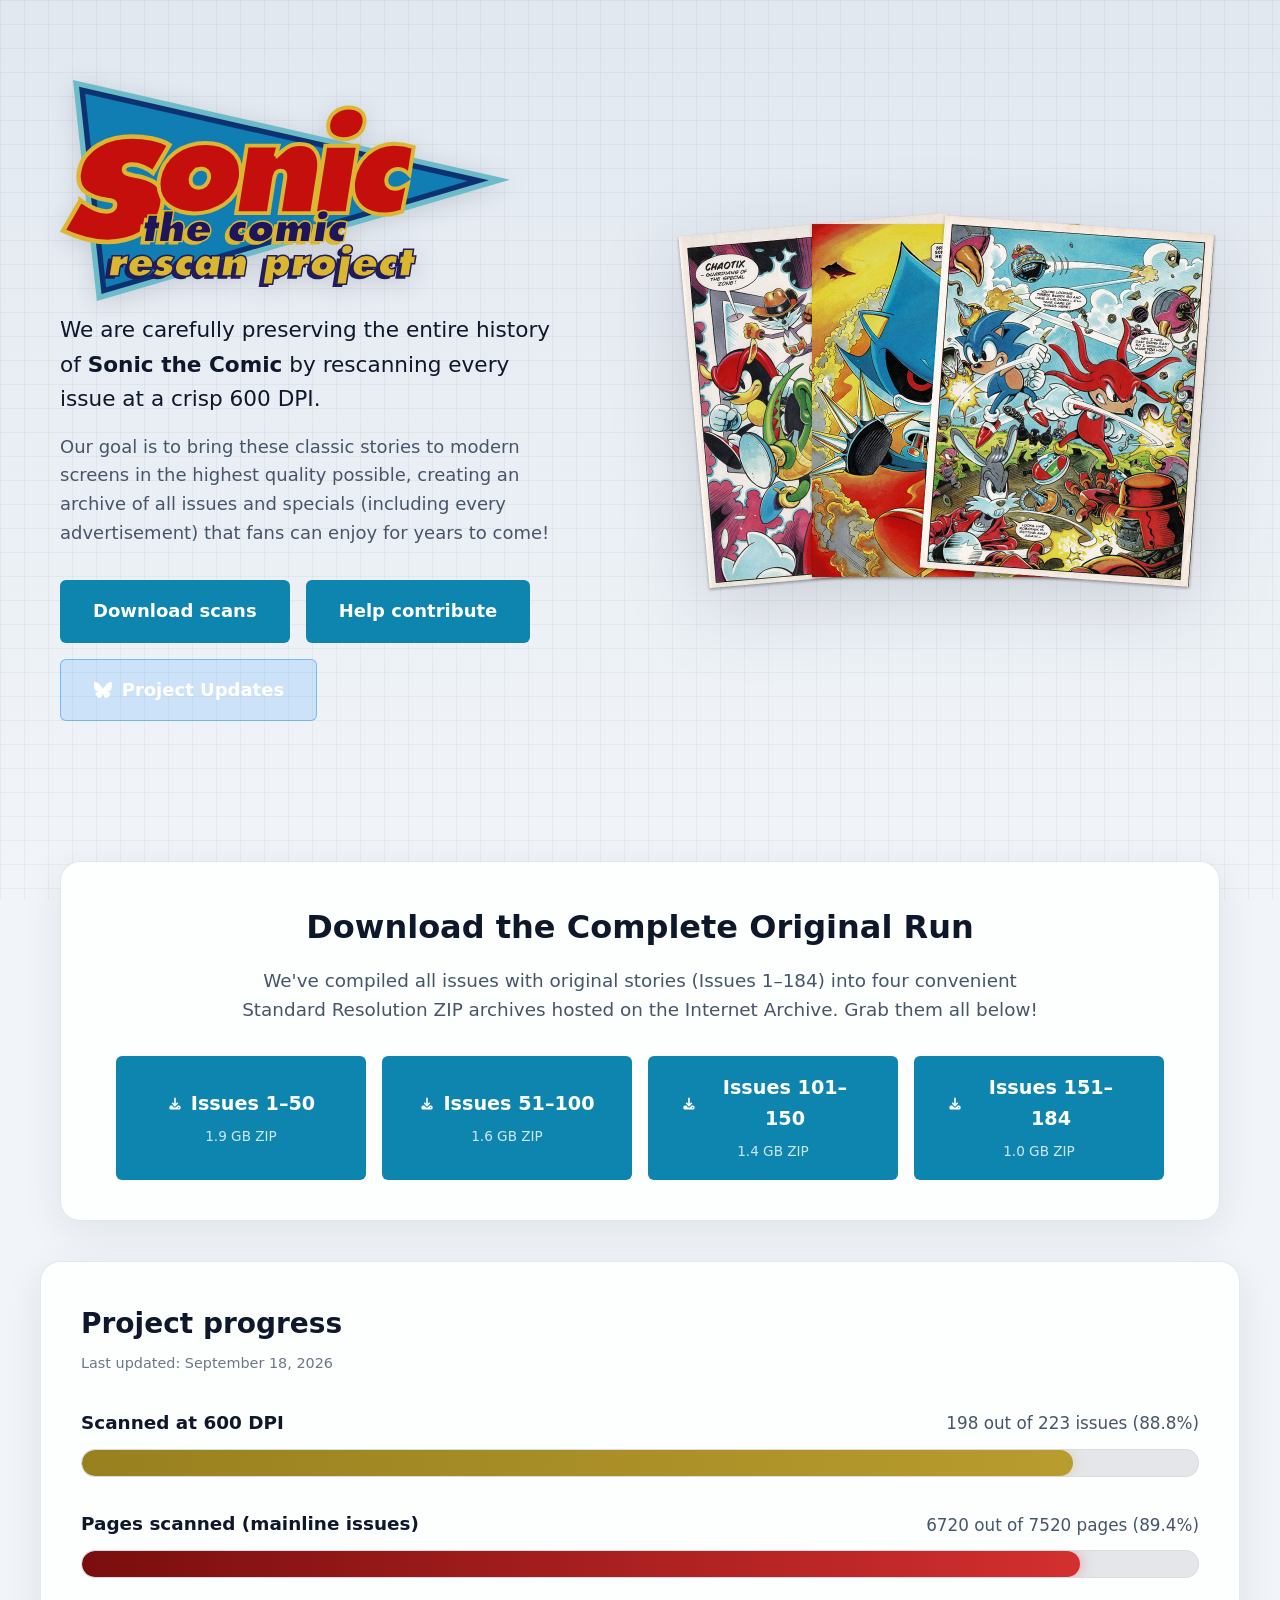
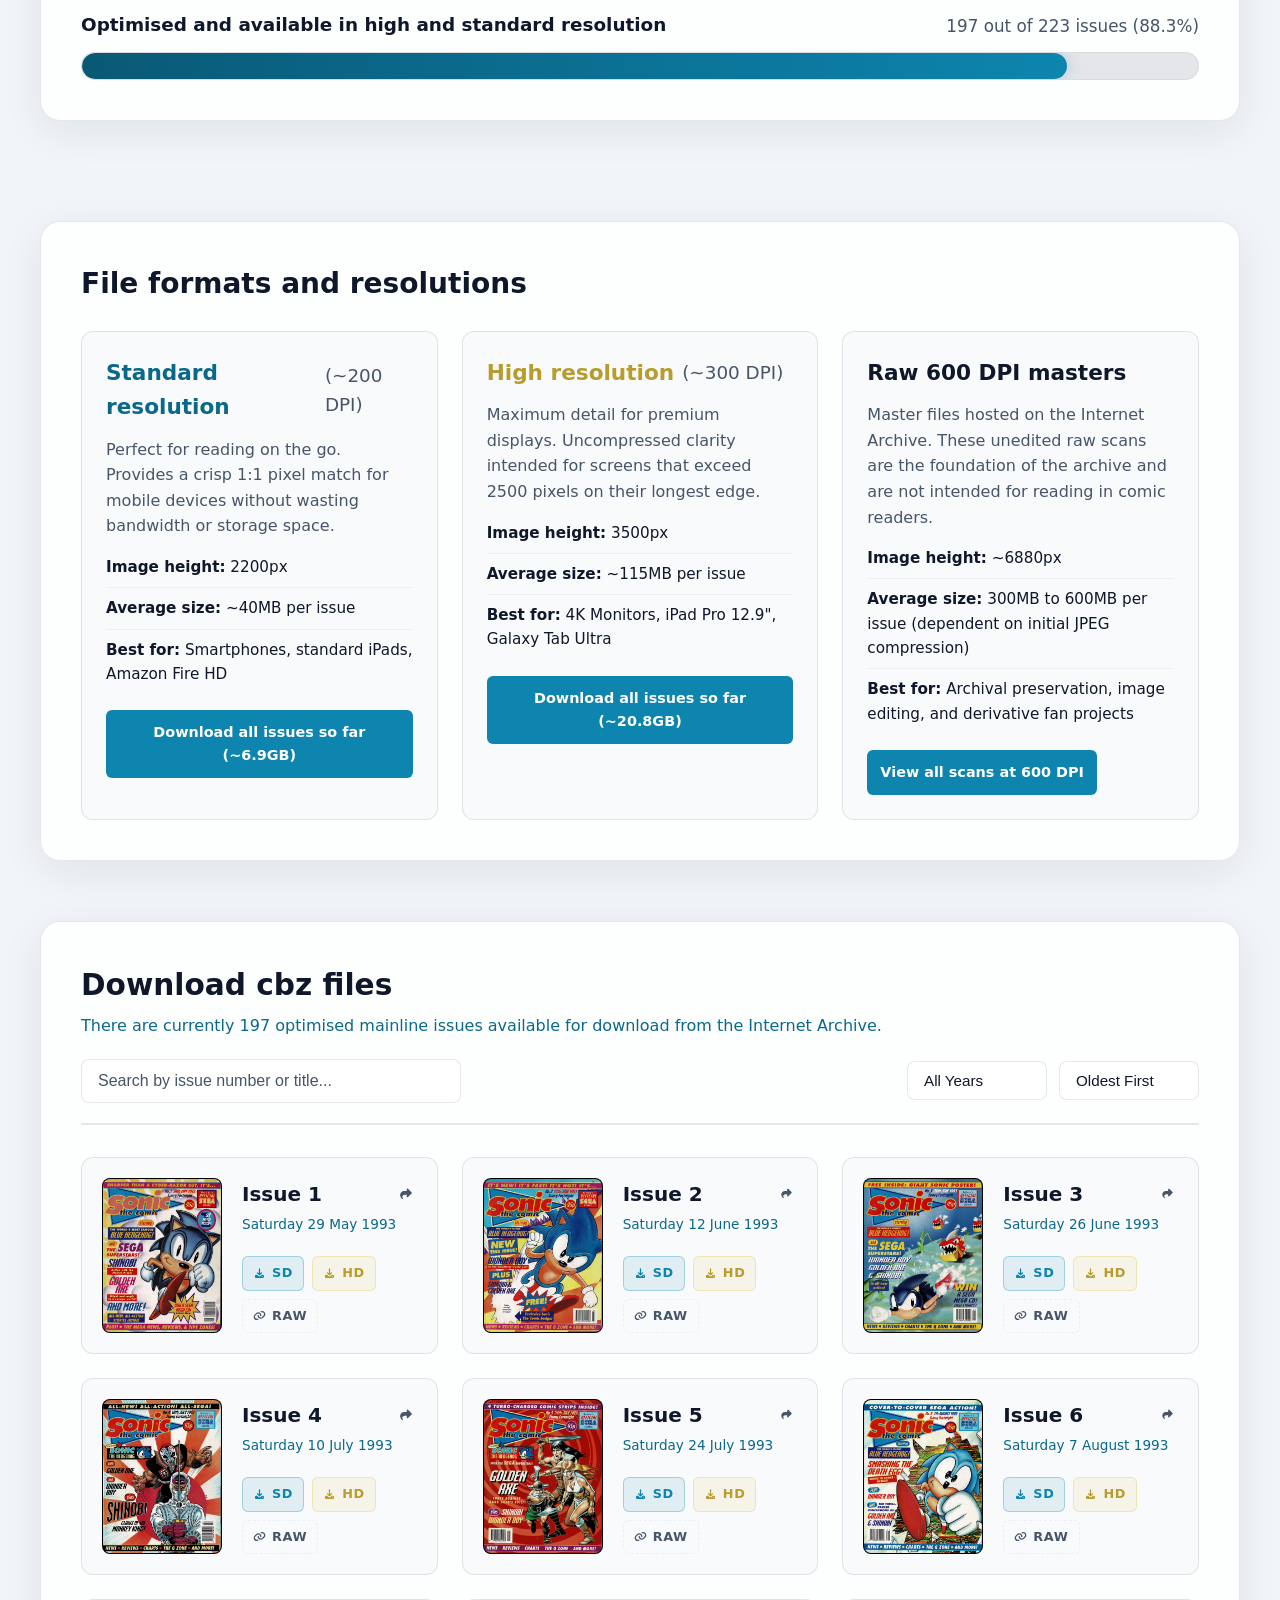
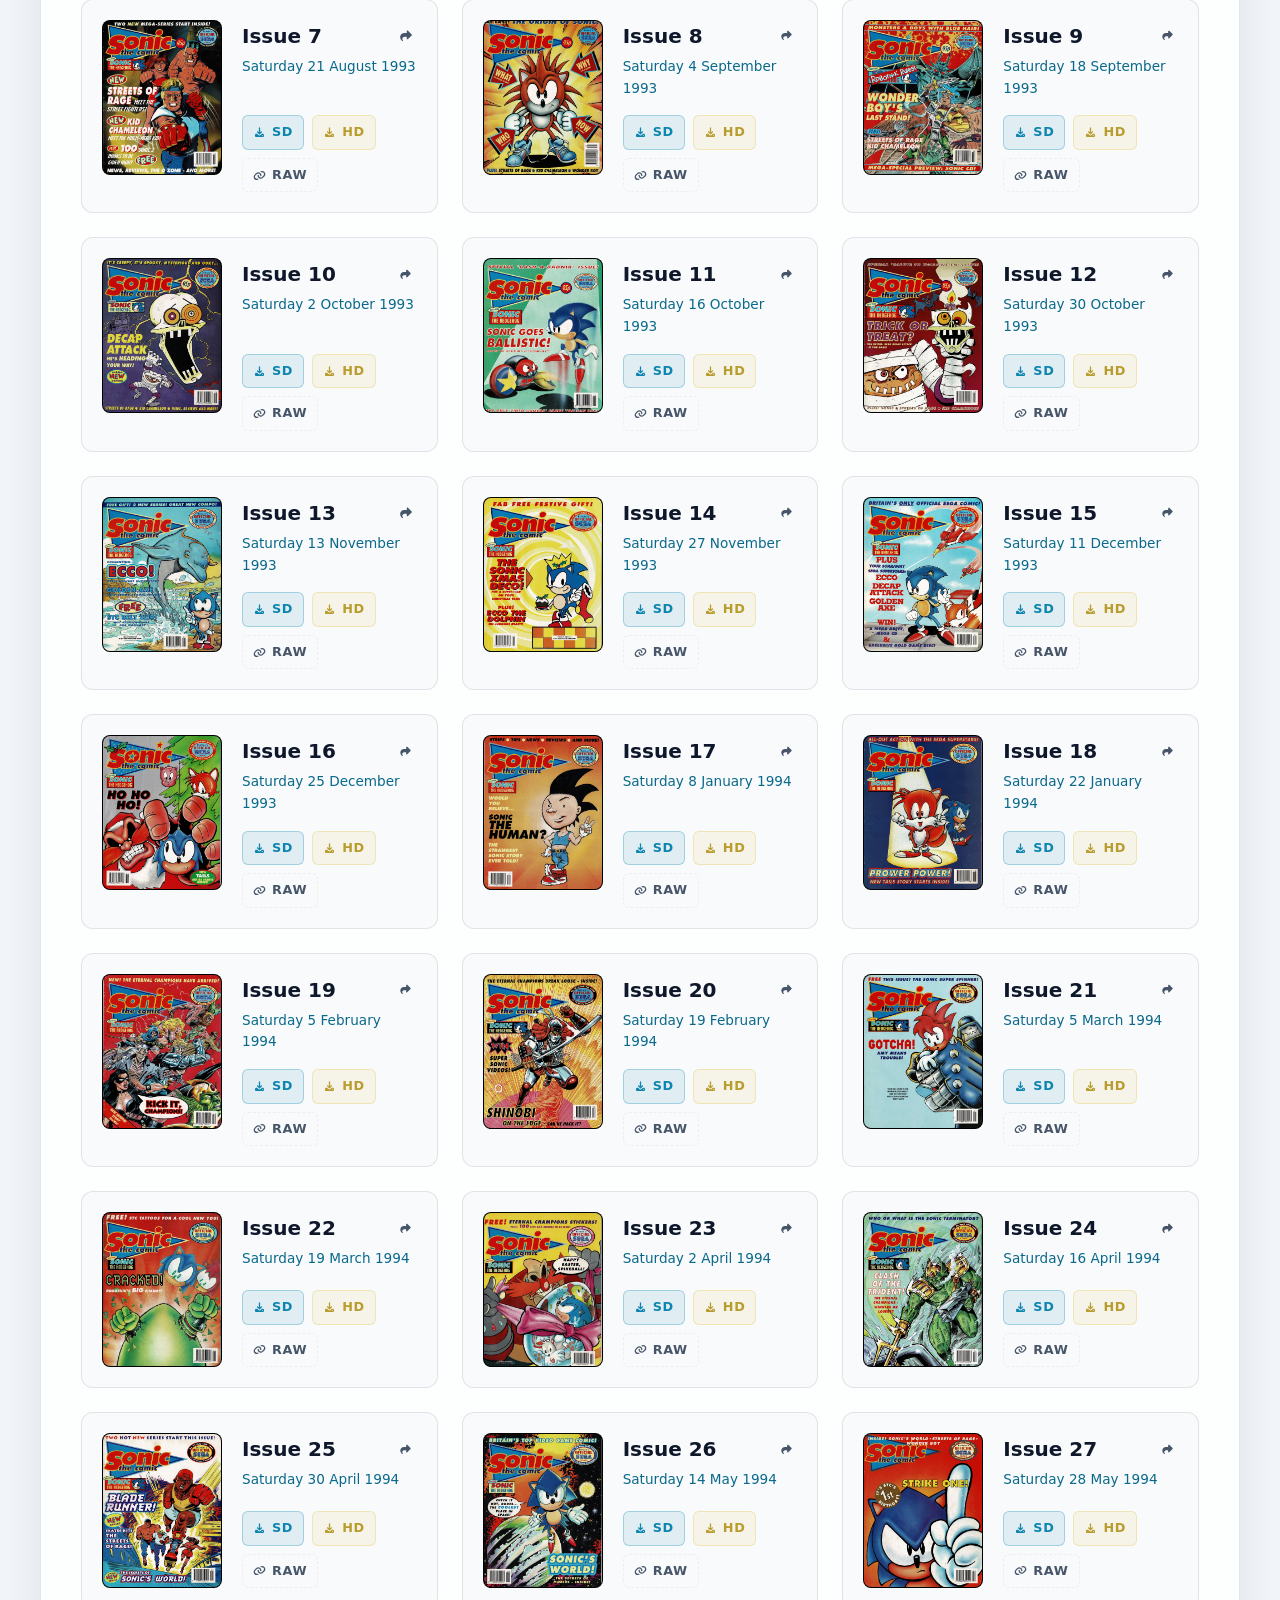
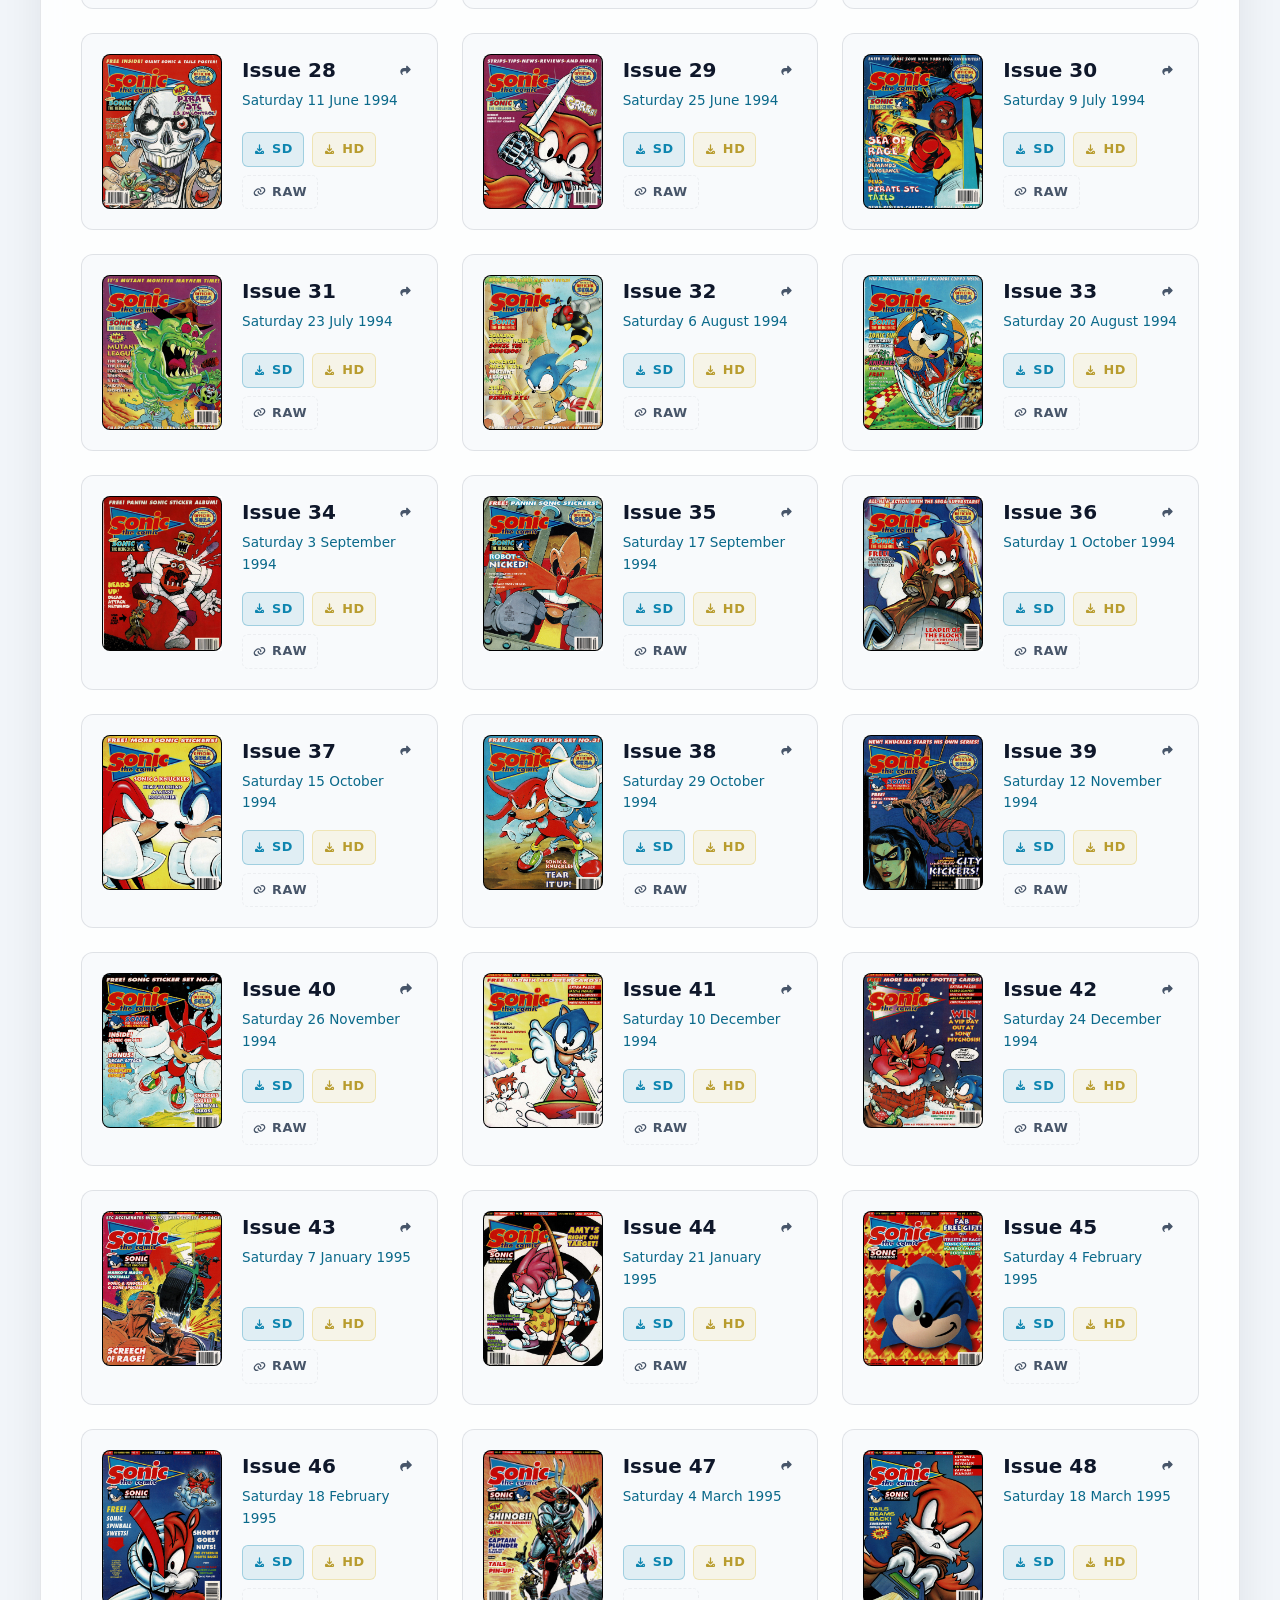
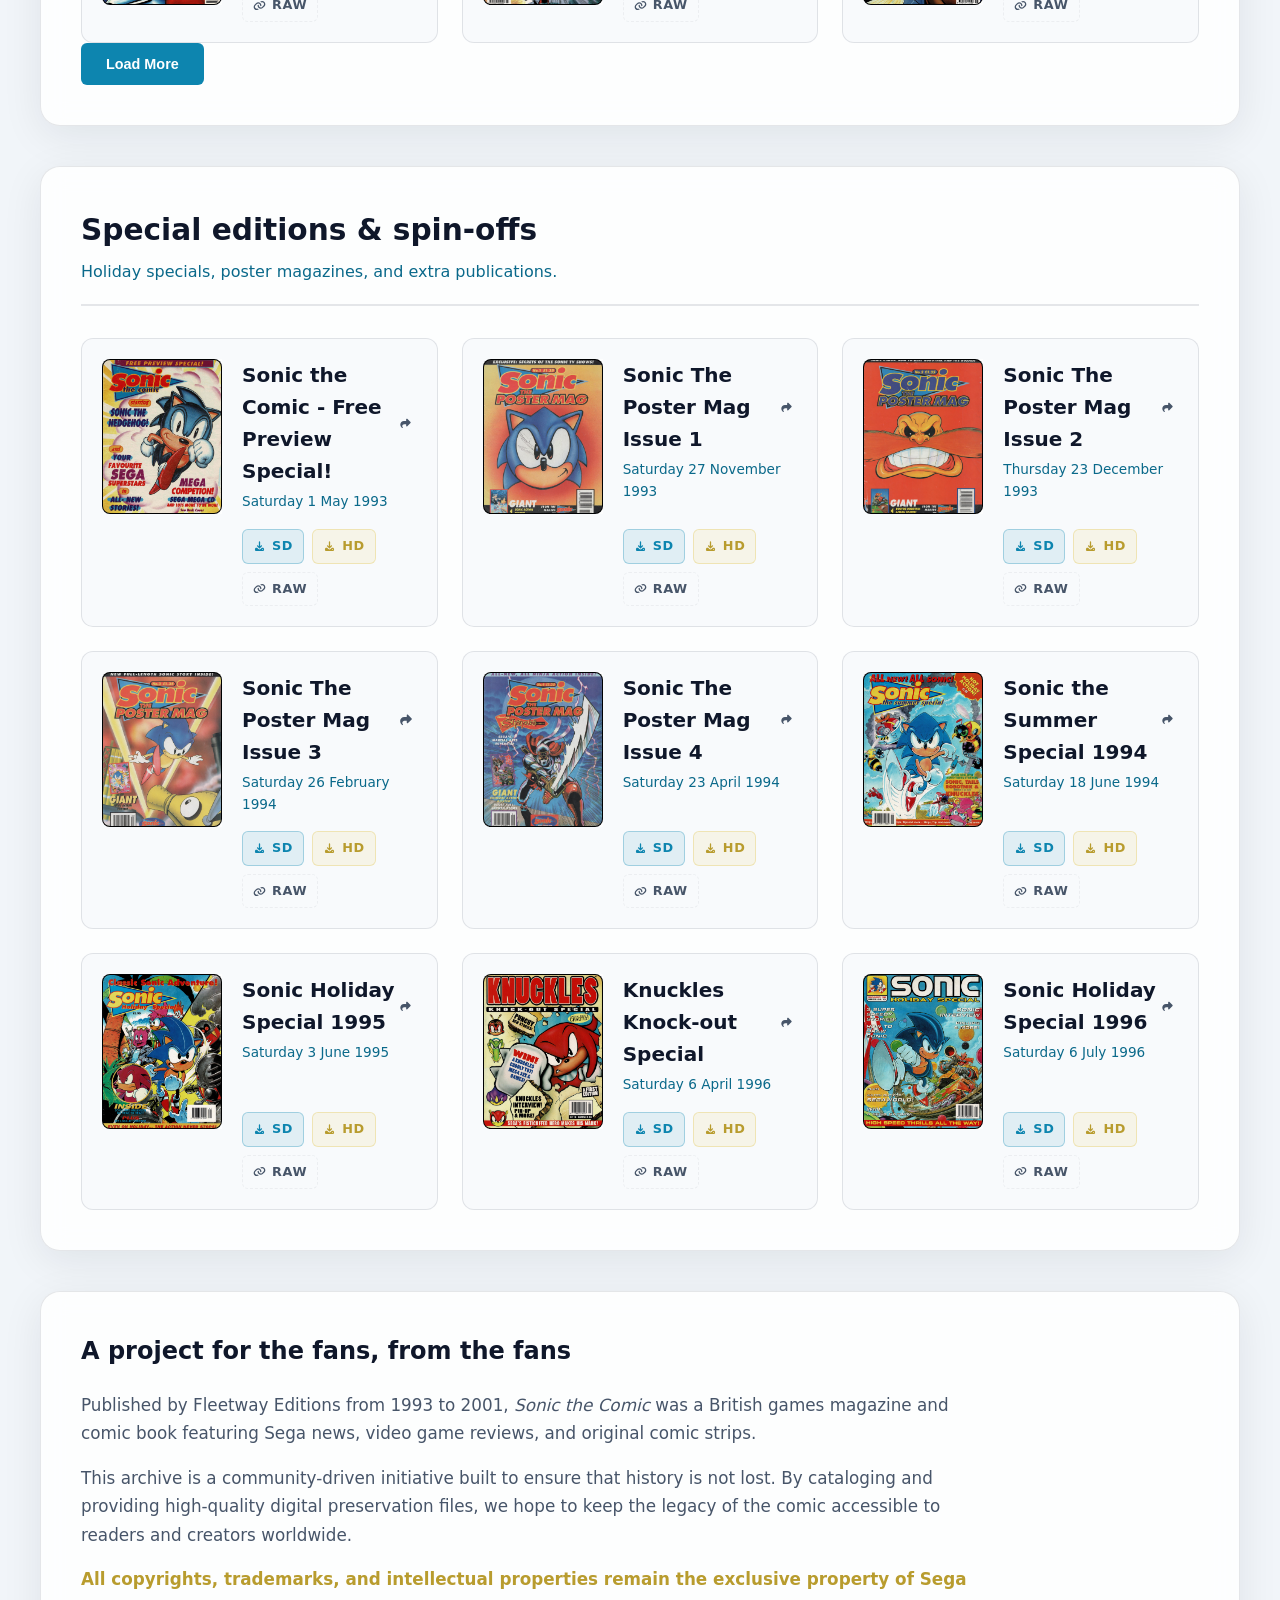
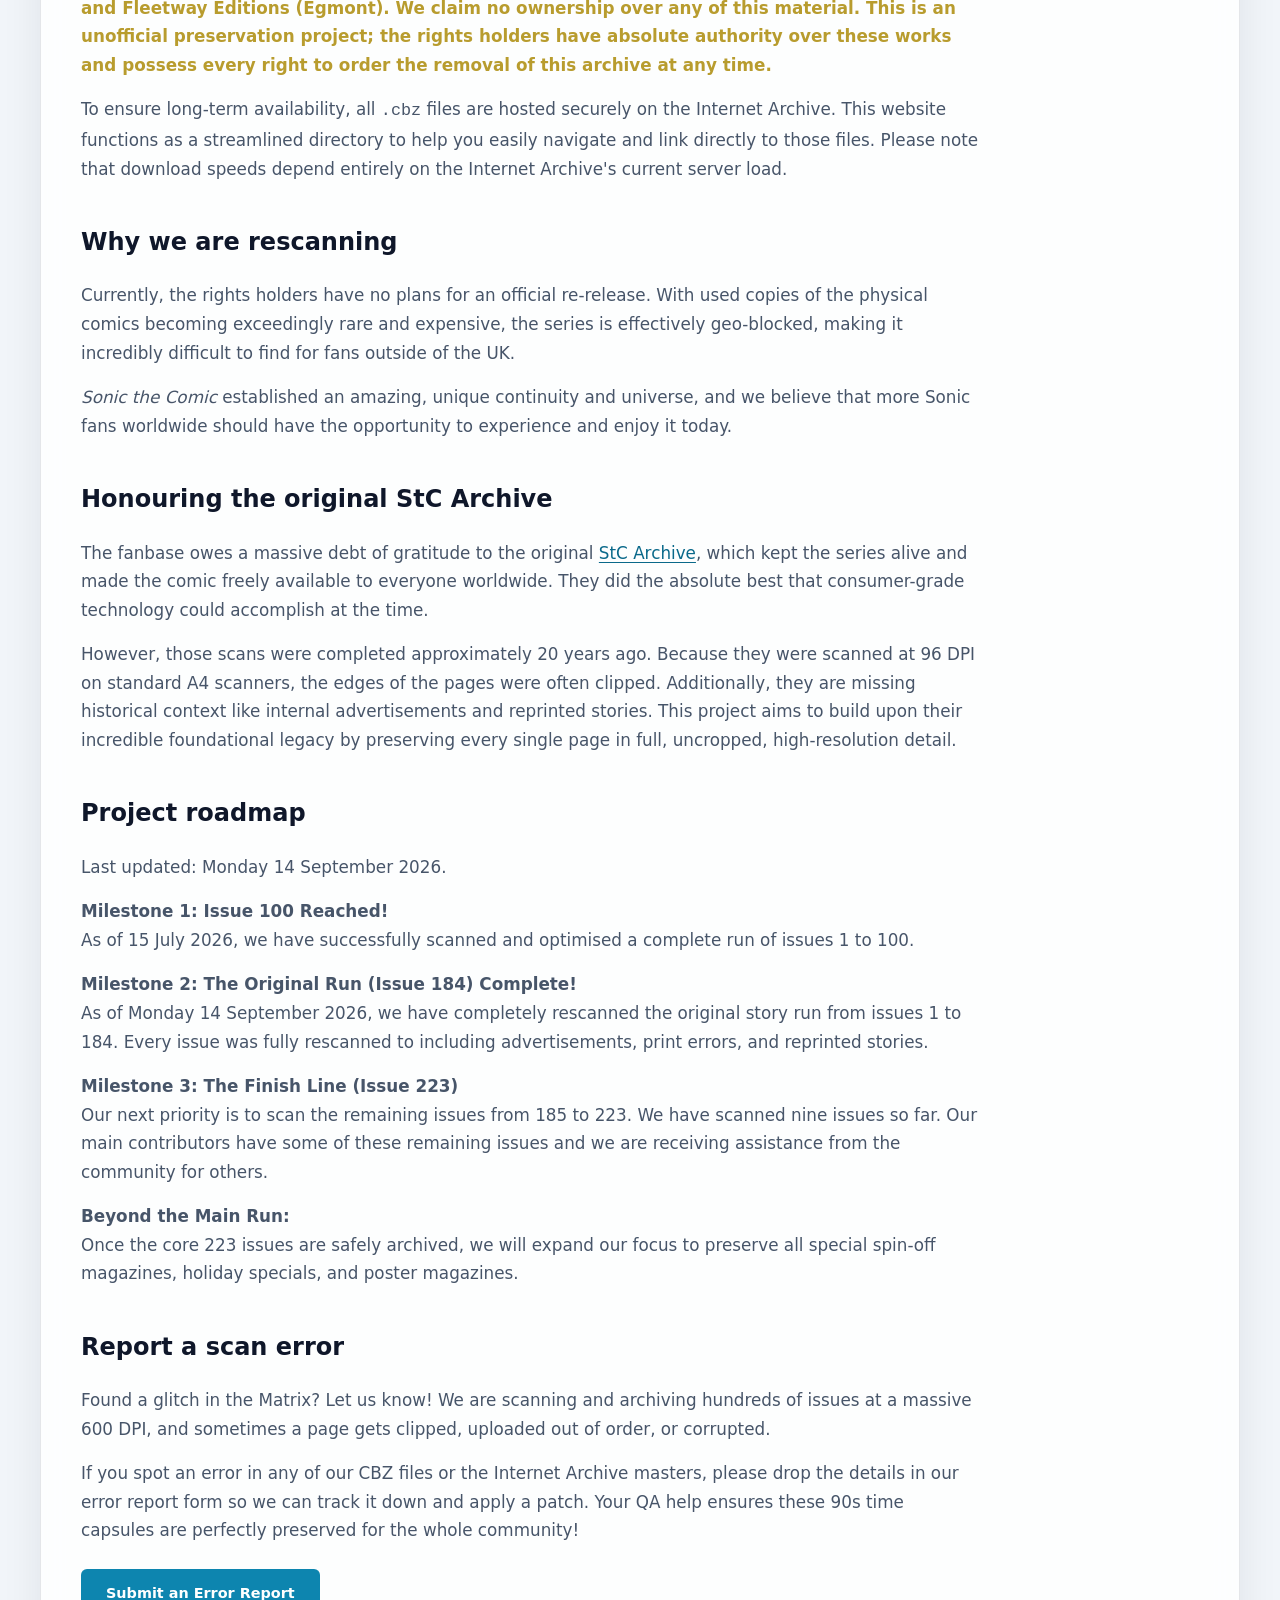
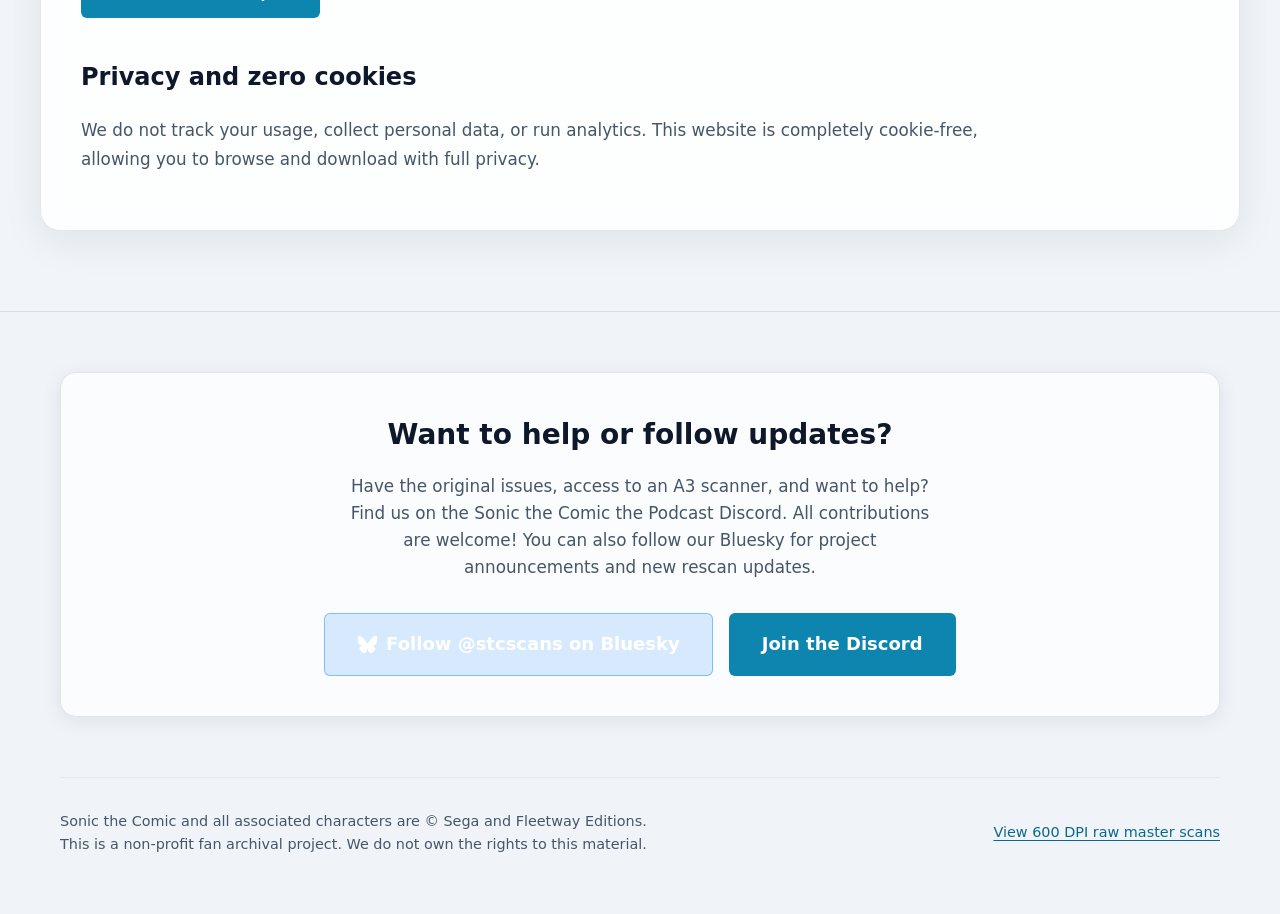
==== index.html @ 788dd83d "feat: add cover gallery modal, high-res cover mapping, and refactor inline CSS" ====
<!doctype html>
<html lang="en">
  <head>
    <meta charset="UTF-8" />
    <meta name="viewport" content="width=device-width, initial-scale=1.0" />

    <title>
      Sonic the Comic Rescan Project | High-Quality Fleetway STC Scans
    </title>
    <meta
      name="title"
      content="Sonic the Comic Rescan Project | High-Quality Fleetway STC Scans"
    />
    <meta
      name="description"
      content="Download high-resolution, complete 600 DPI scans of Fleetway's Sonic the Comic. The ultimate STC archive for fans, preserving every issue and special."
    />
    <meta
      name="keywords"
      content="sonic the comic, sonic the comic scans, stc scans, stc, fleetway sonic scans, fleetway editions, cbz downloads, retro gaming comics"
    />
    <meta name="author" content="Sonic the Comic Rescan Project" />

    <meta name="robots" content="index, follow" />
    <link rel="canonical" href="https://stcscans.zone/" />

    <meta property="og:type" content="website" />
    <meta property="og:url" content="https://stcscans.zone/" />
    <meta
      property="og:title"
      content="Sonic the Comic Rescan Project | High-Quality Fleetway STC Scans"
    />
    <meta
      property="og:description"
      content="Download high-resolution, complete 600 DPI scans of Fleetway's Sonic the Comic. The ultimate STC archive for fans, preserving every issue and special."
    />
    <meta
      property="og:image"
      content="https://stcscans.zone/images/stc-example.png"
    />

    <meta property="twitter:card" content="summary_large_image" />
    <meta property="twitter:url" content="https://stcscans.zone/" />
    <meta
      property="twitter:title"
      content="Sonic the Comic Rescan Project | High-Quality Fleetway STC Scans"
    />
    <meta
      property="twitter:description"
      content="Download high-resolution, complete 600 DPI scans of Fleetway's Sonic the Comic. The ultimate STC archive for fans, preserving every issue and special."
    />
    <meta
      property="twitter:image"
      content="https://stcscans.zone/images/stc-example.png"
    />

    <meta name="theme-color" content="#060b14" />

    <link
      rel="apple-touch-icon"
      sizes="180x180"
      href="images/apple-touch-icon.png"
    />
    <link
      rel="icon"
      type="image/png"
      sizes="32x32"
      href="images/favicon-32x32.png"
    />
    <link
      rel="icon"
      type="image/png"
      sizes="16x16"
      href="images/favicon-16x16.png"
    />
    <link rel="manifest" href="images/site.webmanifest" />

    <link rel="stylesheet" href="style.css" />
  </head>
  <body>
    <header class="hero">
      <div class="container hero-container">
        <div class="hero-content">
          <img
            src="images/stc-rp-logo.svg"
            alt="Sonic the Comic Rescan Project Logo"
            class="hero-logo"
          />

          <p class="lead">
            We are carefully preserving the entire history of
            <strong>Sonic&nbsp;the&nbsp;Comic</strong> by rescanning every issue
            at a crisp 600&nbsp;DPI.
          </p>
          <p>
            Our goal is to bring these classic stories to modern screens in the
            highest quality possible, creating an archive of all issues and
            specials (including every advertisement) that fans can enjoy for
            years to come!
          </p>

          <div class="hero-buttons">
            <a href="#downloads" class="btn btn-primary btn-inline btn-large"
              >Download scans</a
            >
            <a href="#contribute" class="btn btn-secondary btn-inline btn-large"
              >Help contribute</a
            >
            <a
              href="https://bsky.app/profile/stcscans.bsky.social"
              target="_blank"
              rel="noopener noreferrer"
              class="btn btn-secondary btn-inline btn-large btn-bluesky"
            >
              <span class="icon icon-bluesky"></span> Project Updates
            </a>
          </div>
        </div>
        <div class="hero-visual">
          <img
            src="images/pages-1100x766.png"
            alt="Multiple full splash pages from Sonic the Comic"
            class="hero-mockup"
          />
        </div>
      </div>
    </header>

    <section class="container bulk-download-section">
      <div class="content-panel bulk-download-panel">
        <h2 class="bulk-download-title">Download the Complete Original Run</h2>
        <p class="bulk-download-text">
          We've compiled all issues with original stories (Issues 1&ndash;184)
          into four convenient Standard Resolution ZIP archives hosted on the
          Internet Archive. Grab them all below!
        </p>
        <div class="bulk-download-grid">
          <a
            href="https://archive.org/download/sonic-the-comic-001-184-sd/STC-001-050-SD.zip"
            class="btn btn-primary btn-bulk-download"
          >
            <span class="btn-bulk-title"
              ><span class="icon-download icon-download-large"></span>Issues
              1&ndash;50</span
            >
            <span class="btn-bulk-size">1.9 GB ZIP</span>
          </a>
          <a
            href="https://archive.org/download/sonic-the-comic-001-184-sd/STC-051-100-SD.zip"
            class="btn btn-primary btn-bulk-download"
          >
            <span class="btn-bulk-title"
              ><span class="icon-download icon-download-large"></span>Issues
              51&ndash;100</span
            >
            <span class="btn-bulk-size">1.6 GB ZIP</span>
          </a>
          <a
            href="https://archive.org/download/sonic-the-comic-001-184-sd/STC-101-150-SD.zip"
            class="btn btn-primary btn-bulk-download"
          >
            <span class="btn-bulk-title"
              ><span class="icon-download icon-download-large"></span>Issues
              101&ndash;150</span
            >
            <span class="btn-bulk-size">1.4 GB ZIP</span>
          </a>
          <a
            href="https://archive.org/download/sonic-the-comic-001-184-sd/STC-151-184-SD.zip"
            class="btn btn-primary btn-bulk-download"
          >
            <span class="btn-bulk-title"
              ><span class="icon-download icon-download-large"></span>Issues
              151&ndash;184</span
            >
            <span class="btn-bulk-size">1.0 GB ZIP</span>
          </a>
        </div>
      </div>
    </section>

    <section class="progress-section container">
      <div class="progress-header">
        <h2>Project progress</h2>
        <p id="last-updated-text" class="last-updated">Last updated: ...</p>
      </div>

      <div class="progress-item">
        <div class="progress-labels">
          <span>Scanned at 600 DPI</span>
          <span id="scanned-progress-text">Calculating...</span>
        </div>
        <div class="progress-track" aria-hidden="true">
          <div
            class="progress-fill scanned-fill"
            id="scanned-progress-fill"
          ></div>
        </div>
      </div>

      <div class="progress-item">
        <div class="progress-labels">
          <span>Pages scanned (mainline issues)</span>
          <span id="pages-progress-text">Calculating...</span>
        </div>
        <div class="progress-track" aria-hidden="true">
          <div class="progress-fill pages-fill" id="pages-progress-fill"></div>
        </div>
      </div>

      <div class="progress-item">
        <div class="progress-labels">
          <span>Optimised and available in high and standard resolution</span>
          <span id="optimised-progress-text">Calculating...</span>
        </div>
        <div class="progress-track" aria-hidden="true">
          <div
            class="progress-fill optimised-fill"
            id="optimised-progress-fill"
          ></div>
        </div>
      </div>
    </section>

    <section class="resolution-info">
      <div class="container">
        <div class="progress-header mb-24">
          <h2>File formats and resolutions</h2>
        </div>

        <div class="res-grid">
          <div class="res-card standard">
            <h3>
              Standard resolution<span class="res-muted">(~200 DPI)</span>
            </h3>
            <p>
              Perfect for reading on the go. Provides a crisp 1:1 pixel match
              for mobile devices without wasting bandwidth or storage space.
            </p>
            <ul class="res-specs">
              <li><strong>Image height:</strong> 2200px</li>
              <li><strong>Average size:</strong> ~40MB per issue</li>
              <li>
                <strong>Best for:</strong> Smartphones, standard iPads, Amazon
                Fire HD
              </li>
            </ul>
            <div class="mt-24">
              <a
                href="https://archive.org/compress/sonic-the-comic-standard-resolution-scans/formats=COMIC%20BOOK%20ZIP&file=/sonic-the-comic-standard-resolution-scans.zip"
                class="btn btn-primary"
                target="_blank"
                rel="noopener noreferrer"
                class="w-100"
              >
                Download all issues so far (~6.9GB)
              </a>
            </div>
          </div>

          <div class="res-card high">
            <h3>High resolution<span class="res-muted">(~300 DPI)</span></h3>
            <p>
              Maximum detail for premium displays. Uncompressed clarity intended
              for screens that exceed 2500 pixels on their longest edge.
            </p>
            <ul class="res-specs">
              <li><strong>Image height:</strong> 3500px</li>
              <li><strong>Average size:</strong> ~115MB per issue</li>
              <li>
                <strong>Best for:</strong> 4K Monitors, iPad Pro 12.9", Galaxy
                Tab Ultra
              </li>
            </ul>
            <div class="mt-24">
              <a
                href="https://archive.org/compress/sonic-the-comic-high-resolution-scans/formats=COMIC%20BOOK%20ZIP&file=/sonic-the-comic-high-resolution-scans.zip"
                class="btn btn-primary"
                target="_blank"
                rel="noopener noreferrer"
                class="w-100"
              >
                Download all issues so far (~20.8GB)
              </a>
            </div>
          </div>

          <div class="res-card master">
            <h3>Raw 600 DPI masters</h3>
            <p>
              Master files hosted on the Internet Archive. These unedited raw
              scans are the foundation of the archive and are not intended for
              reading in comic readers.
            </p>
            <ul class="res-specs">
              <li><strong>Image height:</strong> ~6880px</li>
              <li>
                <strong>Average size:</strong> 300MB to 600MB per issue
                (dependent on initial JPEG compression)
              </li>
              <li>
                <strong>Best for:</strong> Archival preservation, image editing,
                and derivative fan projects
              </li>
            </ul>
            <div class="mt-24">
              <a
                href="https://archive.org/details/@shoopkid/lists/1/sonic-the-comic---600-dpi?sort=date"
                class="btn btn-primary"
                target="_blank"
                rel="noopener noreferrer"
                class="w-100"
              >
                View all scans at 600 DPI
              </a>
            </div>
          </div>
        </div>
      </div>
    </section>

    <main class="main-wrapper">
      <section class="content-panel container" id="downloads">
        <div class="section-header filter-header">
          <div class="section-title">
            <h2>Download cbz files</h2>
            <p id="issue-count-display">Loading issues...</p>
          </div>
          <div class="controls-container">
            <div class="search-container">
              <input
                type="text"
                id="search-input"
                class="search-input"
                placeholder="Search by issue number or title..."
                aria-label="Search issues"
              />
            </div>
            <div class="filters-container">
              <select
                id="year-filter"
                class="filter-select"
                aria-label="Filter by year"
              >
                <option value="all">All Years</option>
              </select>
              <select
                id="sort-filter"
                class="filter-select"
                aria-label="Sort issues"
              >
                <option value="asc">Oldest First</option>
                <option value="desc">Newest First</option>
              </select>
            </div>
          </div>
        </div>

        <div class="grid" id="issue-grid" aria-label="Comic Issues Grid"></div>
        <div class="load-more-container" id="load-more-container">
          <button id="load-more-btn" class="btn btn-secondary btn-inline">
            Load More
          </button>
        </div>

        <div class="empty-state hidden" id="empty-state">
          <p>No issues found for your search criteria.</p>
          <button class="btn btn-secondary clear-filters-btn hidden" class="mt-16">
            Clear Search & Filters
          </button>
        </div>
      </section>

      <section class="content-panel container" id="specials">
        <div class="section-header">
          <div class="section-title">
            <h2>Special editions & spin-offs</h2>
            <p>Holiday specials, poster magazines, and extra publications.</p>
          </div>
        </div>

        <div
          class="grid"
          id="specials-grid"
          aria-label="Special Issues Grid"
        ></div>
        <div class="load-more-container" id="specials-load-more-container">
          <button
            id="specials-load-more-btn"
            class="btn btn-secondary btn-inline"
          >
            Load More
          </button>
        </div>

        <div class="empty-state hidden" id="specials-empty-state">
          <p>No special issues matching your search criteria.</p>
          <button class="btn btn-secondary clear-filters-btn hidden" class="mt-16">
            Clear Search & Filters
          </button>
        </div>
      </section>

      <section class="content-panel container" id="about">
        <article class="project-info">
          <div class="info-block">
            <h3>A project for the fans, from the fans</h3>
            <p>
              Published by Fleetway Editions from 1993 to 2001,
              <em>Sonic the Comic</em> was a British games magazine and comic
              book featuring Sega news, video game reviews, and original comic
              strips.
            </p>
            <p>
              This archive is a community-driven initiative built to ensure that
              history is not lost. By cataloging and providing high-quality
              digital preservation files, we hope to keep the legacy of the
              comic accessible to readers and creators worldwide.
            </p>
            <p class="warning">
              All copyrights, trademarks, and intellectual properties remain the
              exclusive property of Sega and Fleetway Editions (Egmont). We
              claim no ownership over any of this material. This is an
              unofficial preservation project; the rights holders have absolute
              authority over these works and possess every right to order the
              removal of this archive at any time.
            </p>
            <p>
              To ensure long-term availability, all <code>.cbz</code> files are
              hosted securely on the Internet Archive. This website functions as
              a streamlined directory to help you easily navigate and link
              directly to those files. Please note that download speeds depend
              entirely on the Internet Archive's current server load.
            </p>
          </div>

          <div class="info-block">
            <h3>Why we are rescanning</h3>
            <p>
              Currently, the rights holders have no plans for an official
              re-release. With used copies of the physical comics becoming
              exceedingly rare and expensive, the series is effectively
              geo-blocked, making it incredibly difficult to find for fans
              outside of the UK.
            </p>
            <p>
              <em>Sonic the Comic</em> established an amazing, unique continuity
              and universe, and we believe that more Sonic fans worldwide should
              have the opportunity to experience and enjoy it today.
            </p>
          </div>

          <div class="info-block">
            <h3>Honouring the original StC Archive</h3>
            <p>
              The fanbase owes a massive debt of gratitude to the original
              <a
                href="https://www.gue-network.com/stc/"
                target="_blank"
                rel="noopener noreferrer"
                >StC Archive</a
              >, which kept the series alive and made the comic freely available
              to everyone worldwide. They did the absolute best that
              consumer-grade technology could accomplish at the time.
            </p>
            <p>
              However, those scans were completed approximately 20 years ago.
              Because they were scanned at 96 DPI on standard A4 scanners, the
              edges of the pages were often clipped. Additionally, they are
              missing historical context like internal advertisements and
              reprinted stories. This project aims to build upon their
              incredible foundational legacy by preserving every single page in
              full, uncropped, high-resolution detail.
            </p>
          </div>

          <div class="info-block">
            <h3>Project roadmap</h3>
            <p>Last updated: Monday 14 September 2026.</p>
            <p>
              <strong>Milestone 1: Issue 100 Reached!</strong><br />
              As of 15 July 2026, we have successfully scanned and optimised a
              complete run of issues 1 to 100.
            </p>
            <p>
              <strong
                >Milestone 2: The Original Run (Issue 184) Complete!</strong
              ><br />
              As of Monday 14 September 2026, we have completely rescanned the
              original story run from issues 1 to 184. Every issue was fully
              rescanned to including advertisements, print errors, and reprinted
              stories.
            </p>
            <p>
              <strong>Milestone 3: The Finish Line (Issue 223)</strong><br />
              Our next priority is to scan the remaining issues from 185 to 223.
              We have scanned nine issues so far. Our main contributors have
              some of these remaining issues and we are receiving assistance
              from the community for others.
            </p>
            <p>
              <strong>Beyond the Main Run:</strong><br />
              Once the core 223 issues are safely archived, we will expand our
              focus to preserve all special spin-off magazines, holiday
              specials, and poster magazines.
            </p>
          </div>

          <div class="info-block" id="report-error">
            <h3>Report a scan error</h3>
            <p>
              Found a glitch in the Matrix? Let us know! We are scanning and
              archiving hundreds of issues at a massive 600 DPI, and sometimes a
              page gets clipped, uploaded out of order, or corrupted.
            </p>
            <p>
              If you spot an error in any of our CBZ files or the Internet
              Archive masters, please drop the details in our error report form
              so we can track it down and apply a patch. Your QA help ensures
              these 90s time capsules are perfectly preserved for the whole
              community!
            </p>
            <div class="mt-24">
              <a
                href="https://forms.gle/SP5Fpo76kxp8Tmtn7"
                target="_blank"
                rel="noopener noreferrer"
                class="btn btn-primary btn-inline"
              >
                Submit an Error Report
              </a>
            </div>
          </div>

          <div class="info-block privacy-block">
            <h3>Privacy and zero cookies</h3>
            <p>
              We do not track your usage, collect personal data, or run
              analytics. This website is completely cookie-free, allowing you to
              browse and download with full privacy.
            </p>
          </div>
        </article>
      </section>
    </main>

    <button
      id="back-to-top"
      class="back-to-top"
      aria-label="Scroll back to top"
    >
      <span class="icon icon-arrow-up icon-lg"></span>
    </button>

    <footer>
      <div class="container footer-container">
        <div class="contact-box" id="contribute">
          <h3>Want to help or follow updates?</h3>
          <p>
            Have the original issues, access to an A3 scanner, and want to help?
            Find us on the Sonic the Comic the Podcast Discord. All contributions are welcome! You can also follow our Bluesky for project announcements and new rescan updates.
          </p>
          <div class="contact-actions">
            <a
              href="https://bsky.app/profile/stcscans.bsky.social"
              target="_blank"
              rel="noopener noreferrer"
              class="btn btn-primary btn-inline btn-large btn-bluesky"
            >
              <span class="icon icon-bluesky"></span> Follow @stcscans on Bluesky
            </a>
            <a
              href="https://discord.gg/Kw7cerWusg"
              target="_blank"
              rel="noopener noreferrer"
              class="btn btn-secondary btn-inline btn-large"
              >Join the Discord</a
            >
          </div>
        </div>

        <div class="footer-bottom">
          <p>
            Sonic the Comic and all associated characters are &copy; Sega and
            Fleetway Editions. This is a non-profit fan archival project. We do
            not own the rights to this material.
          </p>
          <a
            href="https://archive.org/details/@shoopkid/lists/1/sonic-the-comic---600-dpi?sort=date"
            target="_blank"
            rel="noopener noreferrer"
            >View 600 DPI raw master scans</a
          >
        </div>
      </div>
    </footer>

    <script src="script.js"></script>
  </body>
</html>
---- style.css ----
/* ==========================================
   1. THEME VARIABLES
   ========================================== */

/* Default: Dark Mode */
:root {
  /* Modern Slate/Navy Backgrounds */
  --bg-color: #060b14;
  --gradient-top: #101c38;
  --gradient-bottom: #060b14;
  --grid-line: rgba(255, 255, 255, 0.03);

  /* Clean UI Panels */
  --panel-bg: rgba(15, 23, 42, 0.75);
  --panel-border: rgba(13, 133, 175, 0.2);
  --card-bg: rgba(30, 41, 59, 0.6);
  --border-color: rgba(255, 255, 255, 0.1);
  --border-light: rgba(255, 255, 255, 0.05);

  --footer-bg: rgba(6, 11, 20, 0.95);
  --contact-bg: rgba(15, 23, 42, 0.5);
  --track-bg: rgba(0, 0, 0, 0.6);
  --input-bg: rgba(15, 23, 42, 0.8);

  --shadow-color: rgba(0, 0, 0, 0.5);
  --shadow-heavy: rgba(0, 0, 0, 0.7);

  --text-main: #f8fafc;
  --text-muted: #94a3b8;

  /* Global Interactive Colors */
  --color-primary: #0d85af;
  --color-hover: #212968;
  --color-active: #debe3e;

  /* Button Specific Variables */
  --btn-bg: var(--color-primary);
  --btn-hover: var(--color-hover);
  --btn-active: var(--color-active);
  --btn-text: #ffffff;
  --btn-text-active: #000000;

  /* Text Accents & Outlines */
  --text-accent-1: #4fc3f7; /* Lighter blue for dark mode readability */
  --text-accent-2: var(--color-active);
  --input-focus-border: var(--color-primary);

  /* Glows */
  --focus-ring: rgba(13, 133, 175, 0.5);
  --glow-primary: rgba(13, 133, 175, 0.4);
  --glow-hover: rgba(33, 41, 104, 0.6);
  --glow-active: rgba(222, 190, 62, 0.4);
}

/* Automatic Light Mode Alternative */
@media (prefers-color-scheme: light) {
  :root {
    /* Bright, Crisp Slate Backgrounds */
    --bg-color: #f1f5f9;
    --gradient-top: #e2e8f0;
    --gradient-bottom: #f1f5f9;
    --grid-line: rgba(0, 0, 0, 0.04);

    /* Light UI Panels */
    --panel-bg: rgba(255, 255, 255, 0.85);
    --panel-border: rgba(15, 23, 42, 0.1);
    --card-bg: rgba(248, 250, 252, 0.9);
    --border-color: rgba(15, 23, 42, 0.1);
    --border-light: rgba(15, 23, 42, 0.05);

    --footer-bg: rgba(241, 245, 249, 0.95);
    --contact-bg: rgba(255, 255, 255, 0.7);
    --track-bg: rgba(15, 23, 42, 0.1);
    --input-bg: rgba(255, 255, 255, 0.9);

    --shadow-color: rgba(15, 23, 42, 0.08);
    --shadow-heavy: rgba(15, 23, 42, 0.15);

    --text-main: #0f172a;
    --text-muted: #475569;

    /* Global Interactive Colors */
    --color-primary: #0d85af;
    --color-hover: #1e255e; /* Slightly darker for light mode contrast */
    --color-active: #b89c2e; /* Darker gold for text readability */

    /* Button Specific Variables */
    --btn-bg: var(--color-primary);
    --btn-hover: var(--color-hover);
    --btn-active: #debe3e; /* Keep button gold bright */
    --btn-text: #ffffff;
    --btn-text-active: #000000;

    /* Text Accents & Outlines */
    --text-accent-1: #0a698a;
    --text-accent-2: var(--color-active);
    --input-focus-border: var(--color-primary);

    /* Glows */
    --focus-ring: rgba(13, 133, 175, 0.4);
    --glow-primary: rgba(13, 133, 175, 0.3);
    --glow-hover: rgba(30, 37, 94, 0.3);
    --glow-active: rgba(184, 156, 46, 0.3);
  }
}

/* ==========================================
   2. GLOBAL STYLES & TYPOGRAPHY
   ========================================== */

* {
  box-sizing: border-box;
  margin: 0;
  padding: 0;
}

html {
  scroll-behavior: smooth;
}

body {
  font-family:
    system-ui,
    -apple-system,
    BlinkMacSystemFont,
    "Segoe UI",
    Roboto,
    sans-serif;
  background-color: var(--bg-color);
  background-image:
    linear-gradient(var(--grid-line) 1px, transparent 1px),
    linear-gradient(90deg, var(--grid-line) 1px, transparent 1px),
    linear-gradient(to bottom, var(--gradient-top), var(--gradient-bottom));
  background-size:
    24px 24px,
    24px 24px,
    100% 100%;
  background-attachment: fixed;
  color: var(--text-main);
  line-height: 1.6;
  -webkit-font-smoothing: antialiased;
  display: flex;
  flex-direction: column;
  min-height: 100vh;
}

/* Global Hyperlinks */
a {
  color: var(--text-accent-1);
  text-decoration: underline;
  text-decoration-color: var(--text-accent-1);
  text-underline-offset: 3px;
  text-decoration-thickness: 1px;
  transition: all 0.2s ease;
}

a:hover {
  color: var(--color-hover);
  text-decoration-color: var(--color-hover);
}

/* Reusable Containers */
.container {
  max-width: 1200px;
  margin: 0 auto;
  padding: 0 20px;
  width: 100%;
}

/* ==========================================
   3. HERO SECTION
   ========================================== */

.hero {
  padding: 80px 0;
  margin-bottom: 20px;
}

.hero-container {
  display: flex;
  flex-direction: column;
  align-items: center;
  gap: 60px;
}

@media (min-width: 768px) {
  .hero-container {
    flex-direction: row;
    justify-content: space-between;
  }
}

.hero-content {
  flex: 1;
  text-align: center;
}

@media (min-width: 768px) {
  .hero-content {
    text-align: left;
  }
}

.hero-logo {
  width: 100%;
  max-width: 450px;
  height: auto;
  display: block;
  margin: 0 auto 12px auto;
  filter: drop-shadow(0 4px 12px var(--shadow-heavy));
}

@media (min-width: 768px) {
  .hero-logo {
    margin: 0 0 12px 0;
  }
}

.hero-subtitle {
  font-size: clamp(1.2rem, 3vw, 1.75rem);
  font-weight: 700;
  letter-spacing: 0.05em;
  color: var(--text-accent-1);
  margin-bottom: 24px;
  text-shadow: 0 0 12px var(--glow-primary);
  text-transform: uppercase;
}

.hero-content p {
  color: var(--text-muted);
  font-size: 1.125rem;
  max-width: 500px;
  margin: 0 auto 32px auto;
}

.hero-content p.lead {
  font-size: 1.35rem;
  color: var(--text-main);
  font-weight: 500;
  margin-bottom: 16px;
}

.hero-buttons {
  display: flex;
  gap: 16px;
  flex-wrap: wrap;
  justify-content: center;
}

@media (min-width: 768px) {
  .hero-buttons {
    justify-content: flex-start;
  }
  .hero-content p {
    margin: 0 0 32px 0;
  }
  .hero-content p.lead {
    margin: 0 0 16px 0;
  }
}

.hero-visual {
  flex: 1;
  display: flex;
  justify-content: center;
  width: 100%;
}

.hero-mockup {
  width: 100%;
  max-width: 600px;
  height: auto;
  aspect-ratio: 1500 / 1043;
  object-fit: contain;
  display: block;
  margin: 0 auto;
  filter: drop-shadow(0 20px 40px var(--shadow-heavy));
}

/* ==========================================
   4. PROGRESS BAR SECTION
   ========================================== */

.progress-section.container {
  background: var(--panel-bg);
  border: 1px solid var(--panel-border);
  border-radius: 20px;
  padding: 40px;
  margin-bottom: 60px;
  backdrop-filter: blur(12px);
  -webkit-backdrop-filter: blur(12px);
  box-shadow: 0 10px 40px var(--shadow-color);
}

.progress-header {
  margin-bottom: 32px;
}

.progress-header h2 {
  font-size: 1.75rem;
  font-weight: 700;
  color: var(--text-main);
}

.last-updated {
  color: var(--text-muted);
  font-size: 0.9rem;
  margin-top: 6px;
  font-weight: 500;
  opacity: 0.8;
}

.progress-item {
  margin-bottom: 32px;
}

.progress-item:last-child {
  margin-bottom: 0;
}

.progress-labels {
  display: flex;
  justify-content: space-between;
  align-items: flex-end;
  margin-bottom: 12px;
}

.progress-labels span:first-child {
  color: var(--text-main);
  font-weight: 600;
  font-size: 1.15rem;
}

.progress-labels span:last-child {
  color: var(--text-muted);
  font-weight: 500;
  font-size: 1.05rem;
}

.progress-track {
  width: 100%;
  height: 28px;
  background-color: var(--track-bg);
  border-radius: 14px;
  border: 1px solid var(--border-light);
  overflow: hidden;
}

.progress-fill {
  height: 100%;
  border-radius: 14px;
  transition: width 1.2s cubic-bezier(0.2, 0.8, 0.2, 1);
}

.scanned-fill {
  background: linear-gradient(90deg, #99801f, var(--color-active));
  box-shadow: 0 0 15px var(--glow-active);
}

.pages-fill {
  background: linear-gradient(90deg, #7a0e0e, #d32f2f);
  box-shadow: 0 0 15px rgba(211, 47, 47, 0.4);
}

.optimised-fill {
  background: linear-gradient(90deg, #095975, var(--color-primary));
  box-shadow: 0 0 15px var(--glow-primary);
}

@media (max-width: 600px) {
  .progress-section.container {
    padding: 24px 16px;
  }
  .progress-labels {
    flex-direction: column;
    align-items: flex-start;
    gap: 6px;
  }
}

/* ==========================================
   5. RESOLUTION INFO SECTION
   ========================================== */

.resolution-info {
  margin: 40px 0 60px 0;
}

.resolution-info .container {
  background: var(--panel-bg);
  border: 1px solid var(--panel-border);
  border-radius: 20px;
  padding: 40px;
  backdrop-filter: blur(12px);
  -webkit-backdrop-filter: blur(12px);
  box-shadow: 0 10px 40px var(--shadow-color);
}

.res-grid {
  display: grid;
  grid-template-columns: 1fr;
  gap: 24px;
}

@media (min-width: 768px) {
  .res-grid {
    grid-template-columns: 1fr 1fr;
  }
}

@media (min-width: 1024px) {
  .res-grid {
    grid-template-columns: repeat(3, 1fr);
  }
}

.res-card {
  background: var(--card-bg);
  border: 1px solid var(--border-color);
  border-radius: 12px;
  padding: 24px;
}

.res-card h3 {
  font-size: 1.35rem;
  font-weight: 700;
  margin-bottom: 12px;
  display: flex;
  align-items: center;
  gap: 8px;
}

.res-card.standard h3 {
  color: var(--text-accent-1);
}

.res-card.high h3 {
  color: var(--text-accent-2);
}

.res-card p {
  color: var(--text-muted);
  font-size: 1rem;
  margin-bottom: 16px;
}

.res-specs {
  list-style: none;
  font-size: 0.95rem;
  color: var(--text-main);
}

.res-specs li {
  margin-bottom: 8px;
  padding-bottom: 8px;
  border-bottom: 1px solid var(--border-light);
}

.res-specs li:last-child {
  border-bottom: none;
  margin-bottom: 0;
  padding-bottom: 0;
}

/* ==========================================
   6. MAIN CONTENT PANELS & HEADER
   ========================================== */

main.main-wrapper {
  flex: 1;
  display: flex;
  flex-direction: column;
  margin-bottom: 40px;
}

.content-panel {
  background: var(--panel-bg);
  border: 1px solid var(--panel-border);
  border-radius: 20px;
  padding: 40px;
  backdrop-filter: blur(12px);
  -webkit-backdrop-filter: blur(12px);
  box-shadow: 0 10px 40px var(--shadow-color);
  margin-bottom: 40px;
}

@media (max-width: 600px) {
  .content-panel {
    padding: 24px 16px;
  }
}

.section-header {
  display: flex;
  flex-direction: column;
  gap: 20px;
  margin-bottom: 32px;
  padding-bottom: 20px;
  border-bottom: 2px solid var(--border-color);
}

@media (min-width: 600px) {
  .section-header.filter-header {
    flex-direction: column;
    align-items: flex-start;
  }
  .section-header:not(.filter-header) {
    flex-direction: row;
    justify-content: space-between;
    align-items: flex-end;
  }
}

.section-title h2 {
  font-size: 1.85rem;
  font-weight: 700;
  color: var(--text-main);
  margin-bottom: 4px;
}

.section-title p {
  color: var(--text-accent-1);
  font-size: 1rem;
  font-weight: 500;
}

.controls-container {
  width: 100%;
}

.search-container {
  width: 100%;
  max-width: 380px;
}

.search-input {
  width: 100%;
  padding: 12px 16px;
  background-color: var(--input-bg);
  border: 1px solid var(--border-color);
  color: var(--text-main);
  border-radius: 8px;
  font-size: 1rem;
  outline: none;
  transition: all 0.2s ease;
}

.search-input::placeholder {
  color: var(--text-muted);
}

.search-input:focus {
  border-color: var(--input-focus-border);
  box-shadow: 0 0 0 3px var(--focus-ring);
}

/* ==========================================
   7. FILTERS & SORTING
   ========================================== */

.controls-container {
  display: flex;
  flex-direction: column;
  gap: 16px;
  width: 100%;
}

@media (min-width: 600px) {
  .controls-container {
    flex-direction: row;
    align-items: center;
    justify-content: space-between;
  }
}

.filters-container {
  display: flex;
  gap: 12px;
  width: 100%;
}

@media (min-width: 600px) {
  .filters-container {
    width: auto;
  }
}

.filter-select {
  padding: 10px 32px 10px 16px;
  background-color: var(--input-bg);
  border: 1px solid var(--border-color);
  color: var(--text-main);
  border-radius: 8px;
  font-size: 0.95rem;
  font-weight: 500;
  outline: none;
  cursor: pointer;
  appearance: none;
  background-image: url("data:image/svg+xml,%3Csvg width='12' height='12' viewBox='0 0 24 24' fill='none' stroke='%2394a3b8' stroke-width='2' stroke-linecap='round' stroke-linejoin='round'%3E%3Cpolyline points='6 9 12 15 18 9'%3E%3C/polyline%3E%3C/svg%3E");
  background-repeat: no-repeat;
  background-position: right 12px center;
  transition: all 0.2s ease;
  flex: 1;
}

@media (min-width: 600px) {
  .filter-select {
    flex: none;
    min-width: 140px;
  }
}

.filter-select:focus {
  border-color: var(--input-focus-border);
  box-shadow: 0 0 0 3px var(--focus-ring);
}

.filter-select:hover {
  border-color: var(--color-primary);
}

/* ==========================================
   8. ISSUE CARDS & GRID
   ========================================== */

.grid {
  display: grid;
  grid-template-columns: repeat(auto-fill, minmax(340px, 1fr));
  gap: 24px;
}

.empty-state {
  
  text-align: center;
  padding: 80px 20px;
  color: var(--text-muted);
  font-size: 1.125rem;
  background: var(--card-bg);
  border-radius: 12px;
  border: 1px dashed var(--border-color);
  grid-column: 1 / -1;
}

/* Card Component */
.card {
  background: var(--card-bg);
  border-radius: 12px;
  padding: 20px;
  border: 1px solid var(--border-color);
  transition:
    transform 0.2s cubic-bezier(0.4, 0, 0.2, 1),
    border-color 0.2s ease,
    box-shadow 0.2s ease;
  display: flex;
  flex-direction: row;
  gap: 20px;
}

.card.issue-card {
  cursor: pointer;
}

.issue-title-link {
  color: inherit;
  text-decoration: none;
  transition: color 0.15s ease;
}

.issue-title-link:hover {
  color: var(--text-accent-1);
}

.card:hover {
  transform: translateY(-4px);
  border-color: var(--color-primary);
  box-shadow:
    0 10px 20px var(--shadow-color),
    0 0 15px var(--glow-primary);
}

.card-left {
  flex: 0 0 120px;
}

.card-thumbnail {
  width: 100%;
  height: auto;
  aspect-ratio: 240 / 310;
  object-fit: cover;
  border-radius: 8px;
  background-color: #000;
  border: 1px solid var(--border-light);
  display: block;
}

.card-right {
  flex: 1;
  display: flex;
  flex-direction: column;
}

.card-header {
  margin-bottom: 16px;
}

.card-header h3 {
  font-size: 1.25rem;
  font-weight: 700;
  color: var(--text-main);
  margin-bottom: 4px;
  display: flex;
  align-items: center;
  justify-content: space-between;
}

.copy-link-btn {
  background: none;
  border: none;
  cursor: pointer;
  color: var(--text-muted);
  display: inline-flex;
  align-items: center;
  padding: 4px;
  border-radius: 4px;
  transition: color 0.2s ease;
}

.copy-link-btn:hover {
  color: var(--text-main);
}

.grid-error-message {
  color: var(--text-muted);
  grid-column: 1 / -1;
  text-align: center;
}

.card-header p {
  color: var(--text-muted);
  font-size: 0.9rem;
}

.card-header .issue-date {
  font-size: 0.85rem;
  color: var(--text-accent-1);
  margin-top: 2px;
  font-weight: 500;
}

@media (max-width: 400px) {
  .card {
    flex-direction: column;
  }
  .card-left {
    flex: none;
    width: 100%;
    max-width: 200px;
    margin: 0 auto;
  }
}

/* ==========================================
   9. BUTTONS
   ========================================== */

.btn-icon-group {
  display: flex;
  flex-wrap: wrap;
  gap: 8px;
  margin-top: auto;
}

.btn-icon {
  display: inline-flex;
  align-items: center;
  justify-content: center;
  padding: 6px 10px;
  border-radius: 6px;
  font-size: 0.8rem;
  font-weight: 700;
  letter-spacing: 0.05em;
  text-decoration: none !important;
  transition: all 0.15s cubic-bezier(0.4, 0, 0.2, 1);
  outline: none;
  cursor: pointer;
  border: 1px solid transparent;
}

/* ==========================================
   ICON SYSTEM (FONTAWESOME SVG ASSETS)
   ========================================== */

.icon {
  display: inline-block;
  width: 1em;
  height: 1em;
  background-color: currentColor;
  -webkit-mask-size: contain;
  mask-size: contain;
  -webkit-mask-repeat: no-repeat;
  mask-repeat: no-repeat;
  -webkit-mask-position: center;
  mask-position: center;
  vertical-align: -0.15em;
  flex-shrink: 0;
}

/* Legacy direct icon classes */
.icon-download,
.icon-link {
  display: inline-block;
  width: 13px;
  height: 13px;
  margin-right: 6px;
  background-color: currentColor;
  -webkit-mask-size: contain;
  mask-size: contain;
  -webkit-mask-repeat: no-repeat;
  mask-repeat: no-repeat;
  -webkit-mask-position: center;
  mask-position: center;
  vertical-align: -0.15em;
  flex-shrink: 0;
}

.icon-arrow-left {
  -webkit-mask-image: url("images/icons/arrow-left-solid-full.svg");
  mask-image: url("images/icons/arrow-left-solid-full.svg");
}

.icon-arrow-right {
  -webkit-mask-image: url("images/icons/arrow-right-solid-full.svg");
  mask-image: url("images/icons/arrow-right-solid-full.svg");
}

.icon-arrow-up {
  -webkit-mask-image: url("images/icons/arrow-up-solid-full.svg");
  mask-image: url("images/icons/arrow-up-solid-full.svg");
}

.icon-bluesky {
  -webkit-mask-image: url("images/icons/bluesky-brands-solid-full.svg");
  mask-image: url("images/icons/bluesky-brands-solid-full.svg");
}

.icon-book-open {
  -webkit-mask-image: url("images/icons/book-open-solid-full.svg");
  mask-image: url("images/icons/book-open-solid-full.svg");
}

.icon-book {
  -webkit-mask-image: url("images/icons/book-solid-full.svg");
  mask-image: url("images/icons/book-solid-full.svg");
}

.icon-calendar {
  -webkit-mask-image: url("images/icons/calendar-solid-full.svg");
  mask-image: url("images/icons/calendar-solid-full.svg");
}

.icon-check {
  -webkit-mask-image: url("images/icons/check-solid-full.svg");
  mask-image: url("images/icons/check-solid-full.svg");
}

.icon-coins {
  -webkit-mask-image: url("images/icons/coins-solid-full.svg");
  mask-image: url("images/icons/coins-solid-full.svg");
}

.icon-download {
  -webkit-mask-image: url("images/icons/download.svg");
  mask-image: url("images/icons/download.svg");
}

.icon-headphones {
  -webkit-mask-image: url("images/icons/headphones-solid-full.svg");
  mask-image: url("images/icons/headphones-solid-full.svg");
}

.icon-info {
  -webkit-mask-image: url("images/icons/info-solid-full.svg");
  mask-image: url("images/icons/info-solid-full.svg");
}

.icon-link {
  -webkit-mask-image: url("images/icons/link.svg");
  mask-image: url("images/icons/link.svg");
}

.icon-play {
  -webkit-mask-image: url("images/icons/play-solid-full.svg");
  mask-image: url("images/icons/play-solid-full.svg");
}

.icon-share {
  -webkit-mask-image: url("images/icons/share-solid-full.svg");
  mask-image: url("images/icons/share-solid-full.svg");
}

.icon-external {
  -webkit-mask-image: url("images/icons/up-right-from-square-solid-full.svg");
  mask-image: url("images/icons/up-right-from-square-solid-full.svg");
}

/* Icon Sizing Modifiers */
.icon-sm {
  width: 0.85em;
  height: 0.85em;
}

.icon-md {
  width: 1.15em;
  height: 1.15em;
}

.icon-lg {
  width: 1.4em;
  height: 1.4em;
}

.icon-xl {
  width: 1.75em;
  height: 1.75em;
}

/* Icon Color Modifiers */
.icon-success {
  color: #22c55e !important;
}

/* Ensures all buttons ignore global link styles */
.btn {
  display: inline-flex;
  align-items: center;
  justify-content: center;
  text-align: center;
  padding: 10px 12px;
  border-radius: 6px;
  font-size: 0.9rem;
  font-weight: 600;
  text-decoration: none !important;
  transition: all 0.15s cubic-bezier(0.4, 0, 0.2, 1);
  outline: none;
  cursor: pointer;
  border: 1px solid transparent;
}

.btn:focus-visible,
.btn-icon:focus-visible {
  box-shadow: 0 0 0 3px var(--focus-ring);
}

.btn-inline {
  width: fit-content;
  padding: 12px 24px;
}

.btn-large {
  font-size: 1.125rem;
  padding: 16px 32px;
}

.btn:focus-visible {
  box-shadow: 0 0 0 3px var(--focus-ring);
}

.btn:active {
  transform: scale(0.95);
}

.btn-primary,
.btn-secondary {
  background-color: var(--btn-bg);
  color: var(--btn-text) !important;
}

.btn-primary:hover,
.btn-secondary:hover {
  background-color: var(--btn-hover);
  transform: translateY(-2px);
  box-shadow: 0 4px 15px var(--glow-hover);
}

.btn-primary:active,
.btn-secondary:active {
  background-color: var(--btn-active);
  color: var(--btn-text-active) !important;
  box-shadow: 0 0 5px var(--glow-active);
}

.btn-icon.sd {
  background-color: rgba(13, 133, 175, 0.1);
  color: var(--color-primary);
  border-color: rgba(13, 133, 175, 0.3);
}

.btn-icon.hd {
  background-color: rgba(222, 190, 62, 0.1);
  color: var(--color-active);
  border-color: rgba(222, 190, 62, 0.3);
}

.btn-icon.raw {
  background-color: rgba(255, 255, 255, 0.05);
  color: var(--text-muted);
  border-color: var(--border-light);
  border-style: dashed;
}

.btn-icon:hover {
  transform: translateY(-2px);
}

.btn-icon.sd:hover {
  background-color: var(--color-primary);
  color: #fff;
  box-shadow: 0 4px 10px var(--glow-primary);
}

.btn-icon.hd:hover {
  background-color: var(--color-active);
  color: #000;
  box-shadow: 0 4px 10px var(--glow-active);
}

.btn-icon.raw:hover {
  background-color: rgba(255, 255, 255, 0.15);
  color: var(--text-main);
}

/* Floating Back to Top Button */
.back-to-top {
  position: fixed;
  bottom: 30px;
  right: 30px;
  background-color: var(--color-primary);
  color: #fff;
  width: 50px;
  height: 50px;
  border-radius: 50%;
  border: none;
  cursor: pointer;
  box-shadow: 0 4px 15px var(--shadow-heavy);
  opacity: 0;
  visibility: hidden;
  transition: all 0.3s cubic-bezier(0.4, 0, 0.2, 1);
  z-index: 999;
  display: flex;
  align-items: center;
  justify-content: center;
}

.back-to-top.visible {
  opacity: 1;
  visibility: visible;
}

.back-to-top:hover {
  background-color: var(--color-hover);
  transform: translateY(-4px);
}

/* ==========================================
   10. INFO & PRIVACY STATEMENTS
   ========================================== */

.project-info {
  width: 100%;
}

.info-block {
  margin-bottom: 40px;
}

.info-block:last-child {
  margin-bottom: 0;
}

.info-block h3 {
  font-size: 1.5rem;
  font-weight: 700;
  margin-bottom: 20px;
  color: var(--text-main);
}

.info-block p {
  color: var(--text-muted);
  font-size: 1.05rem;
  line-height: 1.7;
  margin-bottom: 16px;
  max-width: 900px;
}

.info-block .warning {
  color: var(--text-accent-2);
  font-weight: 600;
}

/* ==========================================
   11. FOOTER
   ========================================== */

footer {
  background-color: var(--footer-bg);
  border-top: 1px solid var(--border-color);
  margin-top: auto;
  position: relative;
  z-index: 10;
}

.footer-container {
  padding: 60px 20px;
}

.contact-box {
  background-color: var(--contact-bg);
  border-radius: 16px;
  padding: 40px;
  text-align: center;
  margin-bottom: 60px;
  border: 1px solid var(--border-color);
  box-shadow: 0 4px 20px var(--shadow-color);
}

.contact-box h3 {
  font-size: 1.75rem;
  margin-bottom: 16px;
  font-weight: 700;
  color: var(--text-main);
}

.contact-box p {
  color: var(--text-muted);
  margin-bottom: 32px;
  max-width: 600px;
  margin-left: auto;
  margin-right: auto;
  font-size: 1.05rem;
}

.contact-box .btn-secondary {
  margin: 0;
}

.contact-actions {
  display: flex;
  flex-wrap: wrap;
  align-items: center;
  justify-content: center;
  gap: 16px;
}

.btn-bluesky {
  display: inline-flex;
  align-items: center;
  gap: 8px;
  background: rgba(18, 133, 254, 0.15);
  color: #38bdf8;
  border: 1px solid rgba(18, 133, 254, 0.45);
}

.btn-bluesky:hover {
  background: #1185fe;
  color: #ffffff;
  border-color: #1185fe;
  box-shadow: 0 4px 18px rgba(18, 133, 254, 0.45);
  transform: translateY(-2px);
}

.btn-bluesky .icon {
  width: 1.15em;
  height: 1.15em;
}

.footer-bottom {
  display: flex;
  flex-direction: column;
  gap: 16px;
  align-items: center;
  text-align: center;
  border-top: 1px solid var(--border-light);
  padding-top: 32px;
}

@media (min-width: 600px) {
  .footer-bottom {
    flex-direction: row;
    justify-content: space-between;
    text-align: left;
  }
}

.footer-bottom p {
  color: var(--text-muted);
  font-size: 0.9rem;
  max-width: 600px;
}

.footer-bottom a {
  font-size: 0.9rem;
  font-weight: 500;
}

/* QoL Features: Skeleton & Highlight */

.card-left {
  position: relative;
  align-self: flex-start; /* Prevent stretching */
  background: linear-gradient(
    90deg,
    var(--card-bg) 25%,
    var(--panel-bg) 50%,
    var(--card-bg) 75%
  );
  background-size: 200% 100%;
  animation: loading 1.5s infinite;
}

@keyframes loading {
  0% {
    background-position: 200% 0;
  }
  100% {
    background-position: -200% 0;
  }
}

img.card-thumbnail {
  transition: opacity 0.4s ease-in;
  opacity: 1;
}

img.card-thumbnail.skeleton {
  opacity: 0;
}

/* For anchor highlighting */
.highlight {
  outline: 2px solid var(--color-primary);
  box-shadow: 0 0 15px var(--glow-primary);
  transition:
    outline 0.3s ease-out,
    box-shadow 0.3s ease-out;
}

/* Utility & Cleaned Inline Styles */
.bulk-download-section {
  margin-top: 40px;
  margin-bottom: 40px;
}
.bulk-download-panel {
  text-align: center;
  margin-bottom: 0;
}
.bulk-download-title {
  font-size: 2rem;
  margin-bottom: 12px;
  color: var(--text-main);
}
.bulk-download-text {
  color: var(--text-muted);
  margin-bottom: 32px;
  font-size: 1.15rem;
  max-width: 800px;
  margin-inline: auto;
}
.bulk-download-grid {
  display: flex;
  flex-wrap: wrap;
  justify-content: center;
  gap: 16px;
}
.btn-bulk-download {
  flex-direction: column;
  padding: 16px 32px;
  flex: 1 1 200px;
  max-width: 250px;
}
.btn-bulk-title {
  font-weight: 700;
  font-size: 1.2rem;
  display: flex;
  align-items: center;
  justify-content: center;
}
.btn-bulk-size {
  font-size: 0.85rem;
  opacity: 0.8;
  margin-top: 6px;
  font-weight: normal;
}
.icon-download-large {
  width: 16px;
  height: 16px;
  margin-right: 8px;
}

.mb-24 {
  margin-bottom: 24px;
}
.mt-24 {
  margin-top: 24px;
}
.mt-16 {
  margin-top: 16px;
}
.w-100 {
  width: 100%;
}

.empty-state {
  
  text-align: center;
  margin-top: 32px;
}

.progress-fill {
  width: 0%;
}

.res-card h3 span.res-muted {
  font-size: 0.85em;
  color: var(--text-muted);
  font-weight: 500;
}

/* ==========================================
   16. DEDICATED ISSUE DETAIL PAGE
   ========================================== */

.issue-page-header {
  background: var(--footer-bg);
  border-bottom: 1px solid var(--border-color);
  padding: 16px 0;
  backdrop-filter: blur(12px);
  -webkit-backdrop-filter: blur(12px);
  position: sticky;
  top: 0;
  z-index: 100;
}

.issue-page-nav {
  display: flex;
  align-items: center;
  justify-content: space-between;
  gap: 16px;
}

.issue-nav-logo {
  height: 38px;
  width: auto;
  display: block;
}

.btn-back {
  display: inline-flex;
  align-items: center;
  gap: 8px;
  padding: 8px 16px;
  background: var(--card-bg);
  border: 1px solid var(--border-color);
  color: var(--text-main);
  border-radius: 8px;
  font-size: 0.95rem;
  font-weight: 600;
  text-decoration: none;
  transition: all 0.2s ease;
}

.btn-back:hover {
  background: var(--color-primary);
  border-color: var(--color-primary);
  color: #ffffff !important;
  transform: translateX(-3px);
}

.issue-detail-wrapper {
  padding: 48px 0 64px 0;
  min-height: calc(100vh - 350px);
}

/* Loading & Error States */
.issue-loading-state {
  text-align: center;
  padding: 80px 20px;
}

.issue-loading-spinner {
  display: inline-block;
  width: 44px;
  height: 44px;
  border: 4px solid var(--border-color);
  border-top-color: var(--color-primary);
  border-radius: 50%;
  animation: spin 0.8s linear infinite;
}

.issue-loading-text {
  margin-top: 16px;
  color: var(--text-muted);
  font-size: 1.1rem;
}

.issue-error-state {
  display: none;
  padding: 60px 20px;
}

.issue-error-title {
  font-size: 1.75rem;
  color: var(--text-main);
  margin-bottom: 12px;
}

.issue-error-desc {
  color: var(--text-muted);
  margin-bottom: 24px;
}

/* Initial hidden states for dynamically toggled issue page elements */


#issue-date-container, #issue-price-container { display: inline-flex; }
#issue-contents-container, #issue-context-section, #comic-reader-section, #pager-prev-spacer { display: block; }
#btn-read-online, #dl-raw, #podcast-link, #wiki-btn, #pager-prev, #pager-next { display: flex; }


.issue-detail-card {
  background: var(--panel-bg);
  border: 1px solid var(--panel-border);
  border-radius: 20px;
  padding: 40px;
  backdrop-filter: blur(12px);
  -webkit-backdrop-filter: blur(12px);
  box-shadow: 0 10px 40px var(--shadow-color);
  display: flex;
  flex-direction: column;
  gap: 36px;
}

@media (max-width: 900px) {
  .issue-detail-card {
    padding: 24px;
    gap: 28px;
  }
}

/* Top Half: Cover and Info (Title, Date, Description, Read Online Action) */
.issue-card-top {
  display: grid;
  grid-template-columns: 320px 1fr;
  gap: 48px;
  align-items: start;
}

@media (max-width: 900px) {
  .issue-card-top {
    grid-template-columns: 1fr;
    gap: 32px;
  }
}

.issue-cover-container {
  display: flex;
  flex-direction: column;
  align-items: center;
  gap: 12px;
}

.issue-detail-cover {
  width: 100%;
  max-width: 320px;
  aspect-ratio: 240 / 310;
  object-fit: cover;
  border-radius: 12px;
  border: 1px solid var(--border-color);
  box-shadow: 0 12px 32px var(--shadow-heavy);
  background-color: #000;
}

.issue-cover-caption {
  font-size: 0.85rem;
  color: var(--text-muted);
  text-align: center;
  line-height: 1.4;
  max-width: 320px;
}

.issue-info-content {
  display: flex;
  flex-direction: column;
}

.issue-badge {
  display: inline-flex;
  align-items: center;
  gap: 6px;
  align-self: flex-start;
  padding: 5px 14px;
  border-radius: 20px;
  background: rgba(13, 133, 175, 0.15);
  border: 1px solid var(--panel-border);
  color: var(--text-accent-1);
  font-size: 0.8rem;
  font-weight: 700;
  letter-spacing: 0.05em;
  text-transform: uppercase;
  margin-bottom: 12px;
}

.issue-badge.special {
  background: rgba(222, 190, 62, 0.15);
  border-color: rgba(222, 190, 62, 0.3);
  color: var(--text-accent-2);
}

.issue-detail-title {
  font-size: 2.4rem;
  font-weight: 800;
  color: var(--text-main);
  line-height: 1.15;
  margin: 0 0 12px 0;
  letter-spacing: -0.02em;
}

@media (max-width: 600px) {
  .issue-detail-title {
    font-size: 1.85rem;
  }
}

.issue-meta-row {
  display: flex;
  flex-direction: column;
  align-items: flex-start;
  gap: 8px;
  margin-bottom: 24px;
}

.issue-meta-date,
.issue-meta-price {
  display: inline-flex;
  align-items: center;
  gap: 8px;
  color: var(--text-muted);
  font-size: 1rem;
  font-weight: 500;
}

.issue-meta-date svg,
.issue-meta-date .icon,
.issue-meta-price svg,
.issue-meta-price .icon {
  color: var(--text-accent-1);
}

.issue-description {
  font-size: 1.05rem;
  line-height: 1.65;
  color: var(--text-muted);
  margin-bottom: 24px;
}

/* Issue Contents Section */
.issue-contents-container {
  margin-top: 4px;
  margin-bottom: 24px;
}

.issue-contents-heading {
  font-size: 1.15rem;
  font-weight: 700;
  color: var(--text-main);
  margin: 0 0 12px 0;
  display: flex;
  align-items: center;
  gap: 10px;
}

.issue-contents-heading .icon {
  color: var(--text-accent-1);
  width: 1.1em;
  height: 1.1em;
}

.issue-contents-list {
  list-style: none;
  padding: 0;
  margin: 0;
  display: flex;
  flex-direction: column;
  gap: 8px;
}

.issue-contents-list li {
  position: relative;
  padding-left: 20px;
  font-size: 0.98rem;
  line-height: 1.5;
  color: var(--text-muted);
}

.issue-contents-list li::before {
  content: "";
  position: absolute;
  left: 4px;
  top: 0.55em;
  width: 6px;
  height: 6px;
  border-radius: 50%;
  background-color: var(--color-primary);
}

/* Read Online Action Button (Immediately Under Description) */
.issue-read-action {
  margin-top: 4px;
}

.issue-read-action .btn-issue-action {
  display: inline-flex;
  width: auto;
  padding: 13px 24px;
}

@media (max-width: 600px) {
  .issue-read-action .btn-issue-action {
    display: flex;
    width: 100%;
    justify-content: center;
  }
}

/* Bottom Half: Left Column Downloads, Right Column Contextual Links */
.issue-card-bottom {
  display: grid;
  grid-template-columns: 1fr 1fr;
  gap: 28px;
  align-items: stretch;
  border-top: 1px solid var(--border-light);
  padding-top: 32px;
}

@media (max-width: 850px) {
  .issue-card-bottom {
    grid-template-columns: 1fr;
    gap: 24px;
  }
}

.issue-card-bottom .issue-downloads-section {
  background: var(--card-bg);
  border: 1px solid var(--border-color);
  border-radius: 14px;
  padding: 24px;
  margin-bottom: 0;
  height: 100%;
  display: flex;
  flex-direction: column;
}

.issue-bottom-right-col {
  display: flex;
  flex-direction: column;
  gap: 16px;
  height: 100%;
}

.issue-bottom-right-col .issue-downloads-section {
  background: var(--card-bg);
  border: 1px solid var(--border-color);
  border-radius: 14px;
  padding: 24px;
  margin-bottom: 0;
  flex: 1;
}

.issue-downloads-title {
  font-size: 1.15rem;
  font-weight: 700;
  color: var(--text-main);
  margin-bottom: 6px;
  display: flex;
  align-items: center;
  gap: 10px;
}

.issue-downloads-title .icon {
  color: var(--text-accent-1);
  width: 1.1em;
  height: 1.1em;
}

.issue-downloads-note {
  font-size: 0.9rem;
  color: var(--text-muted);
  margin-bottom: 18px;
}

.issue-downloads-grid {
  display: flex;
  flex-direction: column;
  gap: 12px;
}

/* Unified Solid Blue Action Buttons (Downloads, Podcast, Wiki) */
.btn-issue-action {
  display: flex;
  align-items: center;
  gap: 14px;
  width: 100%;
  padding: 15px 22px;
  border-radius: 10px;
  background-color: var(--color-primary);
  color: #ffffff !important;
  font-size: 1.05rem;
  font-weight: 700;
  text-decoration: none !important;
  border: 1px solid rgba(255, 255, 255, 0.12);
  box-shadow: 0 4px 14px rgba(13, 133, 175, 0.3);
  transition: all 0.2s cubic-bezier(0.4, 0, 0.2, 1);
  cursor: pointer;
}

.btn-issue-action .icon {
  width: 22px;
  height: 22px;
  flex-shrink: 0;
  background-color: #ffffff;
}

.btn-issue-action:hover {
  background-color: #1198c6;
  border-color: rgba(255, 255, 255, 0.3);
  box-shadow: 0 6px 20px rgba(13, 133, 175, 0.45);
  transform: translateY(-2px);
  color: #ffffff !important;
}

.btn-issue-action:active {
  transform: scale(0.99);
}

@media (max-width: 480px) {
  .btn-issue-action {
    padding: 13px 16px;
    font-size: 0.95rem;
    gap: 12px;
  }
  .btn-issue-action .icon {
    width: 20px;
    height: 20px;
  }
}

/* Share Issue Box */
.issue-share-box {
  display: flex;
  align-items: center;
  margin-top: auto;
  padding-top: 4px;
}

.btn-share-link {
  display: inline-flex;
  align-items: center;
  gap: 10px;
  background: transparent;
  border: 1px solid var(--border-color);
  color: var(--text-muted);
  padding: 10px 18px;
  border-radius: 8px;
  font-size: 0.9rem;
  font-weight: 600;
  cursor: pointer;
  transition: all 0.2s ease;
}

.btn-share-link .icon {
  width: 16px;
  height: 16px;
  background-color: currentColor;
}

.btn-share-link:hover {
  border-color: var(--color-primary);
  color: var(--text-main);
  background: rgba(13, 133, 175, 0.12);
}

/* Issue Pager (Previous / Next Navigation) */
.issue-pager {
  margin-top: 36px;
  display: grid;
  grid-template-columns: 1fr 1fr;
  gap: 16px;
}

@media (max-width: 600px) {
  .issue-pager {
    grid-template-columns: 1fr;
  }
}

.pager-card {
  background: var(--panel-bg);
  border: 1px solid var(--panel-border);
  border-radius: 12px;
  padding: 16px 20px;
  display: flex;
  flex-direction: column;
  text-decoration: none;
  transition: all 0.2s ease;
}

.pager-card:hover {
  border-color: var(--color-primary);
  background: var(--card-bg);
  transform: translateY(-2px);
  box-shadow: 0 6px 20px var(--shadow-color);
}

.pager-card.next {
  text-align: right;
  align-items: flex-end;
}

.pager-direction {
  font-size: 0.8rem;
  text-transform: uppercase;
  letter-spacing: 0.05em;
  color: var(--text-accent-1);
  font-weight: 700;
  margin-bottom: 4px;
  display: flex;
  align-items: center;
  gap: 4px;
}

.pager-title {
  font-size: 1.05rem;
  font-weight: 700;
  color: var(--text-main);
}

/* ==========================================
   17. ONLINE COMIC READER (INTERNET ARCHIVE)
   ========================================== */

.comic-reader-section {
  margin-top: 40px;
  background: var(--panel-bg);
  border: 1px solid var(--panel-border);
  border-radius: 20px;
  padding: 32px;
  backdrop-filter: blur(12px);
  -webkit-backdrop-filter: blur(12px);
  box-shadow: 0 10px 40px var(--shadow-color);
  transition:
    box-shadow 0.4s ease,
    border-color 0.4s ease;
}

.comic-reader-section.reader-highlight {
  border-color: var(--color-primary);
  box-shadow: 0 0 35px var(--glow-primary);
}

@media (max-width: 600px) {
  .comic-reader-section {
    padding: 20px 16px;
    border-radius: 16px;
  }
}

.comic-reader-header {
  display: flex;
  align-items: center;
  justify-content: space-between;
  margin-bottom: 20px;
  flex-wrap: wrap;
  gap: 12px;
}

.comic-reader-title {
  font-size: 1.4rem;
  font-weight: 700;
  color: var(--text-main);
  display: flex;
  align-items: center;
  gap: 10px;
  margin: 0;
}

.comic-reader-title svg,
.comic-reader-title .icon {
  color: var(--text-accent-1);
}

.comic-reader-actions {
  display: flex;
  align-items: center;
  gap: 12px;
}

.comic-reader-action-btn {
  display: inline-flex;
  align-items: center;
  gap: 6px;
  background: rgba(13, 133, 175, 0.12);
  border: 1px solid rgba(13, 133, 175, 0.3);
  color: var(--text-accent-1);
  font-size: 0.9rem;
  font-weight: 600;
  padding: 6px 14px;
  border-radius: 8px;
  cursor: pointer;
  transition: all 0.2s ease;
}

.comic-reader-action-btn:hover {
  background: var(--color-primary);
  border-color: var(--color-primary);
  color: #ffffff !important;
  transform: translateY(-1px);
  box-shadow: 0 4px 12px rgba(13, 133, 175, 0.35);
}

.comic-reader-action-btn .icon {
  width: 14px;
  height: 14px;
  background-color: currentColor;
}

.comic-reader-external-link {
  display: inline-flex;
  align-items: center;
  gap: 6px;
  color: var(--text-muted);
  font-size: 0.9rem;
  font-weight: 600;
  text-decoration: none;
  transition: color 0.15s ease;
}

.comic-reader-external-link:hover {
  color: var(--text-accent-1);
}

.comic-reader-frame-container {
  position: relative;
  width: 100%;
  aspect-ratio: 16 / 10;
  min-height: 520px;
  max-height: 800px;
  border-radius: 12px;
  overflow: hidden;
  background: #000000;
  border: 1px solid var(--border-color);
  box-shadow: 0 8px 30px var(--shadow-heavy);
}

@media (max-width: 900px) {
  .comic-reader-frame-container {
    aspect-ratio: 4 / 3;
    min-height: 480px;
  }
}

@media (max-width: 600px) {
  .comic-reader-frame-container {
    aspect-ratio: unset;
    height: 70vh;
    min-height: 400px;
  }
}

.comic-reader-iframe {
  position: absolute;
  top: -40px;
  left: 0;
  width: 100%;
  height: calc(100% + 40px);
  border: 0;
}

/* Fullscreen Reader Mode */
.comic-reader-frame-container:fullscreen,
.comic-reader-frame-container:-webkit-full-screen {
  width: 100vw !important;
  height: 100vh !important;
  max-height: none !important;
  min-height: none !important;
  border-radius: 0 !important;
  border: none !important;
  background: #000000 !important;
  margin: 0 !important;
  padding: 0 !important;
}

.comic-reader-frame-container:fullscreen .comic-reader-iframe,
.comic-reader-frame-container:-webkit-full-screen .comic-reader-iframe {
  top: -40px;
  height: calc(100% + 40px);
}

.comic-reader-exit-float {
  display: none;
  position: absolute;
  top: 16px;
  right: 16px;
  z-index: 1000;
  background: rgba(0, 0, 0, 0.8);
  backdrop-filter: blur(8px);
  -webkit-backdrop-filter: blur(8px);
  color: #ffffff;
  border: 1px solid rgba(255, 255, 255, 0.3);
  border-radius: 20px;
  padding: 8px 16px;
  font-size: 0.85rem;
  font-weight: 700;
  cursor: pointer;
  box-shadow: 0 4px 16px rgba(0, 0, 0, 0.6);
  transition: all 0.2s ease;
}

.comic-reader-exit-float:hover {
  background: var(--color-primary);
  border-color: #ffffff;
  transform: scale(1.04);
}

.comic-reader-frame-container:fullscreen .comic-reader-exit-float,
.comic-reader-frame-container:-webkit-full-screen .comic-reader-exit-float {
  display: inline-flex;
  align-items: center;
}

.hidden {
  display: none !important;
}

/* Gallery Modal */
.gallery-modal {
  padding: 0;
  border: none;
  background: transparent;
  max-width: 95vw;
  max-height: 95vh;
  margin: auto;
  border-radius: 8px;
  overflow: visible;
}
.gallery-modal::backdrop {
  background-color: rgba(0, 0, 0, 0.85);
  backdrop-filter: blur(4px);
  -webkit-backdrop-filter: blur(4px);
}
.gallery-modal-content {
  position: relative;
  display: flex;
  justify-content: center;
  align-items: center;
}
.gallery-modal-content img {
  max-width: 100%;
  max-height: 90vh;
  object-fit: contain;
  border-radius: 8px;
  box-shadow: 0 4px 20px rgba(0,0,0,0.5);
  display: block;
}
.gallery-close-btn {
  position: absolute;
  top: -15px;
  right: -15px;
  background: var(--color-primary);
  color: white;
  border: 2px solid white;
  border-radius: 50%;
  width: 40px;
  height: 40px;
  cursor: pointer;
  box-shadow: 0 2px 10px rgba(0,0,0,0.3);
  display: flex;
  justify-content: center;
  align-items: center;
  transition: transform 0.2s;
  z-index: 10;
}
.gallery-close-btn:hover {
  transform: scale(1.1);
}

.gallery-close-btn .icon {
  background-color: white;
  width: 20px;
  height: 20px;
}

/* Icons */
.icon-magnifying-glass-plus {
  -webkit-mask-image: url("images/icons/magnifying-glass-plus-solid-full.svg");
  mask-image: url("images/icons/magnifying-glass-plus-solid-full.svg");
}

.icon-xmark {
  -webkit-mask-image: url("images/icons/xmark-solid-full.svg");
  mask-image: url("images/icons/xmark-solid-full.svg");
}

/* Hover overlay for the cover wrapper */
.issue-cover-image-wrapper {
  position: relative;
  display: inline-block;
  cursor: pointer;
  transition: transform 0.3s ease, box-shadow 0.3s ease;
  border-radius: 8px;
}
.issue-cover-image-wrapper:hover {
  transform: scale(1.02);
  box-shadow: 0 12px 32px rgba(0,0,0,0.4);
}

.issue-cover-overlay {
  position: absolute;
  top: 0;
  left: 0;
  right: 0;
  bottom: 0;
  background-color: rgba(0, 0, 0, 0.5);
  display: flex;
  align-items: center;
  justify-content: center;
  opacity: 0;
  transition: opacity 0.3s ease;
  border-radius: inherit; /* Matches wrapper border-radius */
  pointer-events: none; /* Let clicks pass through to the wrapper */
}

.issue-cover-overlay .icon {
  background-color: white;
  width: 48px;
  height: 48px;
  transform: scale(0.5);
  transition: transform 0.3s ease;
}

.issue-cover-image-wrapper:hover .issue-cover-overlay {
  opacity: 1;
}

.issue-cover-image-wrapper:hover .issue-cover-overlay .icon {
  transform: scale(1);
}

/* Reset image styling inside wrapper to fit correctly */
.issue-cover-image-wrapper img {
  display: block;
  border-radius: inherit;
}

@keyframes spin {
  to { transform: rotate(360deg); }
}
#issue-content { display: block; }
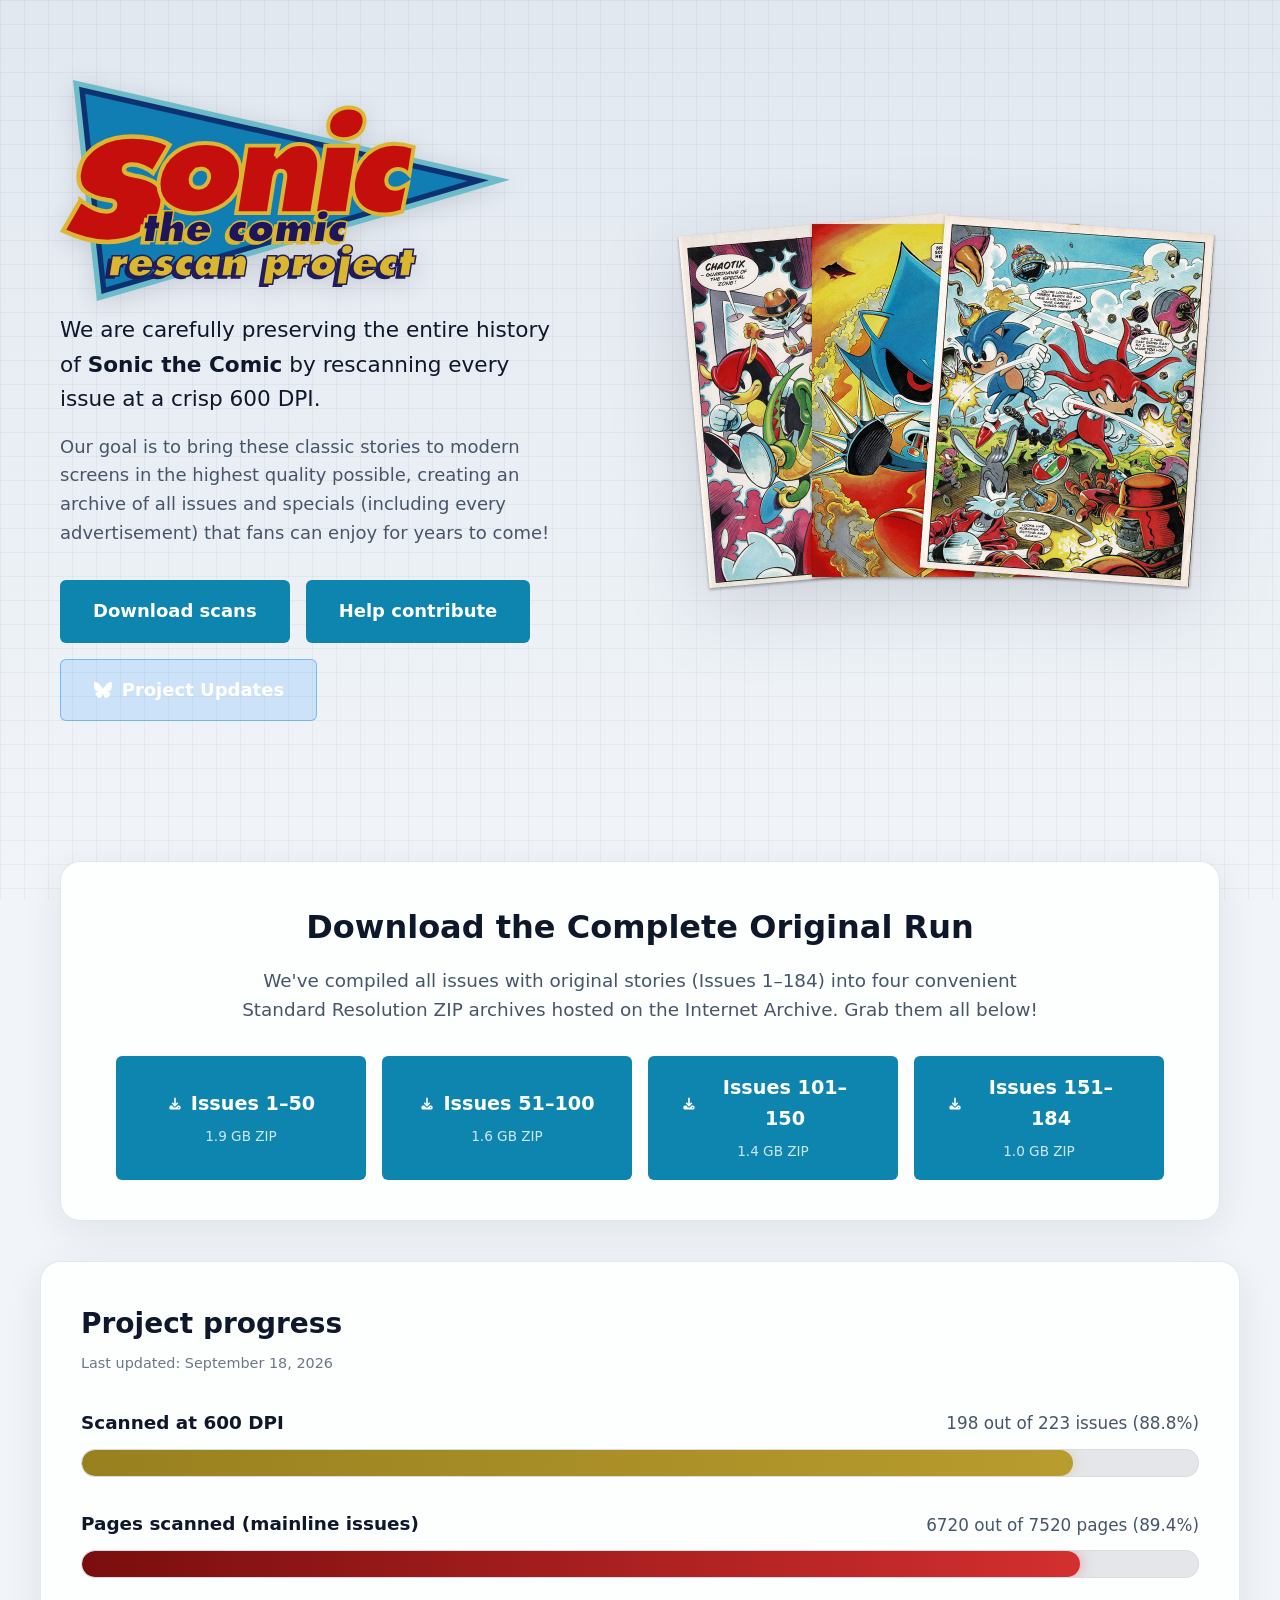
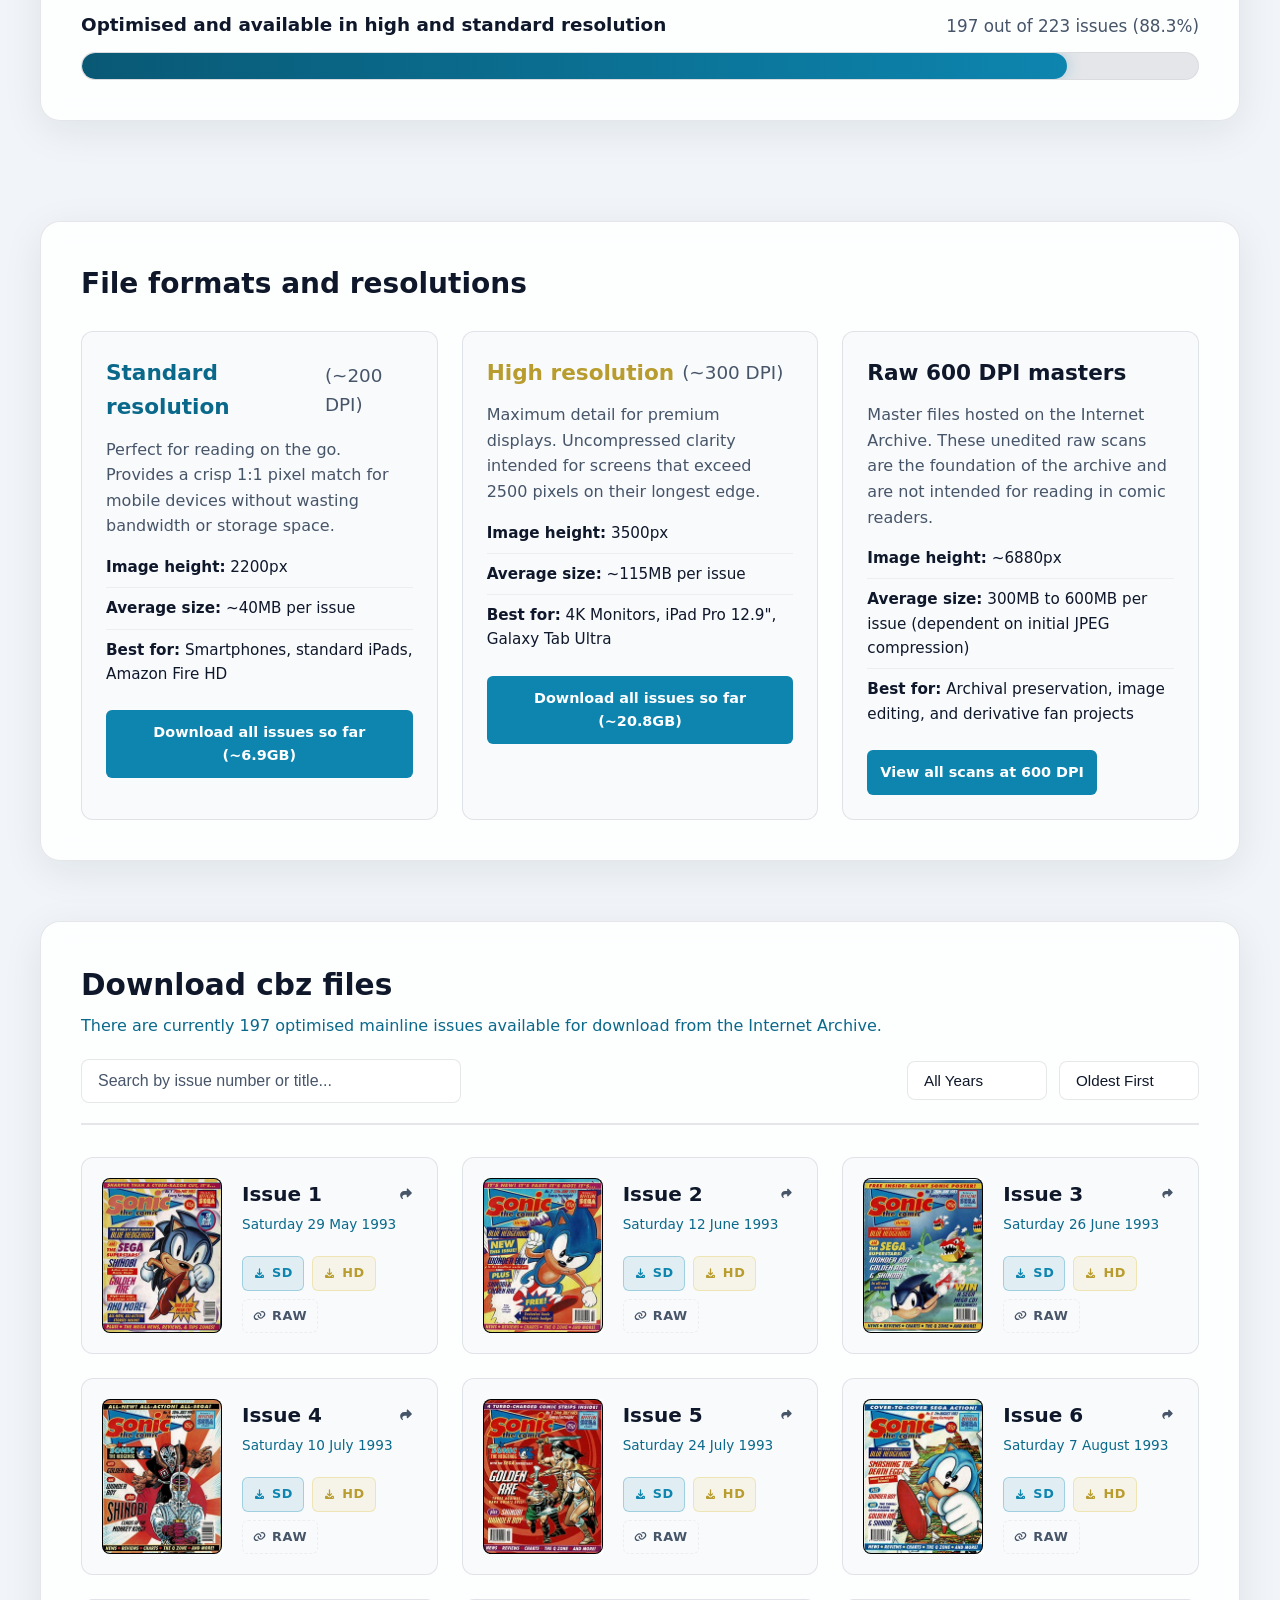
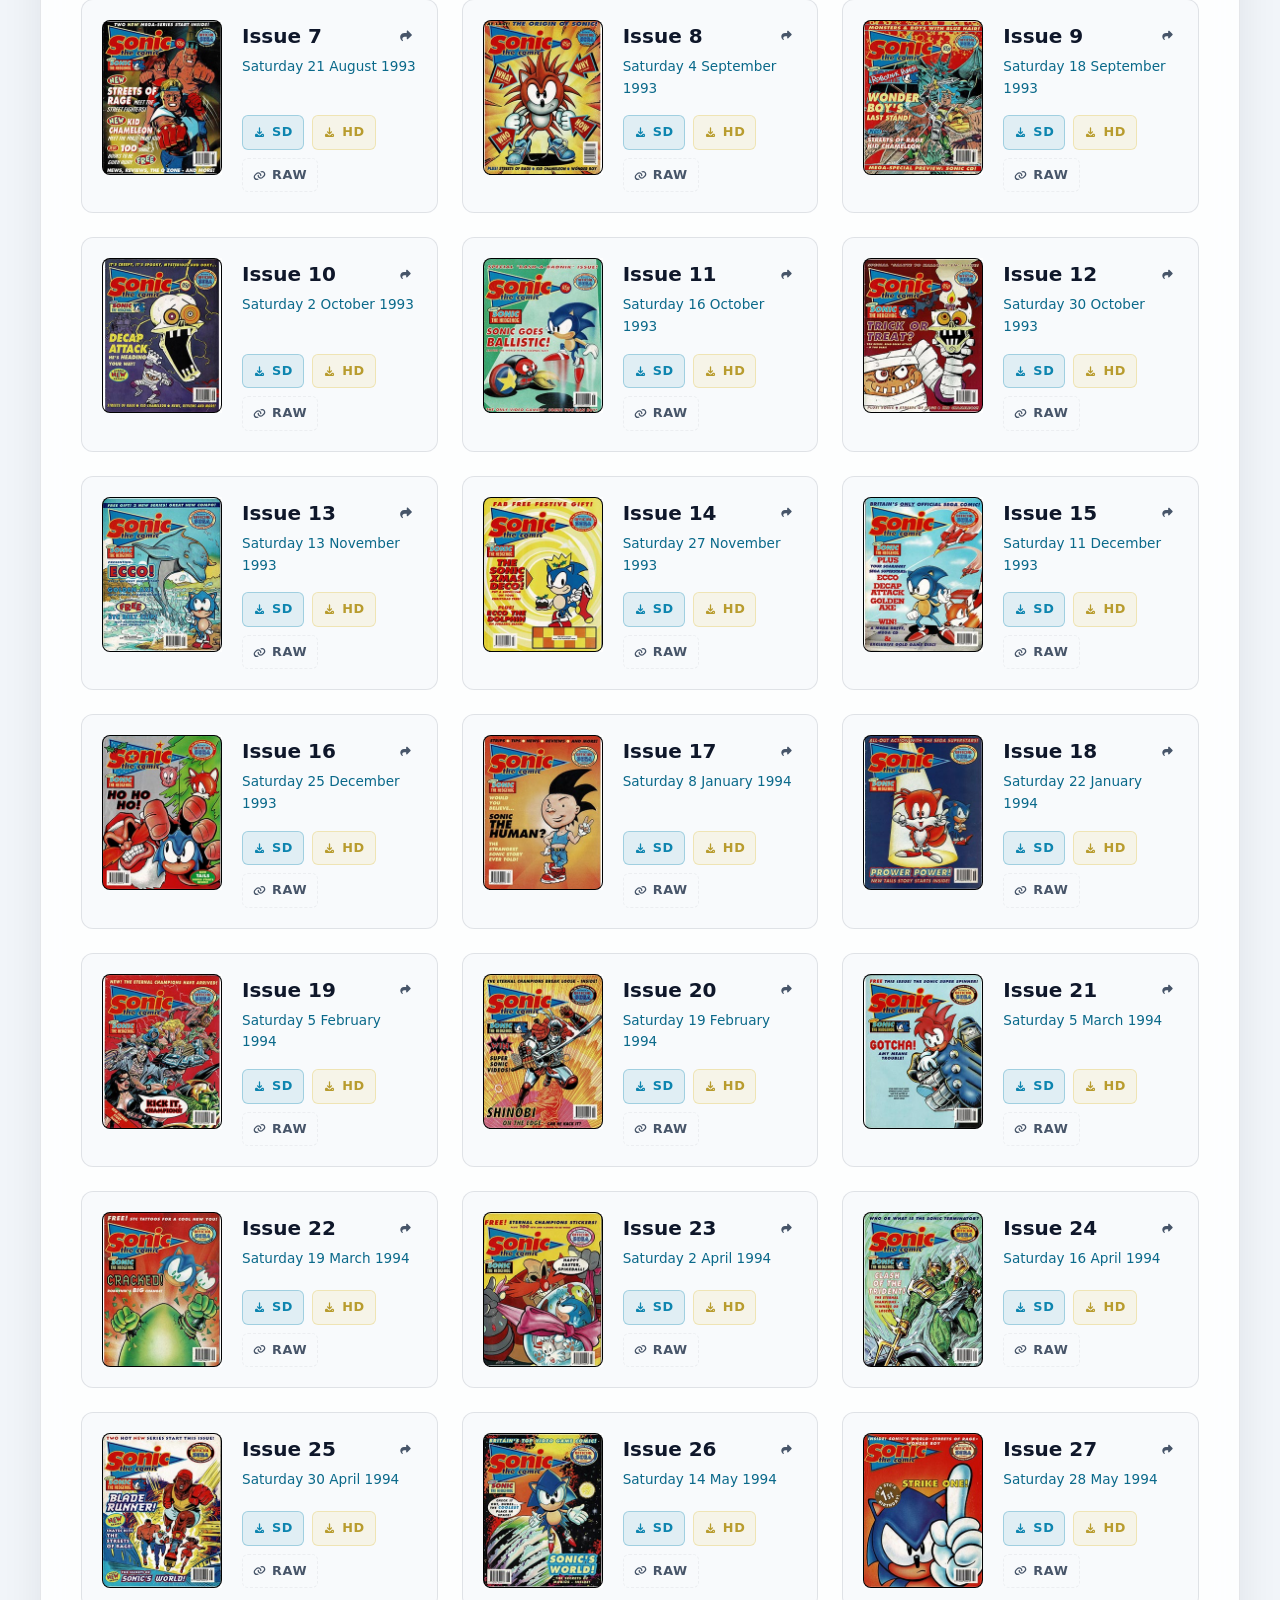
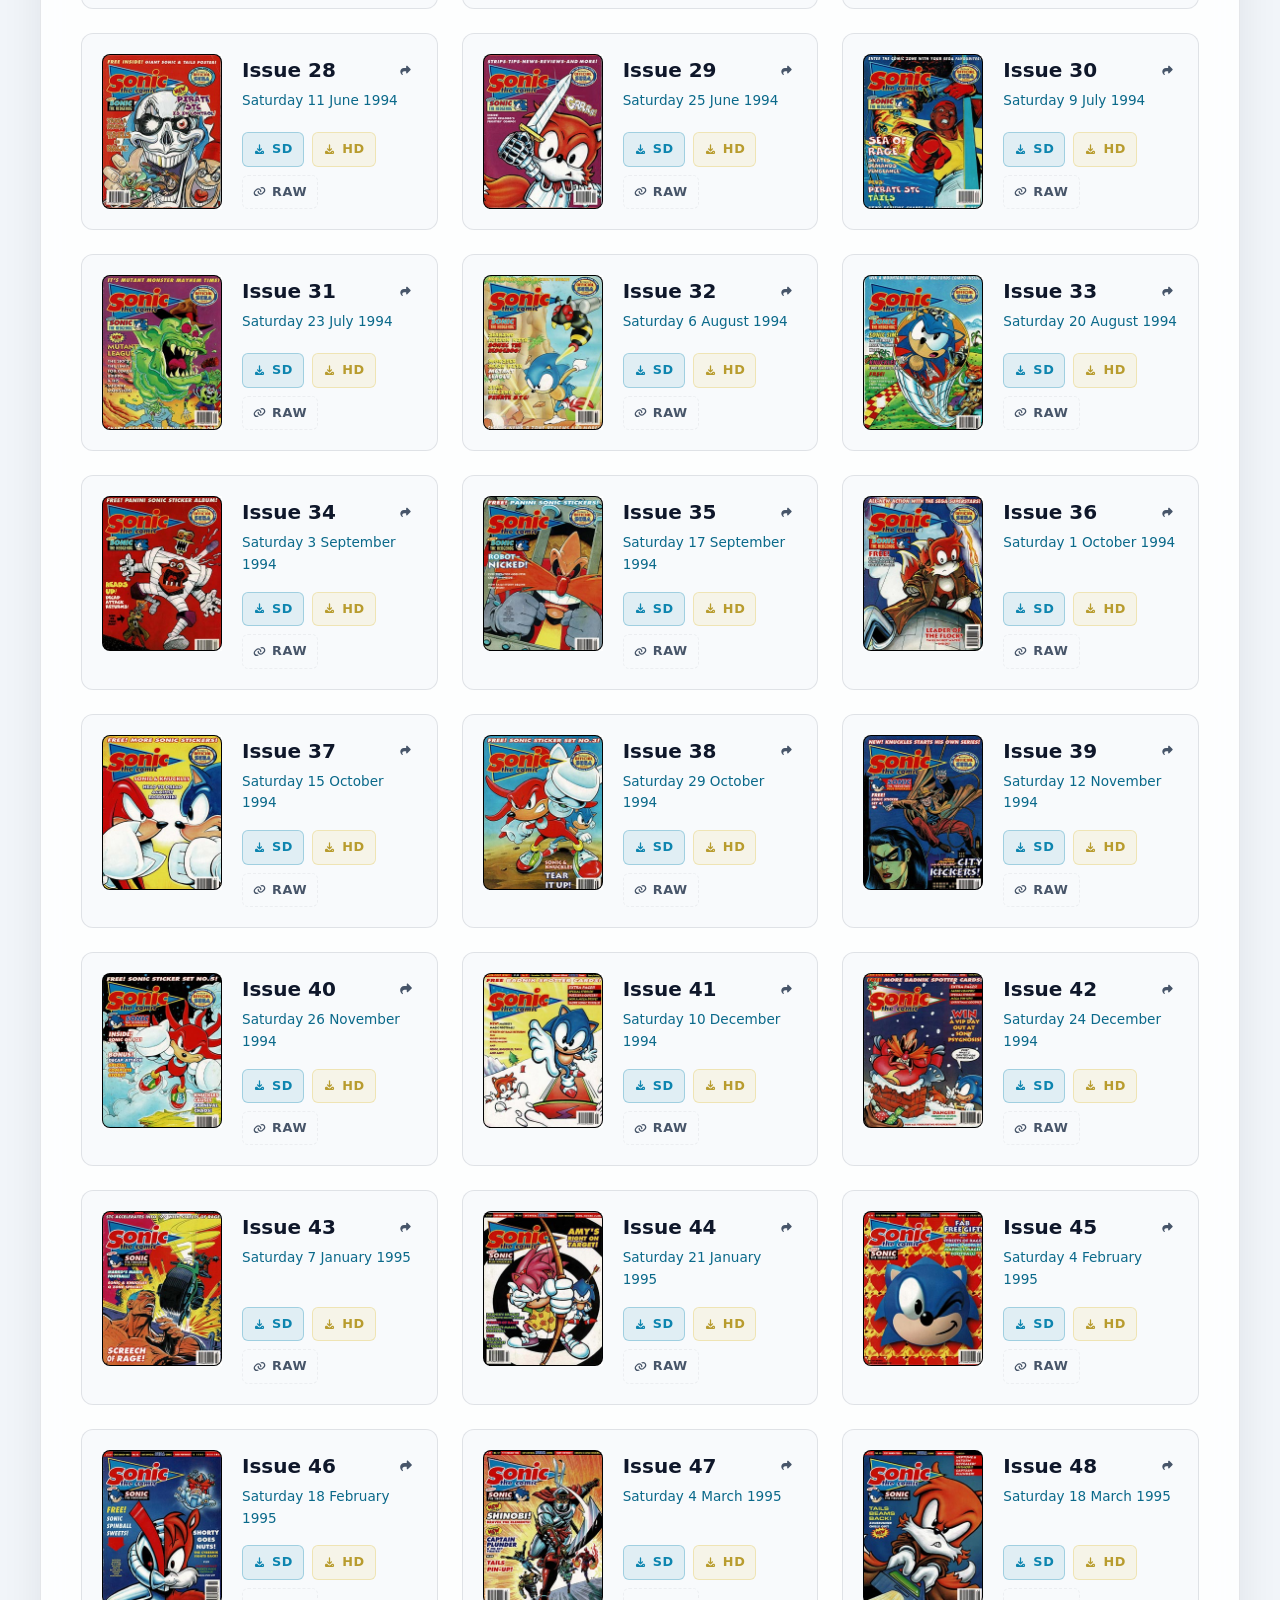
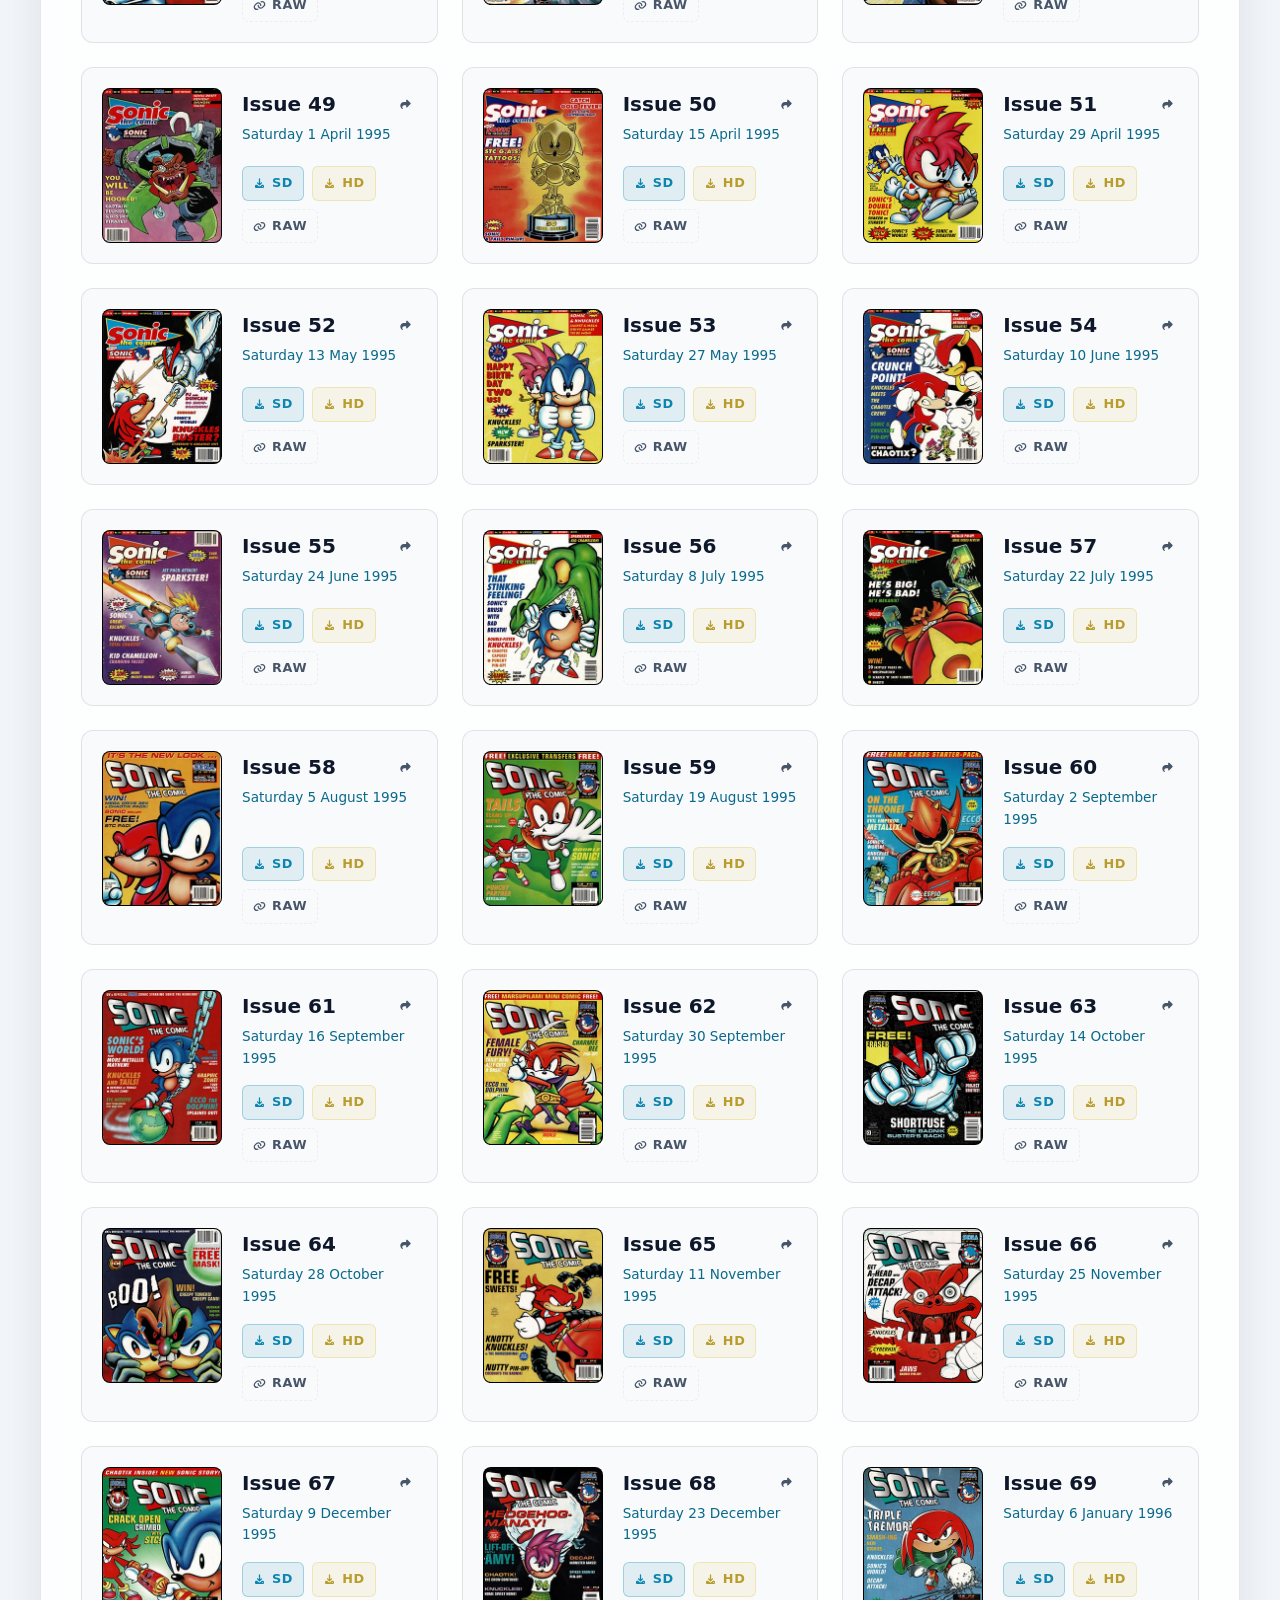
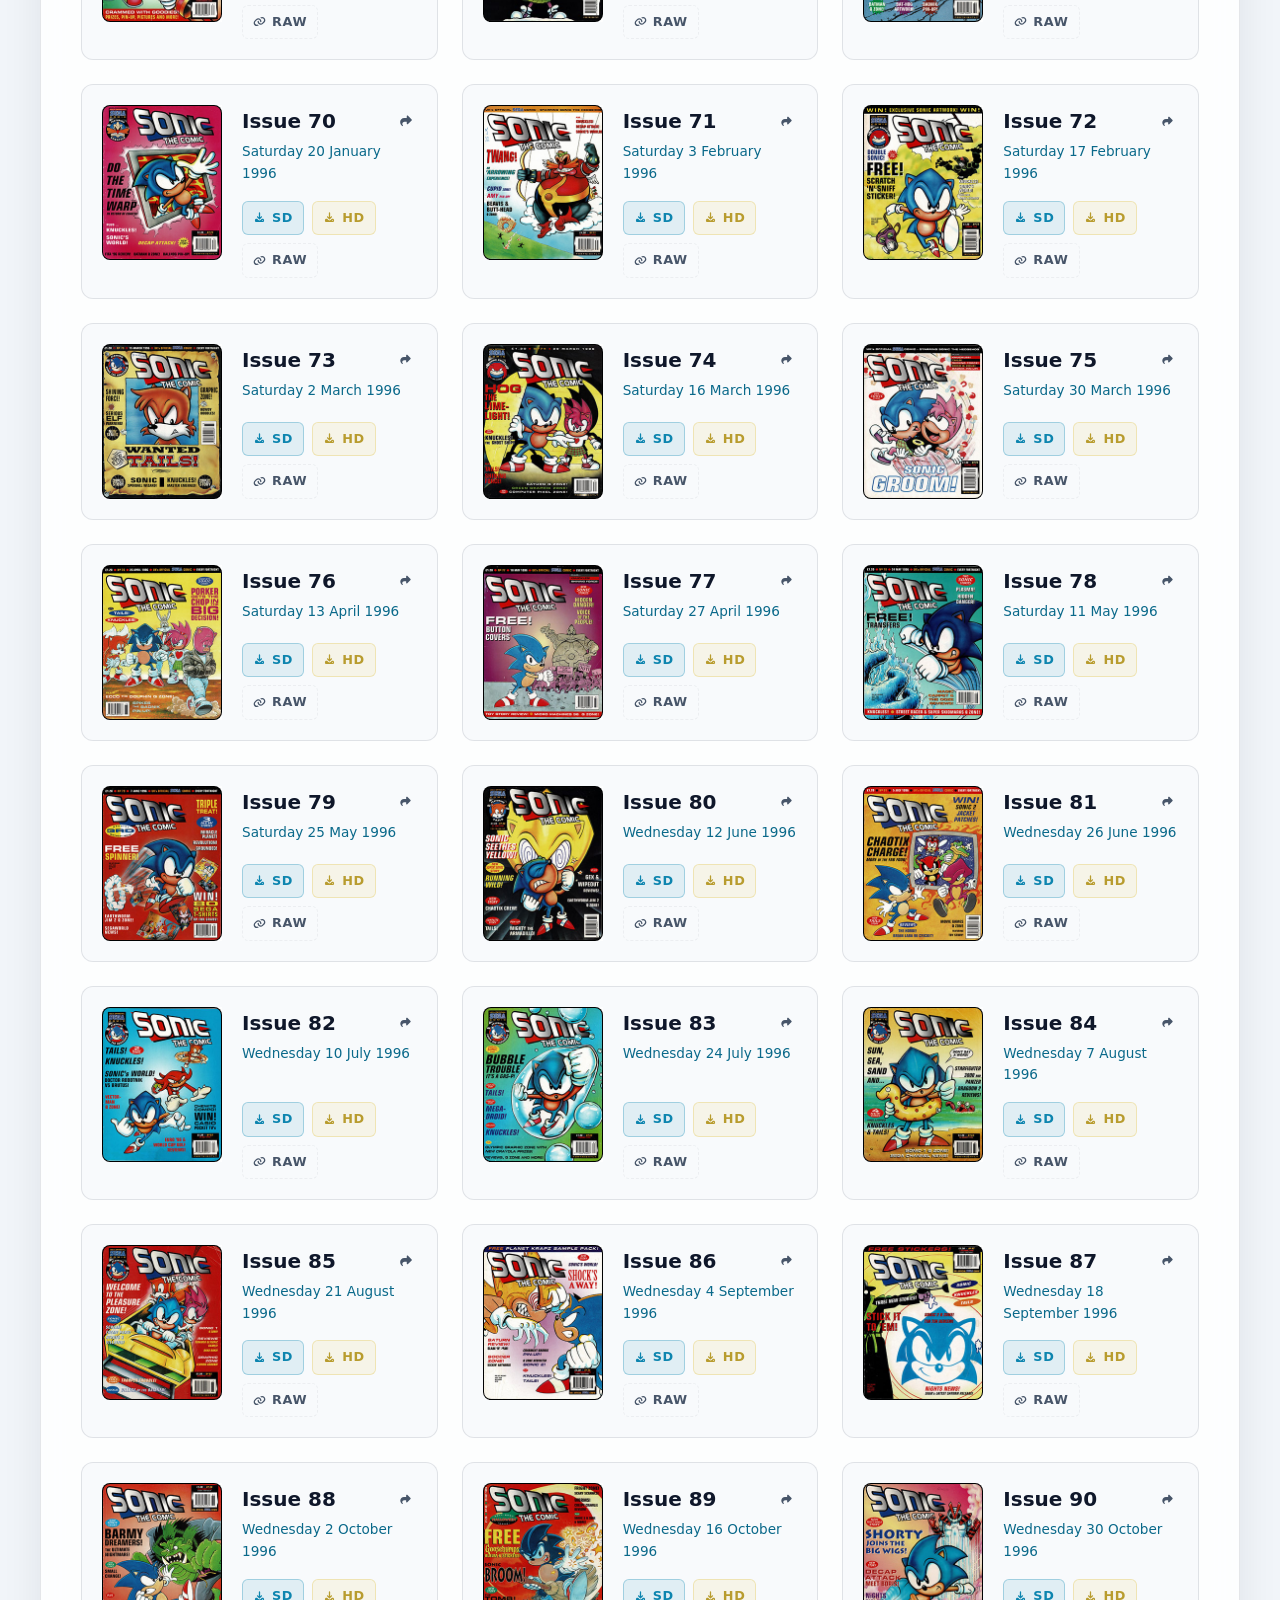
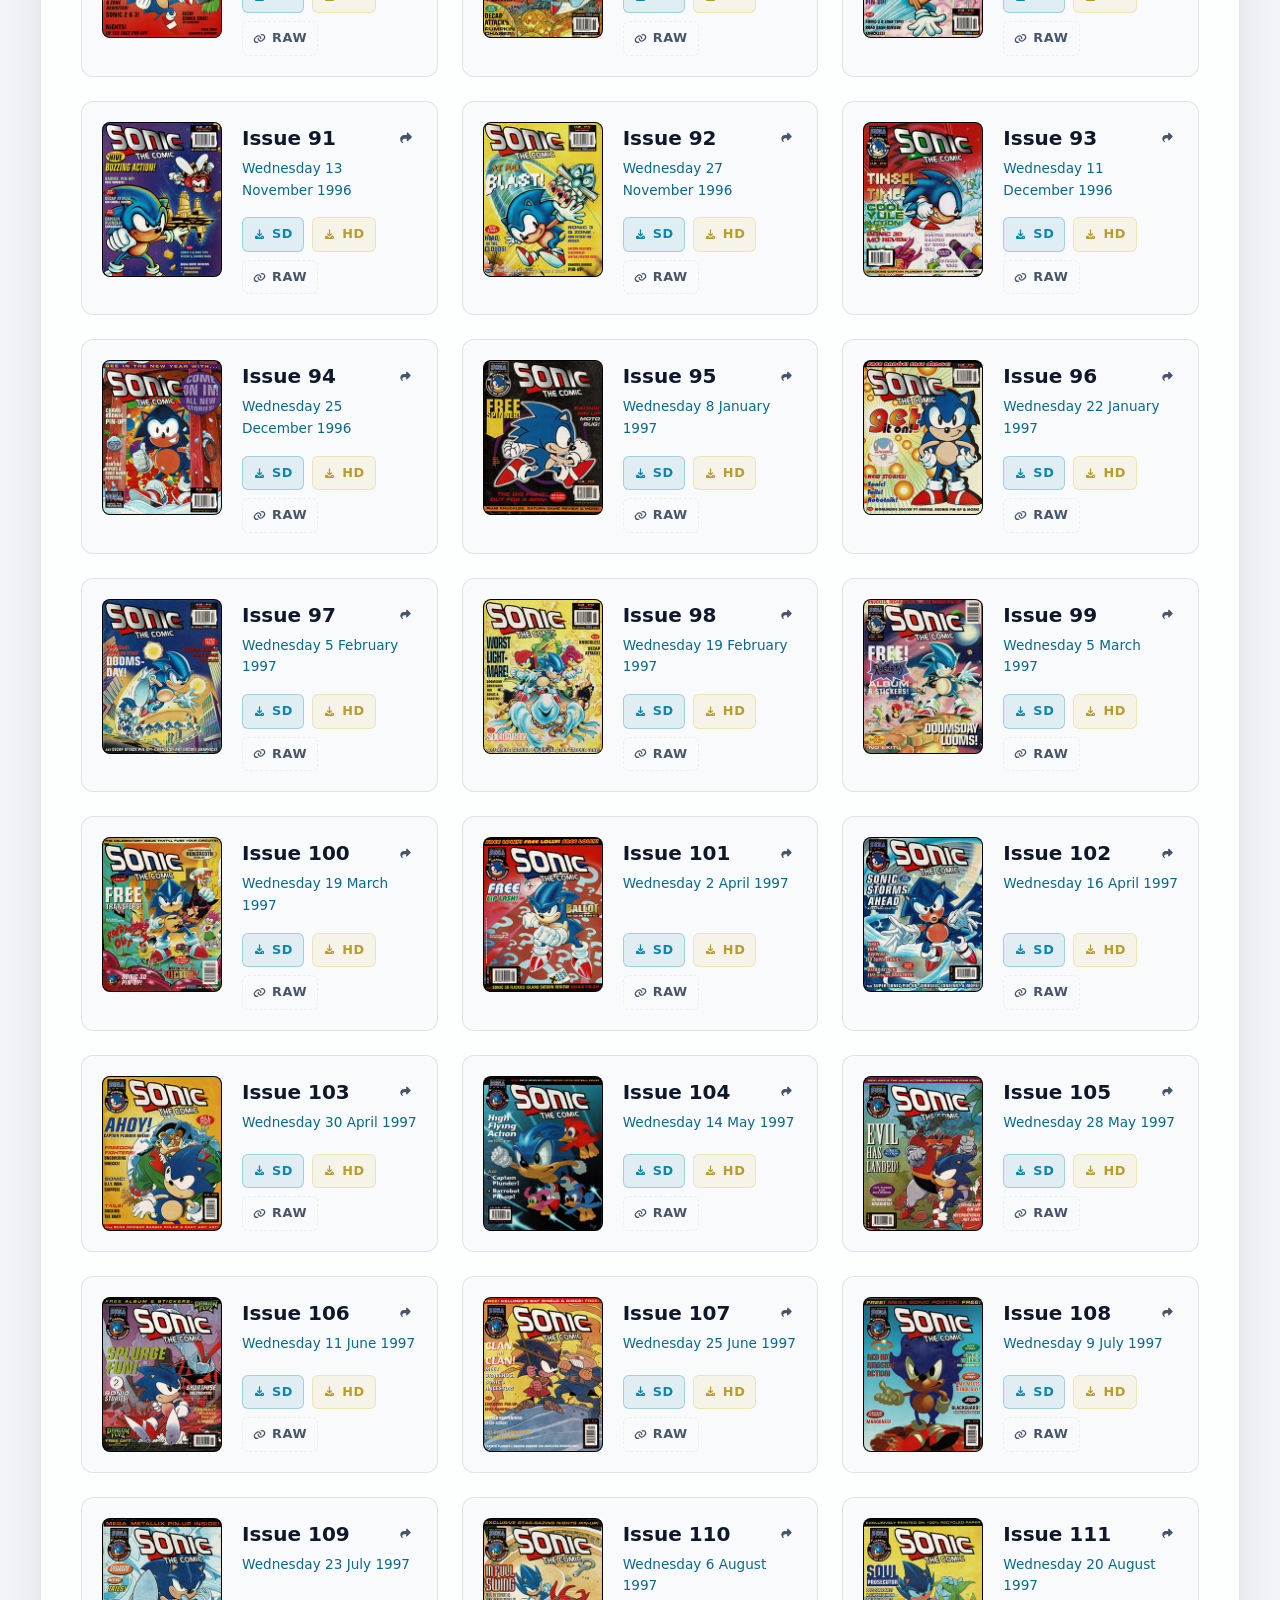
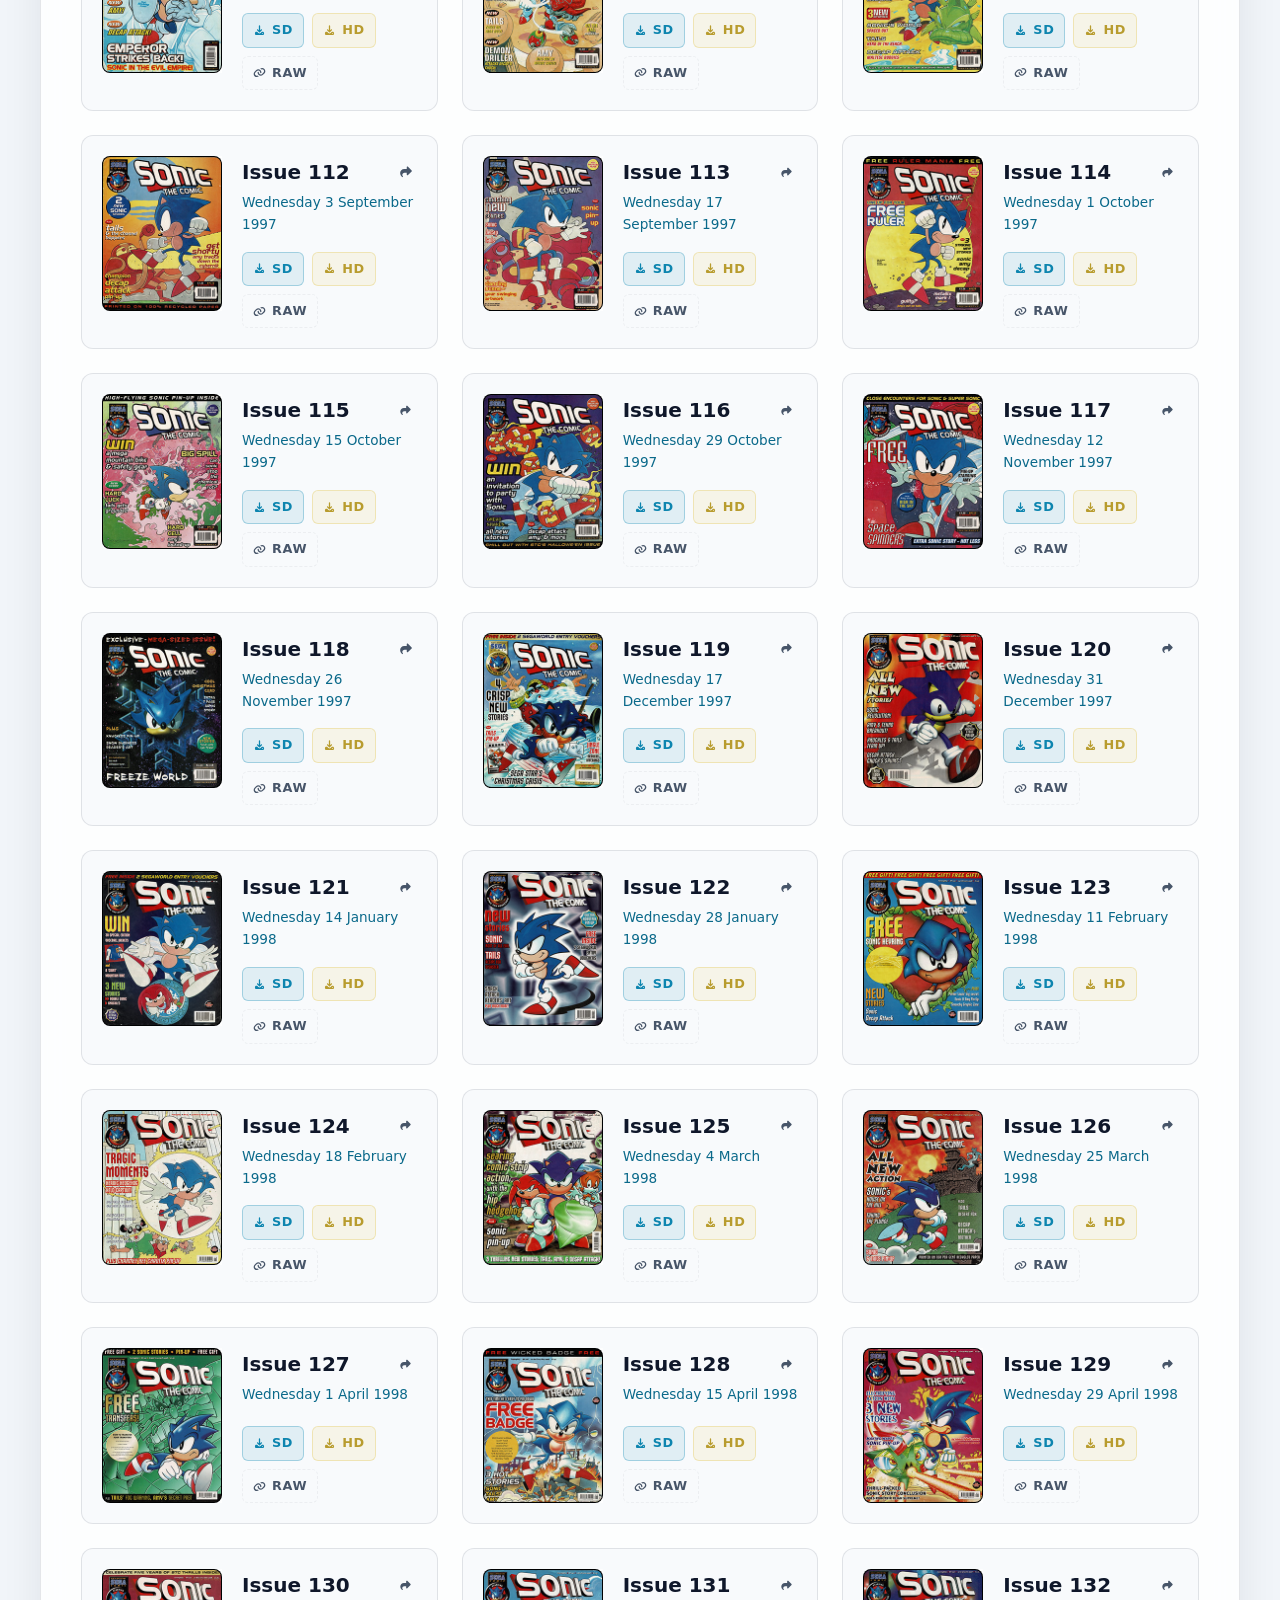
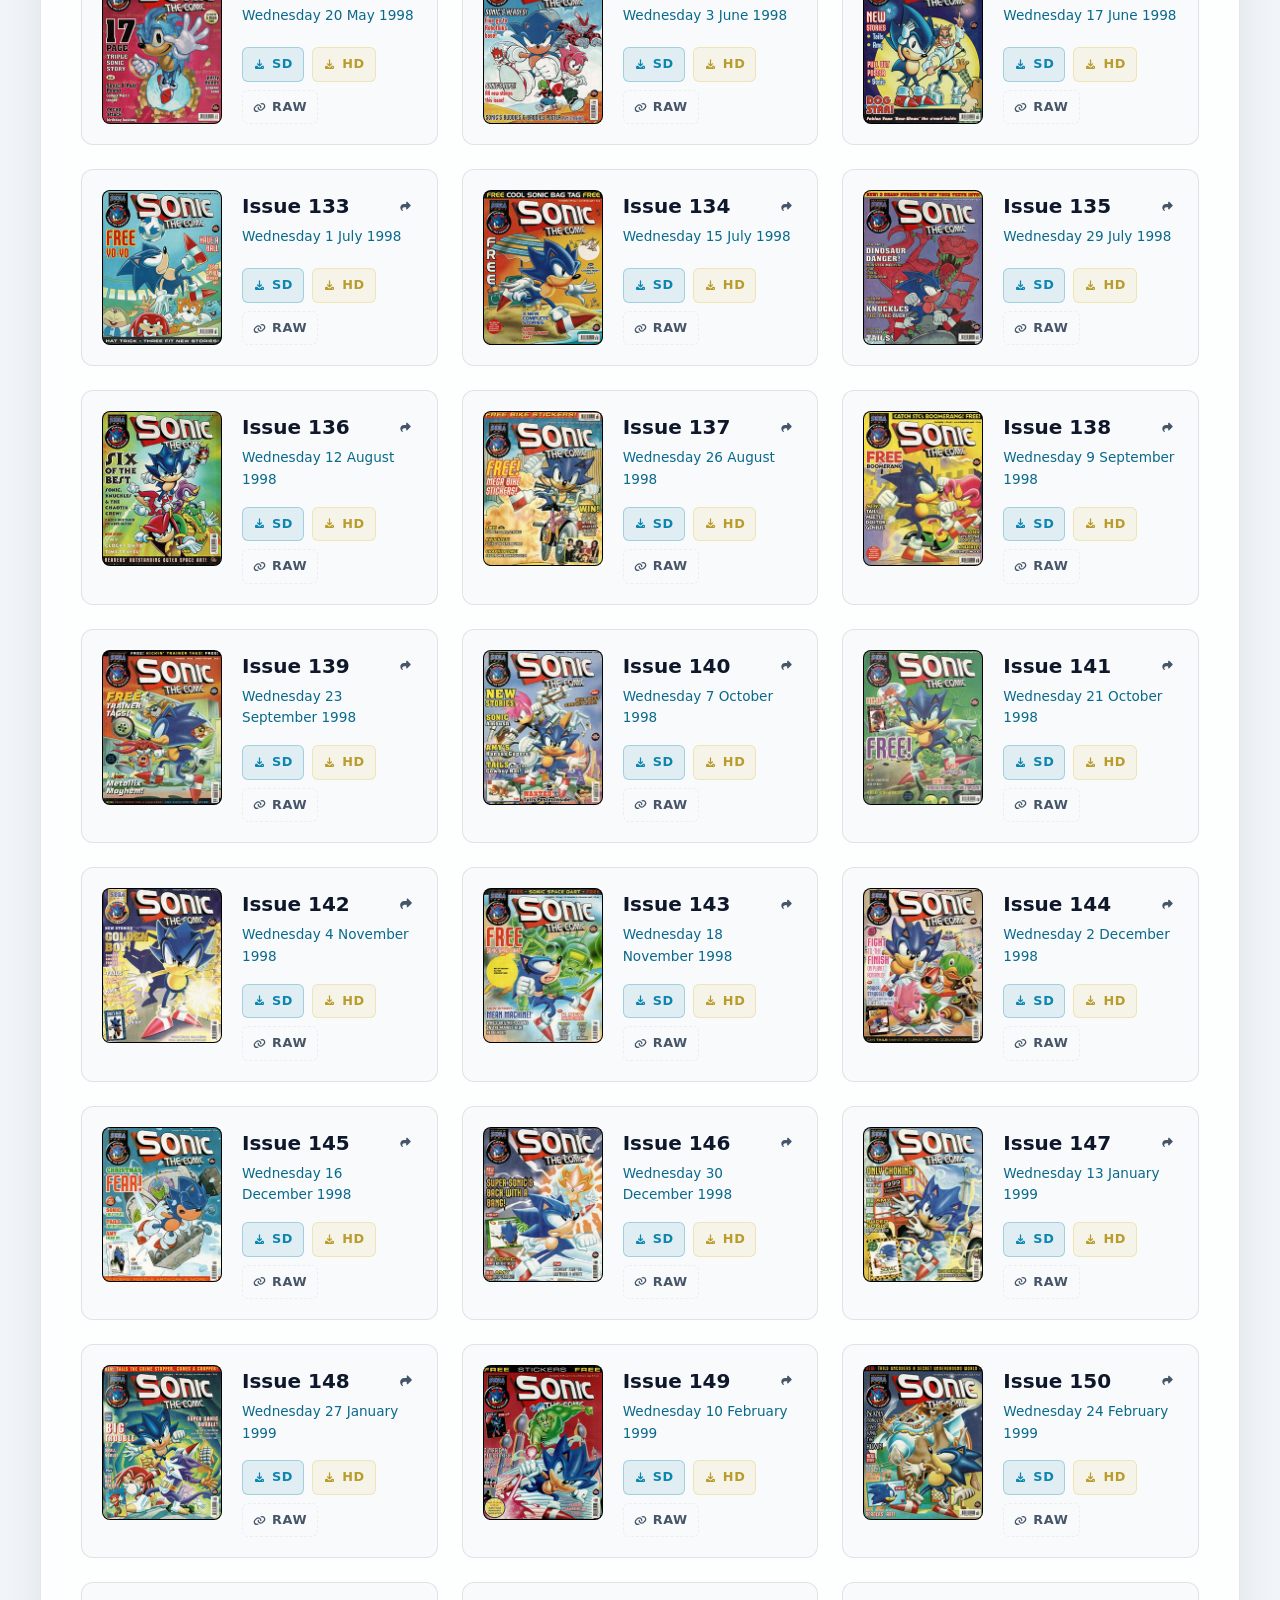
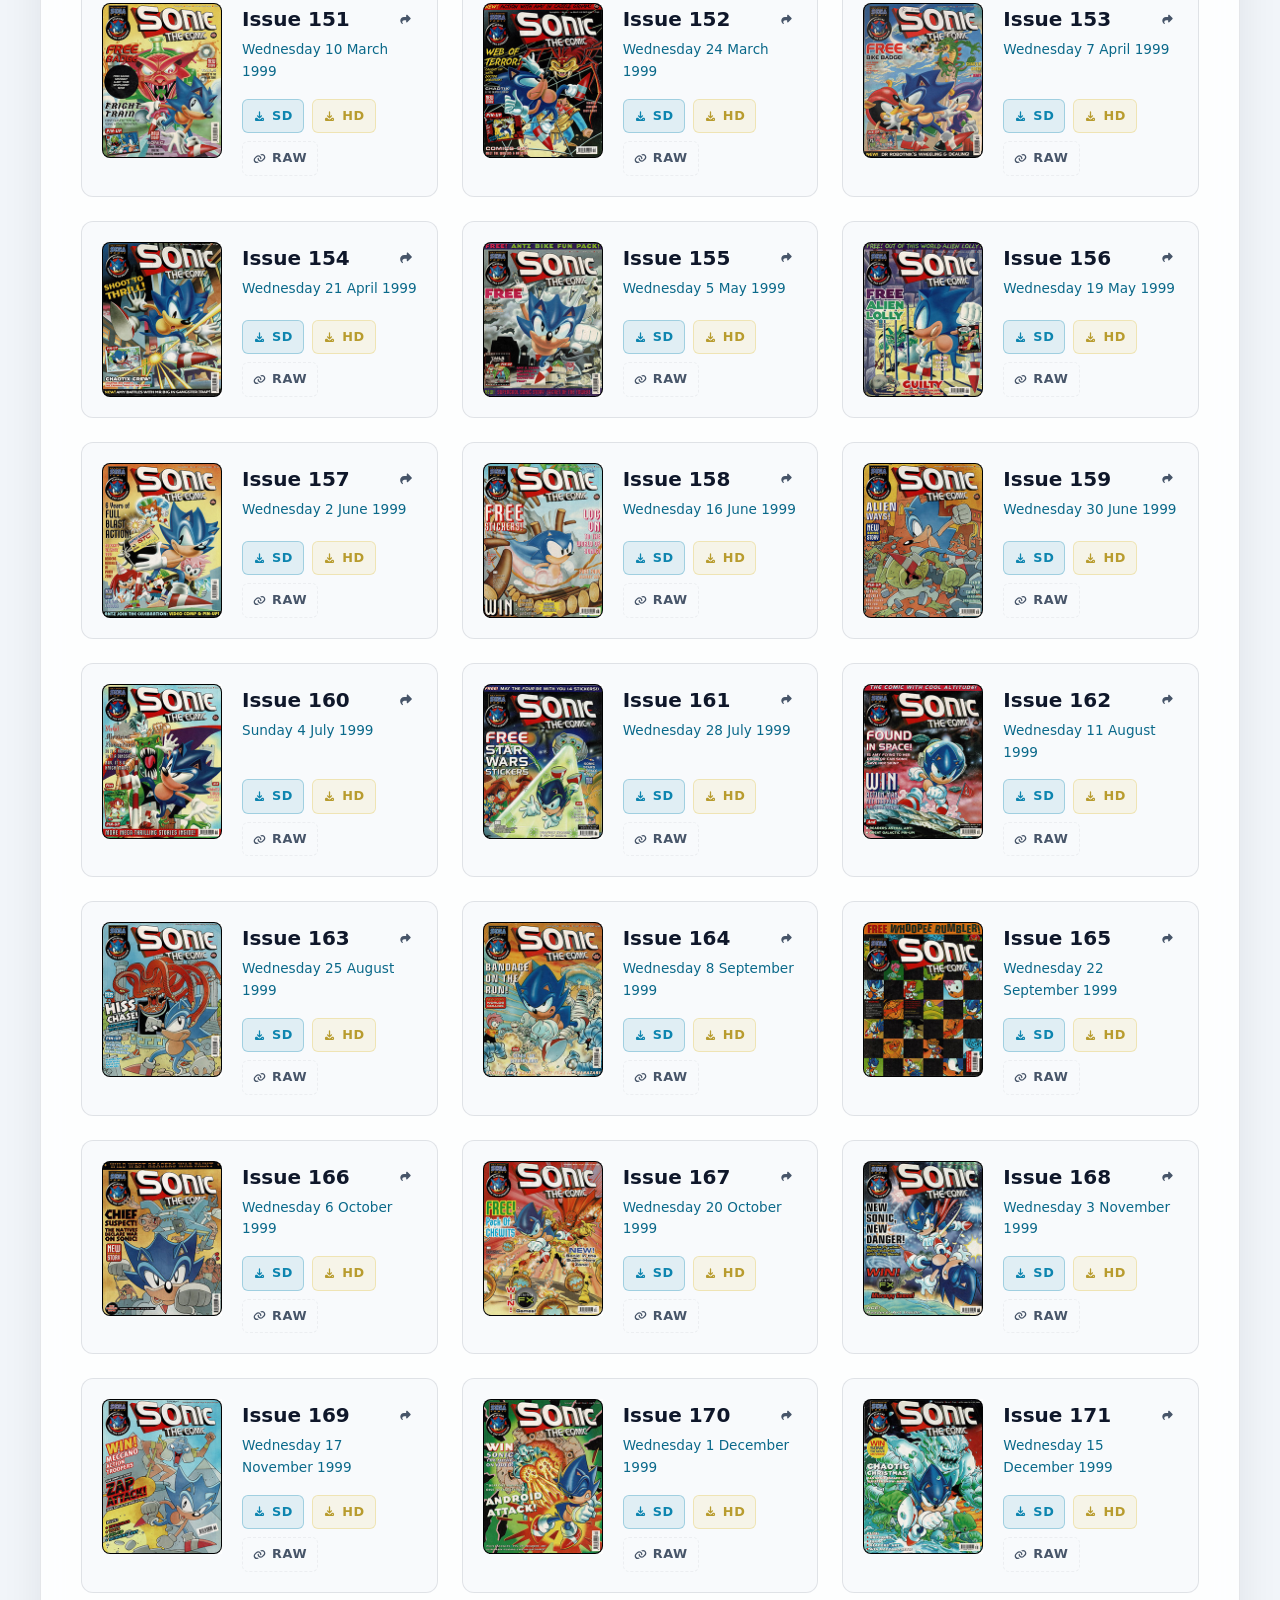
==== commit f4278bf3: "refactor: remove infinite loading to fix anchor links, load all issues by default" ====
--- a/index.html
+++ b/index.html
@@ -357,11 +357,7 @@
         </div>
 
         <div class="grid" id="issue-grid" aria-label="Comic Issues Grid"></div>
-        <div class="load-more-container" id="load-more-container">
-          <button id="load-more-btn" class="btn btn-secondary btn-inline">
-            Load More
-          </button>
-        </div>
+        
 
         <div class="empty-state hidden" id="empty-state">
           <p>No issues found for your search criteria.</p>
@@ -384,14 +380,7 @@
           id="specials-grid"
           aria-label="Special Issues Grid"
         ></div>
-        <div class="load-more-container" id="specials-load-more-container">
-          <button
-            id="specials-load-more-btn"
-            class="btn btn-secondary btn-inline"
-          >
-            Load More
-          </button>
-        </div>
+        
 
         <div class="empty-state hidden" id="specials-empty-state">
           <p>No special issues matching your search criteria.</p>
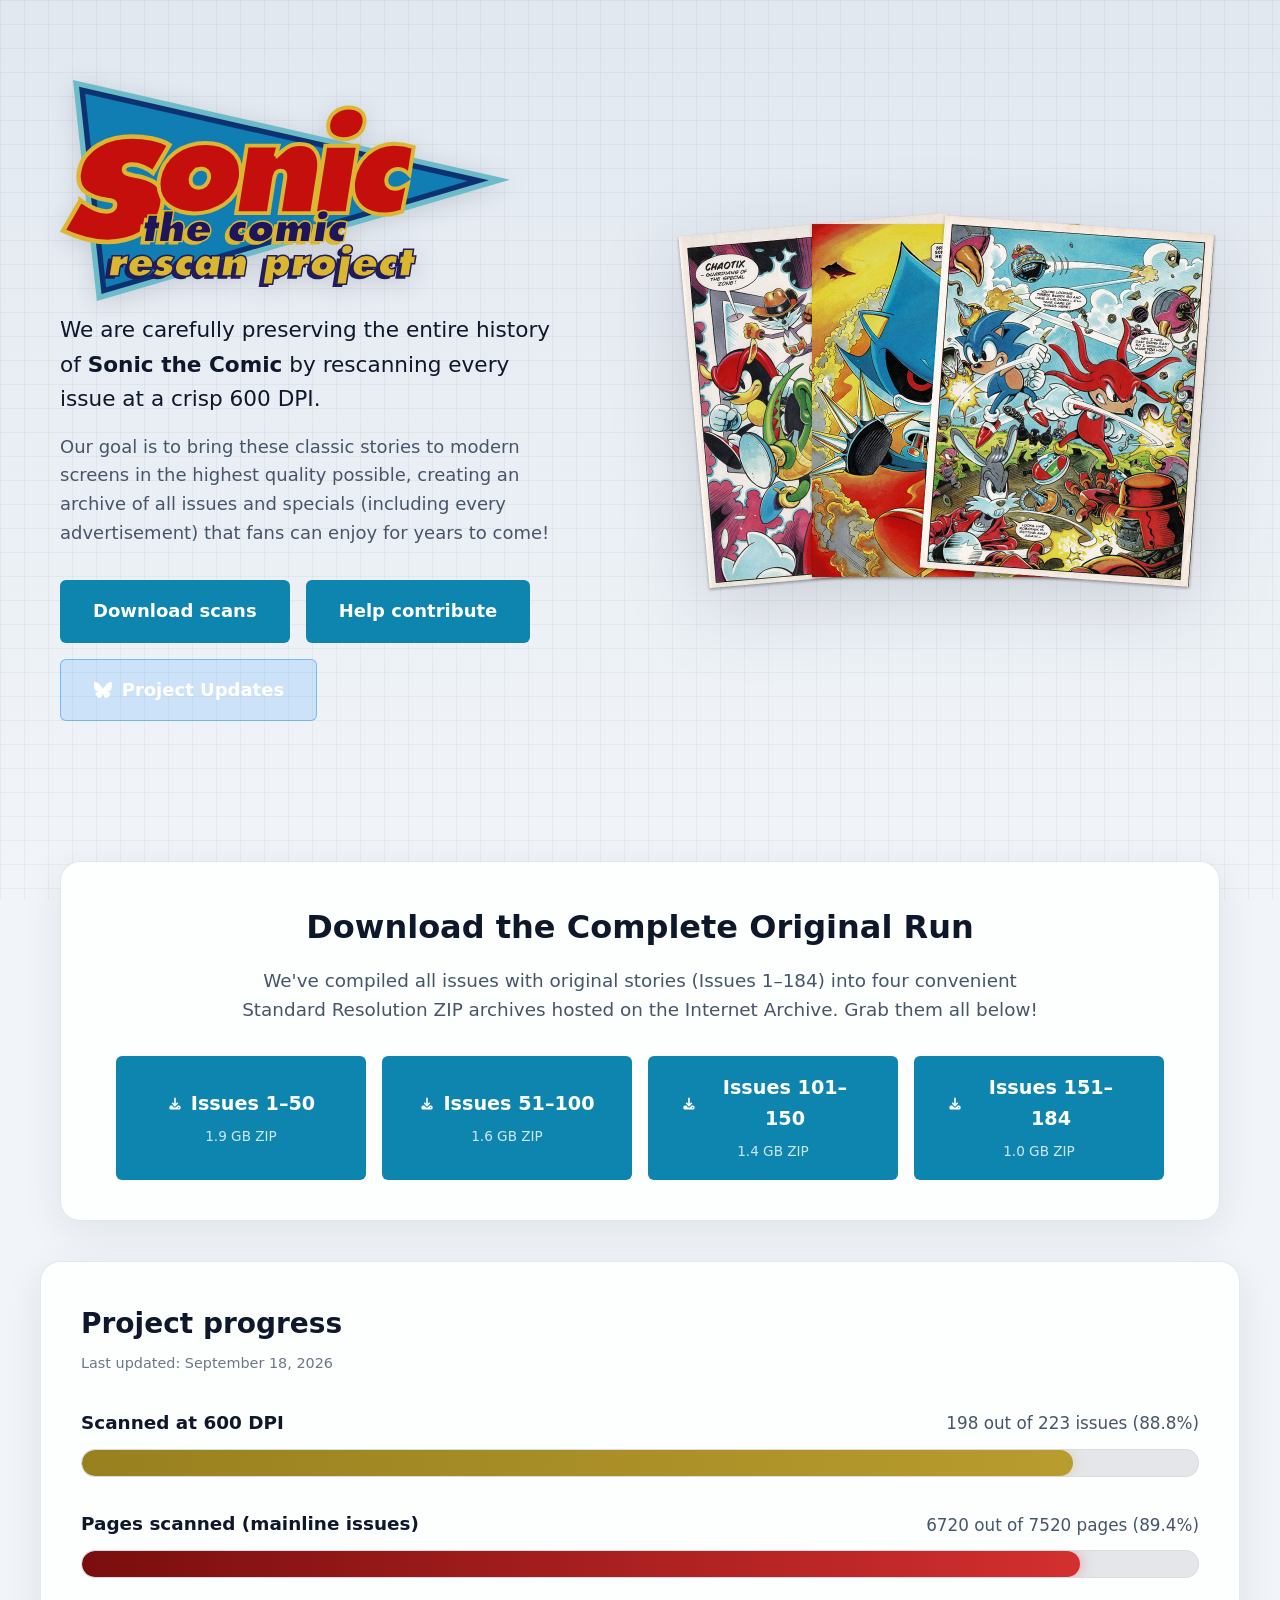
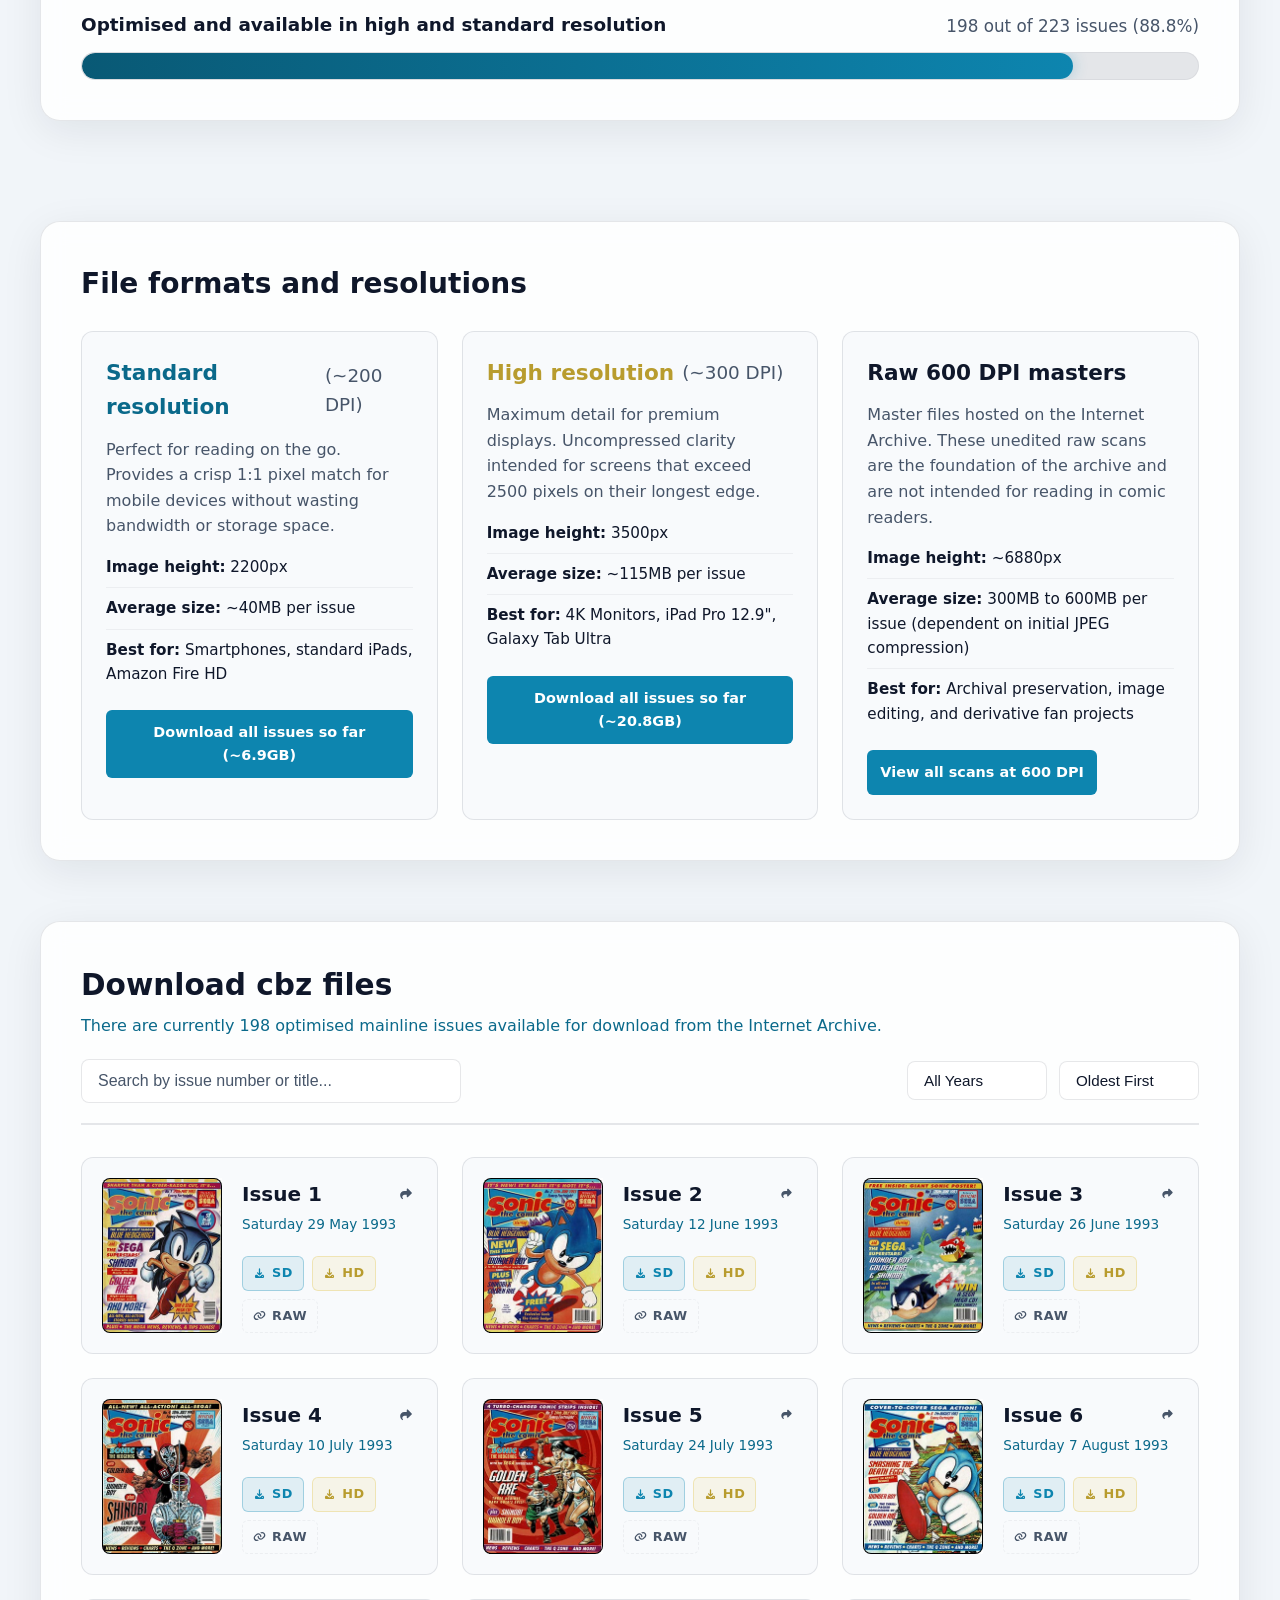
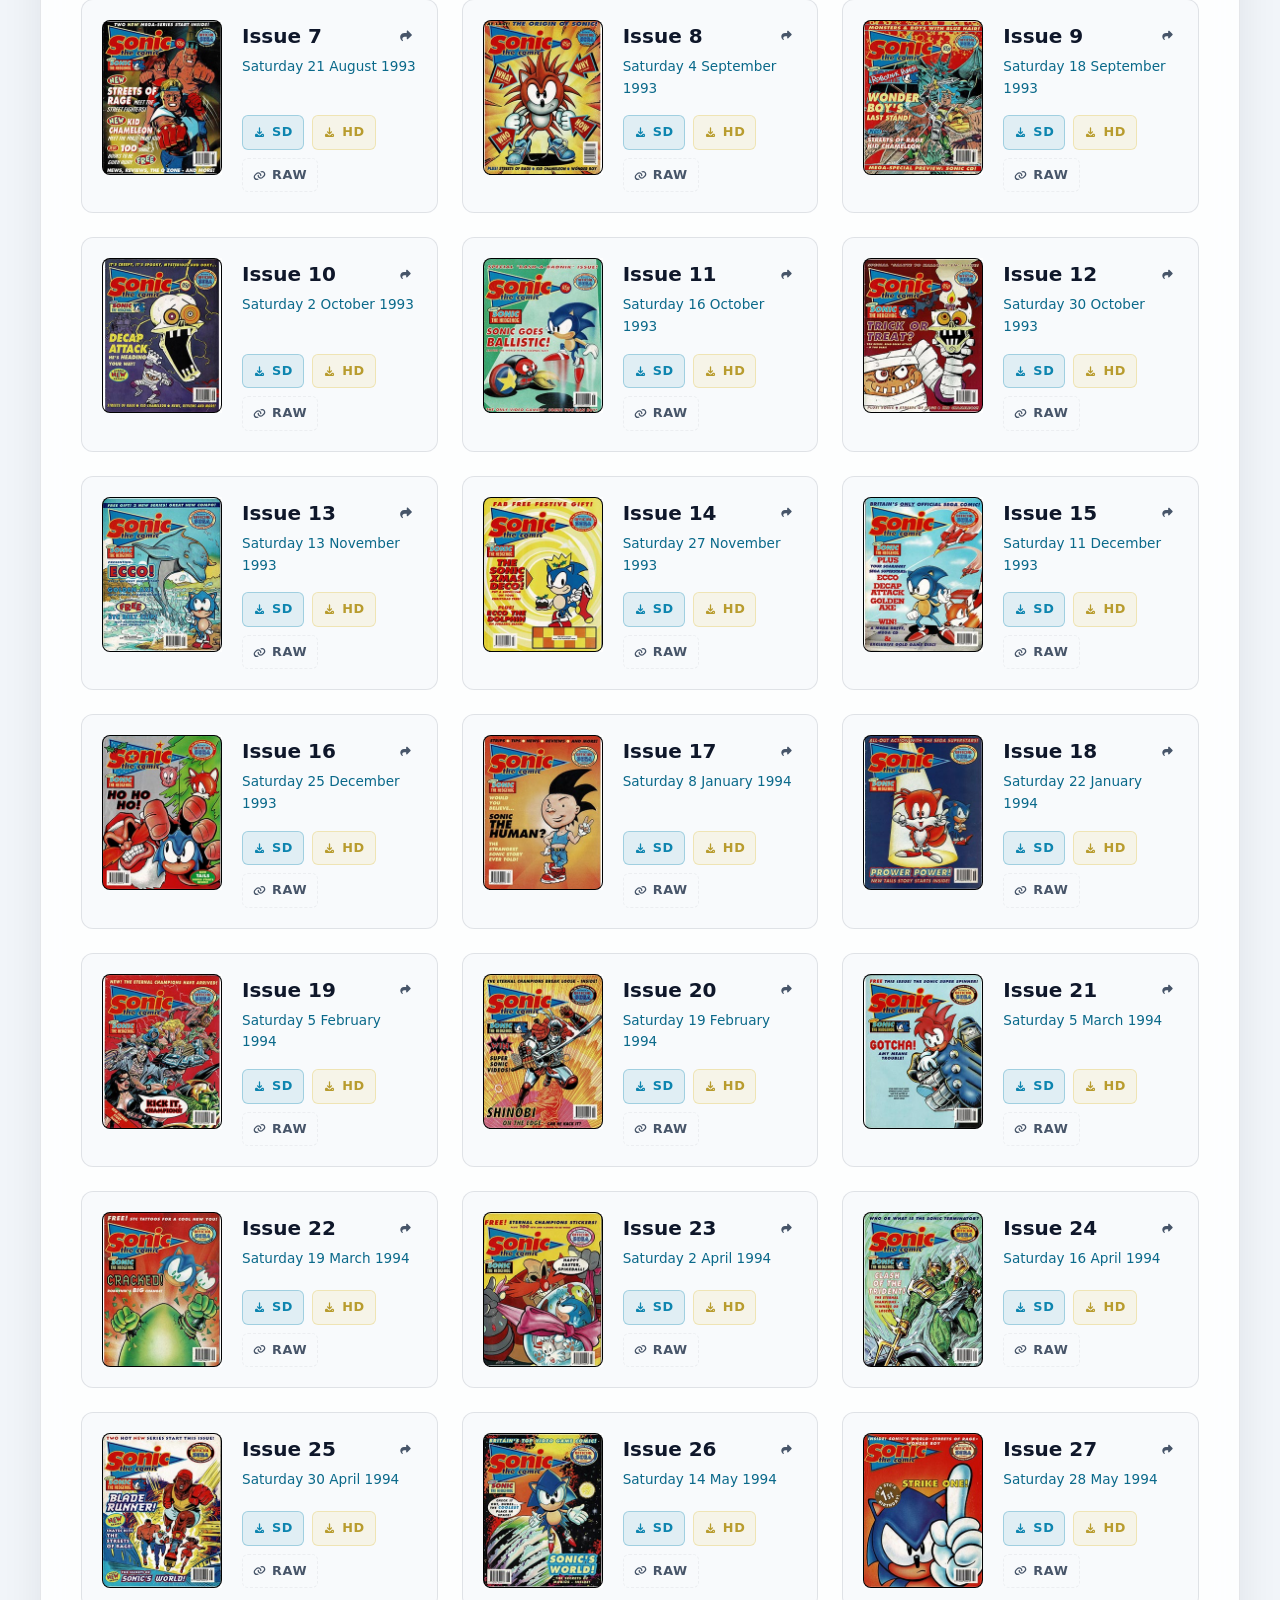
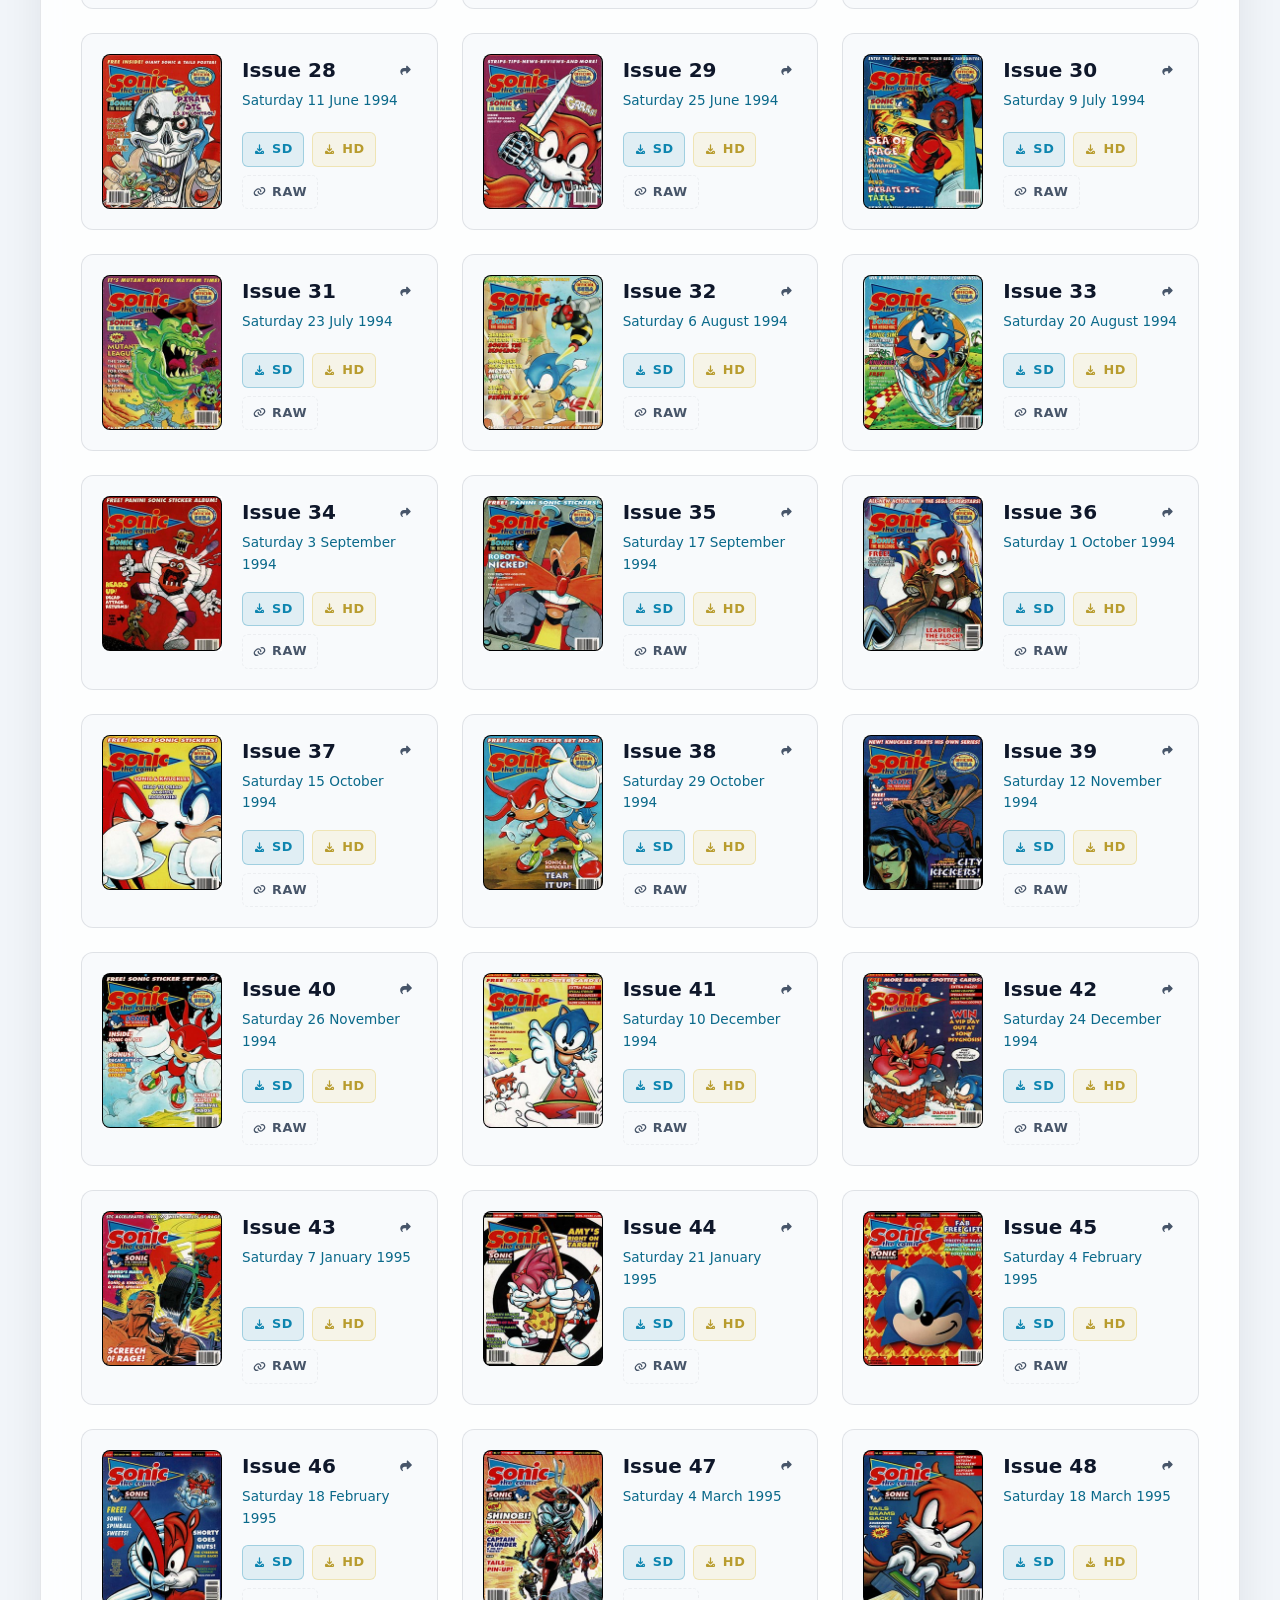
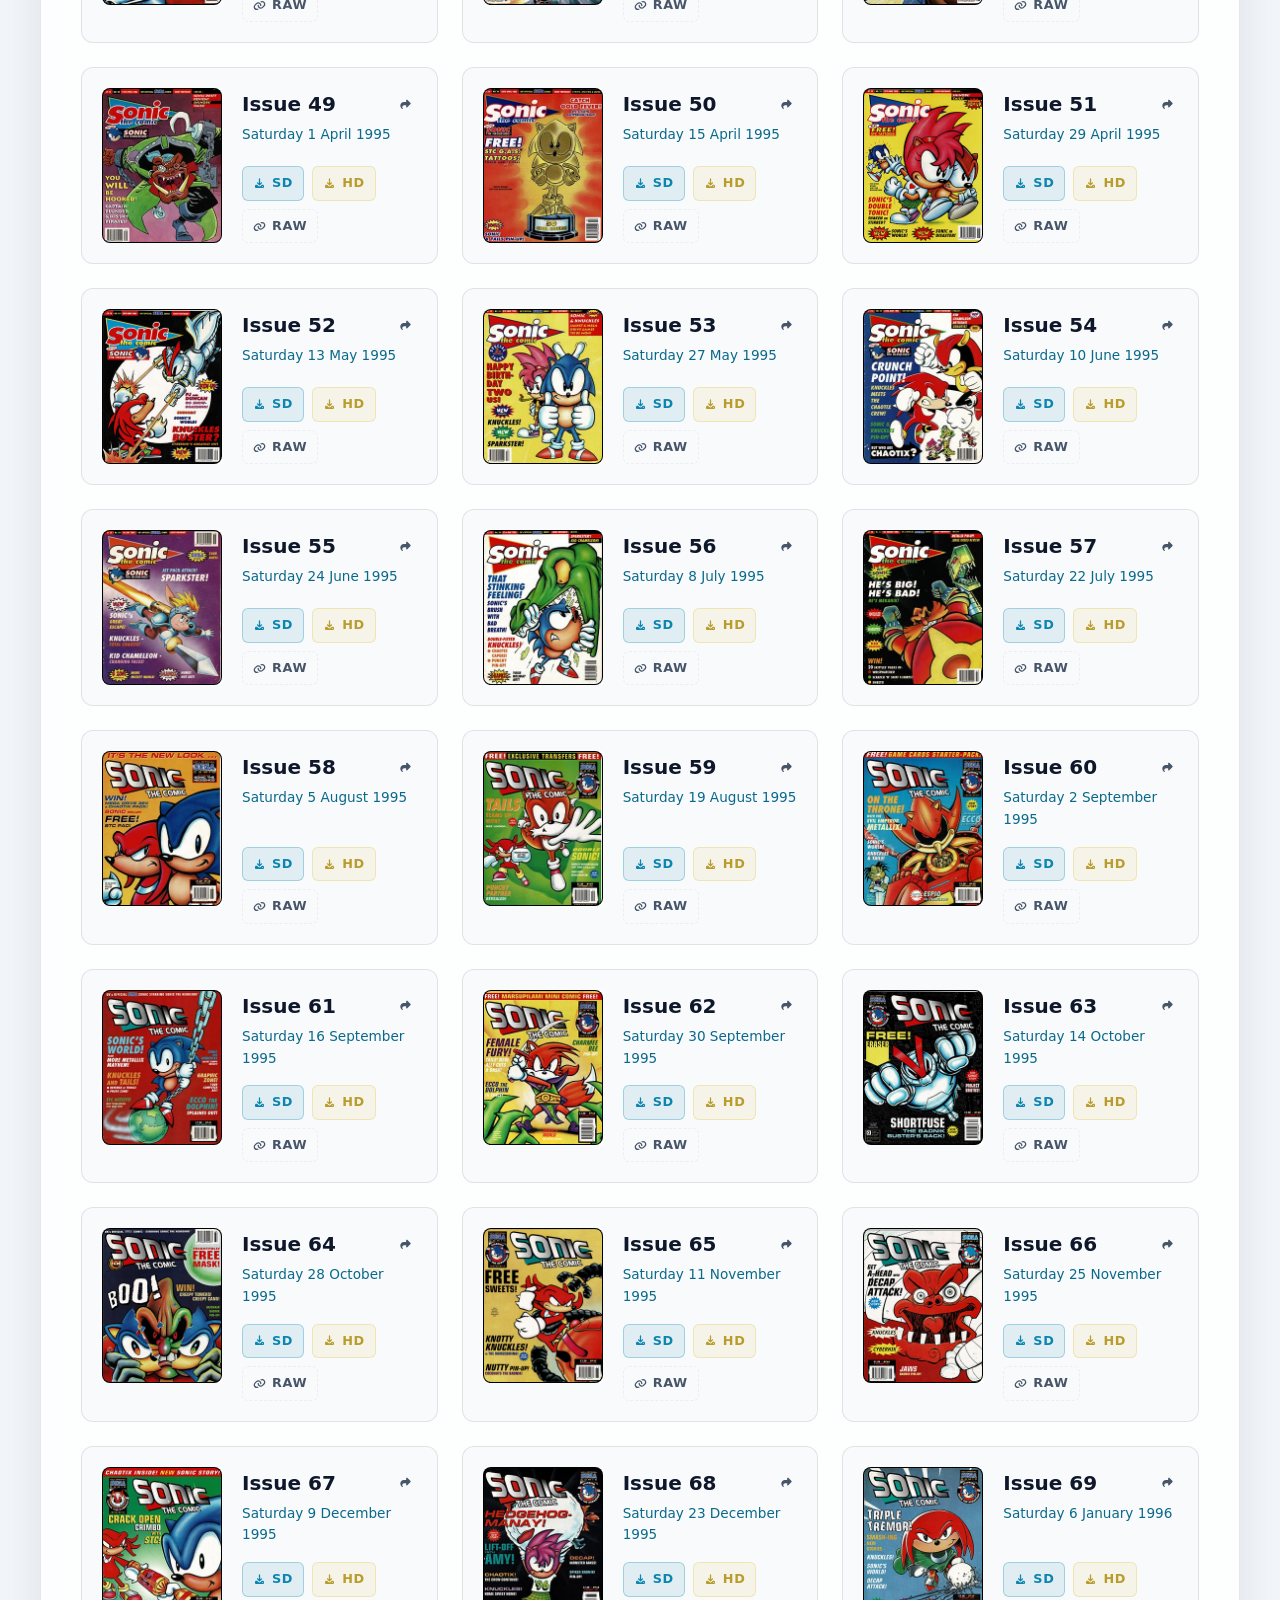
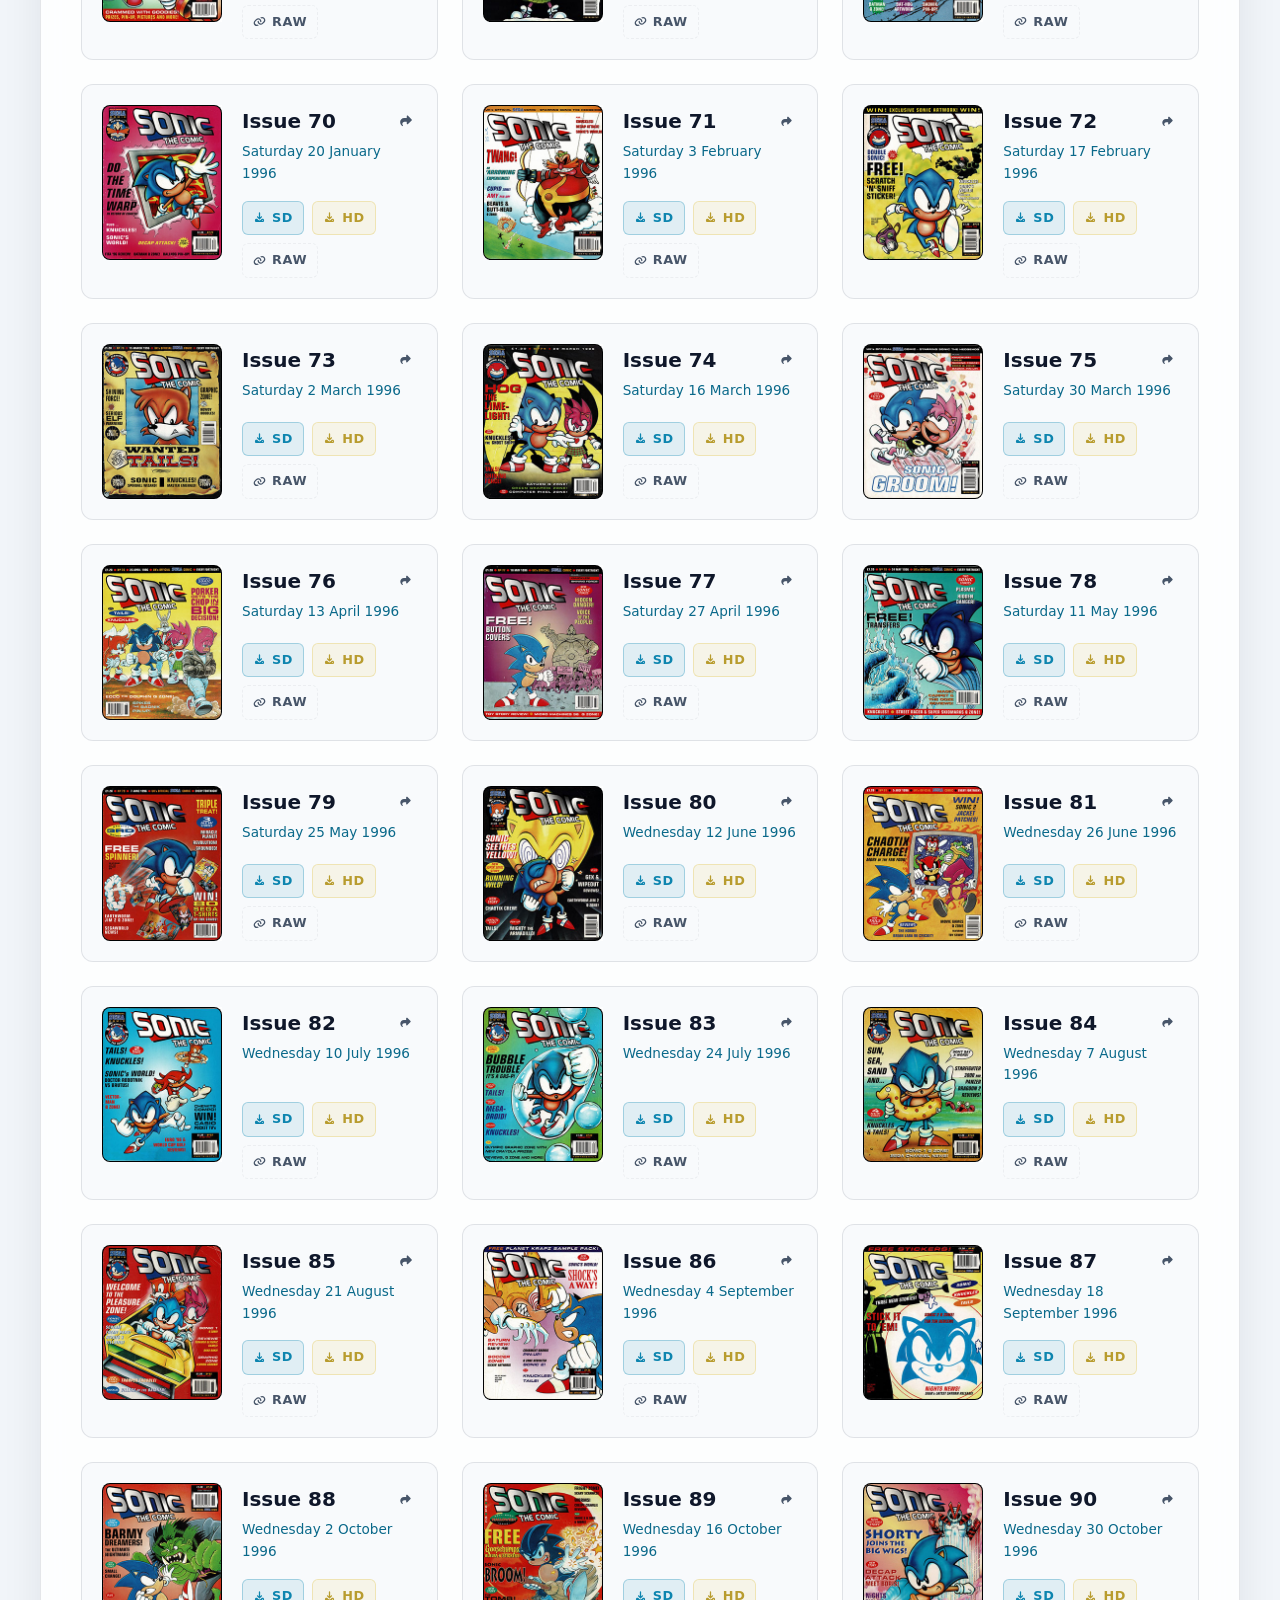
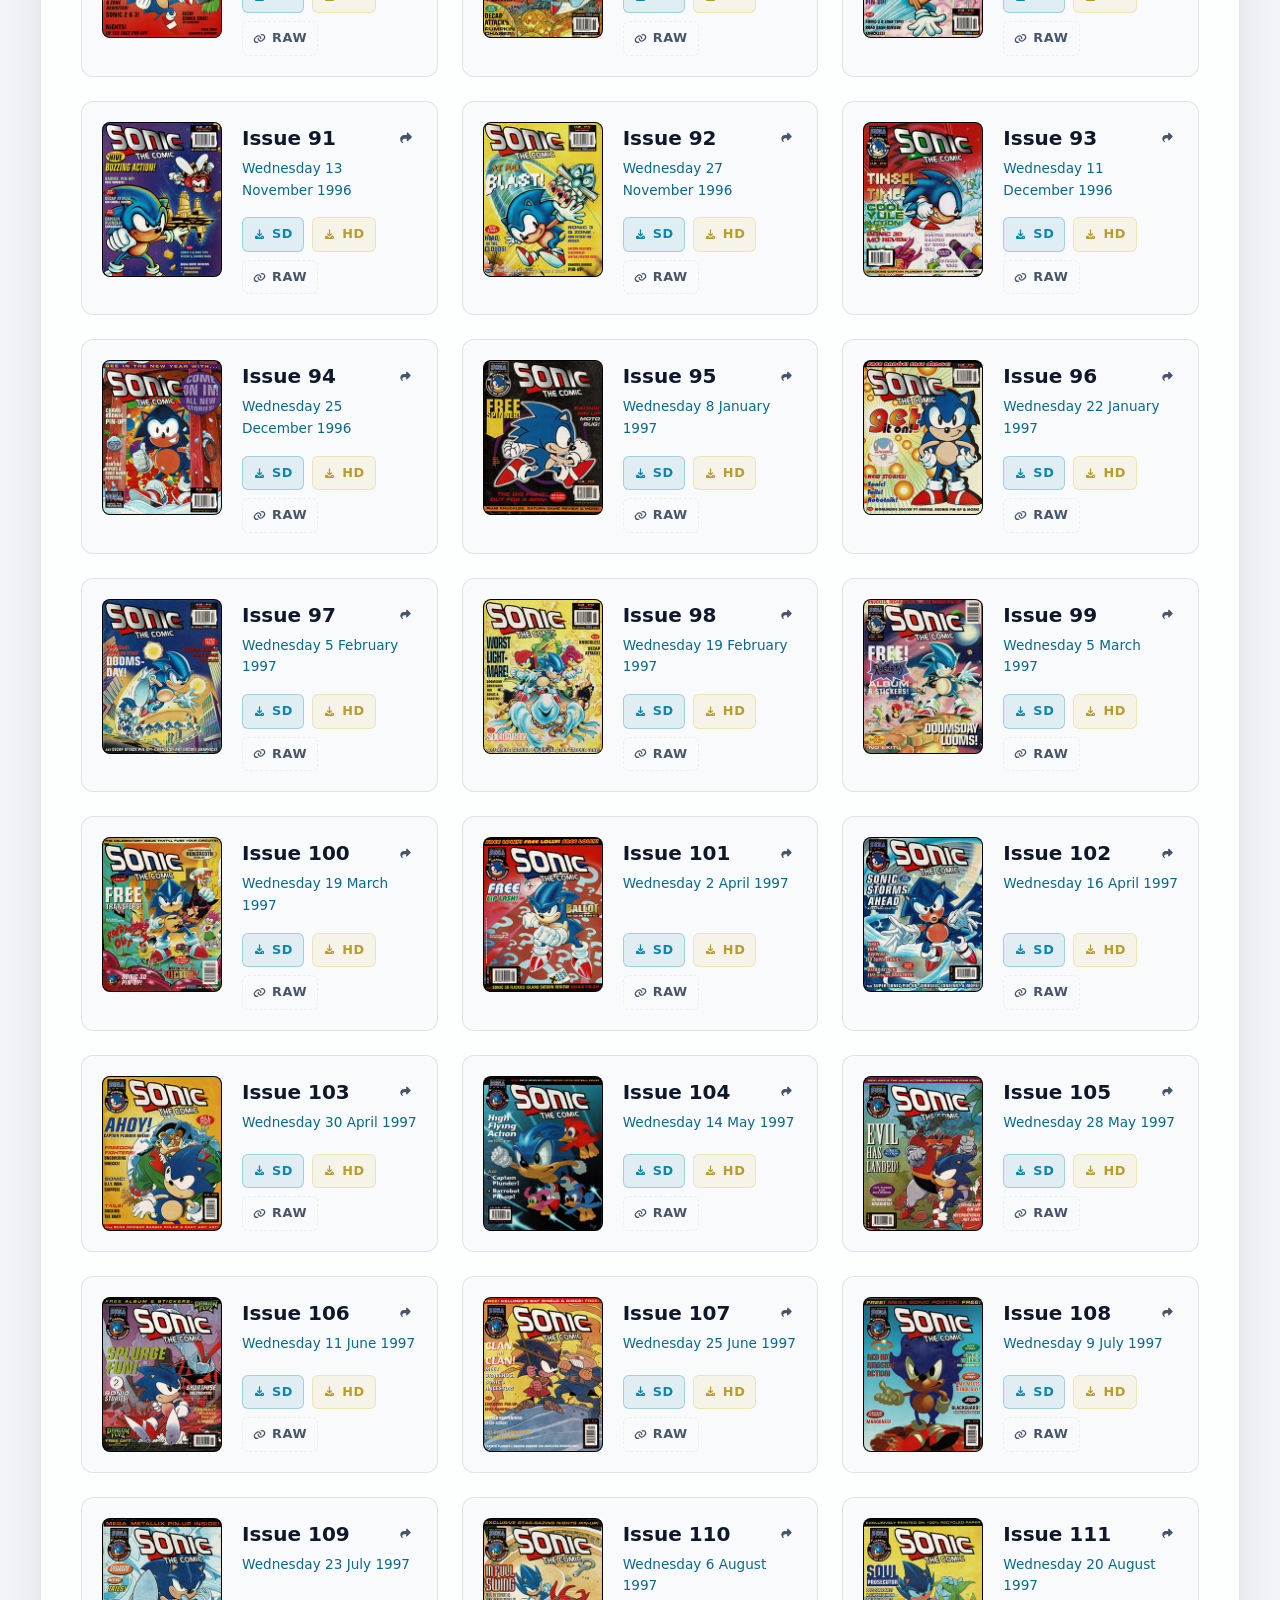
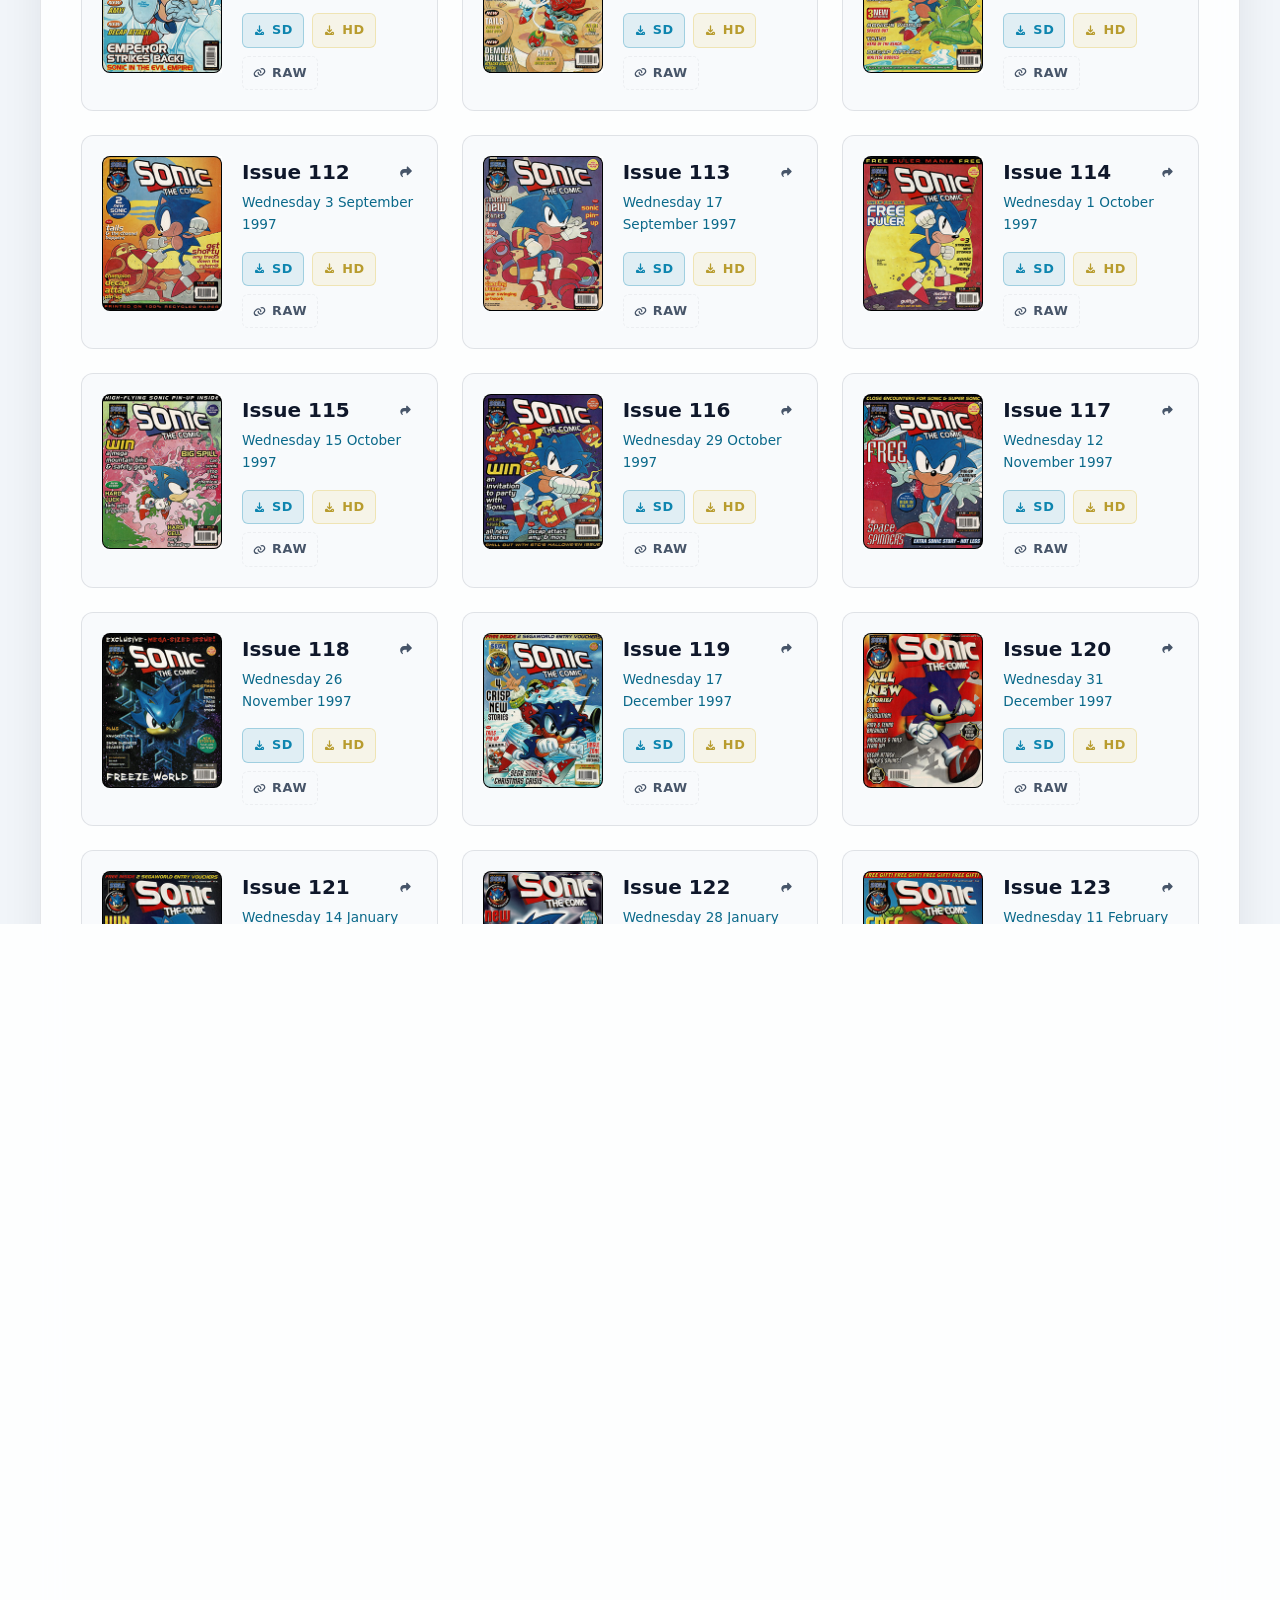
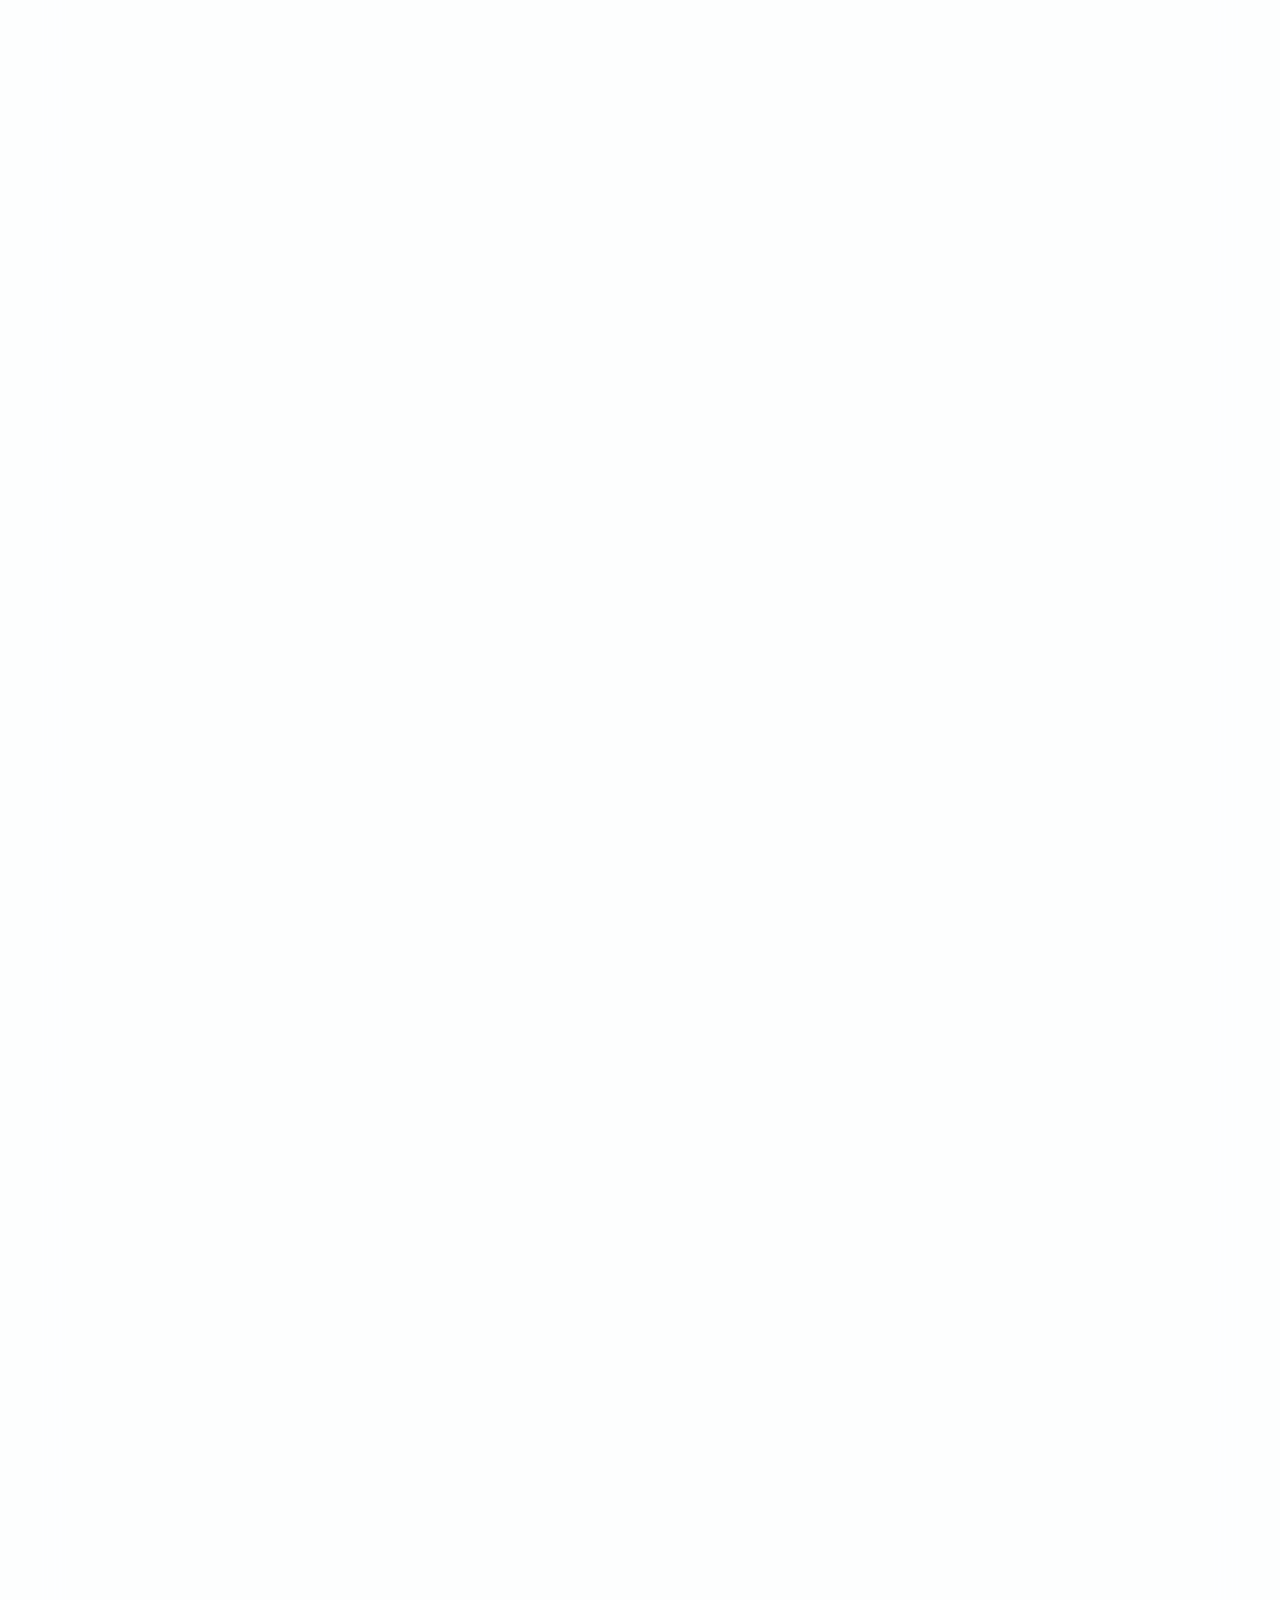
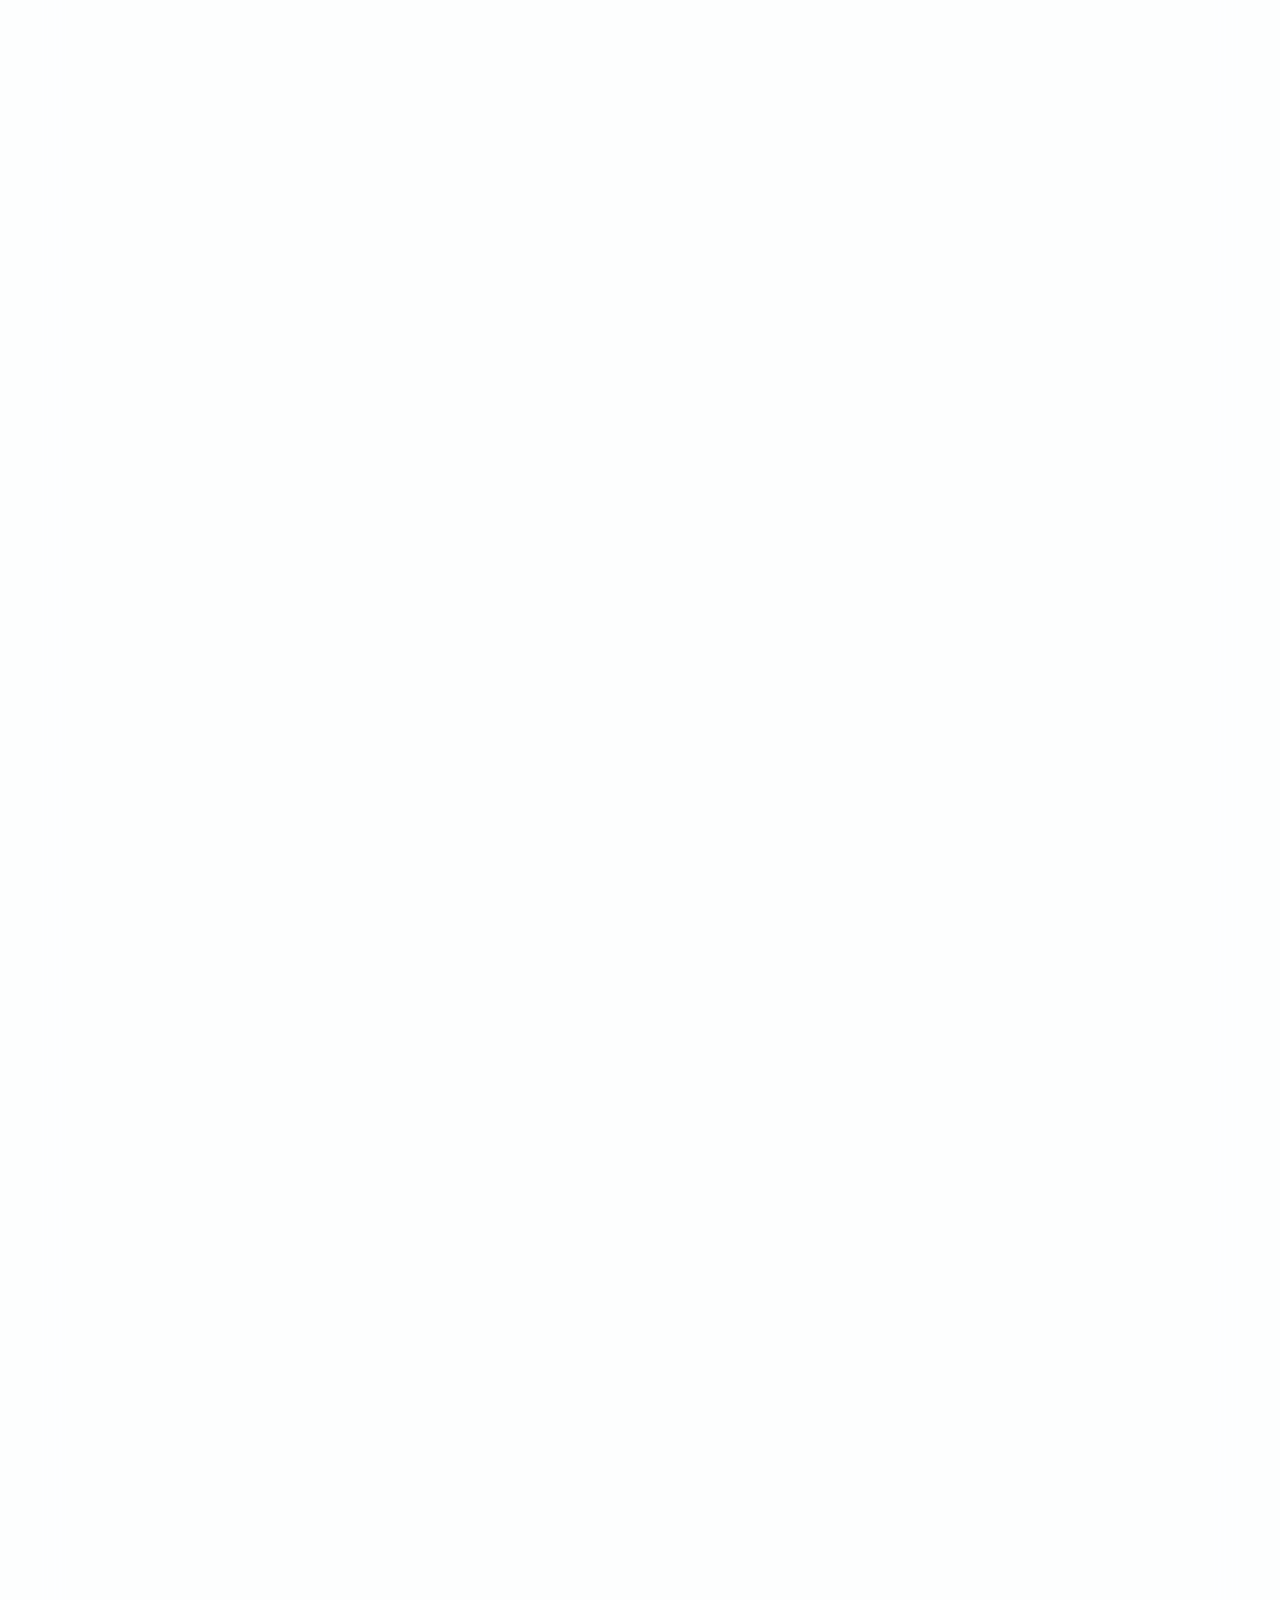
==== commit 4a5ee123: "data: update issue 186 contents and format files" ====
--- a/index.html
+++ b/index.html
@@ -357,11 +357,13 @@
         </div>
 
         <div class="grid" id="issue-grid" aria-label="Comic Issues Grid"></div>
-        
 
         <div class="empty-state hidden" id="empty-state">
           <p>No issues found for your search criteria.</p>
-          <button class="btn btn-secondary clear-filters-btn hidden" class="mt-16">
+          <button
+            class="btn btn-secondary clear-filters-btn hidden"
+            class="mt-16"
+          >
             Clear Search & Filters
           </button>
         </div>
@@ -380,11 +382,13 @@
           id="specials-grid"
           aria-label="Special Issues Grid"
         ></div>
-        
 
         <div class="empty-state hidden" id="specials-empty-state">
           <p>No special issues matching your search criteria.</p>
-          <button class="btn btn-secondary clear-filters-btn hidden" class="mt-16">
+          <button
+            class="btn btn-secondary clear-filters-btn hidden"
+            class="mt-16"
+          >
             Clear Search & Filters
           </button>
         </div>
@@ -547,7 +551,9 @@
           <h3>Want to help or follow updates?</h3>
           <p>
             Have the original issues, access to an A3 scanner, and want to help?
-            Find us on the Sonic the Comic the Podcast Discord. All contributions are welcome! You can also follow our Bluesky for project announcements and new rescan updates.
+            Find us on the Sonic the Comic the Podcast Discord. All
+            contributions are welcome! You can also follow our Bluesky for
+            project announcements and new rescan updates.
           </p>
           <div class="contact-actions">
             <a
@@ -556,7 +562,8 @@
               rel="noopener noreferrer"
               class="btn btn-primary btn-inline btn-large btn-bluesky"
             >
-              <span class="icon icon-bluesky"></span> Follow @stcscans on Bluesky
+              <span class="icon icon-bluesky"></span> Follow @stcscans on
+              Bluesky
             </a>
             <a
               href="https://discord.gg/Kw7cerWusg"
--- a/style.css
+++ b/style.css
@@ -630,7 +630,6 @@
 }
 
 .empty-state {
-  
   text-align: center;
   padding: 80px 20px;
   color: var(--text-muted);
@@ -1310,7 +1309,6 @@
 }
 
 .empty-state {
-  
   text-align: center;
   margin-top: 32px;
 }
@@ -1420,11 +1418,24 @@
 
 /* Initial hidden states for dynamically toggled issue page elements */
 
-
-#issue-date-container, #issue-price-container { display: inline-flex; }
-#issue-contents-container, #issue-context-section, #comic-reader-section, #pager-prev-spacer { display: block; }
-#btn-read-online, #dl-raw, #podcast-link, #wiki-btn, #pager-prev, #pager-next { display: flex; }
-
+#issue-date-container,
+#issue-price-container {
+  display: inline-flex;
+}
+#issue-contents-container,
+#issue-context-section,
+#comic-reader-section,
+#pager-prev-spacer {
+  display: block;
+}
+#btn-read-online,
+#dl-raw,
+#podcast-link,
+#wiki-btn,
+#pager-prev,
+#pager-next {
+  display: flex;
+}
 
 .issue-detail-card {
   background: var(--panel-bg);
@@ -1912,10 +1923,13 @@
   color: var(--text-accent-1);
   font-size: 0.9rem;
   font-weight: 600;
+  font-family: inherit;
+  line-height: 1.5;
   padding: 6px 14px;
   border-radius: 8px;
   cursor: pointer;
   transition: all 0.2s ease;
+  text-decoration: none;
 }
 
 .comic-reader-action-btn:hover {
@@ -1930,21 +1944,6 @@
   width: 14px;
   height: 14px;
   background-color: currentColor;
-}
-
-.comic-reader-external-link {
-  display: inline-flex;
-  align-items: center;
-  gap: 6px;
-  color: var(--text-muted);
-  font-size: 0.9rem;
-  font-weight: 600;
-  text-decoration: none;
-  transition: color 0.15s ease;
-}
-
-.comic-reader-external-link:hover {
-  color: var(--text-accent-1);
 }
 
 .comic-reader-frame-container {
@@ -2067,7 +2066,7 @@
   max-height: 90vh;
   object-fit: contain;
   border-radius: 8px;
-  box-shadow: 0 4px 20px rgba(0,0,0,0.5);
+  box-shadow: 0 4px 20px rgba(0, 0, 0, 0.5);
   display: block;
 }
 .gallery-close-btn {
@@ -2081,7 +2080,7 @@
   width: 40px;
   height: 40px;
   cursor: pointer;
-  box-shadow: 0 2px 10px rgba(0,0,0,0.3);
+  box-shadow: 0 2px 10px rgba(0, 0, 0, 0.3);
   display: flex;
   justify-content: center;
   align-items: center;
@@ -2099,6 +2098,16 @@
 }
 
 /* Icons */
+.icon-maximize {
+  -webkit-mask-image: url("images/icons/maximize-solid-full.svg");
+  mask-image: url("images/icons/maximize-solid-full.svg");
+}
+
+.icon-internet-archive {
+  -webkit-mask-image: url("images/icons/internet-archive-brands-solid-full.svg");
+  mask-image: url("images/icons/internet-archive-brands-solid-full.svg");
+}
+
 .icon-magnifying-glass-plus {
   -webkit-mask-image: url("images/icons/magnifying-glass-plus-solid-full.svg");
   mask-image: url("images/icons/magnifying-glass-plus-solid-full.svg");
@@ -2114,12 +2123,14 @@
   position: relative;
   display: inline-block;
   cursor: pointer;
-  transition: transform 0.3s ease, box-shadow 0.3s ease;
+  transition:
+    transform 0.3s ease,
+    box-shadow 0.3s ease;
   border-radius: 8px;
 }
 .issue-cover-image-wrapper:hover {
   transform: scale(1.02);
-  box-shadow: 0 12px 32px rgba(0,0,0,0.4);
+  box-shadow: 0 12px 32px rgba(0, 0, 0, 0.4);
 }
 
 .issue-cover-overlay {
@@ -2161,6 +2172,40 @@
 }
 
 @keyframes spin {
-  to { transform: rotate(360deg); }
-}
-#issue-content { display: block; }
+  to {
+    transform: rotate(360deg);
+  }
+}
+#issue-content {
+  display: block;
+}
+/* Faux Fullscreen Fallback for iOS/Mobile */
+.comic-reader-frame-container.faux-fullscreen {
+  position: fixed !important;
+  top: 0 !important;
+  left: 0 !important;
+  z-index: 99999 !important;
+  width: 100vw !important;
+  height: 100vh !important;
+  max-height: none !important;
+  min-height: none !important;
+  border-radius: 0 !important;
+  border: none !important;
+  background: #000000 !important;
+  margin: 0 !important;
+  padding: 0 !important;
+}
+
+.comic-reader-frame-container.faux-fullscreen .comic-reader-iframe {
+  top: -40px;
+  height: calc(100% + 40px);
+}
+
+.comic-reader-frame-container.faux-fullscreen .comic-reader-exit-float {
+  display: inline-flex;
+  align-items: center;
+}
+
+body.faux-fullscreen-active {
+  overflow: hidden !important;
+}
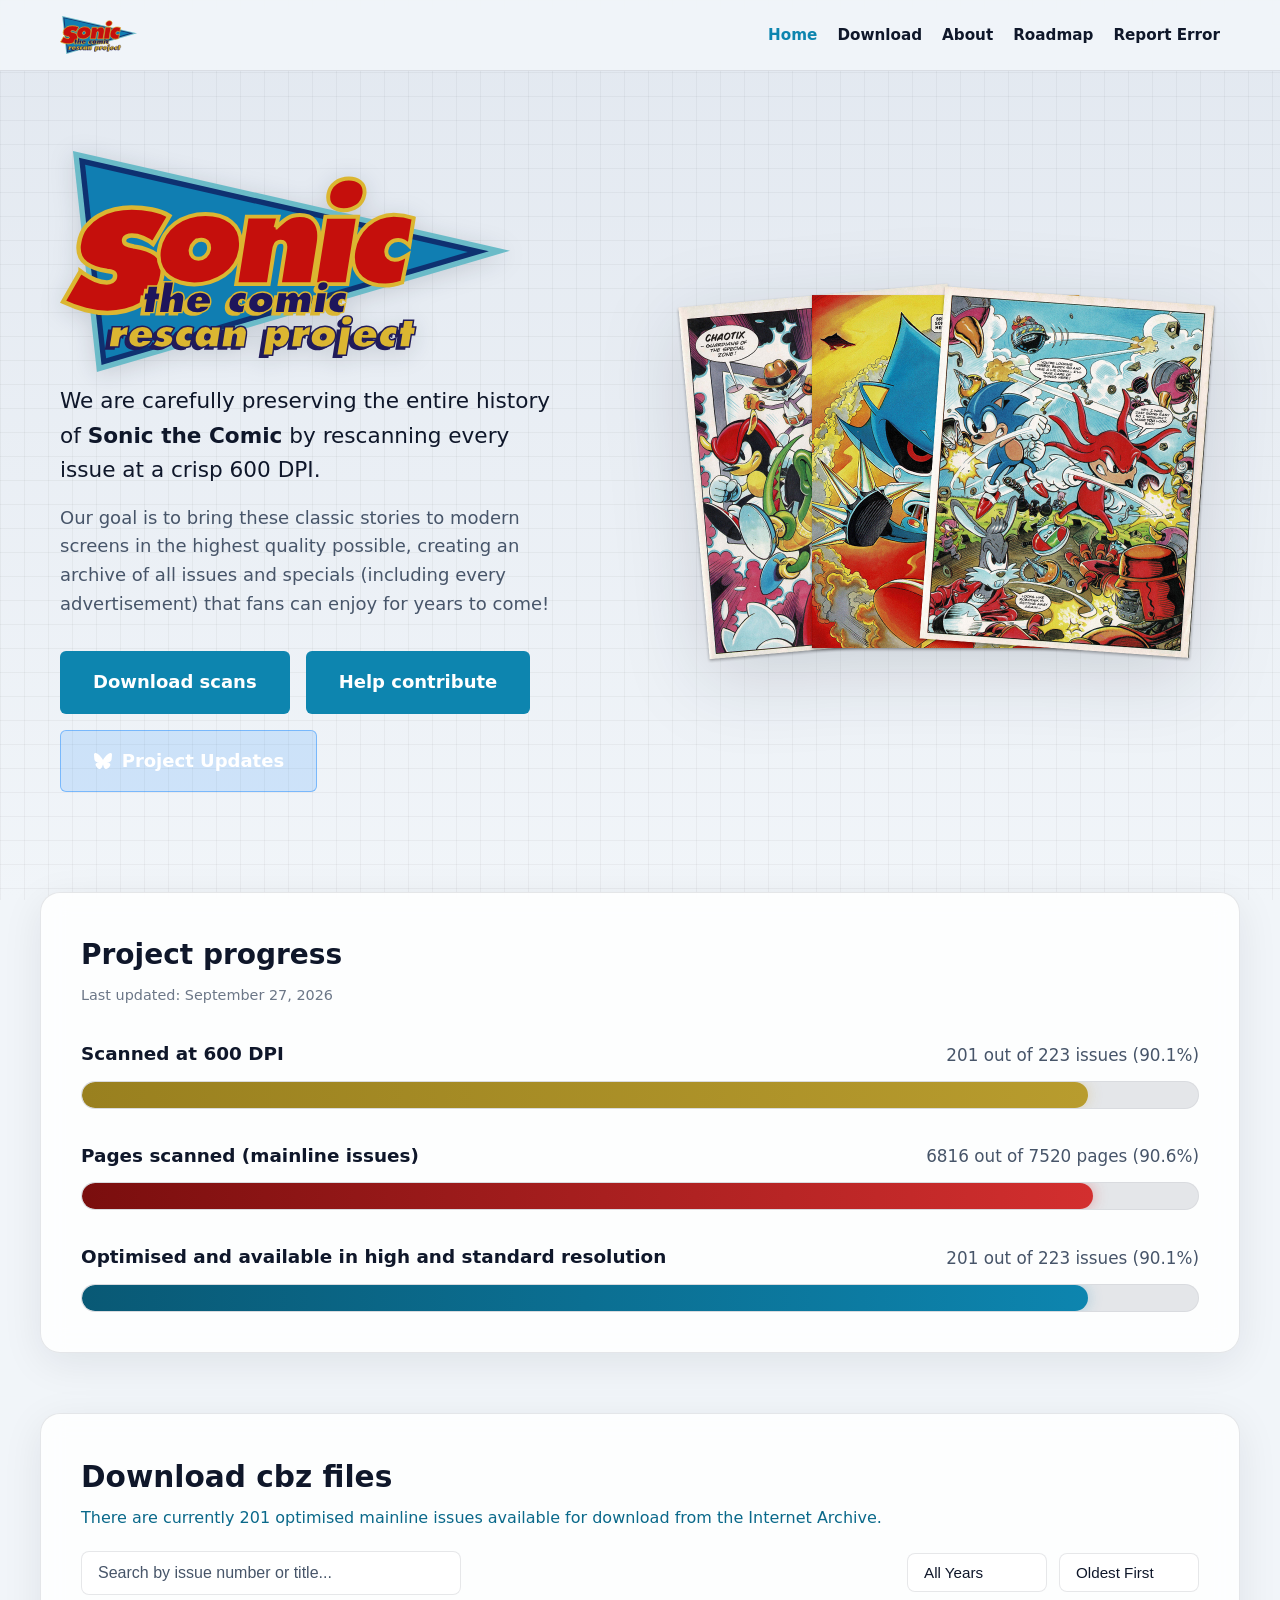
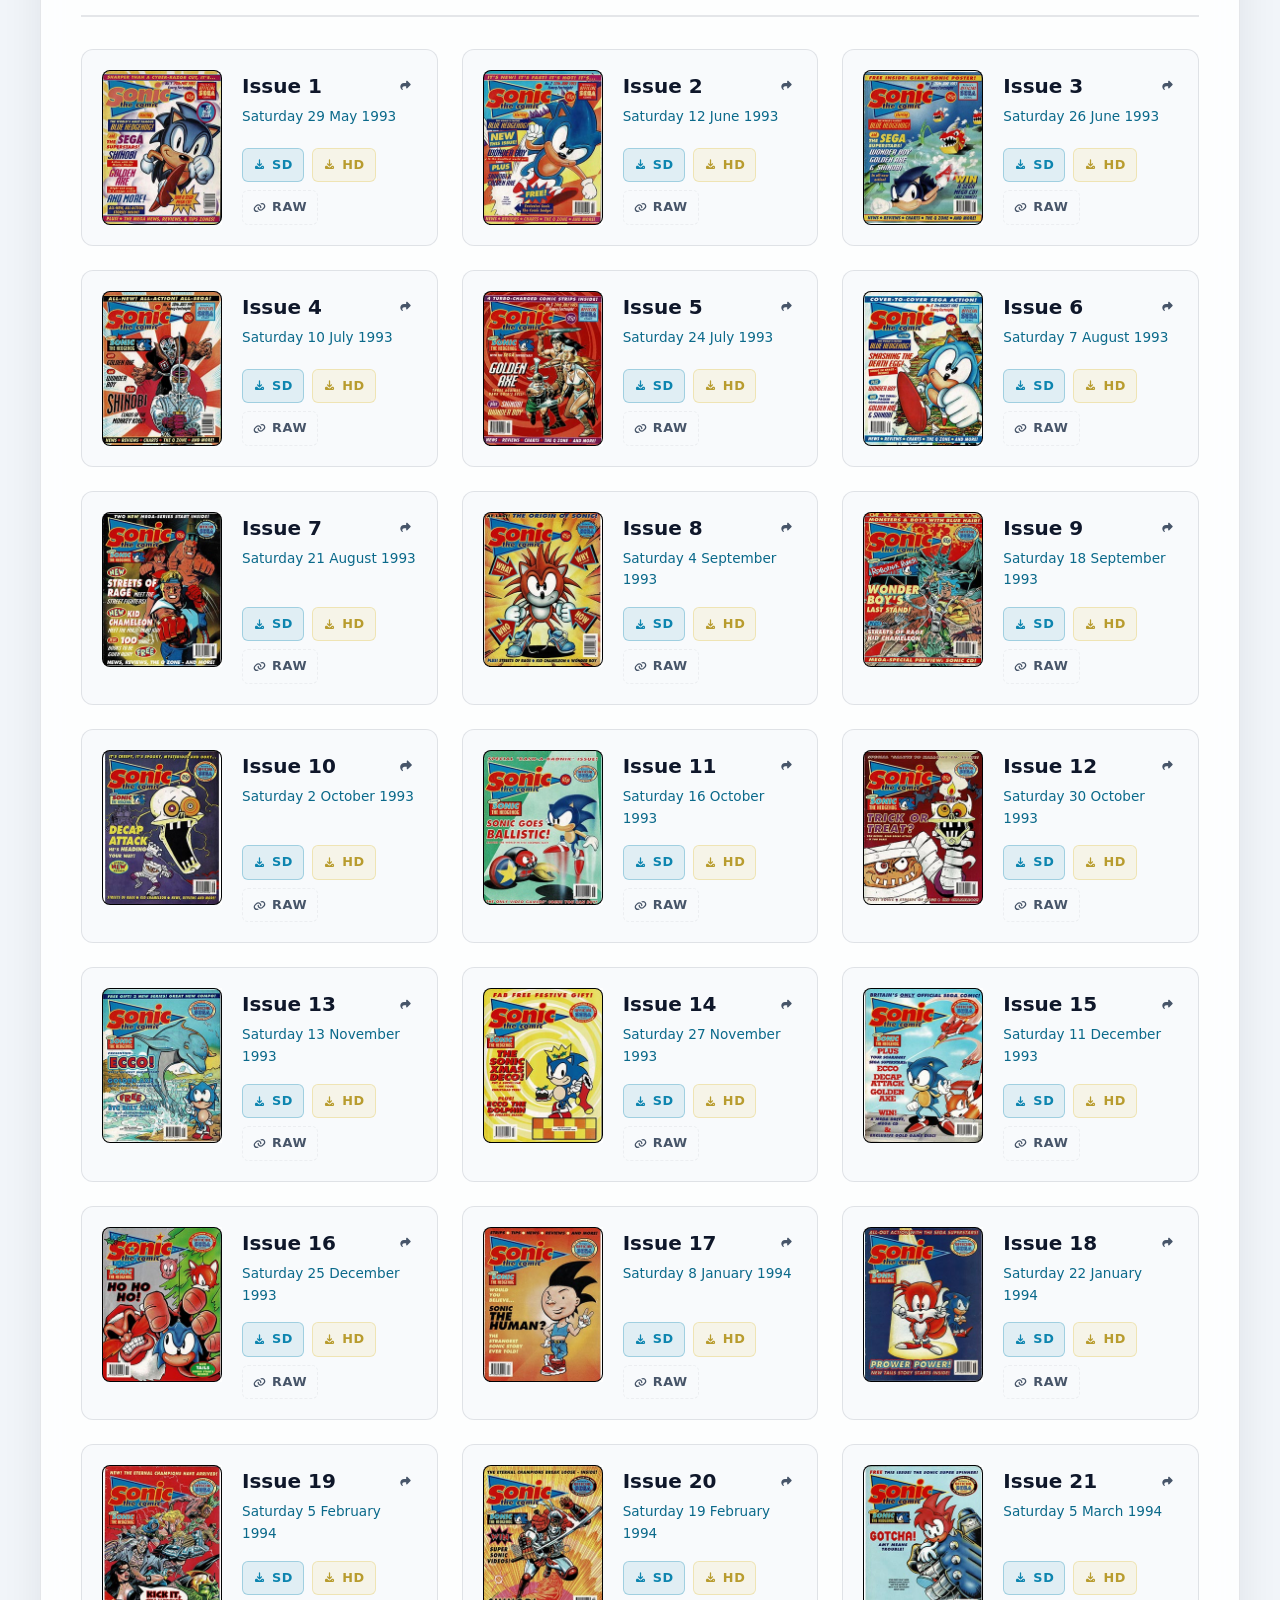
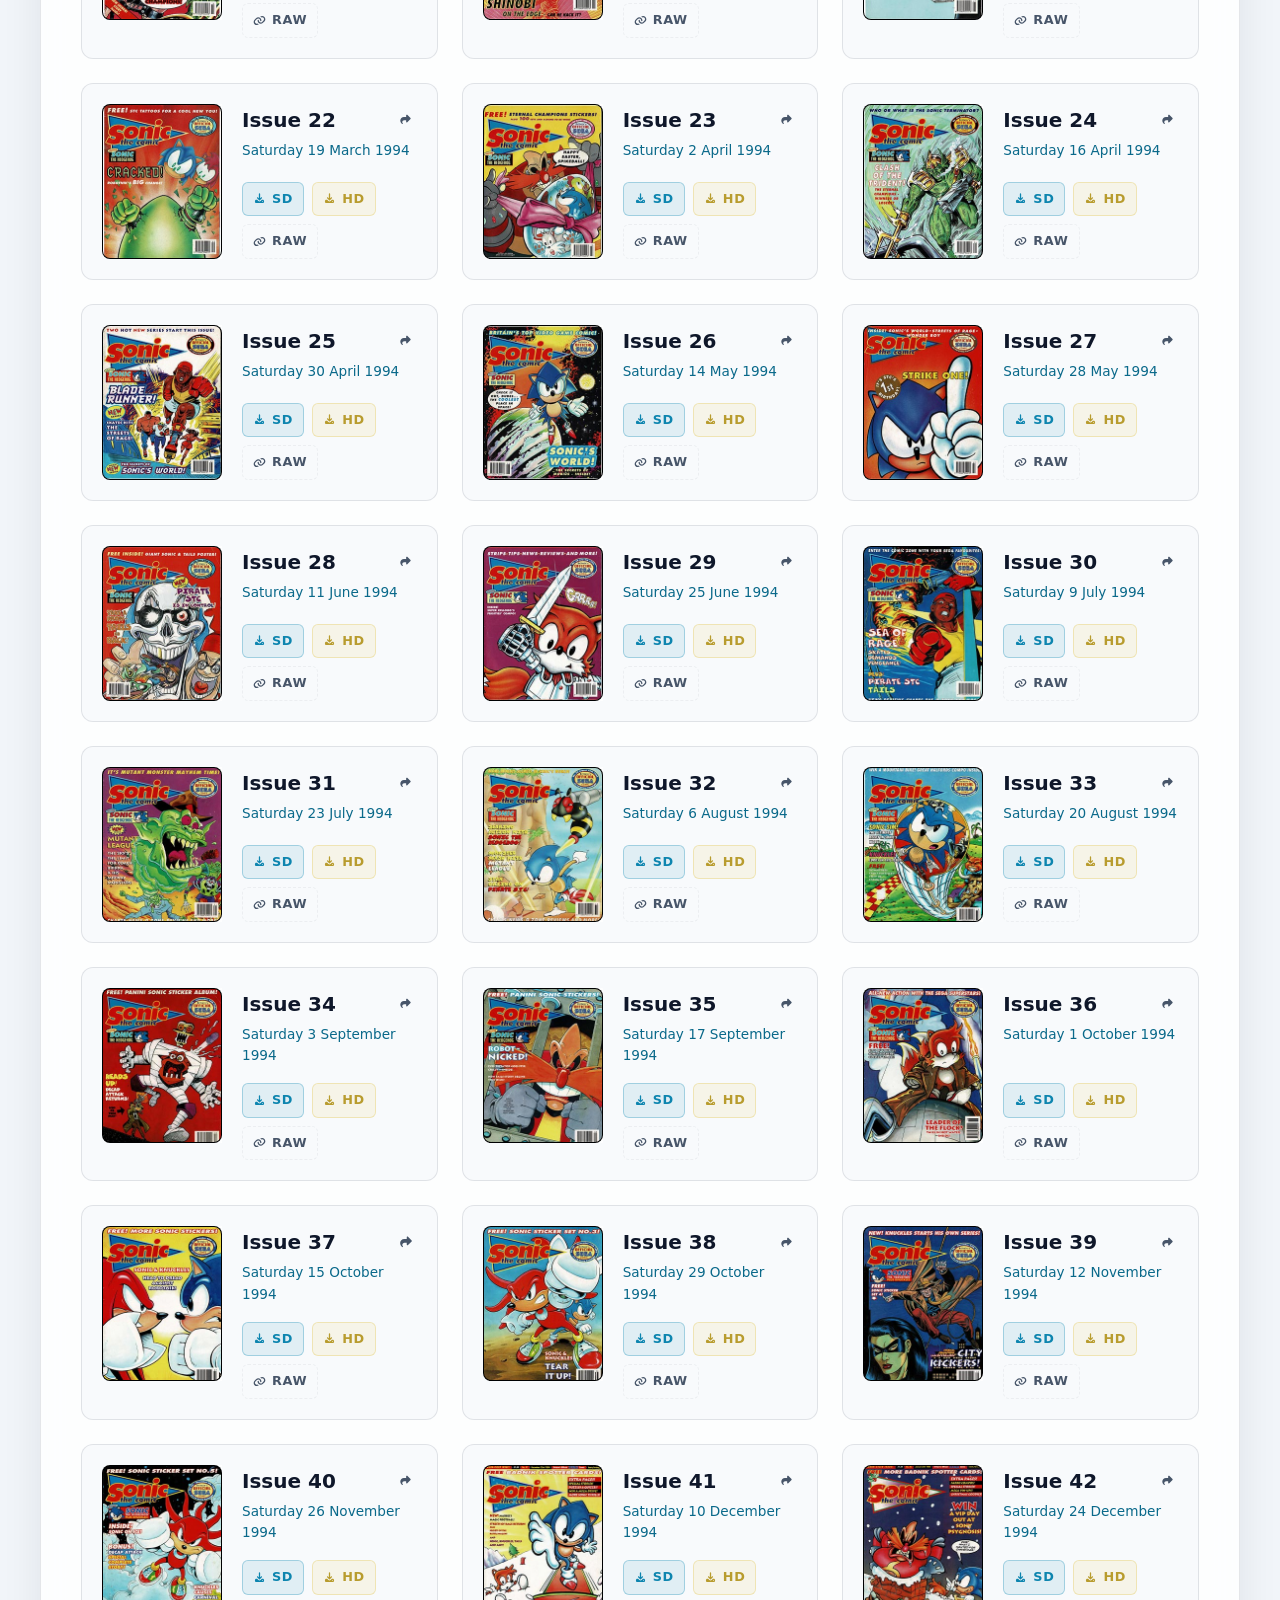
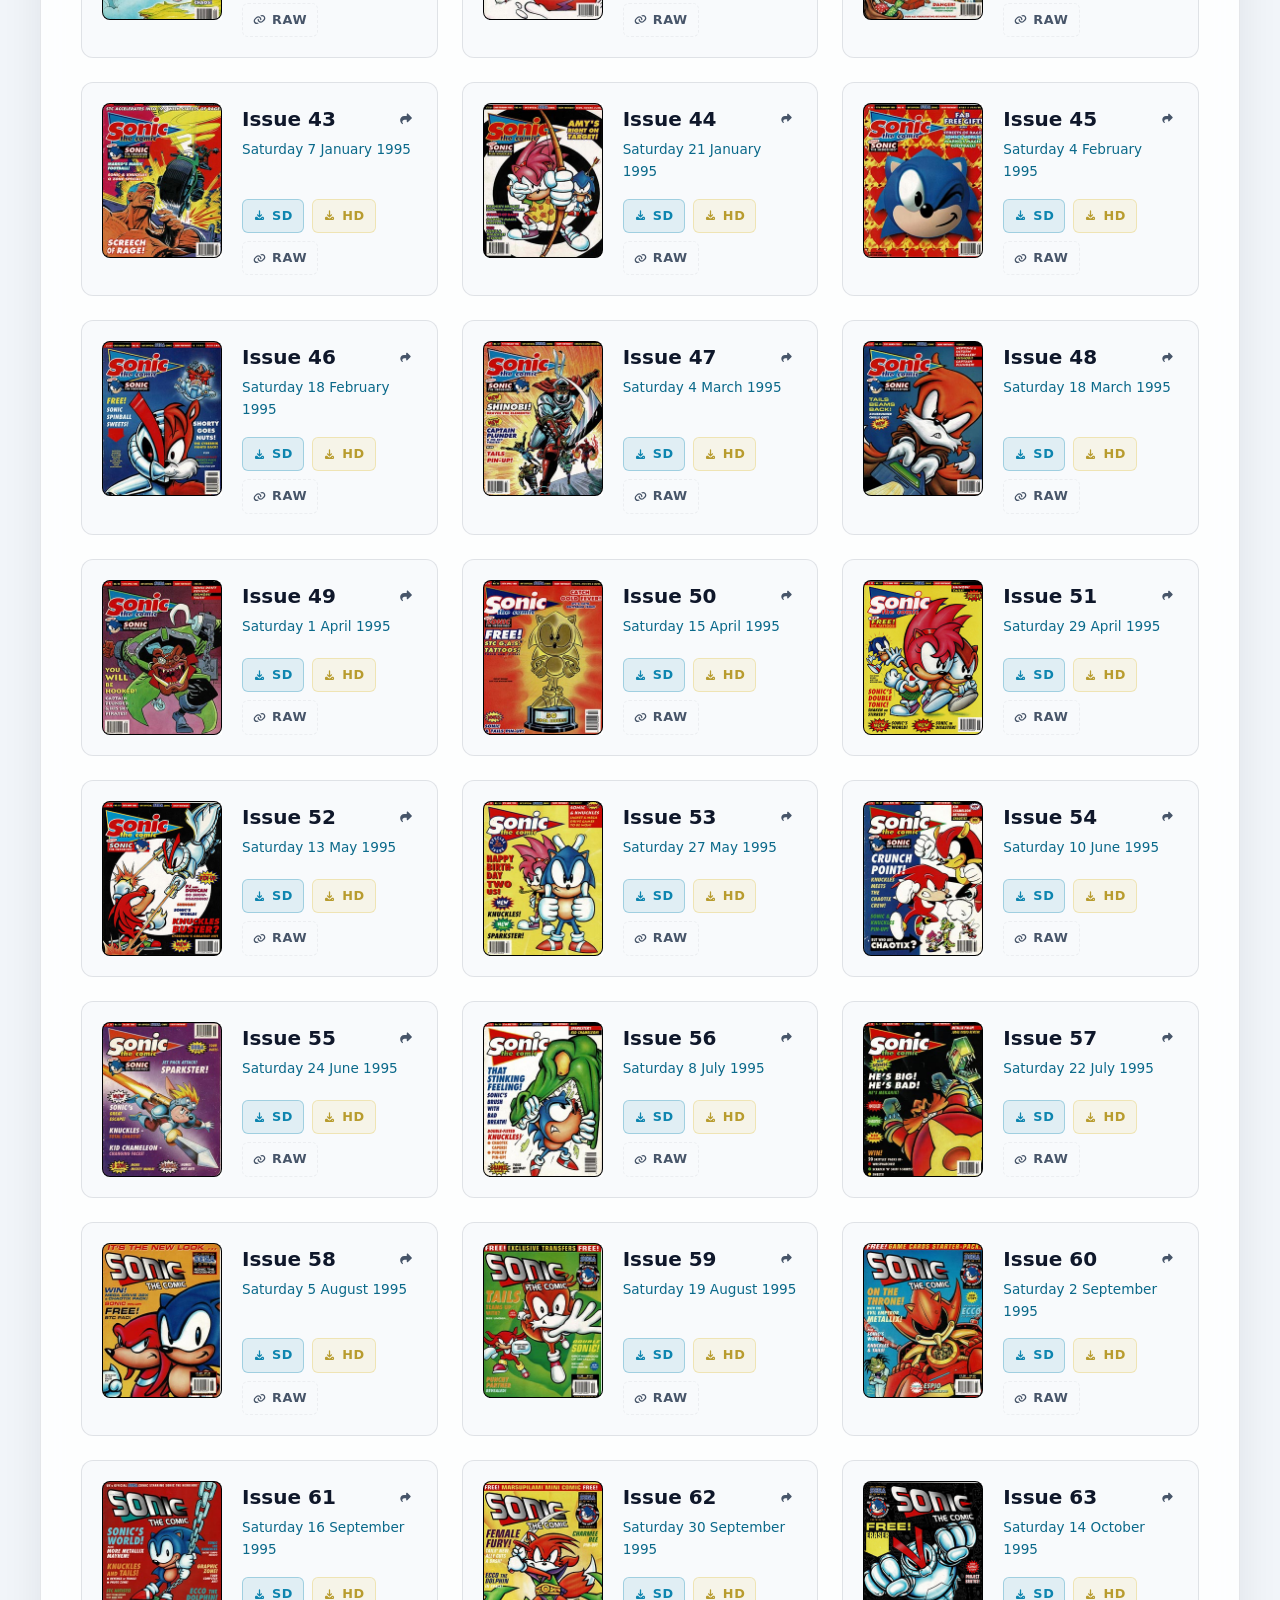
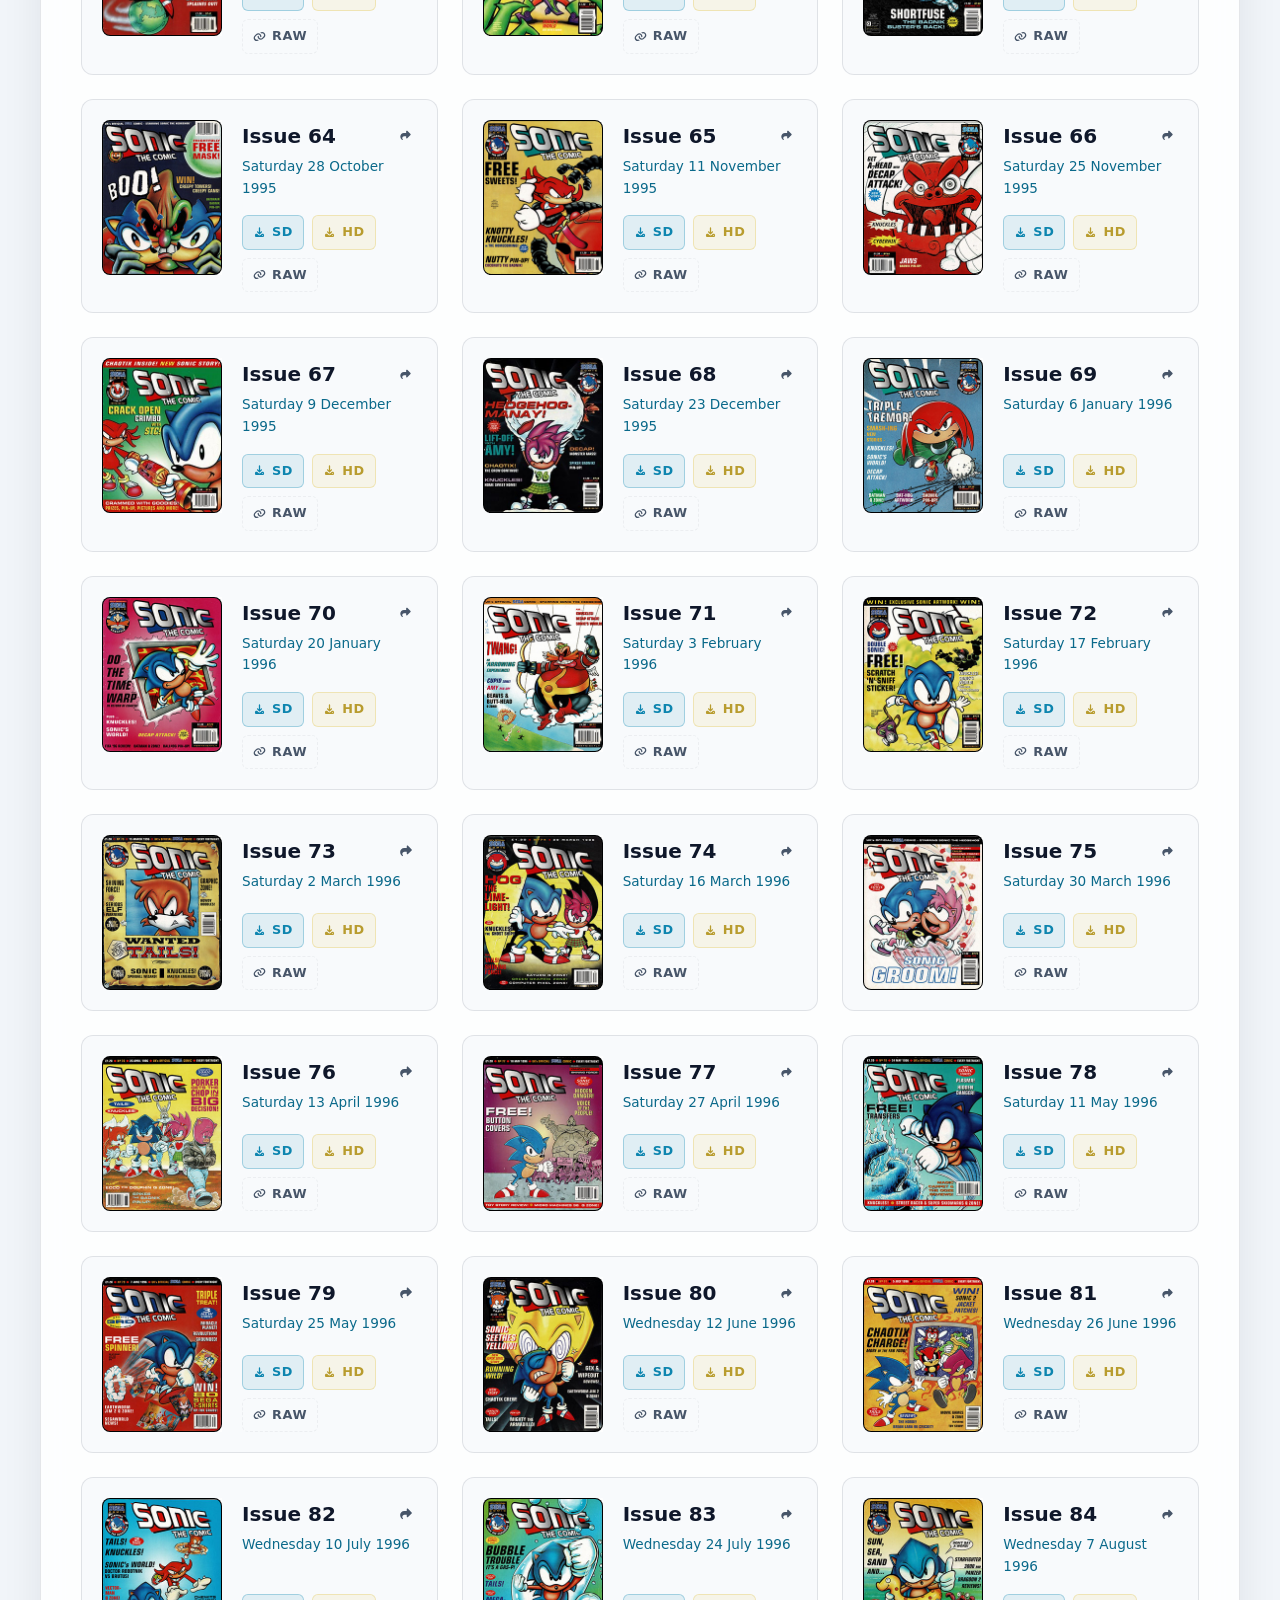
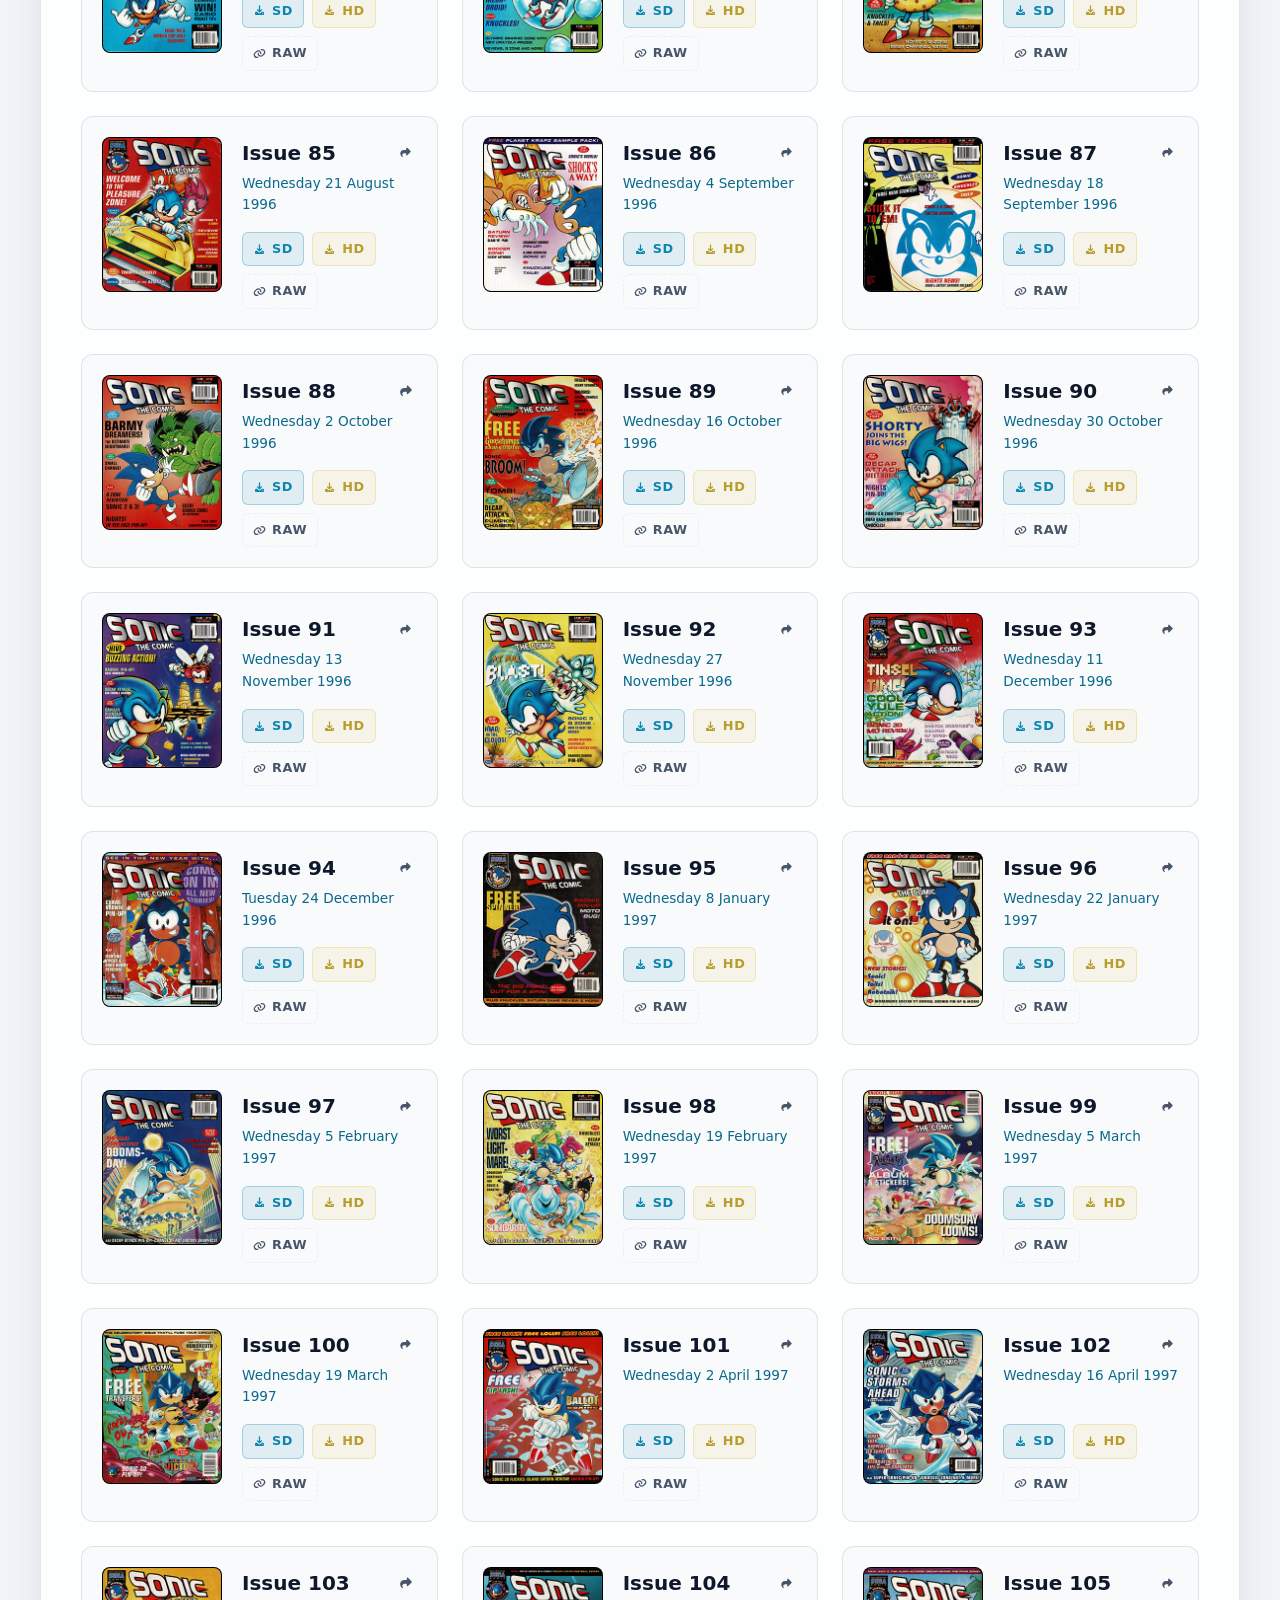
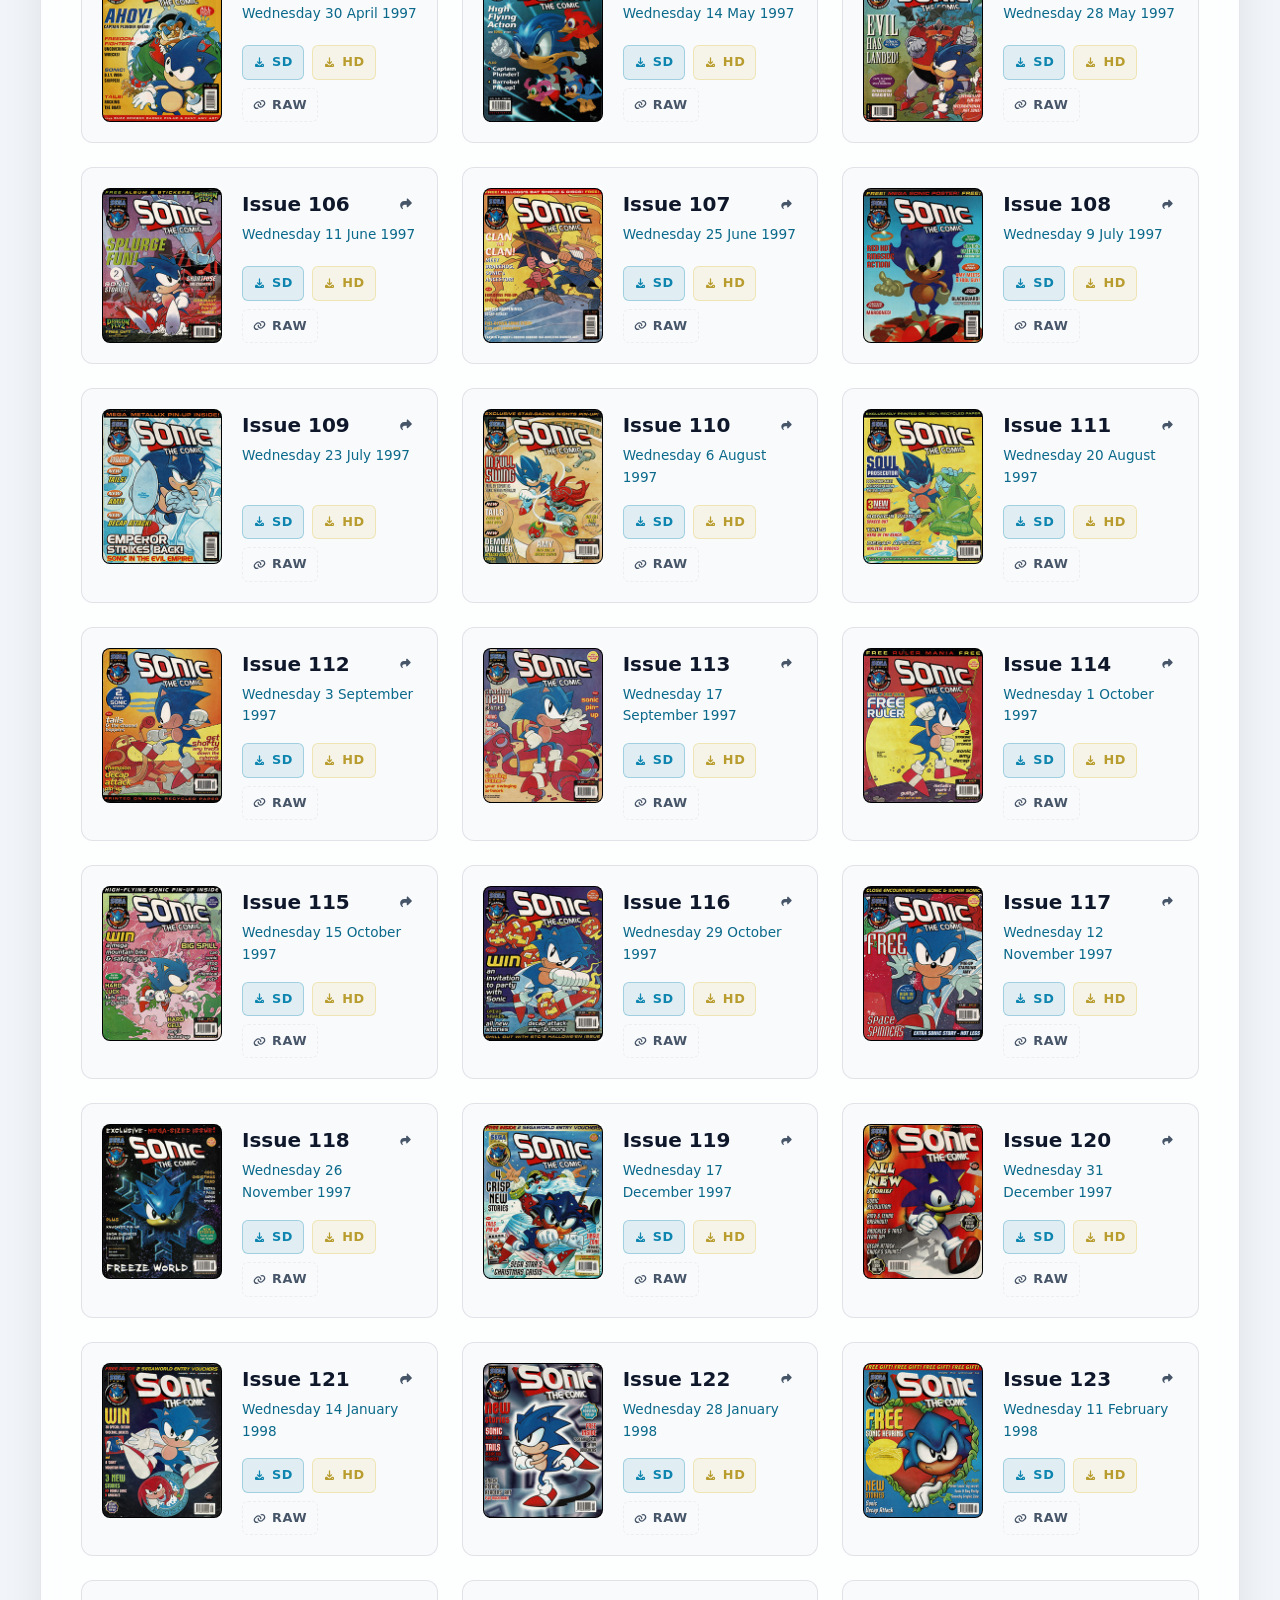
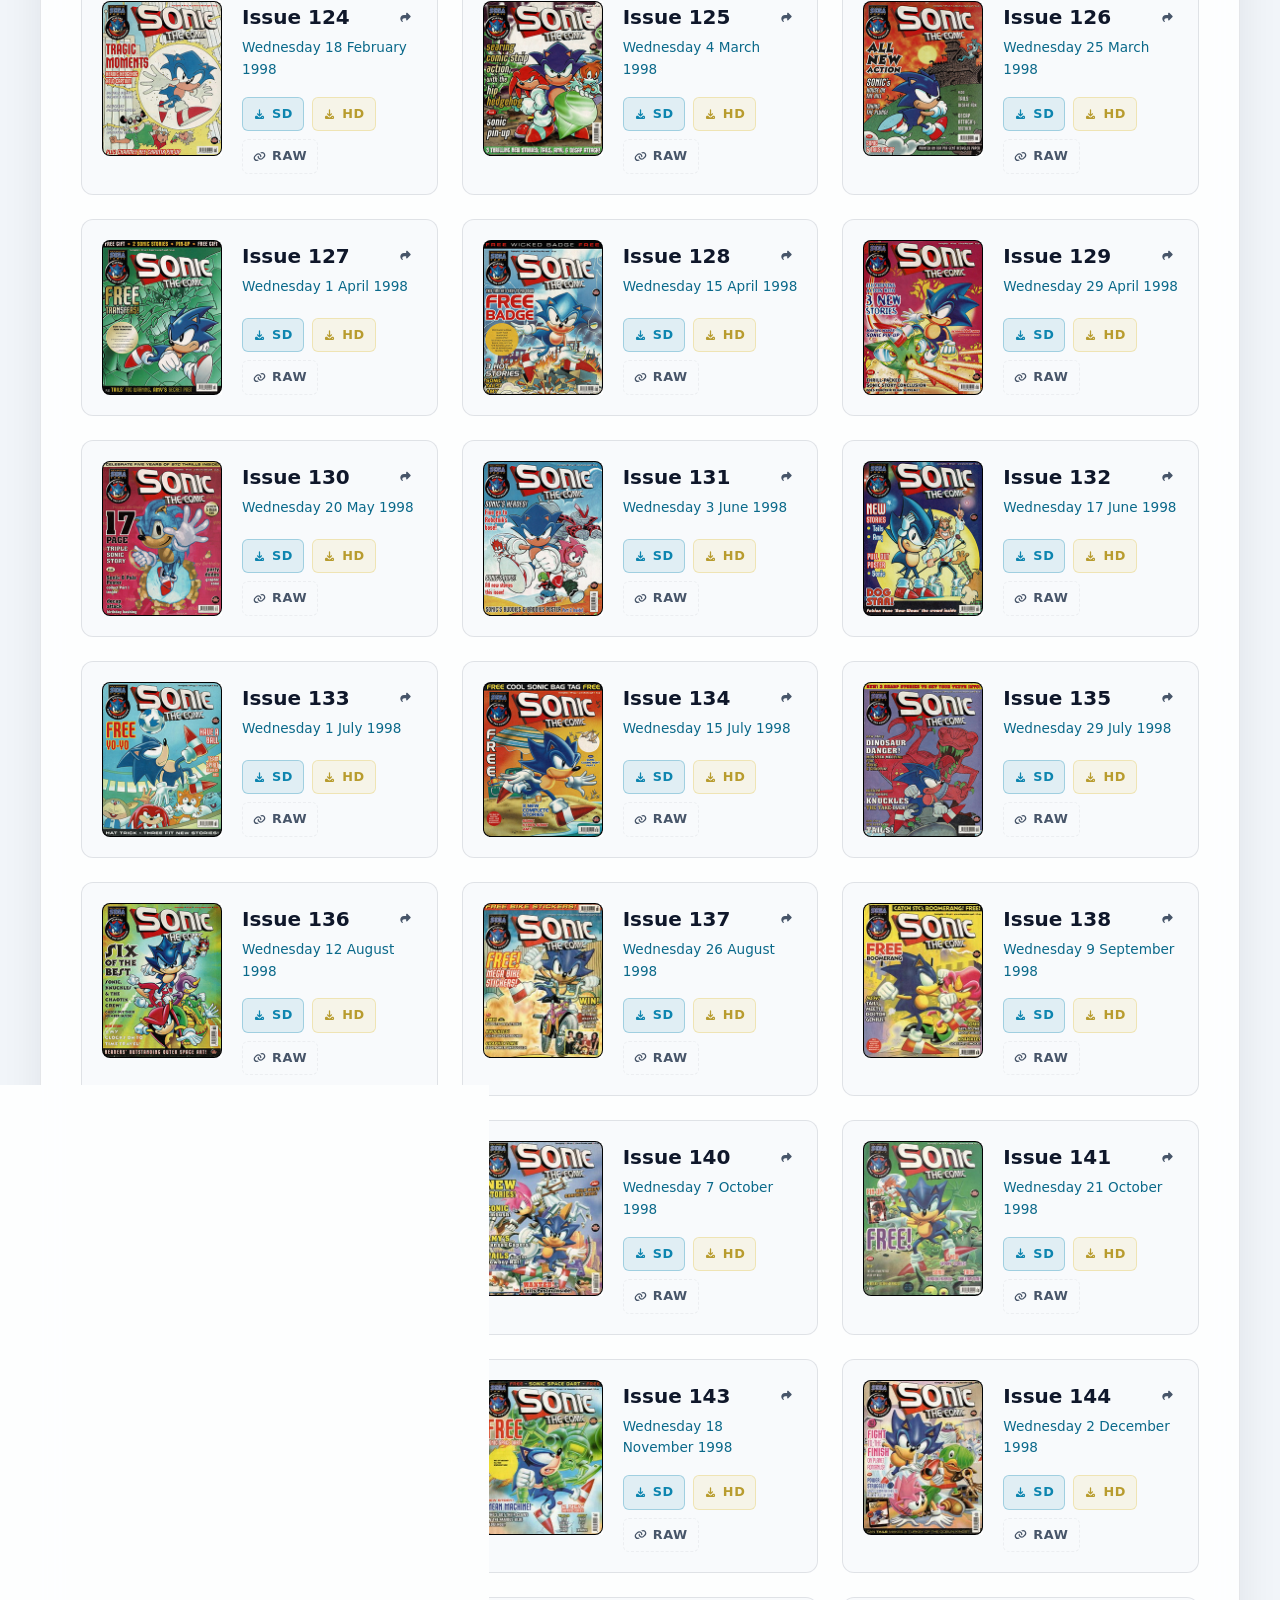
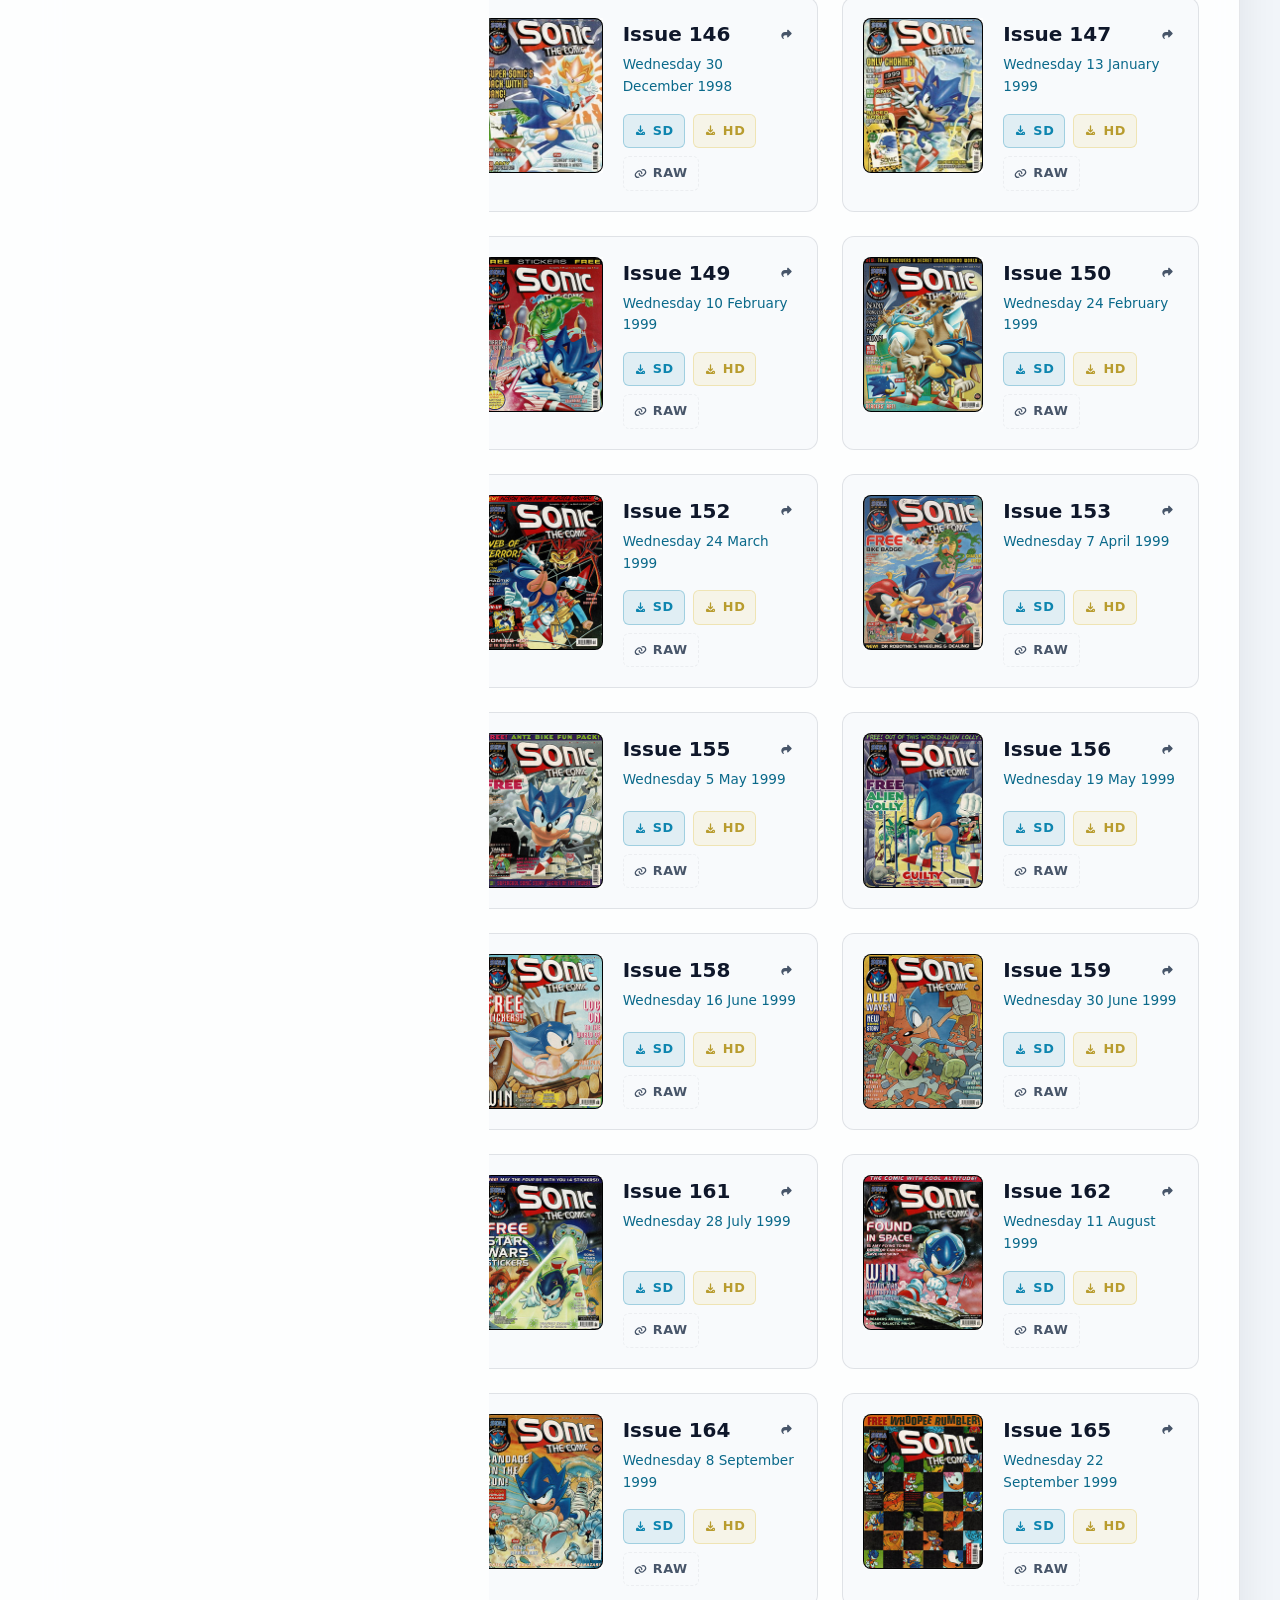
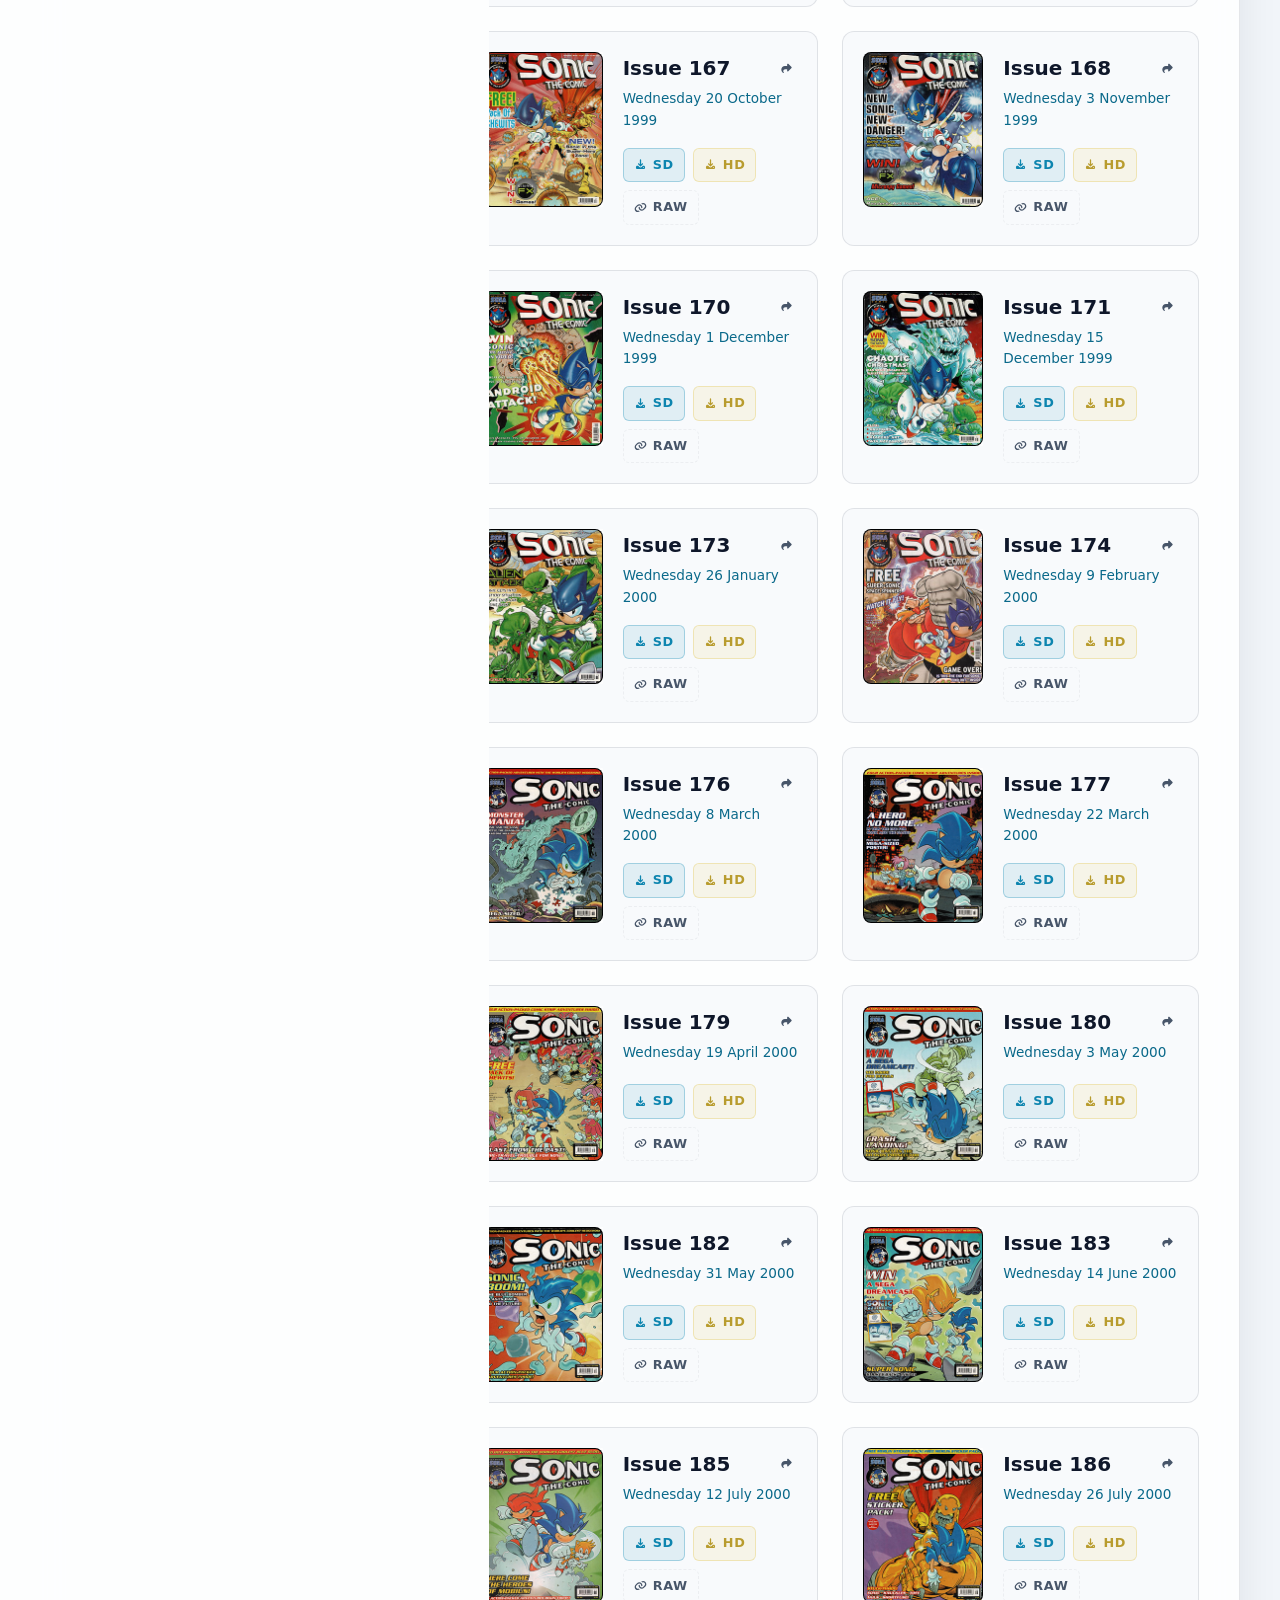
==== commit c207e00d: "Restore issue grid on home page, rename nav links, mirror progress bars" ====
--- a/index.html
+++ b/index.html
@@ -78,6 +78,23 @@
     <link rel="stylesheet" href="style.css" />
   </head>
   <body>
+    <header class="site-header">
+      <div class="container site-header-container">
+        <a href="index.html" class="logo-link">
+          <img src="images/stc-rp-logo.svg" alt="Sonic the Comic Rescan Project Logo" class="site-logo" />
+        </a>
+        <nav class="site-nav">
+          <ul>
+            <li><a class="active" href="index.html">Home</a></li>
+            <li><a href="downloads.html">Download</a></li>
+            <li><a href="about.html">About</a></li>
+            <li><a href="roadmap.html">Roadmap</a></li>
+            <li><a href="error-report.html">Report Error</a></li>
+          </ul>
+        </nav>
+      </div>
+    </header>
+
     <header class="hero">
       <div class="container hero-container">
         <div class="hero-content">
@@ -126,58 +143,7 @@
       </div>
     </header>
 
-    <section class="container bulk-download-section">
-      <div class="content-panel bulk-download-panel">
-        <h2 class="bulk-download-title">Download the Complete Original Run</h2>
-        <p class="bulk-download-text">
-          We've compiled all issues with original stories (Issues 1&ndash;184)
-          into four convenient Standard Resolution ZIP archives hosted on the
-          Internet Archive. Grab them all below!
-        </p>
-        <div class="bulk-download-grid">
-          <a
-            href="https://archive.org/download/sonic-the-comic-001-184-sd/STC-001-050-SD.zip"
-            class="btn btn-primary btn-bulk-download"
-          >
-            <span class="btn-bulk-title"
-              ><span class="icon-download icon-download-large"></span>Issues
-              1&ndash;50</span
-            >
-            <span class="btn-bulk-size">1.9 GB ZIP</span>
-          </a>
-          <a
-            href="https://archive.org/download/sonic-the-comic-001-184-sd/STC-051-100-SD.zip"
-            class="btn btn-primary btn-bulk-download"
-          >
-            <span class="btn-bulk-title"
-              ><span class="icon-download icon-download-large"></span>Issues
-              51&ndash;100</span
-            >
-            <span class="btn-bulk-size">1.6 GB ZIP</span>
-          </a>
-          <a
-            href="https://archive.org/download/sonic-the-comic-001-184-sd/STC-101-150-SD.zip"
-            class="btn btn-primary btn-bulk-download"
-          >
-            <span class="btn-bulk-title"
-              ><span class="icon-download icon-download-large"></span>Issues
-              101&ndash;150</span
-            >
-            <span class="btn-bulk-size">1.4 GB ZIP</span>
-          </a>
-          <a
-            href="https://archive.org/download/sonic-the-comic-001-184-sd/STC-151-184-SD.zip"
-            class="btn btn-primary btn-bulk-download"
-          >
-            <span class="btn-bulk-title"
-              ><span class="icon-download icon-download-large"></span>Issues
-              151&ndash;184</span
-            >
-            <span class="btn-bulk-size">1.0 GB ZIP</span>
-          </a>
-        </div>
-      </div>
-    </section>
+    
 
     <section class="progress-section container">
       <div class="progress-header">
@@ -222,102 +188,7 @@
       </div>
     </section>
 
-    <section class="resolution-info">
-      <div class="container">
-        <div class="progress-header mb-24">
-          <h2>File formats and resolutions</h2>
-        </div>
-
-        <div class="res-grid">
-          <div class="res-card standard">
-            <h3>
-              Standard resolution<span class="res-muted">(~200 DPI)</span>
-            </h3>
-            <p>
-              Perfect for reading on the go. Provides a crisp 1:1 pixel match
-              for mobile devices without wasting bandwidth or storage space.
-            </p>
-            <ul class="res-specs">
-              <li><strong>Image height:</strong> 2200px</li>
-              <li><strong>Average size:</strong> ~40MB per issue</li>
-              <li>
-                <strong>Best for:</strong> Smartphones, standard iPads, Amazon
-                Fire HD
-              </li>
-            </ul>
-            <div class="mt-24">
-              <a
-                href="https://archive.org/compress/sonic-the-comic-standard-resolution-scans/formats=COMIC%20BOOK%20ZIP&file=/sonic-the-comic-standard-resolution-scans.zip"
-                class="btn btn-primary"
-                target="_blank"
-                rel="noopener noreferrer"
-                class="w-100"
-              >
-                Download all issues so far (~6.9GB)
-              </a>
-            </div>
-          </div>
-
-          <div class="res-card high">
-            <h3>High resolution<span class="res-muted">(~300 DPI)</span></h3>
-            <p>
-              Maximum detail for premium displays. Uncompressed clarity intended
-              for screens that exceed 2500 pixels on their longest edge.
-            </p>
-            <ul class="res-specs">
-              <li><strong>Image height:</strong> 3500px</li>
-              <li><strong>Average size:</strong> ~115MB per issue</li>
-              <li>
-                <strong>Best for:</strong> 4K Monitors, iPad Pro 12.9", Galaxy
-                Tab Ultra
-              </li>
-            </ul>
-            <div class="mt-24">
-              <a
-                href="https://archive.org/compress/sonic-the-comic-high-resolution-scans/formats=COMIC%20BOOK%20ZIP&file=/sonic-the-comic-high-resolution-scans.zip"
-                class="btn btn-primary"
-                target="_blank"
-                rel="noopener noreferrer"
-                class="w-100"
-              >
-                Download all issues so far (~20.8GB)
-              </a>
-            </div>
-          </div>
-
-          <div class="res-card master">
-            <h3>Raw 600 DPI masters</h3>
-            <p>
-              Master files hosted on the Internet Archive. These unedited raw
-              scans are the foundation of the archive and are not intended for
-              reading in comic readers.
-            </p>
-            <ul class="res-specs">
-              <li><strong>Image height:</strong> ~6880px</li>
-              <li>
-                <strong>Average size:</strong> 300MB to 600MB per issue
-                (dependent on initial JPEG compression)
-              </li>
-              <li>
-                <strong>Best for:</strong> Archival preservation, image editing,
-                and derivative fan projects
-              </li>
-            </ul>
-            <div class="mt-24">
-              <a
-                href="https://archive.org/details/@shoopkid/lists/1/sonic-the-comic---600-dpi?sort=date"
-                class="btn btn-primary"
-                target="_blank"
-                rel="noopener noreferrer"
-                class="w-100"
-              >
-                View all scans at 600 DPI
-              </a>
-            </div>
-          </div>
-        </div>
-      </div>
-    </section>
+    
 
     <main class="main-wrapper">
       <section class="content-panel container" id="downloads">
@@ -394,147 +265,7 @@
         </div>
       </section>
 
-      <section class="content-panel container" id="about">
-        <article class="project-info">
-          <div class="info-block">
-            <h3>A project for the fans, from the fans</h3>
-            <p>
-              Published by Fleetway Editions from 1993 to 2001,
-              <em>Sonic the Comic</em> was a British games magazine and comic
-              book featuring Sega news, video game reviews, and original comic
-              strips.
-            </p>
-            <p>
-              This archive is a community-driven initiative built to ensure that
-              history is not lost. By cataloging and providing high-quality
-              digital preservation files, we hope to keep the legacy of the
-              comic accessible to readers and creators worldwide.
-            </p>
-            <p class="warning">
-              All copyrights, trademarks, and intellectual properties remain the
-              exclusive property of Sega and Fleetway Editions (Egmont). We
-              claim no ownership over any of this material. This is an
-              unofficial preservation project; the rights holders have absolute
-              authority over these works and possess every right to order the
-              removal of this archive at any time.
-            </p>
-            <p>
-              To ensure long-term availability, all <code>.cbz</code> files are
-              hosted securely on the Internet Archive. This website functions as
-              a streamlined directory to help you easily navigate and link
-              directly to those files. Please note that download speeds depend
-              entirely on the Internet Archive's current server load.
-            </p>
-          </div>
-
-          <div class="info-block">
-            <h3>Why we are rescanning</h3>
-            <p>
-              Currently, the rights holders have no plans for an official
-              re-release. With used copies of the physical comics becoming
-              exceedingly rare and expensive, the series is effectively
-              geo-blocked, making it incredibly difficult to find for fans
-              outside of the UK.
-            </p>
-            <p>
-              <em>Sonic the Comic</em> established an amazing, unique continuity
-              and universe, and we believe that more Sonic fans worldwide should
-              have the opportunity to experience and enjoy it today.
-            </p>
-          </div>
-
-          <div class="info-block">
-            <h3>Honouring the original StC Archive</h3>
-            <p>
-              The fanbase owes a massive debt of gratitude to the original
-              <a
-                href="https://www.gue-network.com/stc/"
-                target="_blank"
-                rel="noopener noreferrer"
-                >StC Archive</a
-              >, which kept the series alive and made the comic freely available
-              to everyone worldwide. They did the absolute best that
-              consumer-grade technology could accomplish at the time.
-            </p>
-            <p>
-              However, those scans were completed approximately 20 years ago.
-              Because they were scanned at 96 DPI on standard A4 scanners, the
-              edges of the pages were often clipped. Additionally, they are
-              missing historical context like internal advertisements and
-              reprinted stories. This project aims to build upon their
-              incredible foundational legacy by preserving every single page in
-              full, uncropped, high-resolution detail.
-            </p>
-          </div>
-
-          <div class="info-block">
-            <h3>Project roadmap</h3>
-            <p>Last updated: Monday 14 September 2026.</p>
-            <p>
-              <strong>Milestone 1: Issue 100 Reached!</strong><br />
-              As of 15 July 2026, we have successfully scanned and optimised a
-              complete run of issues 1 to 100.
-            </p>
-            <p>
-              <strong
-                >Milestone 2: The Original Run (Issue 184) Complete!</strong
-              ><br />
-              As of Monday 14 September 2026, we have completely rescanned the
-              original story run from issues 1 to 184. Every issue was fully
-              rescanned to including advertisements, print errors, and reprinted
-              stories.
-            </p>
-            <p>
-              <strong>Milestone 3: The Finish Line (Issue 223)</strong><br />
-              Our next priority is to scan the remaining issues from 185 to 223.
-              We have scanned nine issues so far. Our main contributors have
-              some of these remaining issues and we are receiving assistance
-              from the community for others.
-            </p>
-            <p>
-              <strong>Beyond the Main Run:</strong><br />
-              Once the core 223 issues are safely archived, we will expand our
-              focus to preserve all special spin-off magazines, holiday
-              specials, and poster magazines.
-            </p>
-          </div>
-
-          <div class="info-block" id="report-error">
-            <h3>Report a scan error</h3>
-            <p>
-              Found a glitch in the Matrix? Let us know! We are scanning and
-              archiving hundreds of issues at a massive 600 DPI, and sometimes a
-              page gets clipped, uploaded out of order, or corrupted.
-            </p>
-            <p>
-              If you spot an error in any of our CBZ files or the Internet
-              Archive masters, please drop the details in our error report form
-              so we can track it down and apply a patch. Your QA help ensures
-              these 90s time capsules are perfectly preserved for the whole
-              community!
-            </p>
-            <div class="mt-24">
-              <a
-                href="https://forms.gle/SP5Fpo76kxp8Tmtn7"
-                target="_blank"
-                rel="noopener noreferrer"
-                class="btn btn-primary btn-inline"
-              >
-                Submit an Error Report
-              </a>
-            </div>
-          </div>
-
-          <div class="info-block privacy-block">
-            <h3>Privacy and zero cookies</h3>
-            <p>
-              We do not track your usage, collect personal data, or run
-              analytics. This website is completely cookie-free, allowing you to
-              browse and download with full privacy.
-            </p>
-          </div>
-        </article>
-      </section>
+      
     </main>
 
     <button
--- a/style.css
+++ b/style.css
@@ -2209,3 +2209,68 @@
 body.faux-fullscreen-active {
   overflow: hidden !important;
 }
+
+/* ==========================================
+   SITE NAVIGATION
+   ========================================== */
+.site-header {
+  background: var(--footer-bg);
+  border-bottom: 1px solid var(--border-color);
+  padding: 16px 0;
+  backdrop-filter: blur(12px);
+  -webkit-backdrop-filter: blur(12px);
+  position: sticky;
+  top: 0;
+  z-index: 100;
+}
+
+.site-header-container {
+  display: flex;
+  align-items: center;
+  justify-content: space-between;
+  gap: 16px;
+  flex-wrap: wrap;
+}
+
+.site-logo {
+  height: 38px;
+  width: auto;
+  display: block;
+  transition: opacity 0.2s;
+}
+
+.site-logo:hover {
+  opacity: 0.8;
+}
+
+.site-nav ul {
+  list-style: none;
+  display: flex;
+  gap: 20px;
+  margin: 0;
+  padding: 0;
+  flex-wrap: wrap;
+}
+
+.site-nav a {
+  color: var(--text-main);
+  text-decoration: none;
+  font-weight: 600;
+  font-size: 0.95rem;
+  transition: color 0.2s;
+}
+
+.site-nav a:hover,
+.site-nav a.active {
+  color: var(--color-primary);
+}
+
+@media (max-width: 600px) {
+  .site-header-container {
+    flex-direction: column;
+    align-items: flex-start;
+  }
+  .site-nav ul {
+    gap: 12px;
+  }
+}
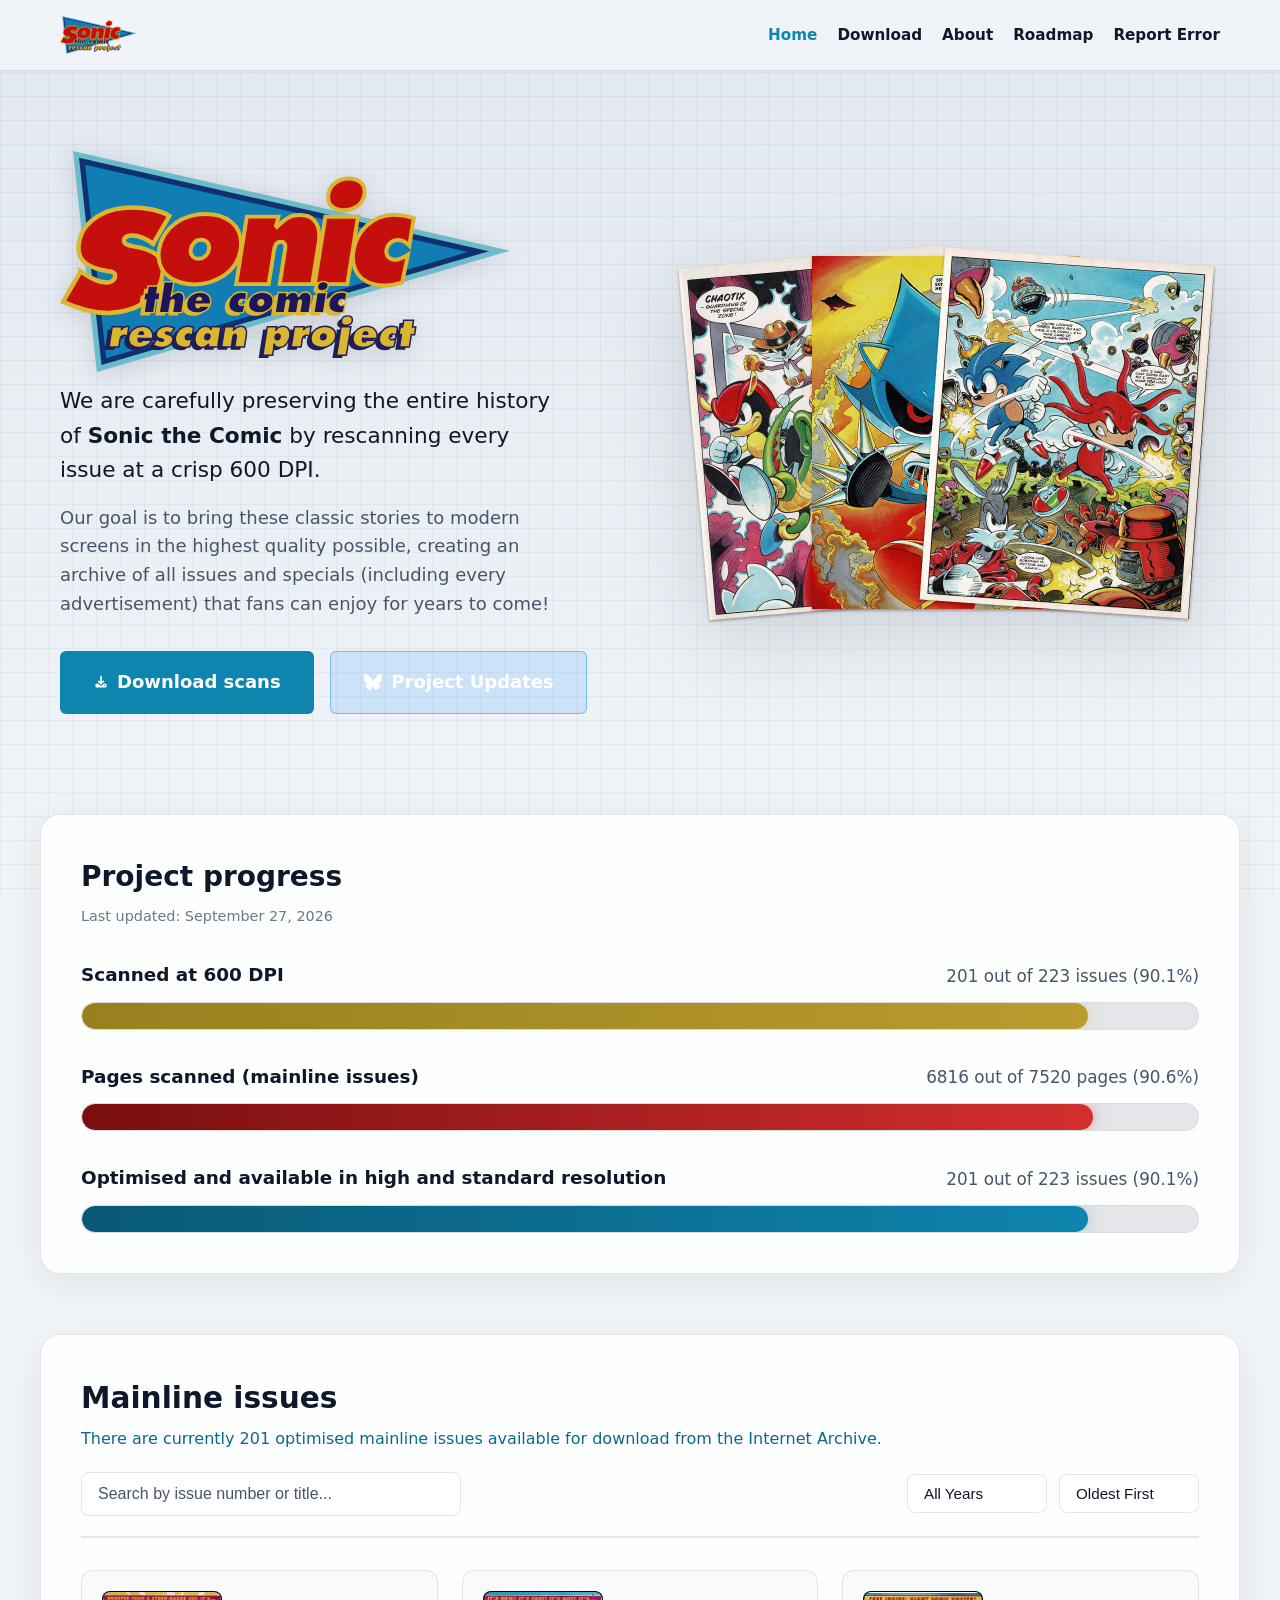
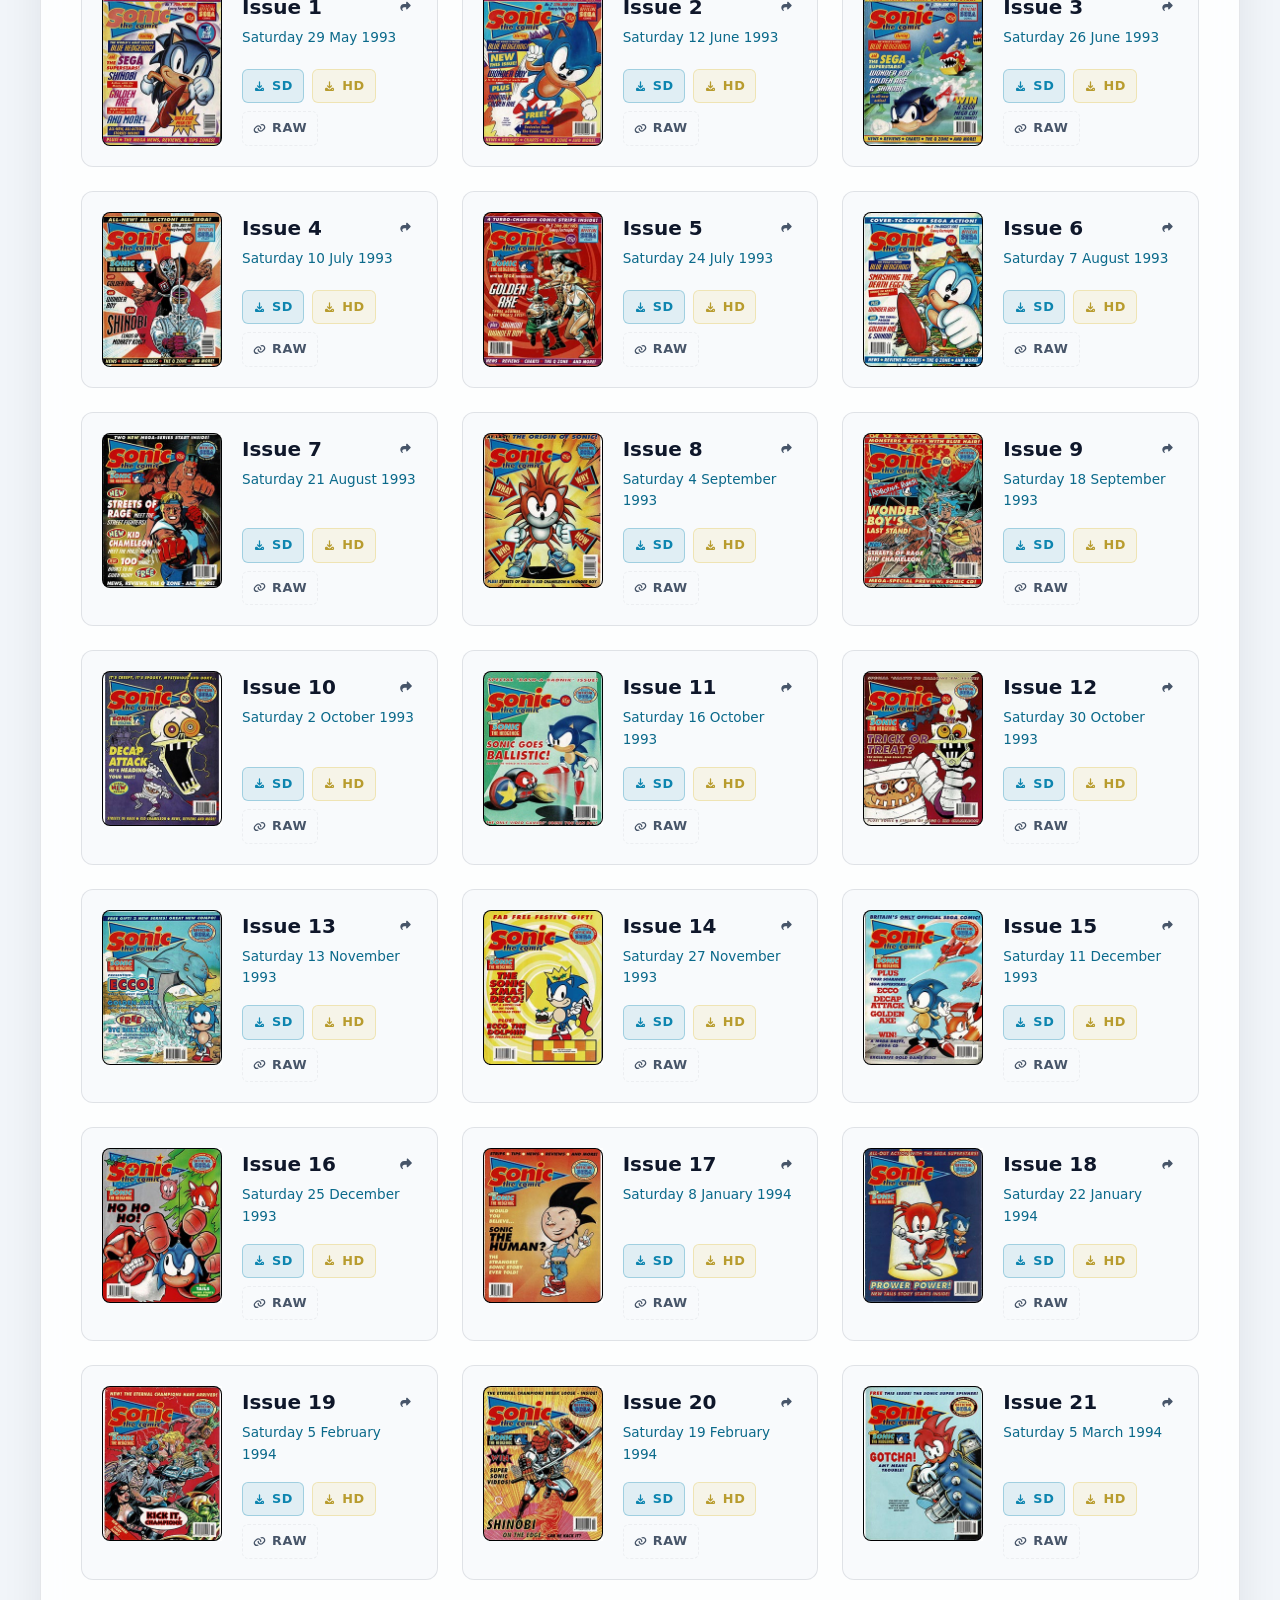
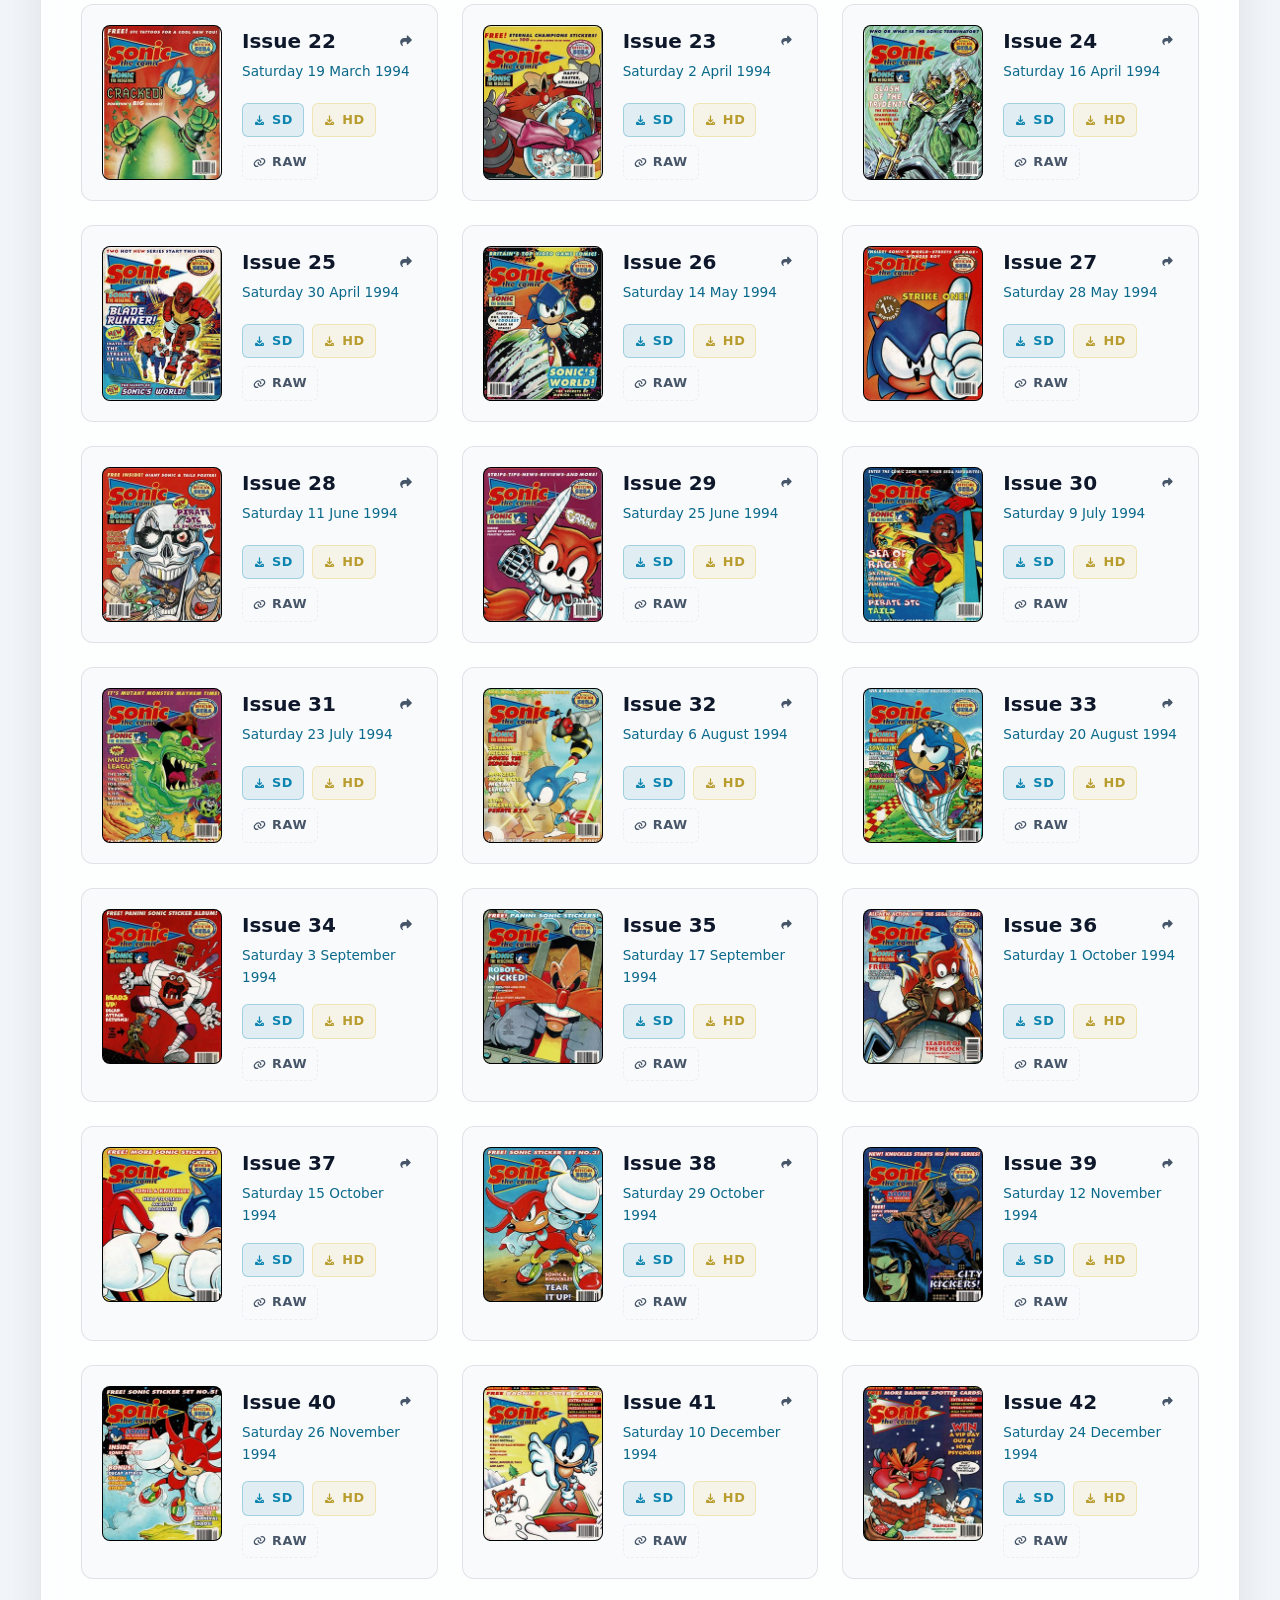
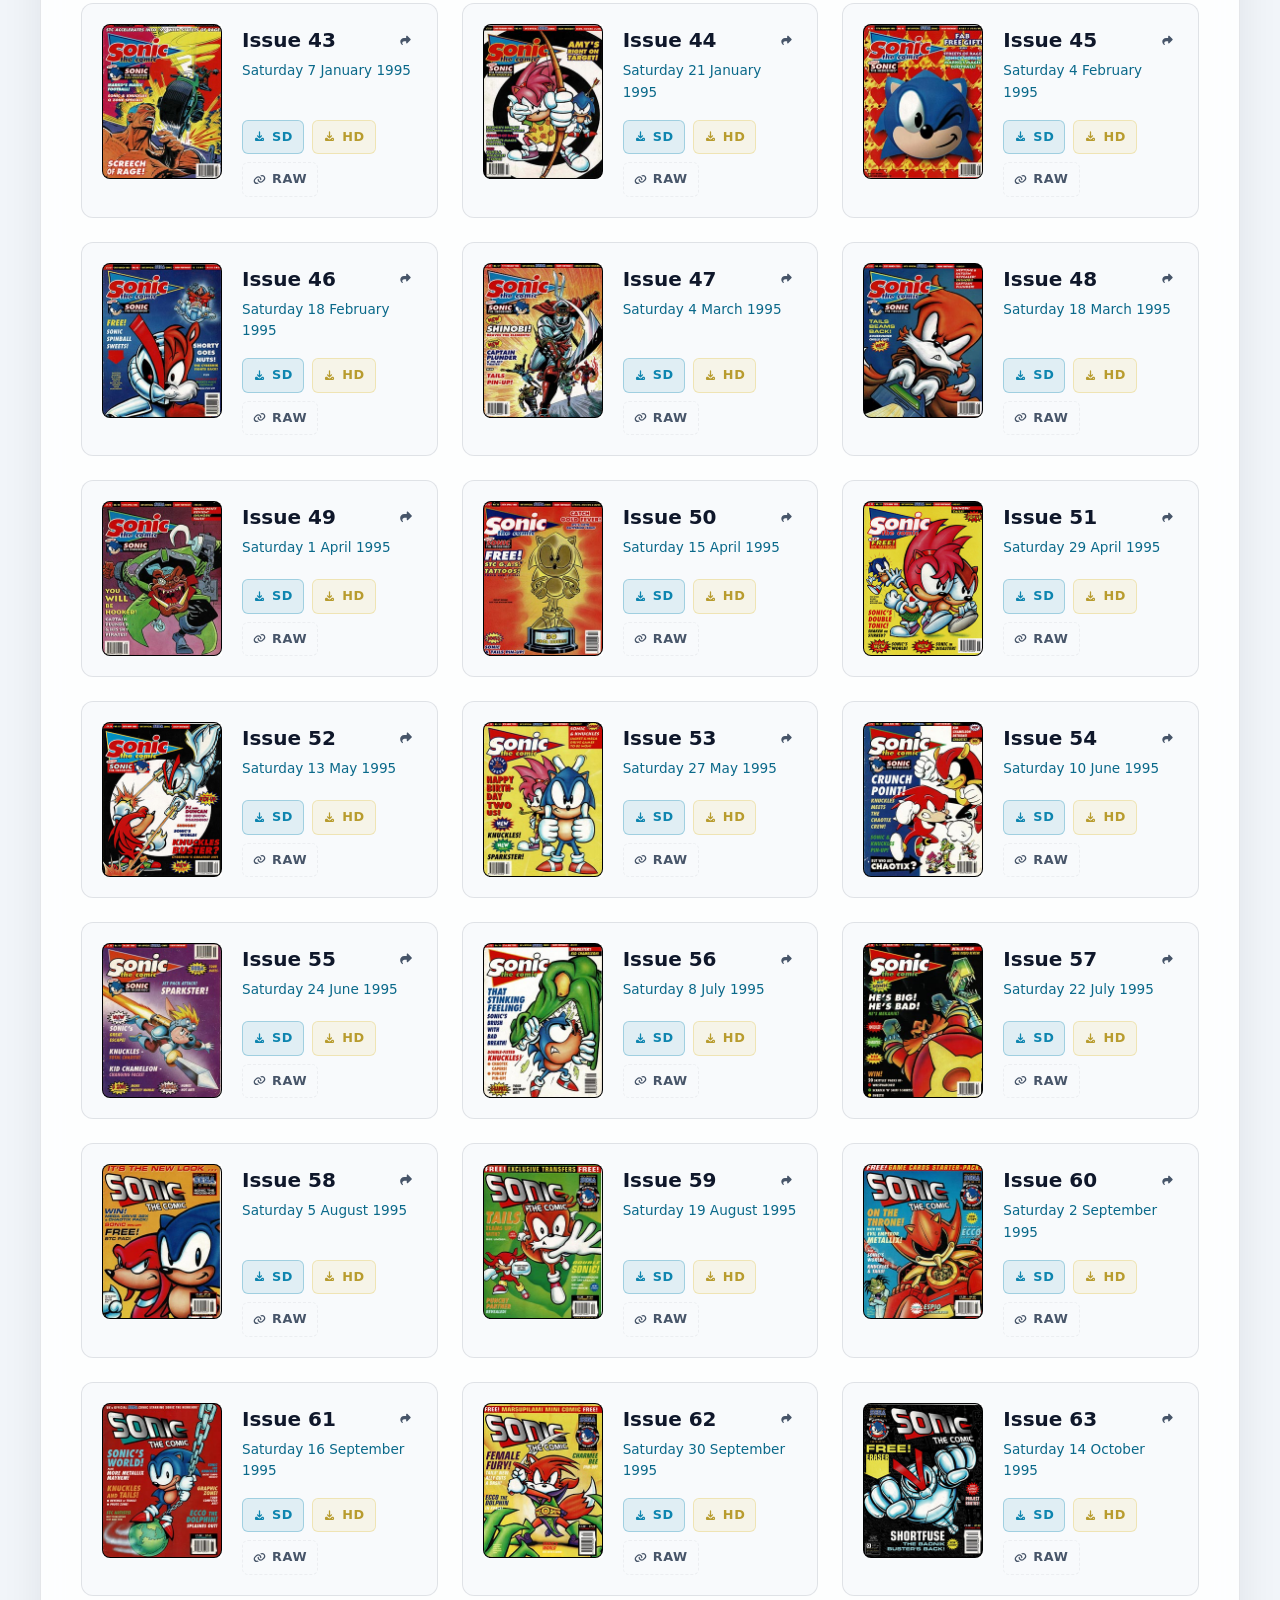
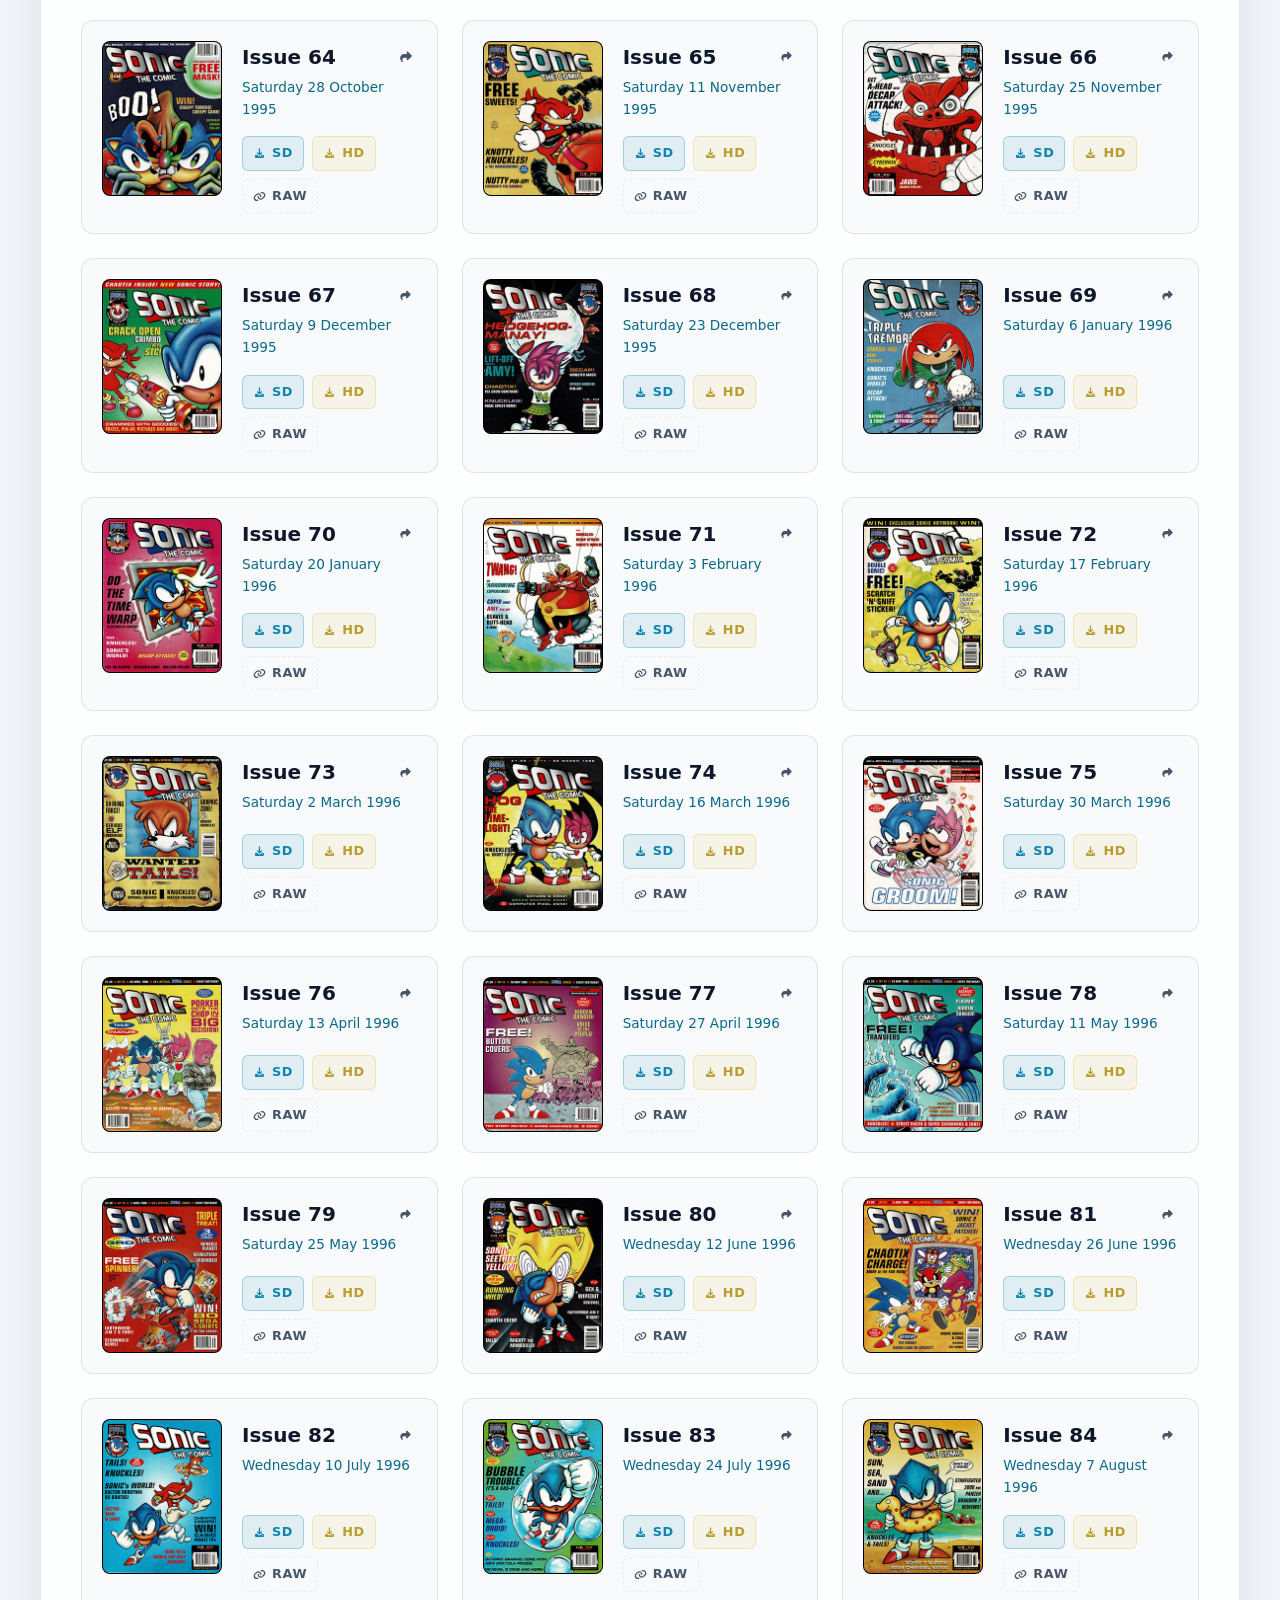
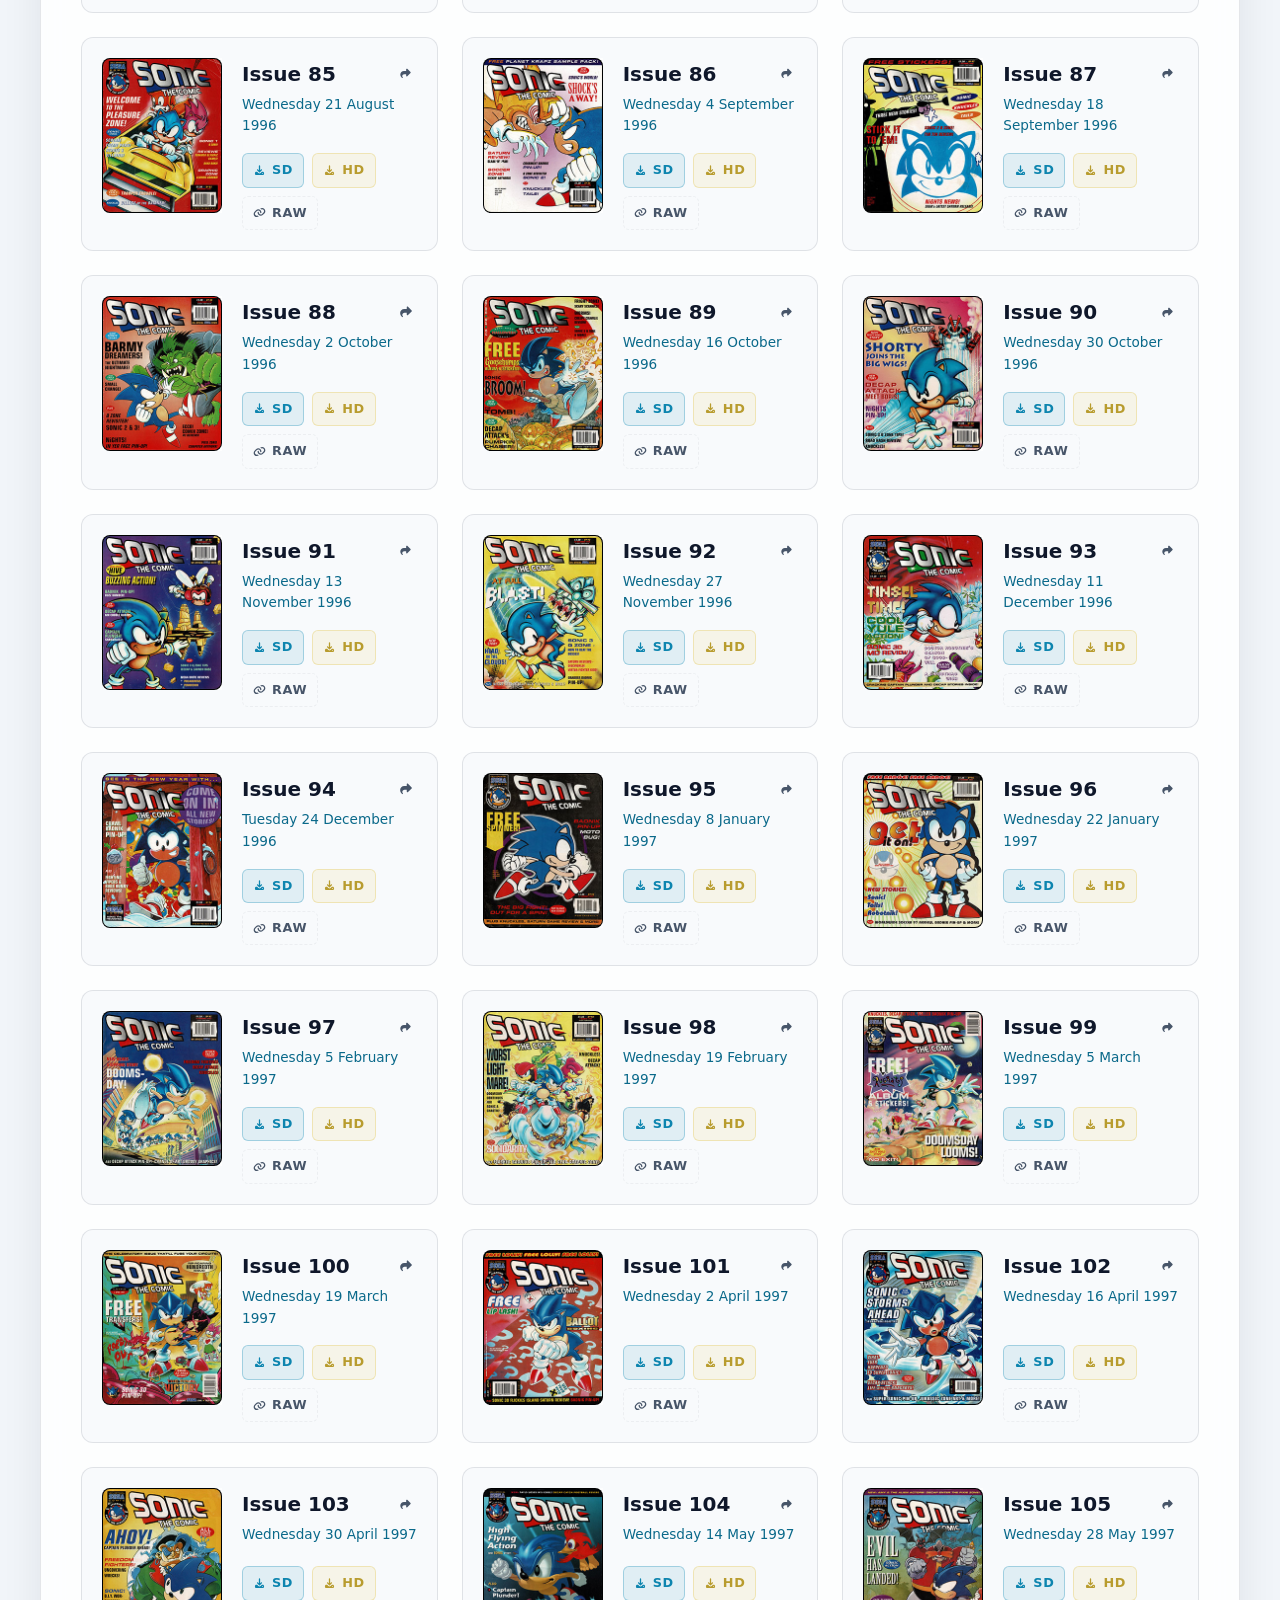
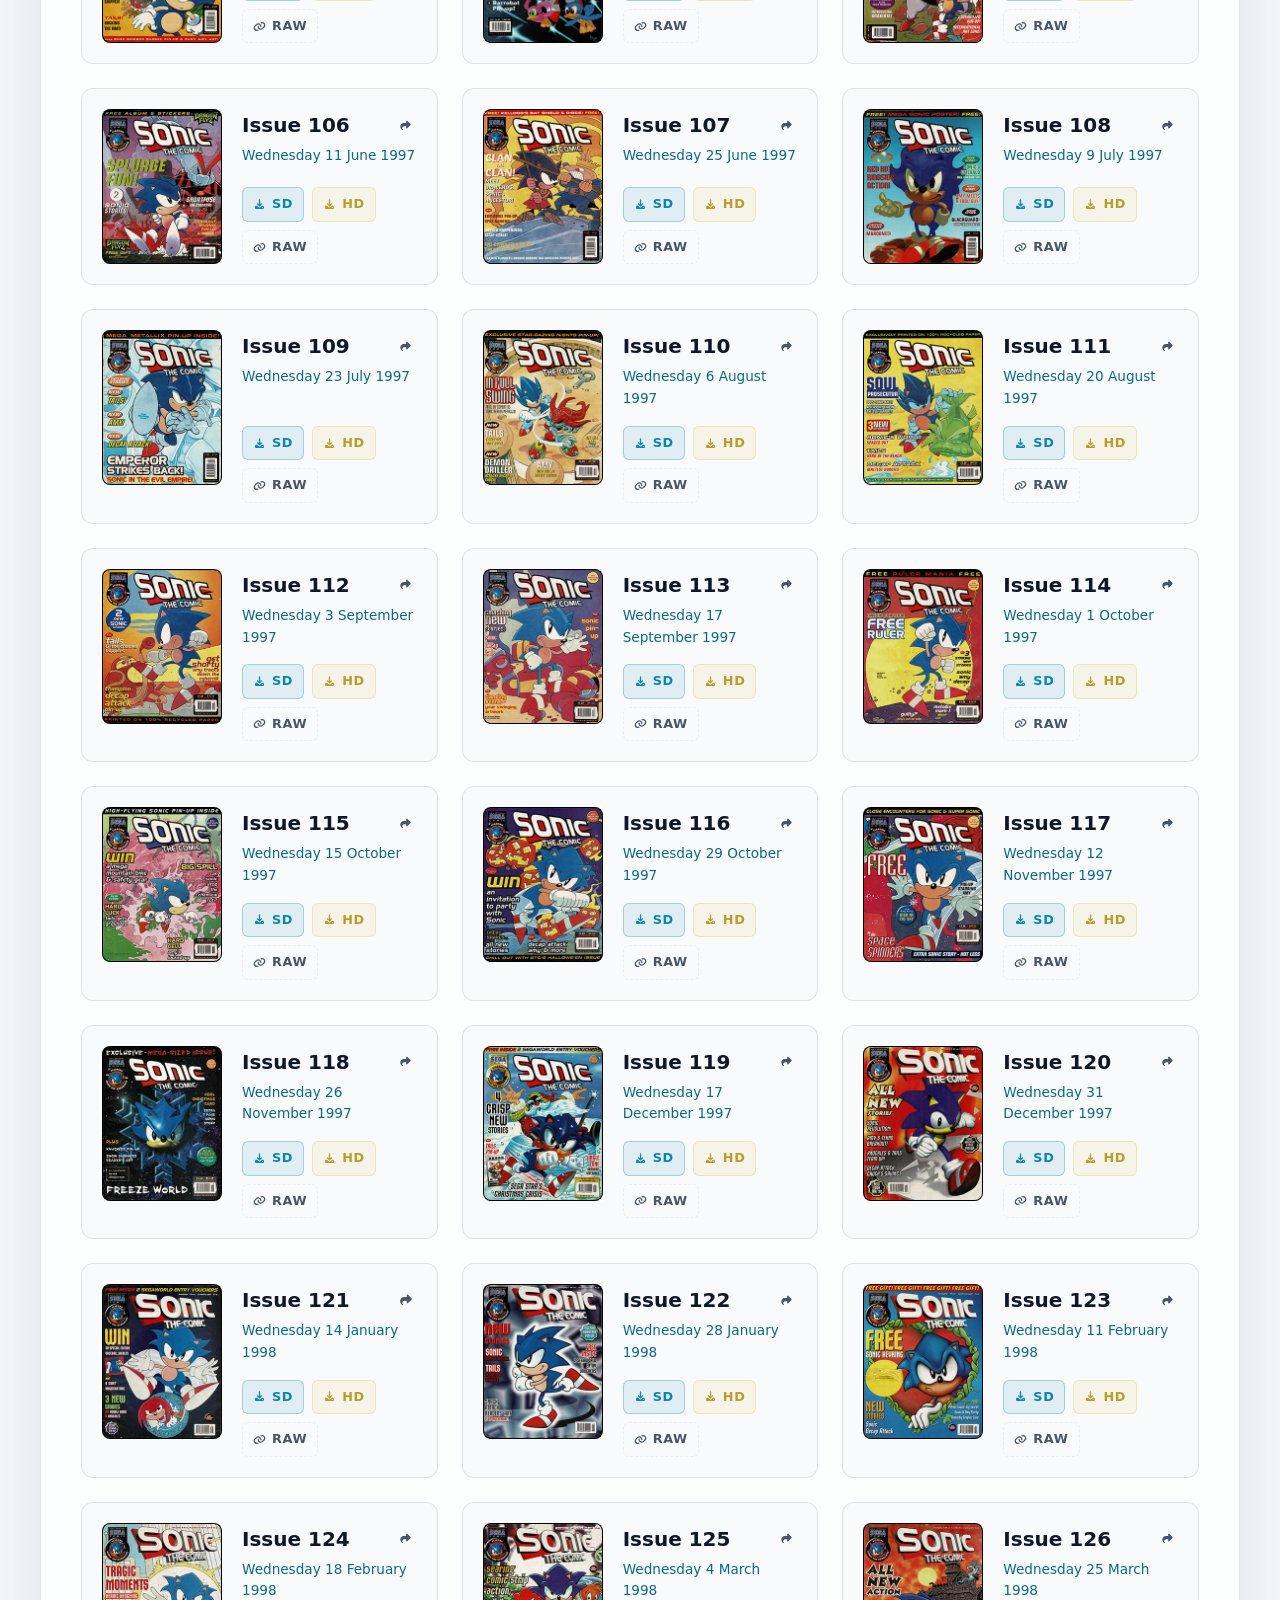
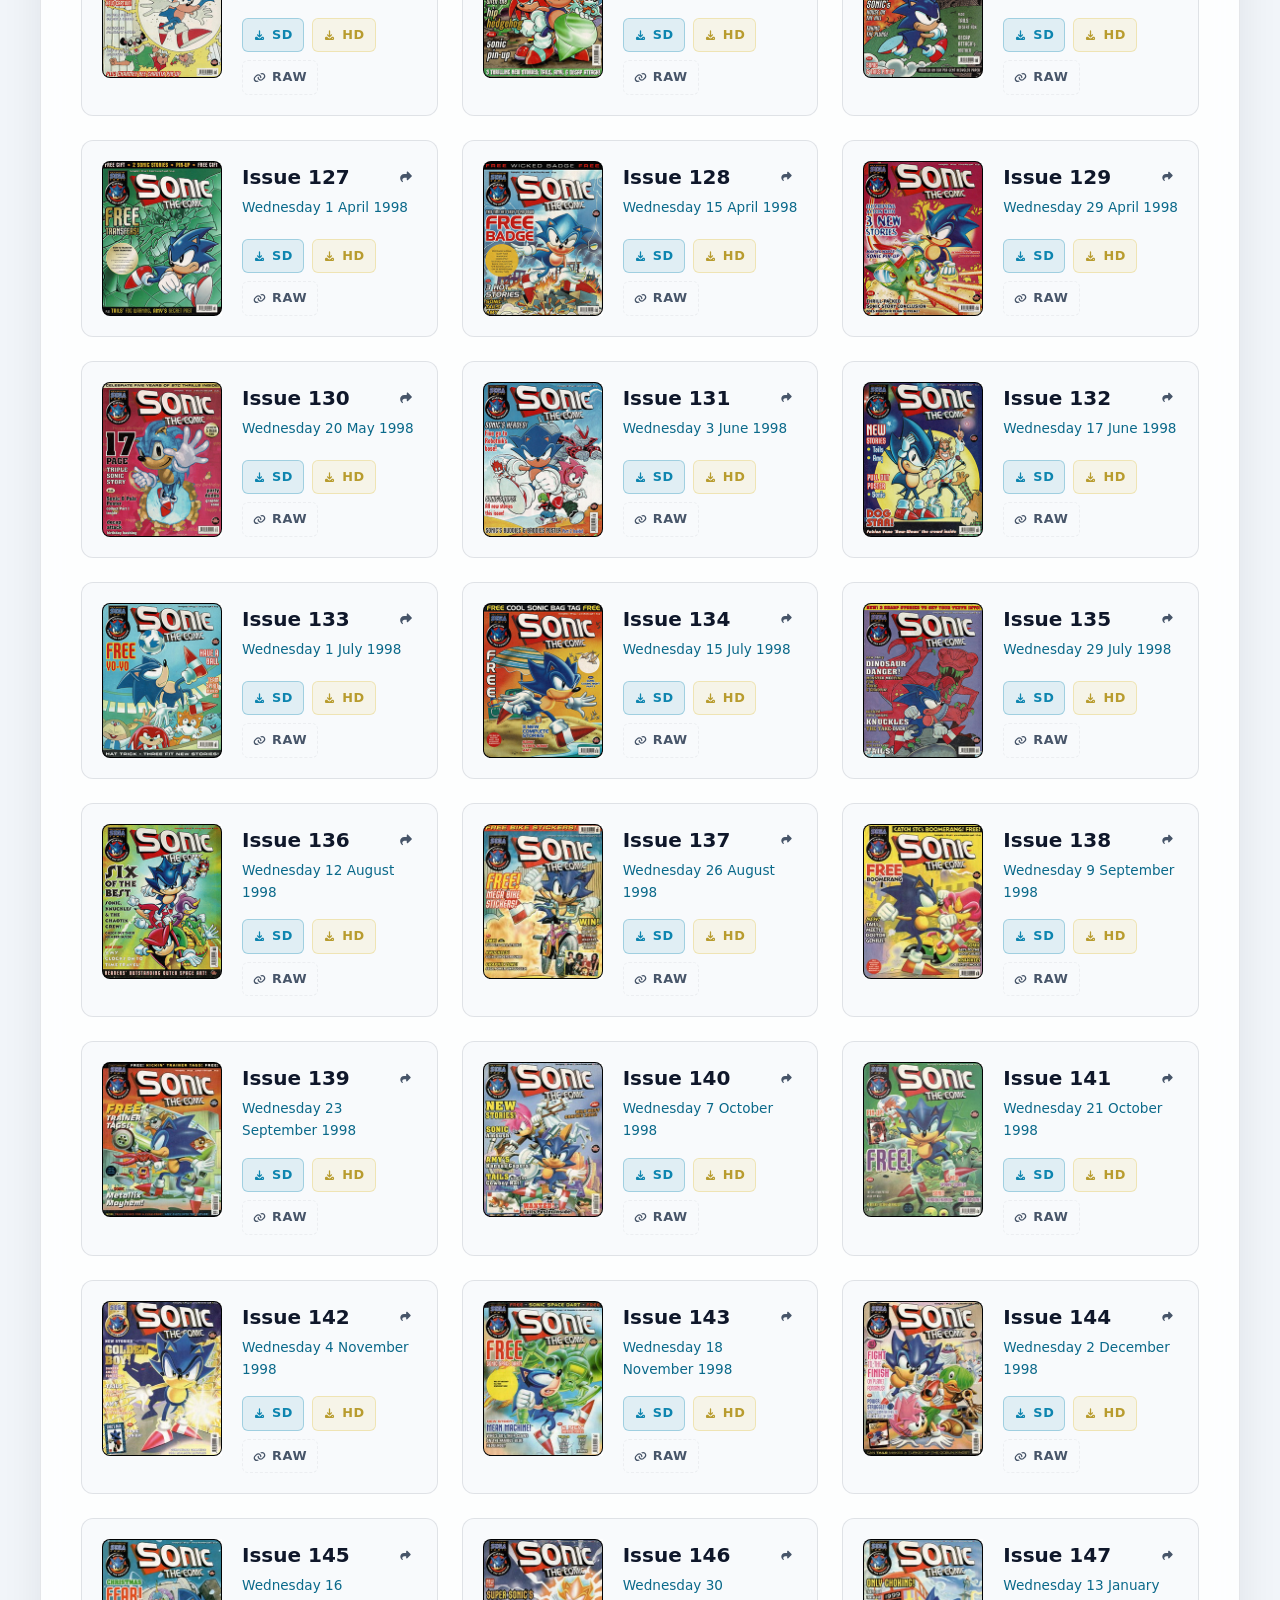
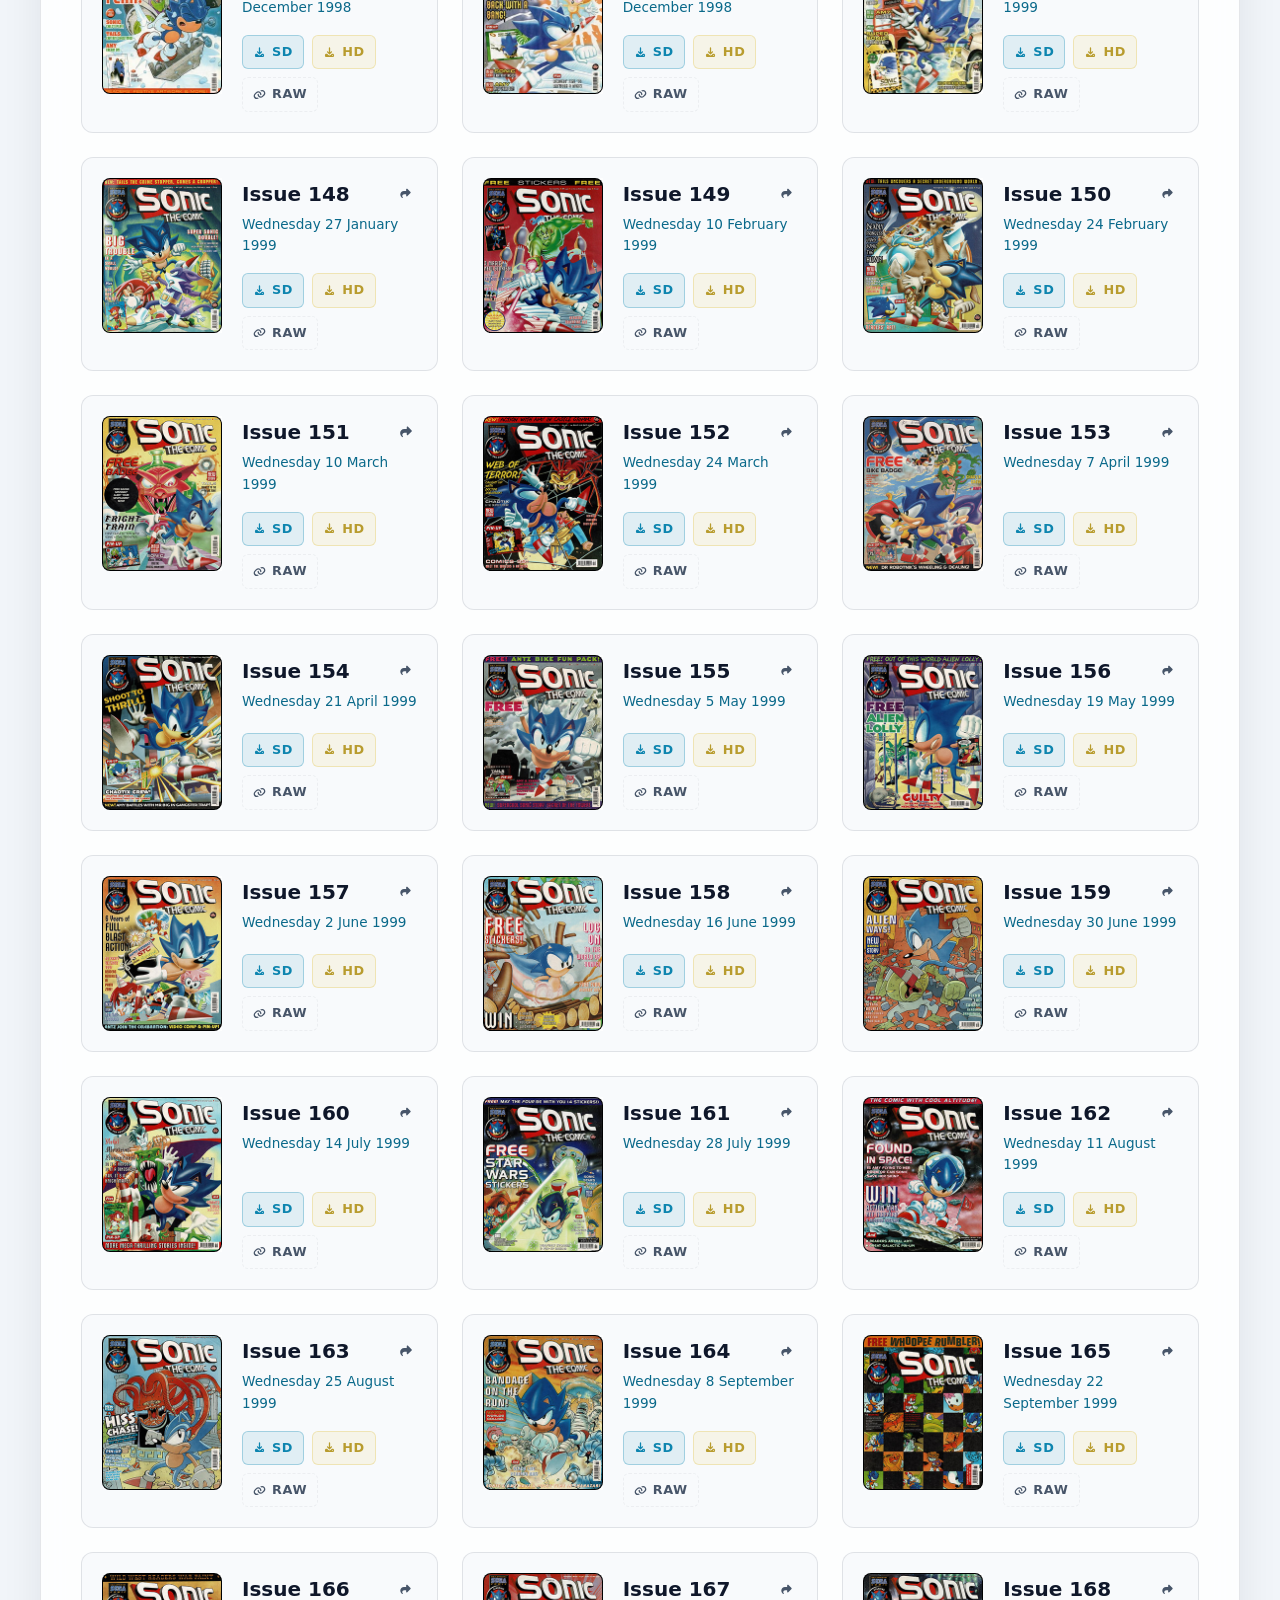
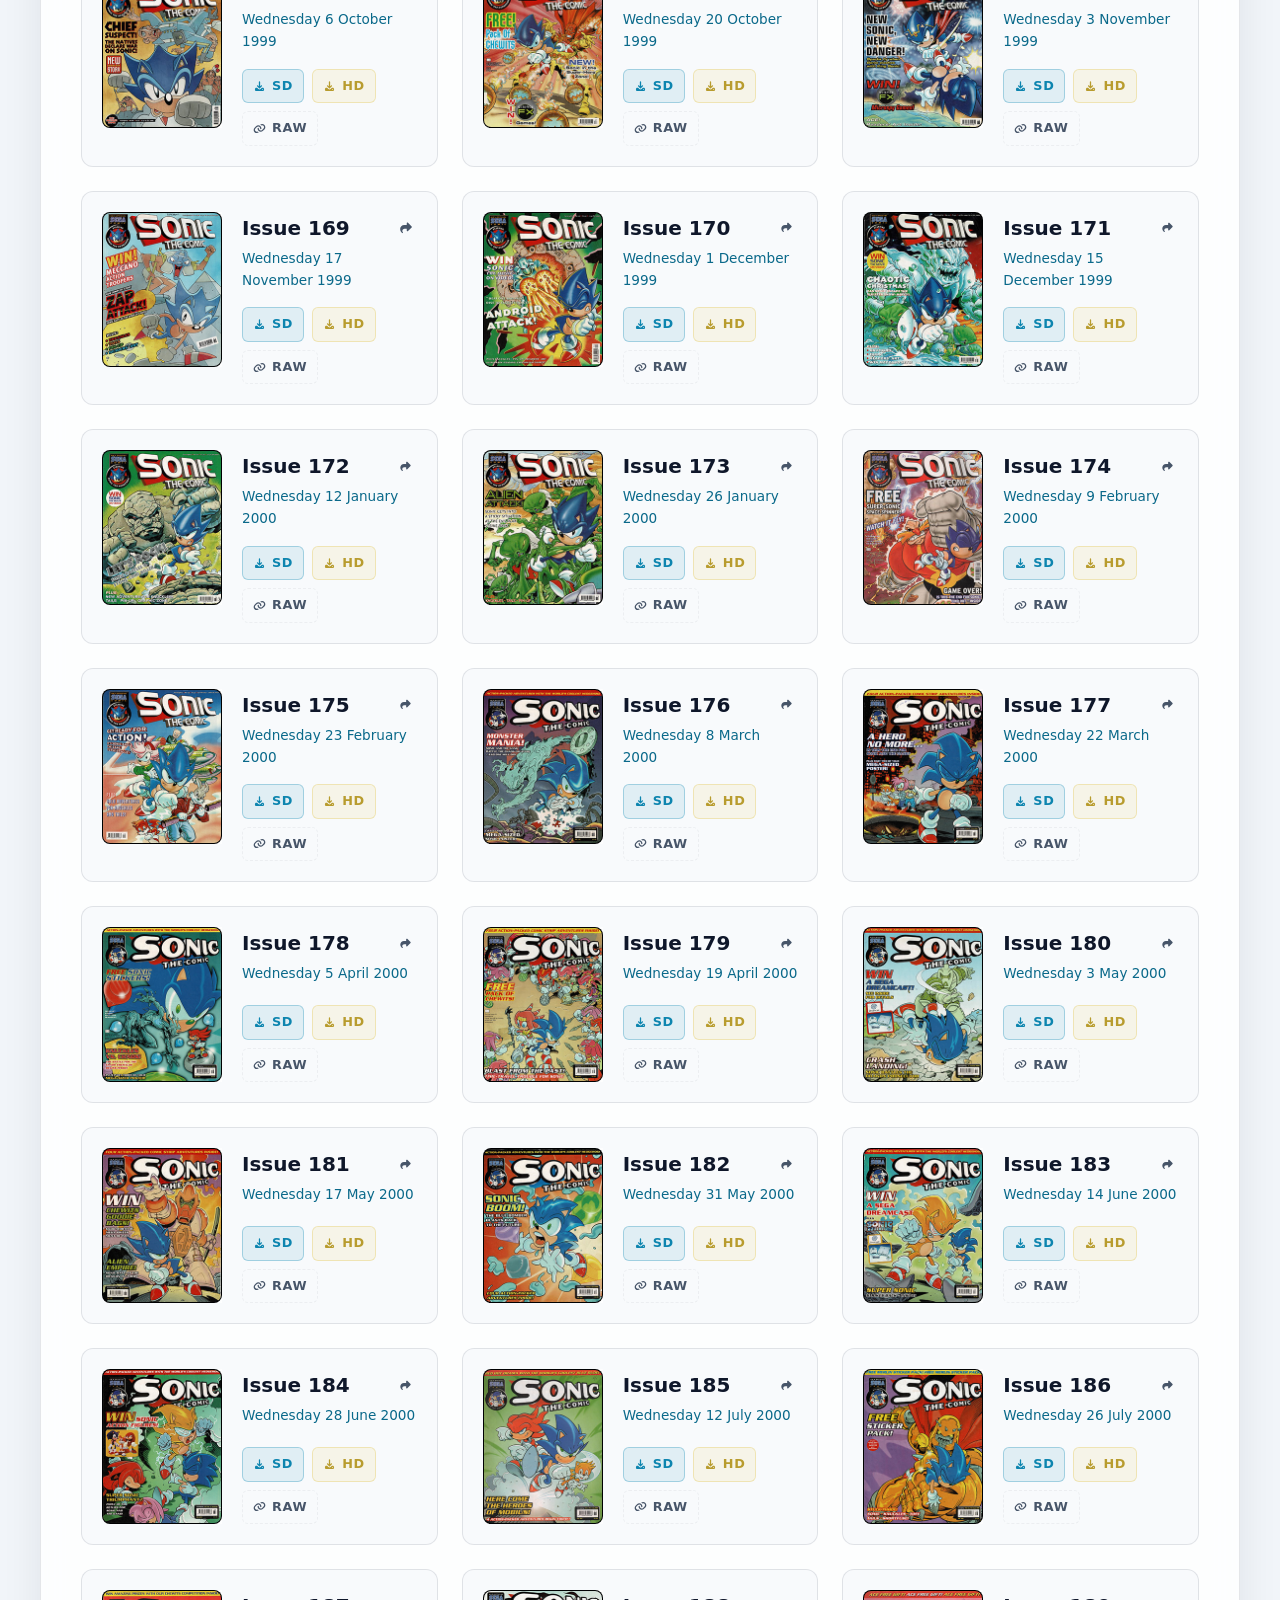
==== commit bd4ba036: "Update hero buttons, headings, and layout spacing" ====
--- a/index.html
+++ b/index.html
@@ -117,11 +117,8 @@
           </p>
 
           <div class="hero-buttons">
-            <a href="#downloads" class="btn btn-primary btn-inline btn-large"
-              >Download scans</a
-            >
-            <a href="#contribute" class="btn btn-secondary btn-inline btn-large"
-              >Help contribute</a
+            <a href="downloads.html" class="btn btn-primary btn-inline btn-large"
+              ><span class="icon-download icon-download-large"></span>Download scans</a
             >
             <a
               href="https://bsky.app/profile/stcscans.bsky.social"
@@ -194,7 +191,7 @@
       <section class="content-panel container" id="downloads">
         <div class="section-header filter-header">
           <div class="section-title">
-            <h2>Download cbz files</h2>
+            <h2>Mainline issues</h2>
             <p id="issue-count-display">Loading issues...</p>
           </div>
           <div class="controls-container">
--- a/style.css
+++ b/style.css
@@ -2274,3 +2274,9 @@
     gap: 12px;
   }
 }
+
+/* Add top spacing for pages without hero banners */
+body > .site-header + section,
+body > .site-header + main {
+  margin-top: 40px;
+}
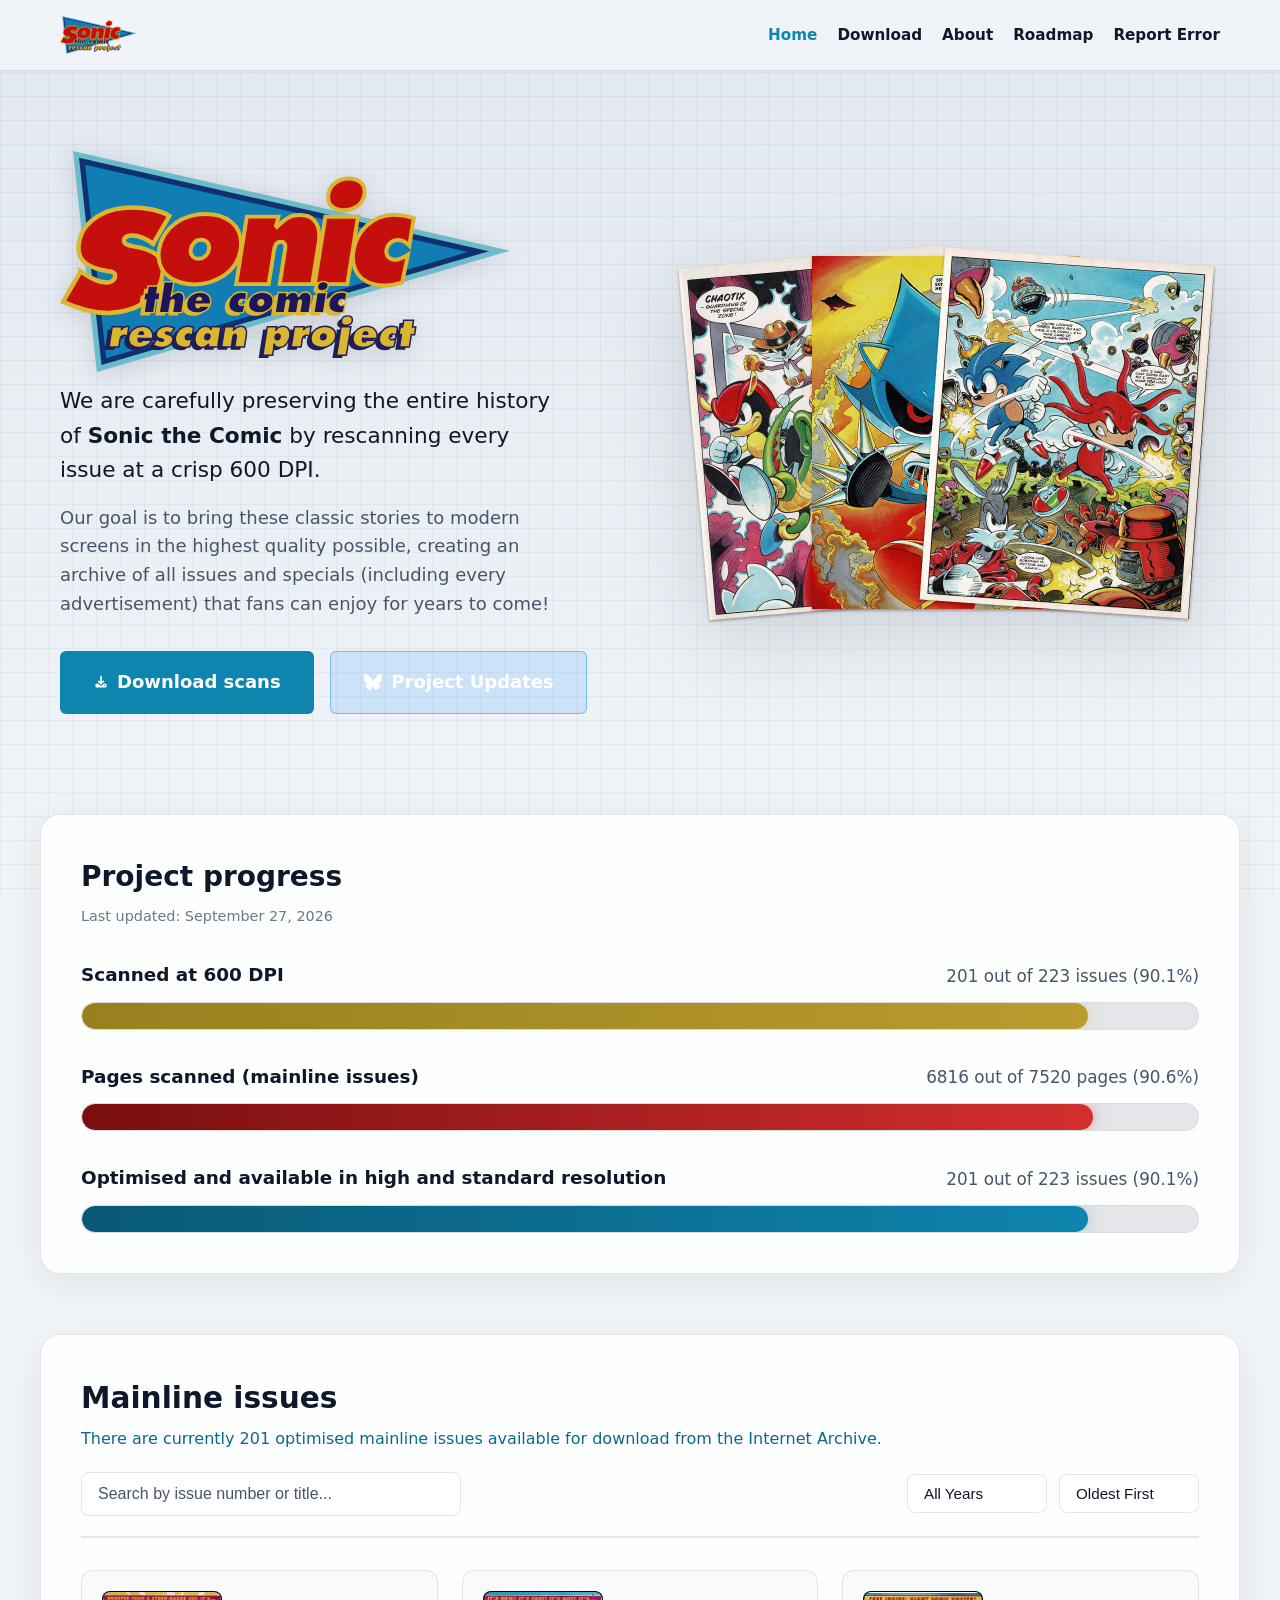
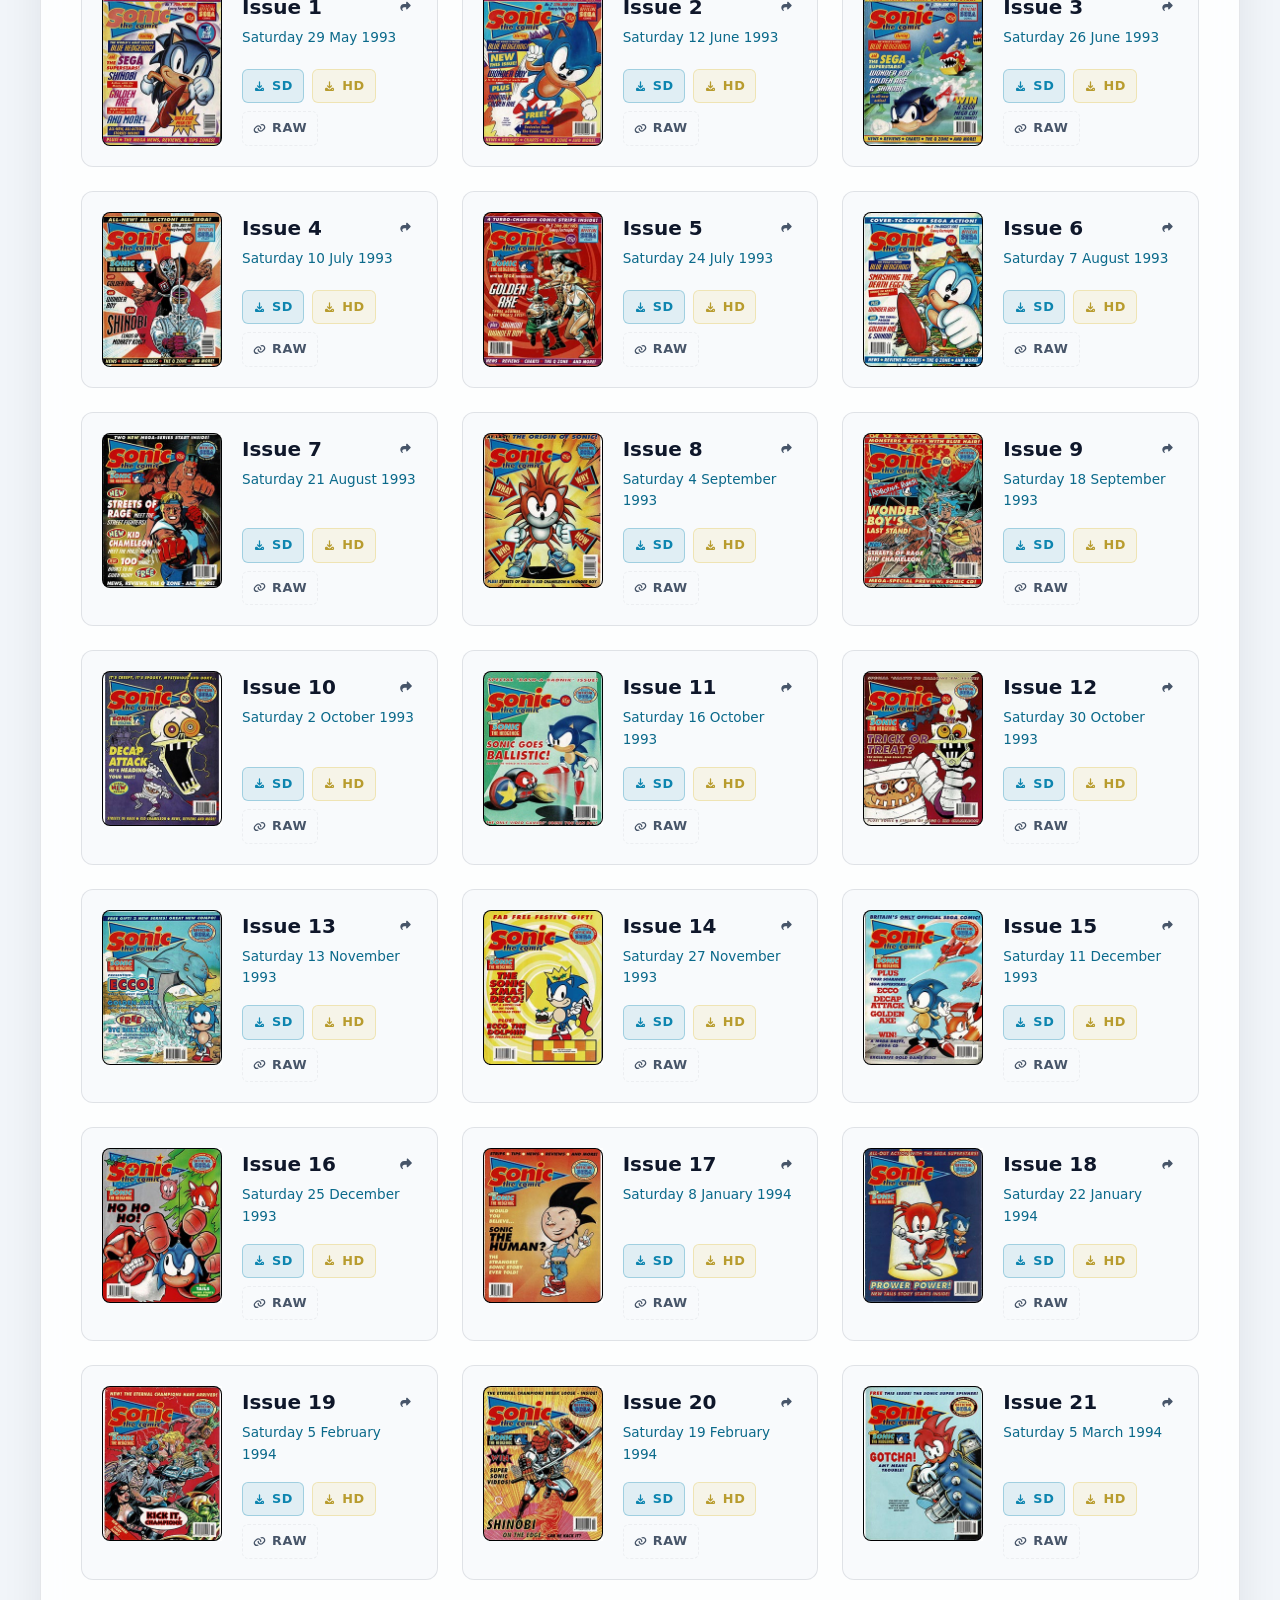
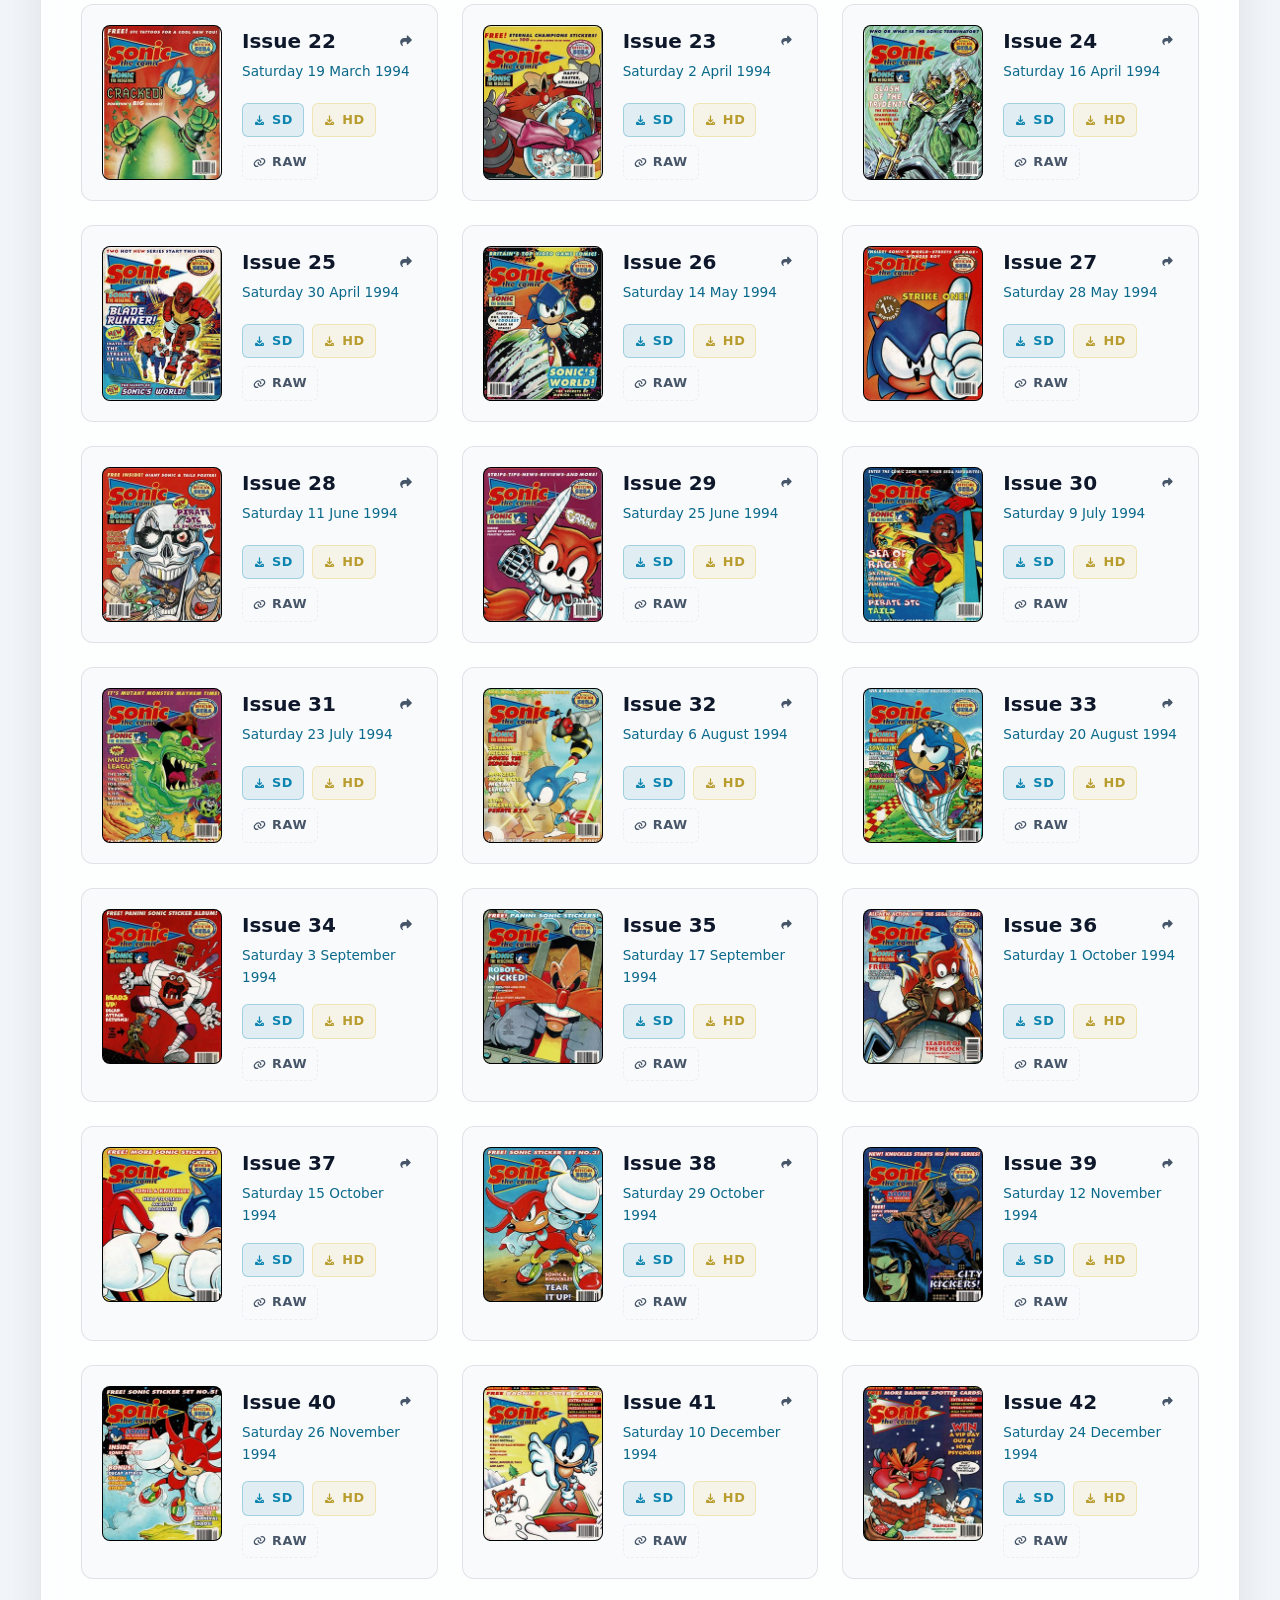
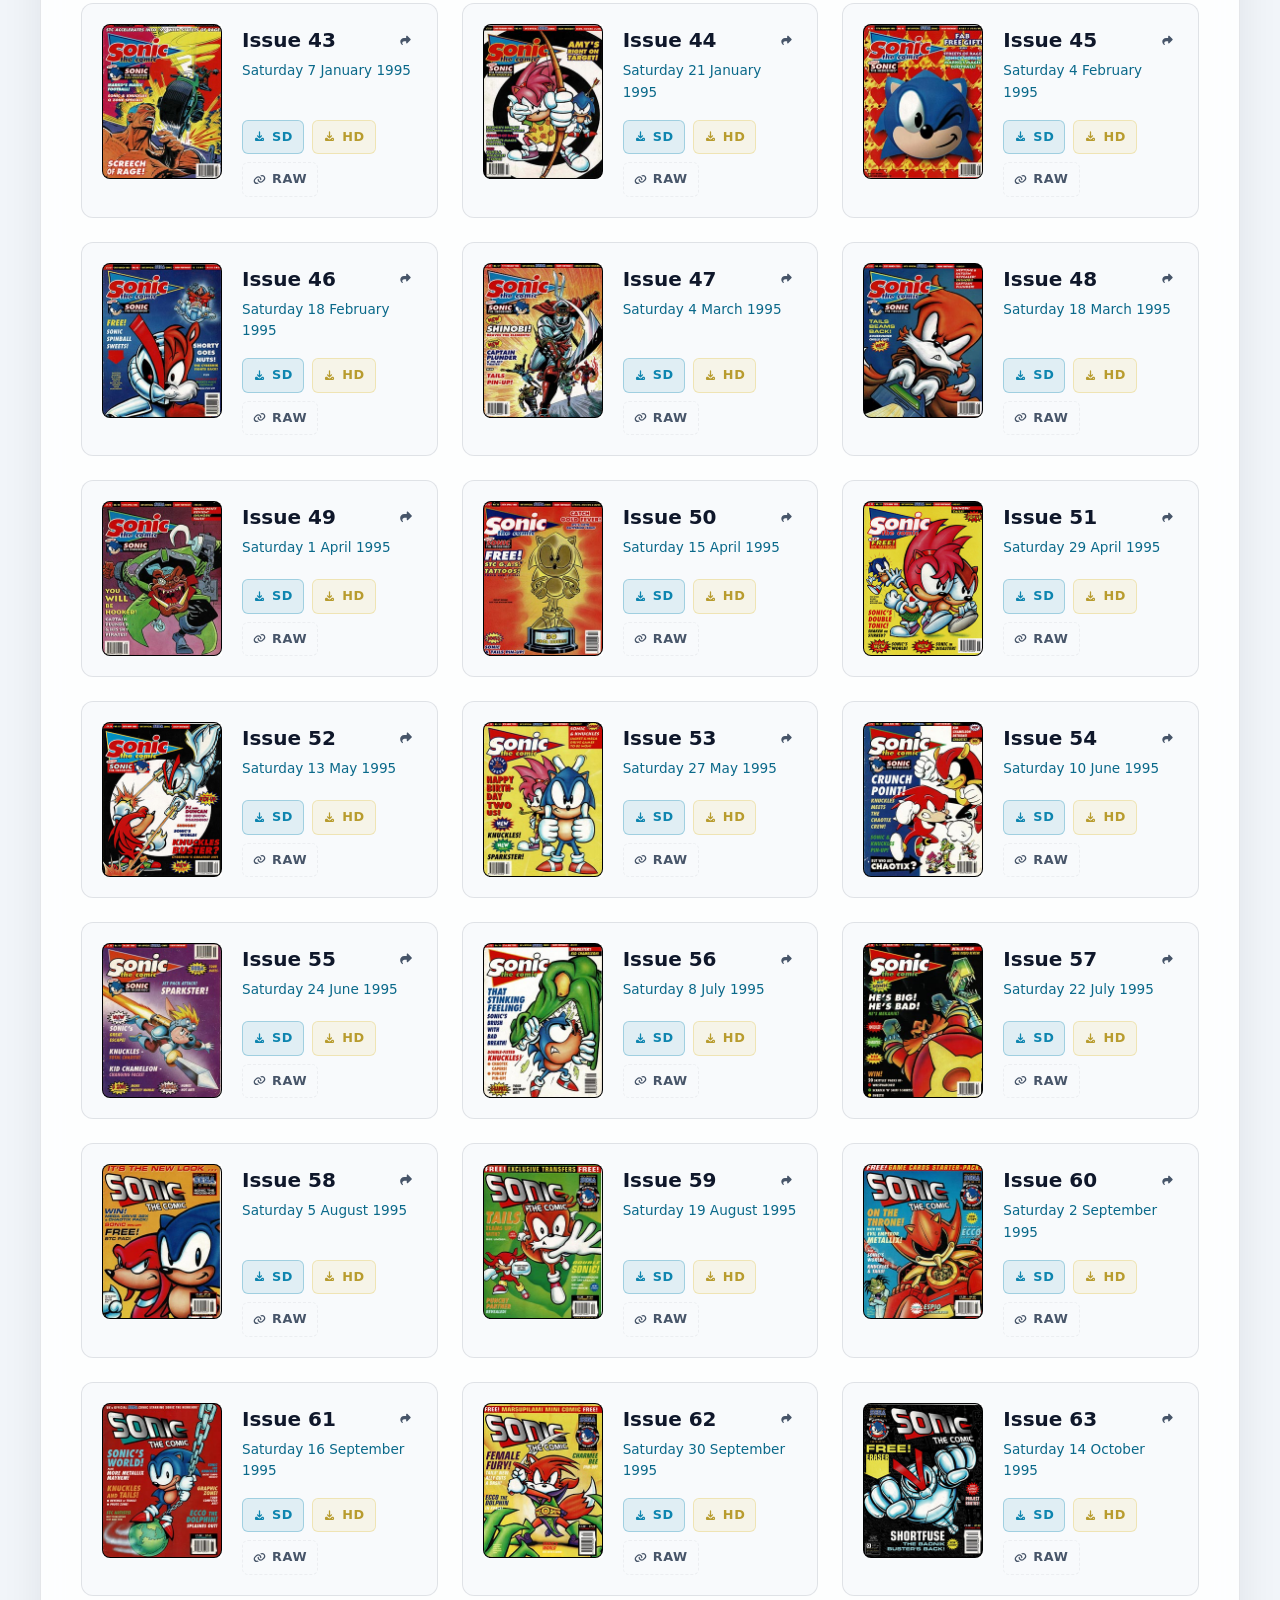
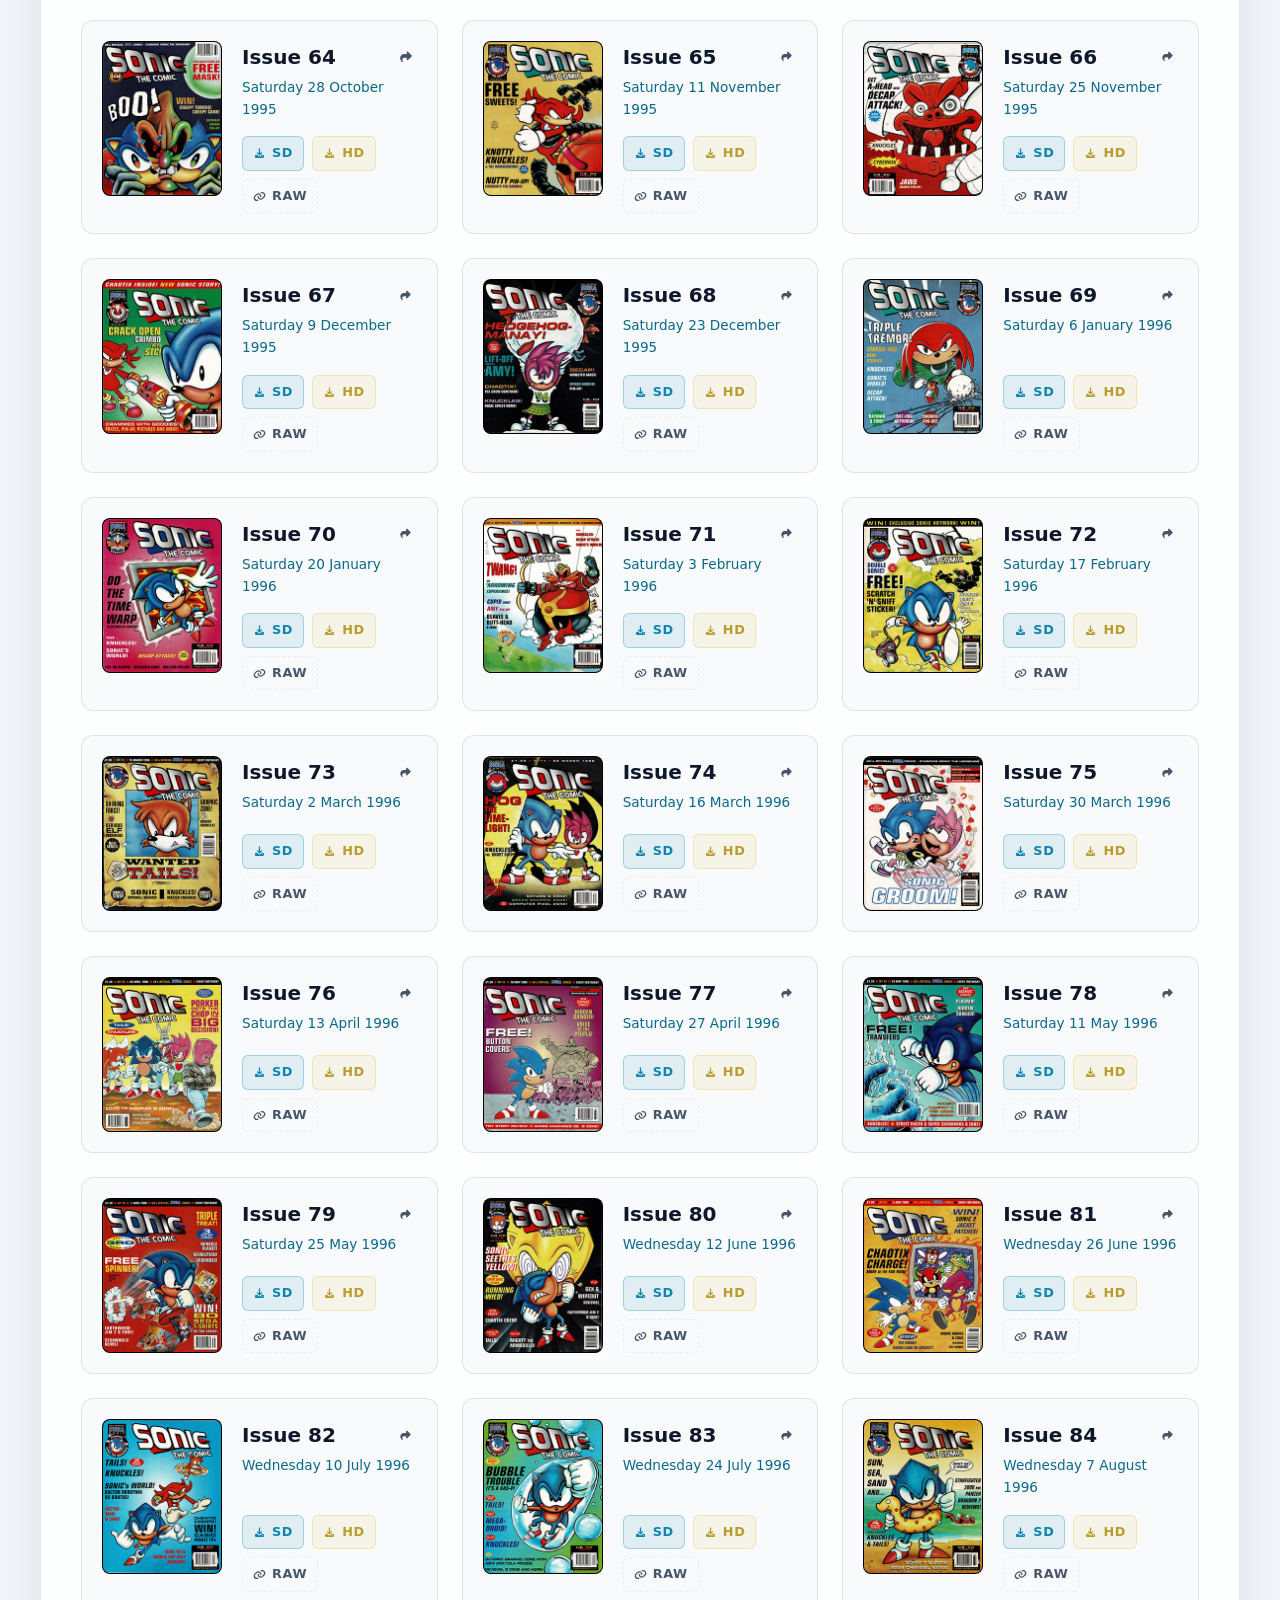
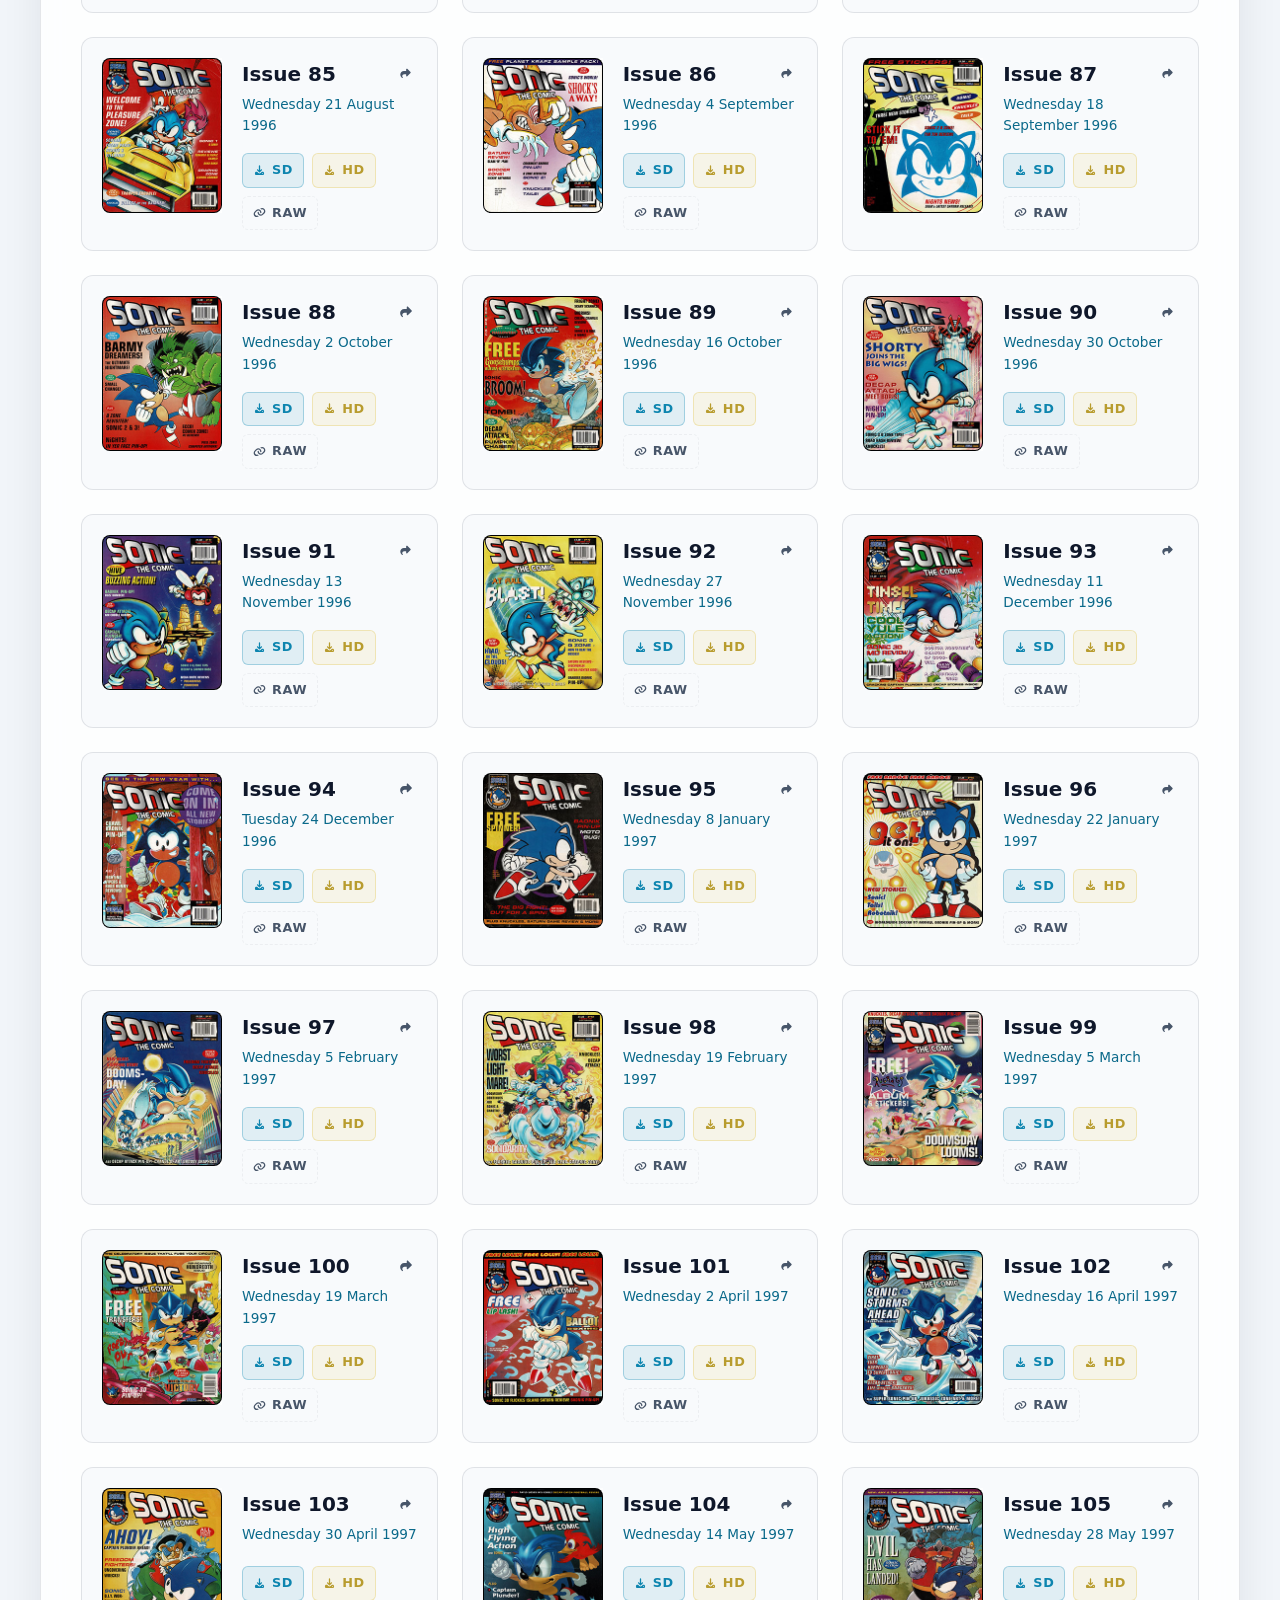
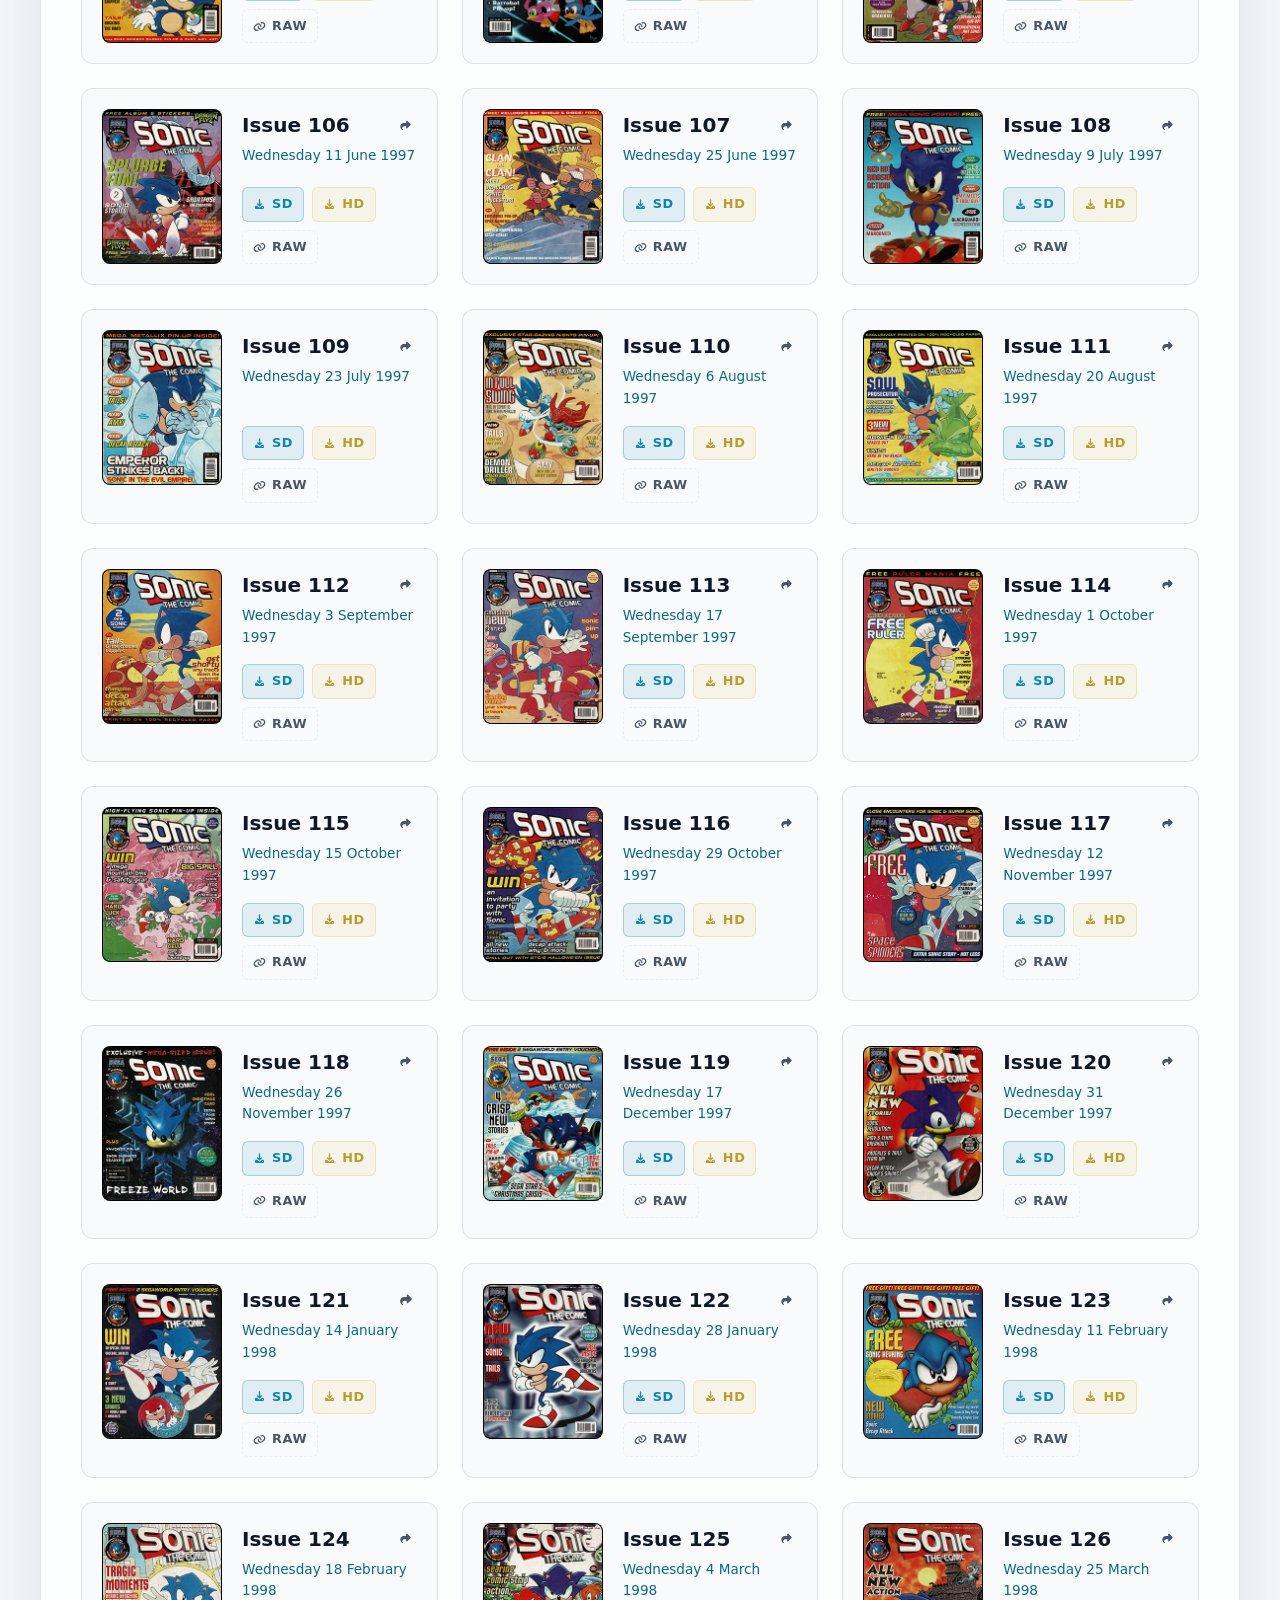
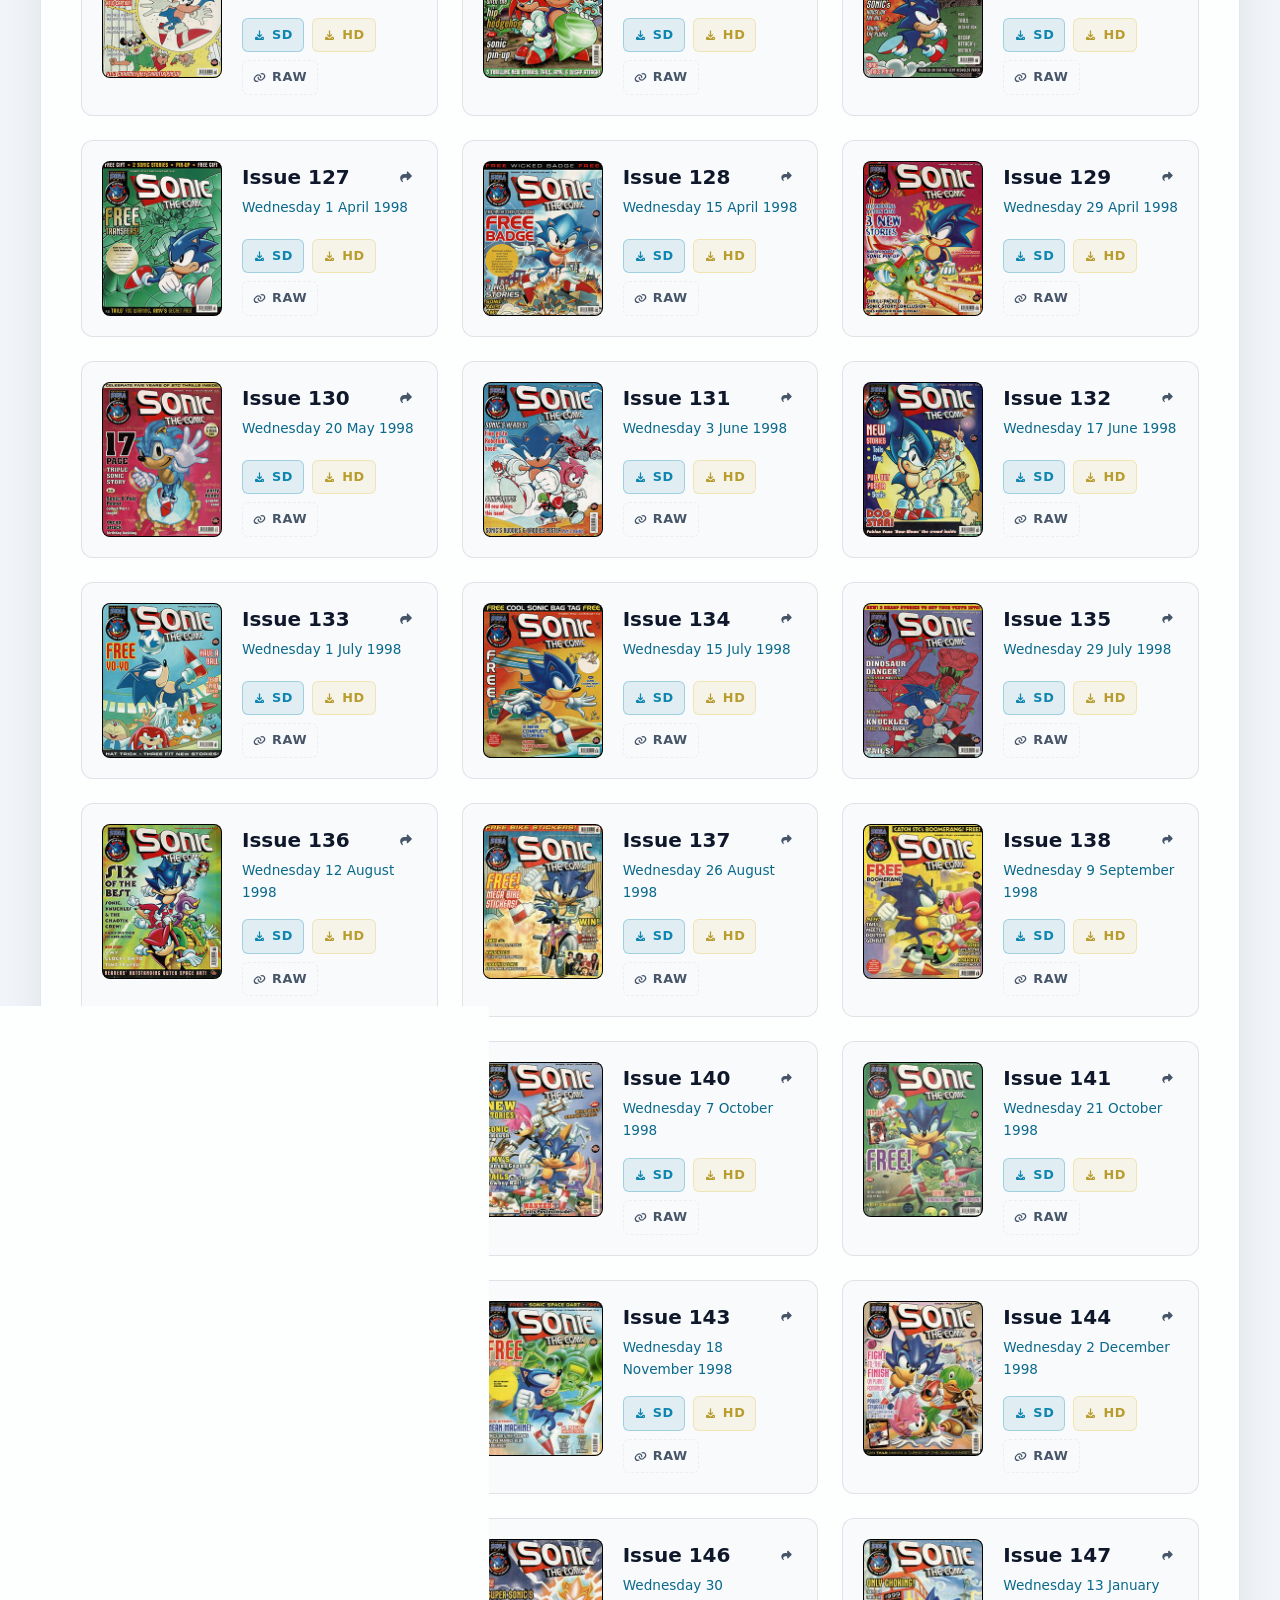
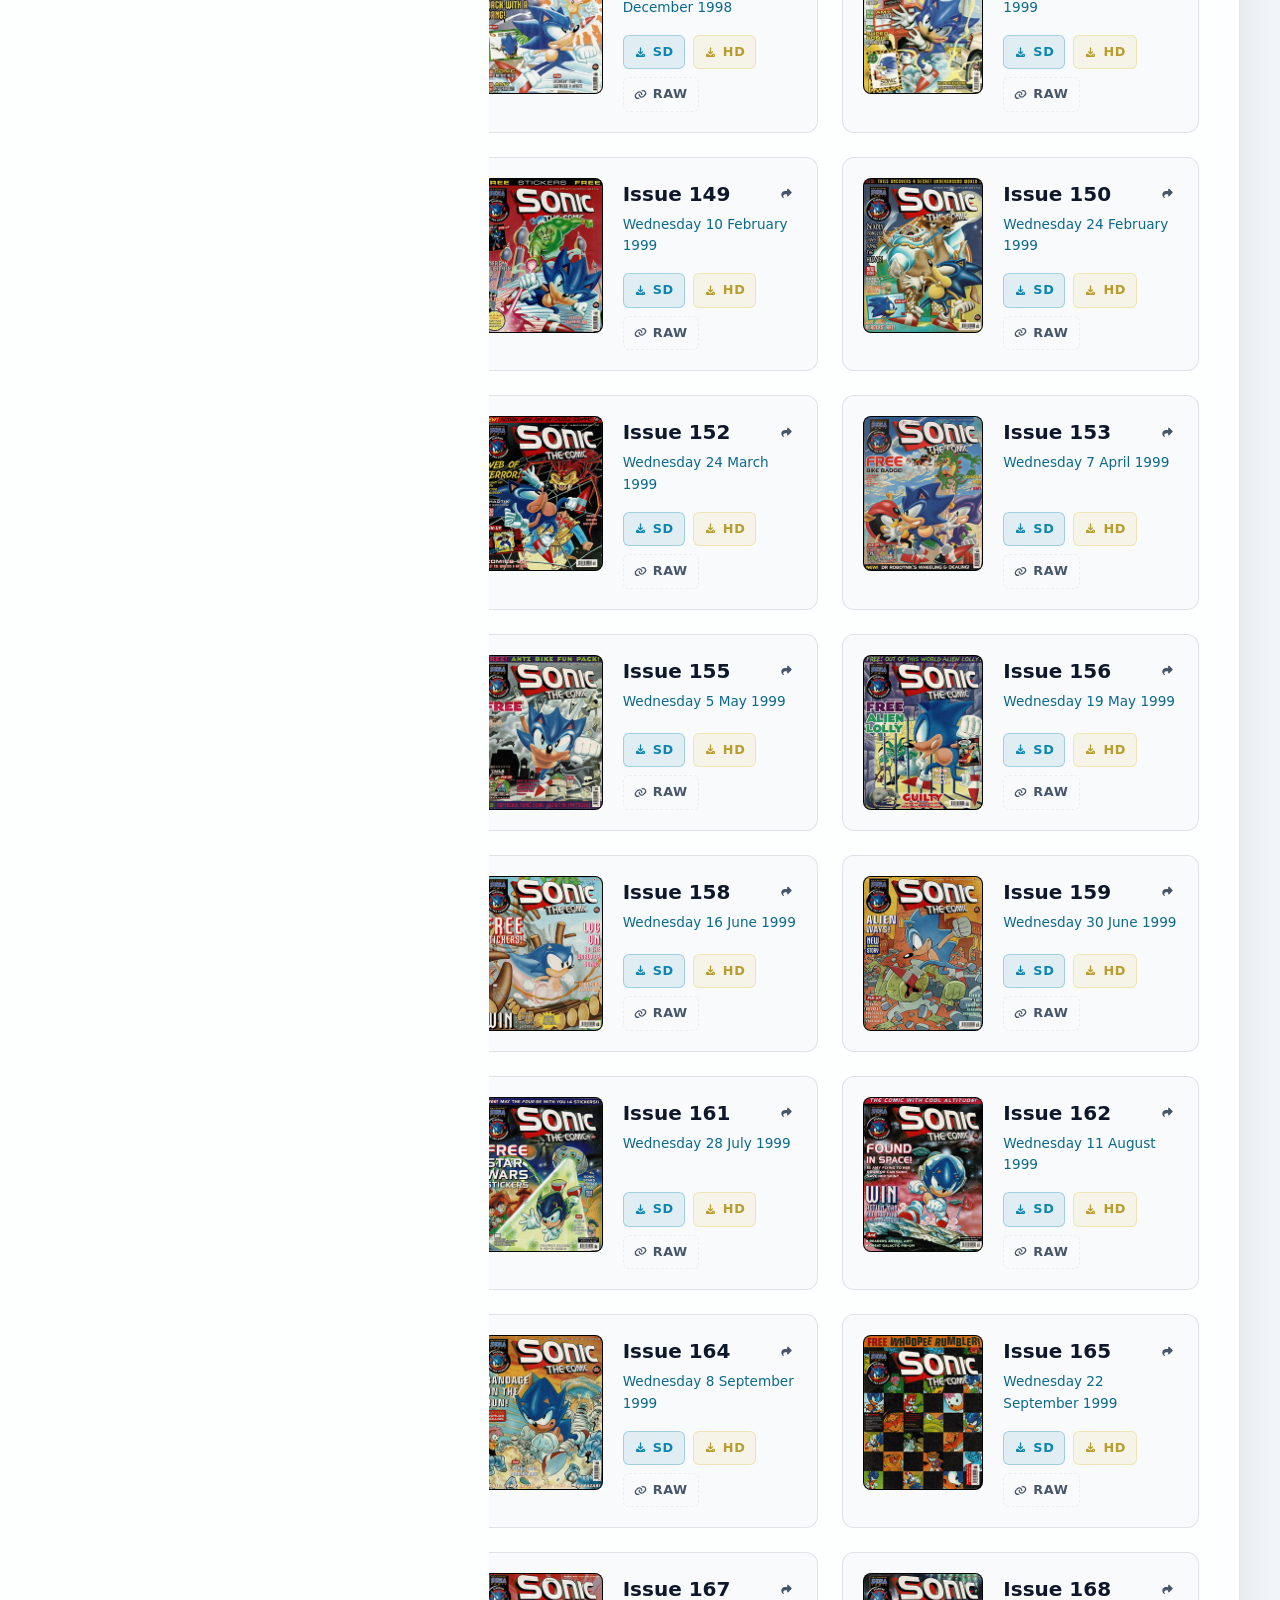
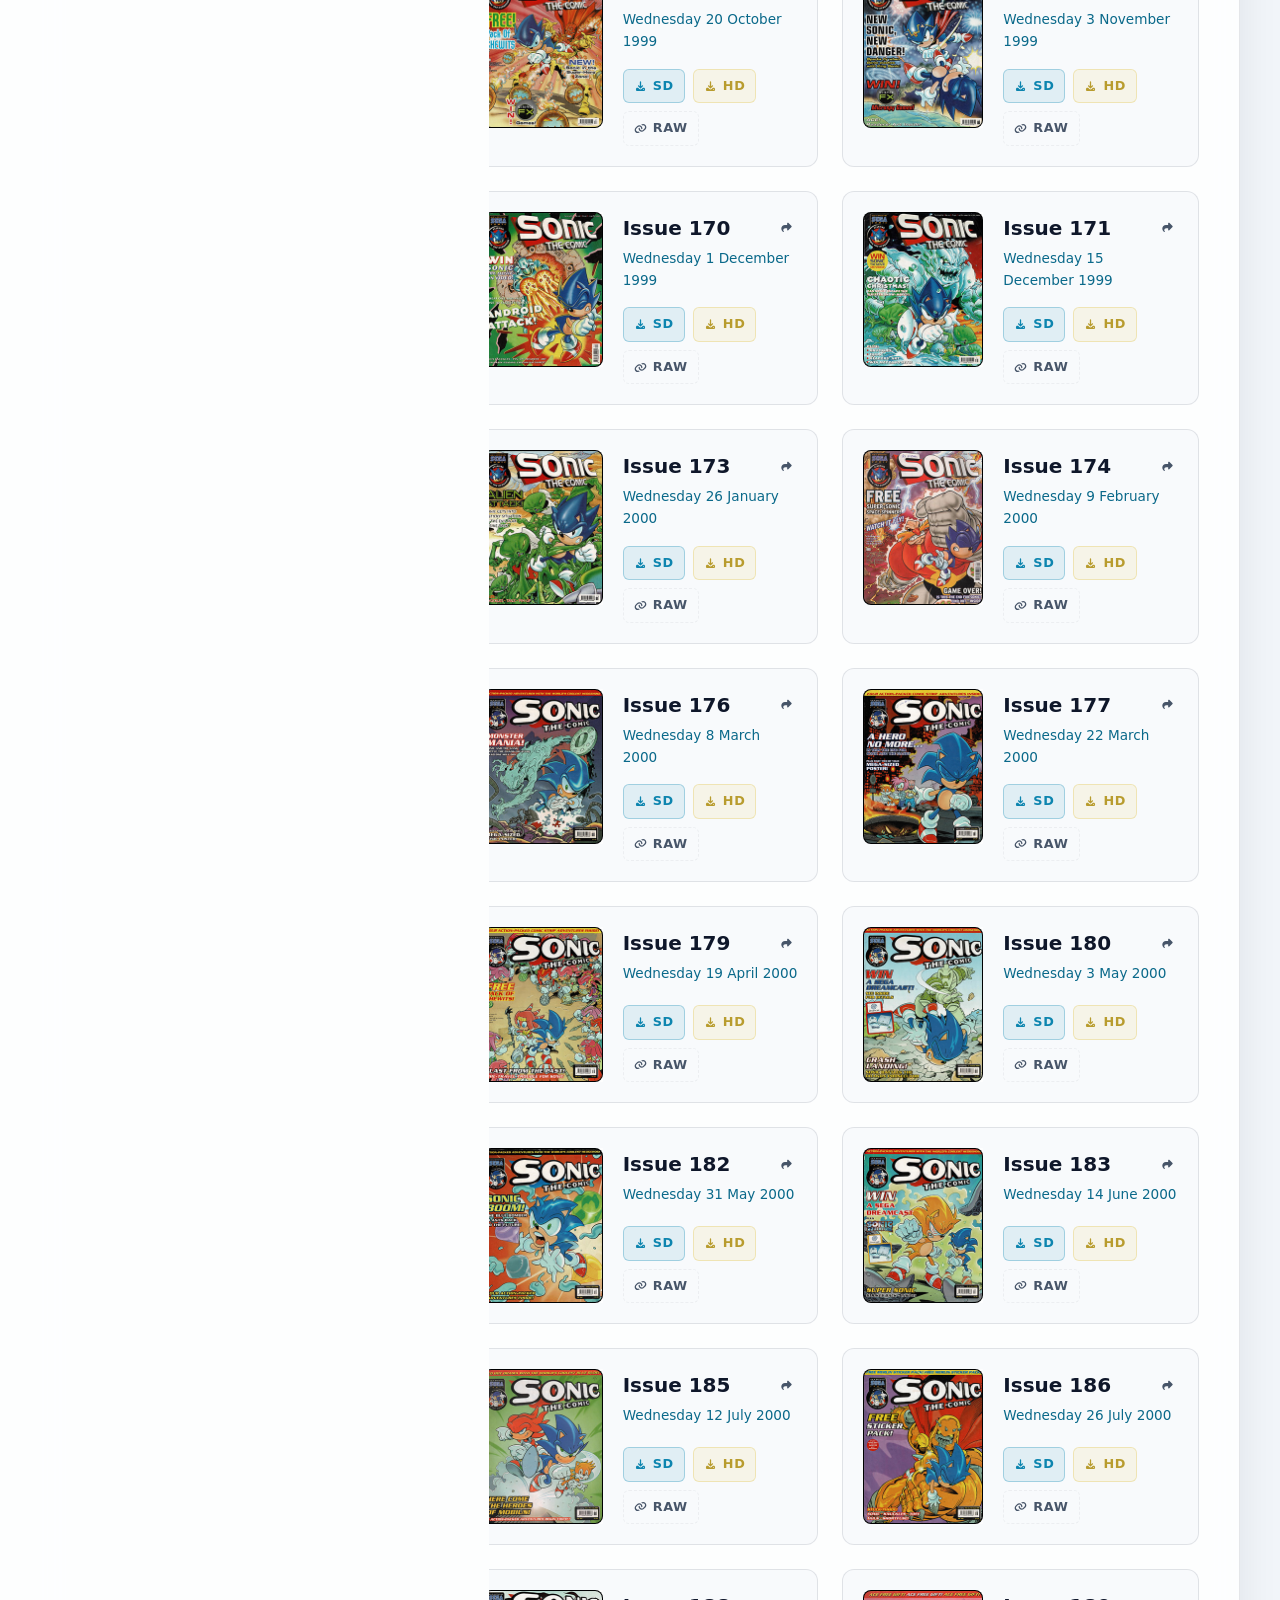
==== commit 1315bd66: "Fix mobile nav overlay blur, darken, click outside and solidity" ====
--- a/index.html
+++ b/index.html
@@ -83,6 +83,12 @@
         <a href="index.html" class="logo-link">
           <img src="images/stc-rp-logo.svg" alt="Sonic the Comic Rescan Project Logo" class="site-logo" />
         </a>
+        <button class="hamburger-menu" id="hamburger-menu" aria-label="Toggle navigation">
+          <span class="hamburger-bar"></span>
+          <span class="hamburger-bar"></span>
+          <span class="hamburger-bar"></span>
+        </button>
+        
         <nav class="site-nav">
           <ul>
             <li><a class="active" href="index.html">Home</a></li>
--- a/style.css
+++ b/style.css
@@ -2265,13 +2265,80 @@
   color: var(--color-primary);
 }
 
-@media (max-width: 600px) {
+/* Hamburger Menu Button */
+.hamburger-menu {
+  display: none;
+  background: none;
+  border: none;
+  cursor: pointer;
+  padding: 8px;
+  z-index: 1000;
+  flex-direction: column;
+  gap: 5px;
+}
+
+.hamburger-bar {
+  display: block;
+  width: 25px;
+  height: 3px;
+  background-color: var(--text-main);
+  border-radius: 3px;
+  transition: all 0.3s ease-in-out;
+}
+
+
+
+@media (max-width: 768px) {
   .site-header-container {
+    flex-direction: row;
+    align-items: center;
+    justify-content: space-between;
+  }
+  
+  .hamburger-menu {
+    display: flex;
+  }
+
+  .site-nav {
+    position: fixed;
+    top: 0;
+    right: -280px;
+    width: 260px;
+    height: 100vh;
+    background: #060b14;
+    border-left: 1px solid var(--border-color);
+    box-shadow: -5px 0 15px rgba(0, 0, 0, 0.5);
+    z-index: 999;
+    padding: 80px 20px 20px;
+    transition: right 0.3s ease-in-out;
+    overflow-y: auto;
+  }
+
+  body.nav-open .site-nav {
+    right: 0;
+  }
+
+  .site-nav ul {
     flex-direction: column;
-    align-items: flex-start;
-  }
-  .site-nav ul {
-    gap: 12px;
+    gap: 20px;
+  }
+
+  .site-nav a {
+    font-size: 1.1rem;
+    display: block;
+    padding: 10px 0;
+    border-bottom: 1px solid rgba(255, 255, 255, 0.05);
+  }
+
+  /* Hamburger Animation */
+  body.nav-open .hamburger-bar:nth-child(1) {
+    transform: translateY(8px) rotate(45deg);
+  }
+  body.nav-open .hamburger-bar:nth-child(2) {
+    opacity: 0;
+  }
+  body.nav-open .hamburger-bar:nth-child(3) {
+    transform: translateY(-8px) rotate(-45deg);
   }
 }
 
@@ -2280,3 +2347,39 @@
 body > .site-header + main {
   margin-top: 40px;
 }
+
+body.nav-open {
+  overflow: hidden;
+}
+/* Mobile Drawer Overlay via Pseudo-Element */
+body::after {
+  content: "";
+  display: block;
+  position: fixed;
+  top: 0;
+  left: 0;
+  width: 100vw;
+  height: 100vh;
+  background: rgba(0, 0, 0, 0.6);
+  backdrop-filter: blur(5px);
+  -webkit-backdrop-filter: blur(5px);
+  z-index: 9000;
+  opacity: 0;
+  visibility: hidden;
+  transition: opacity 0.3s ease, visibility 0.3s ease;
+  pointer-events: none;
+}
+
+body.nav-open::after {
+  opacity: 1;
+  visibility: visible;
+  pointer-events: auto;
+}
+
+body.nav-open .site-header {
+  z-index: 9999;
+  background: transparent;
+  border-bottom-color: transparent;
+  backdrop-filter: none;
+  -webkit-backdrop-filter: none;
+}
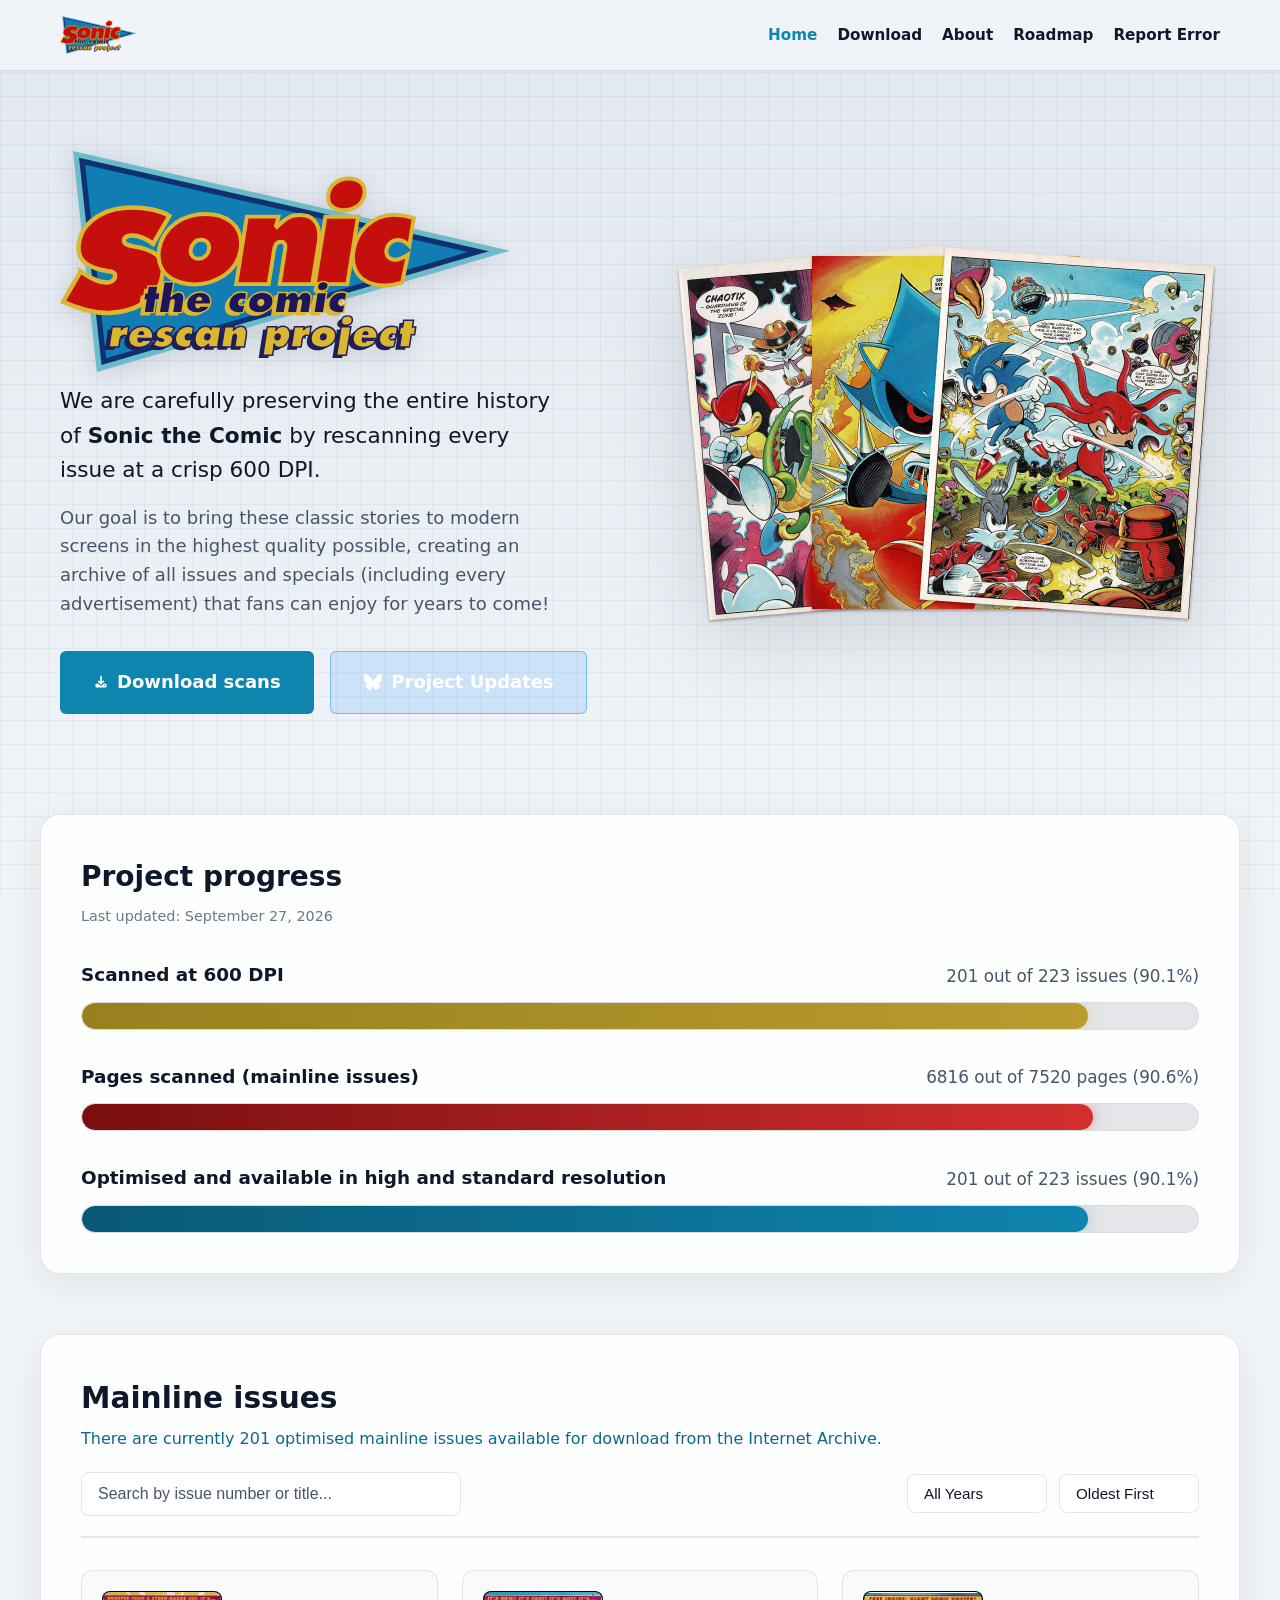
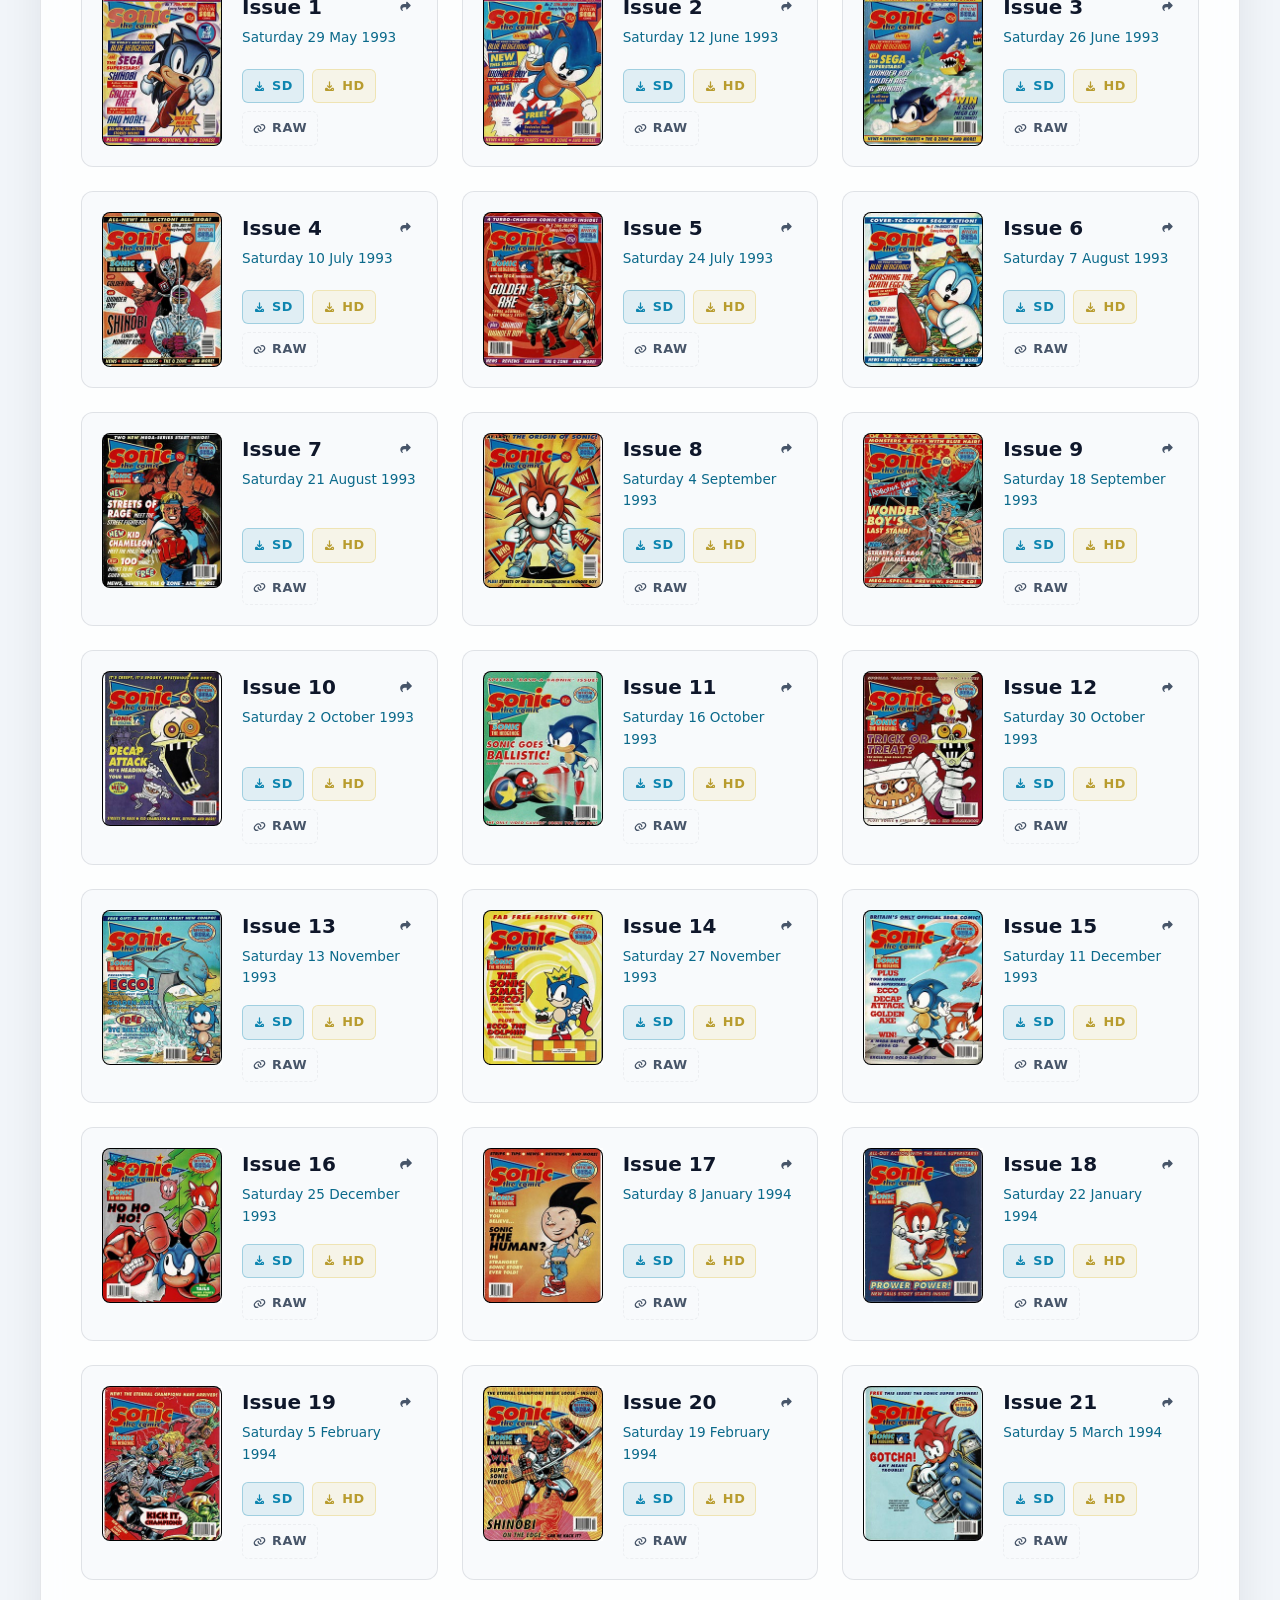
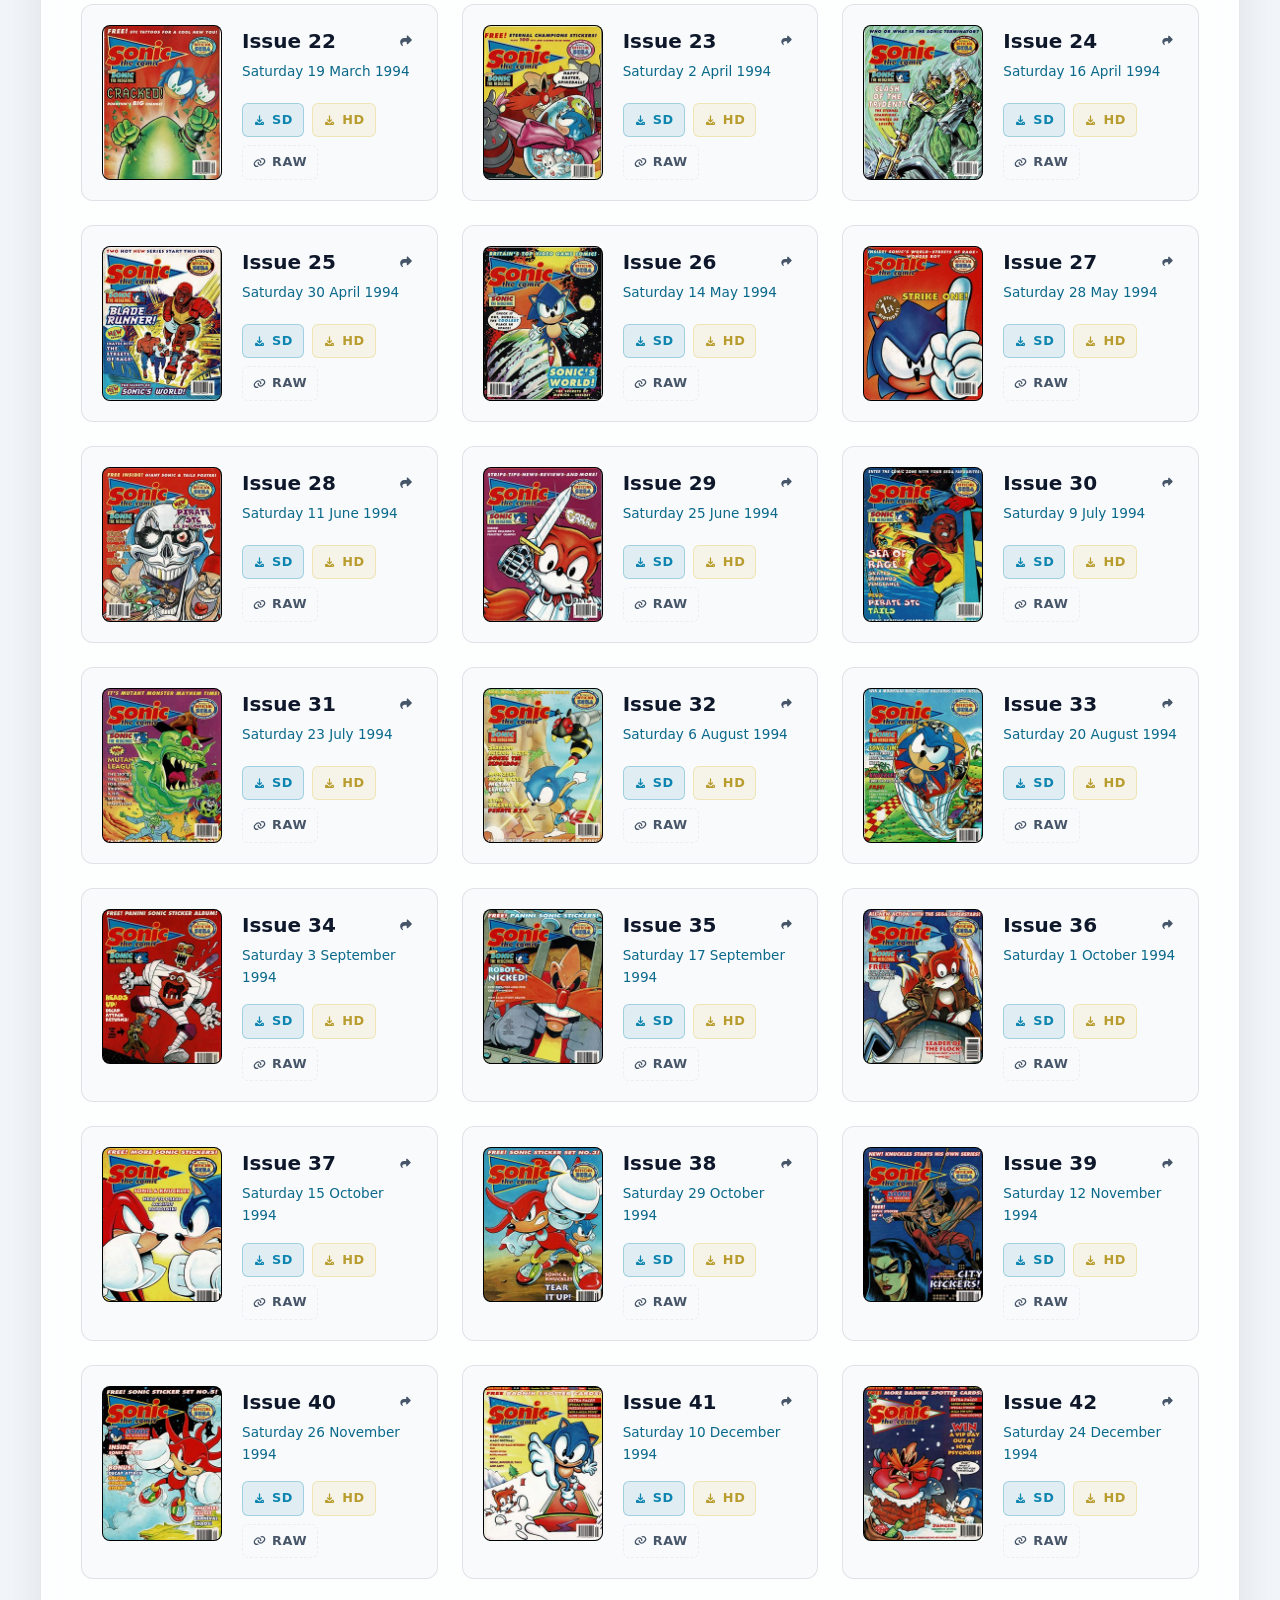
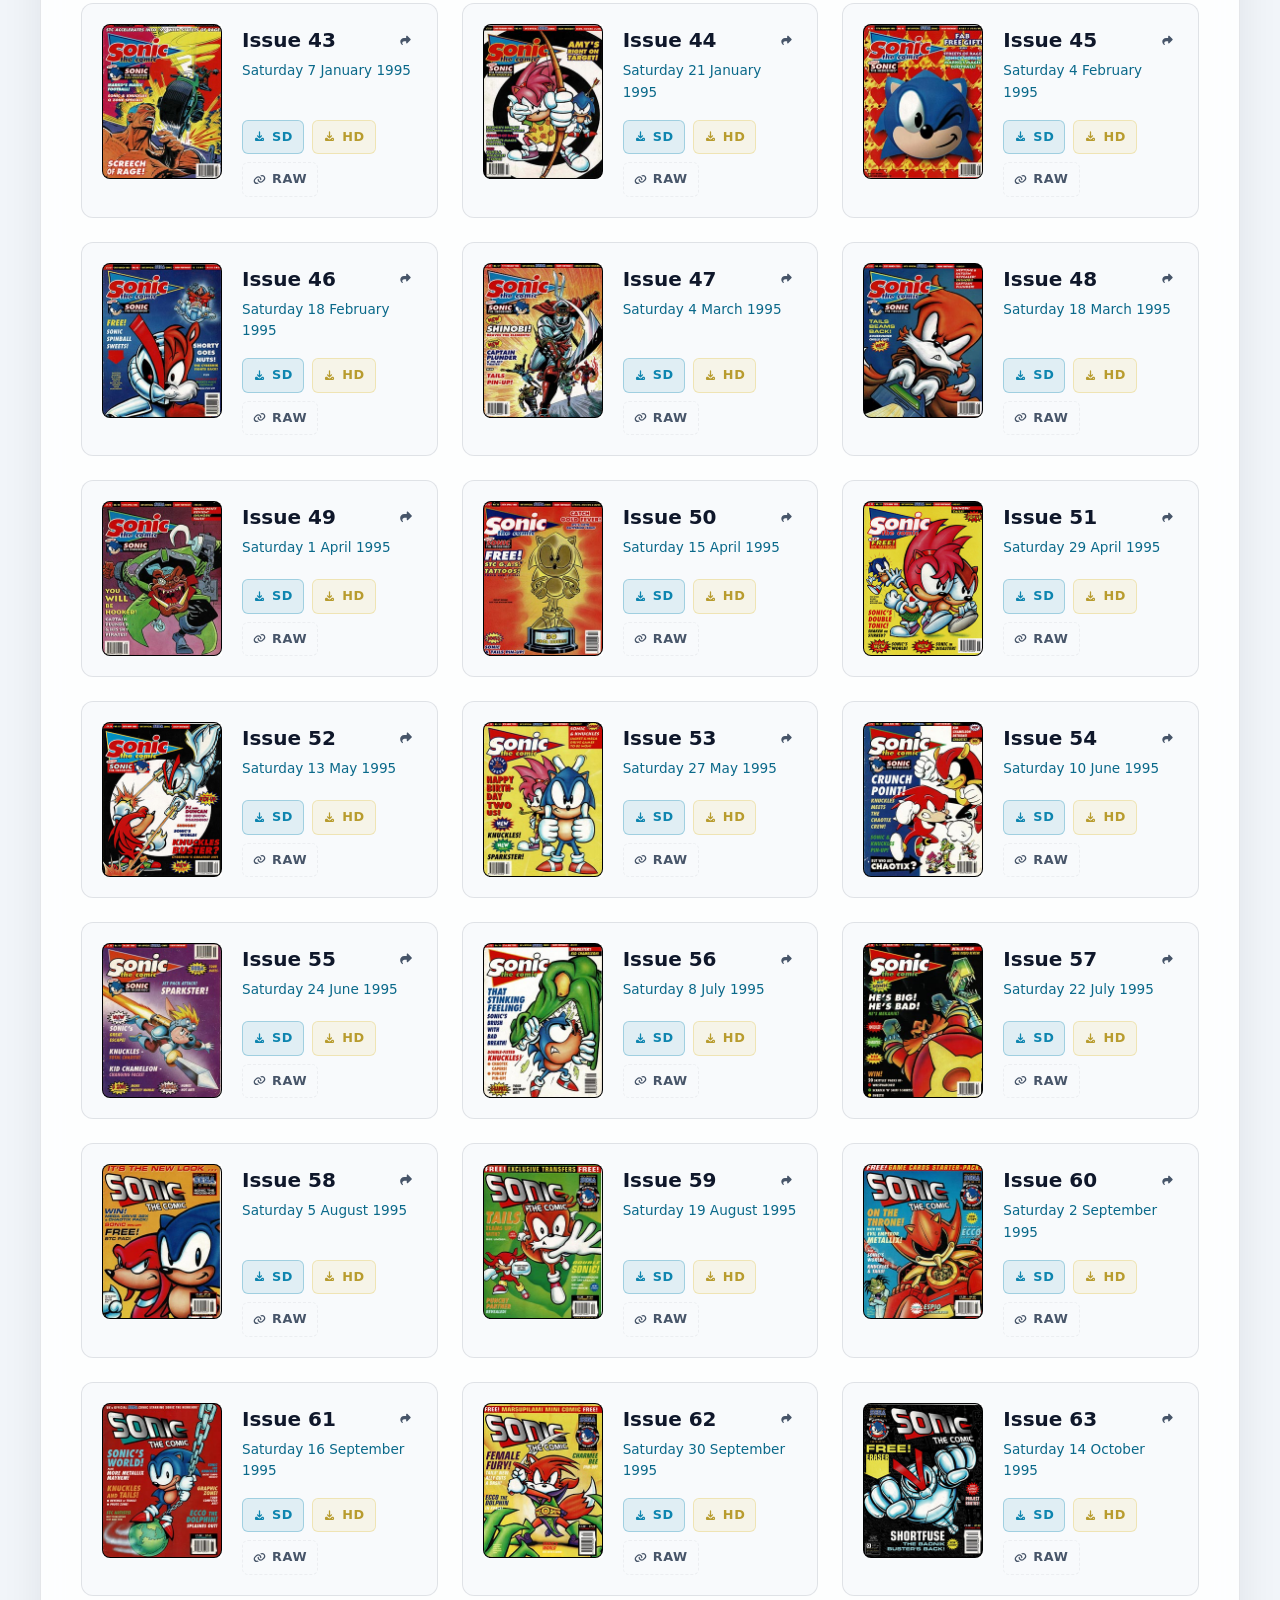
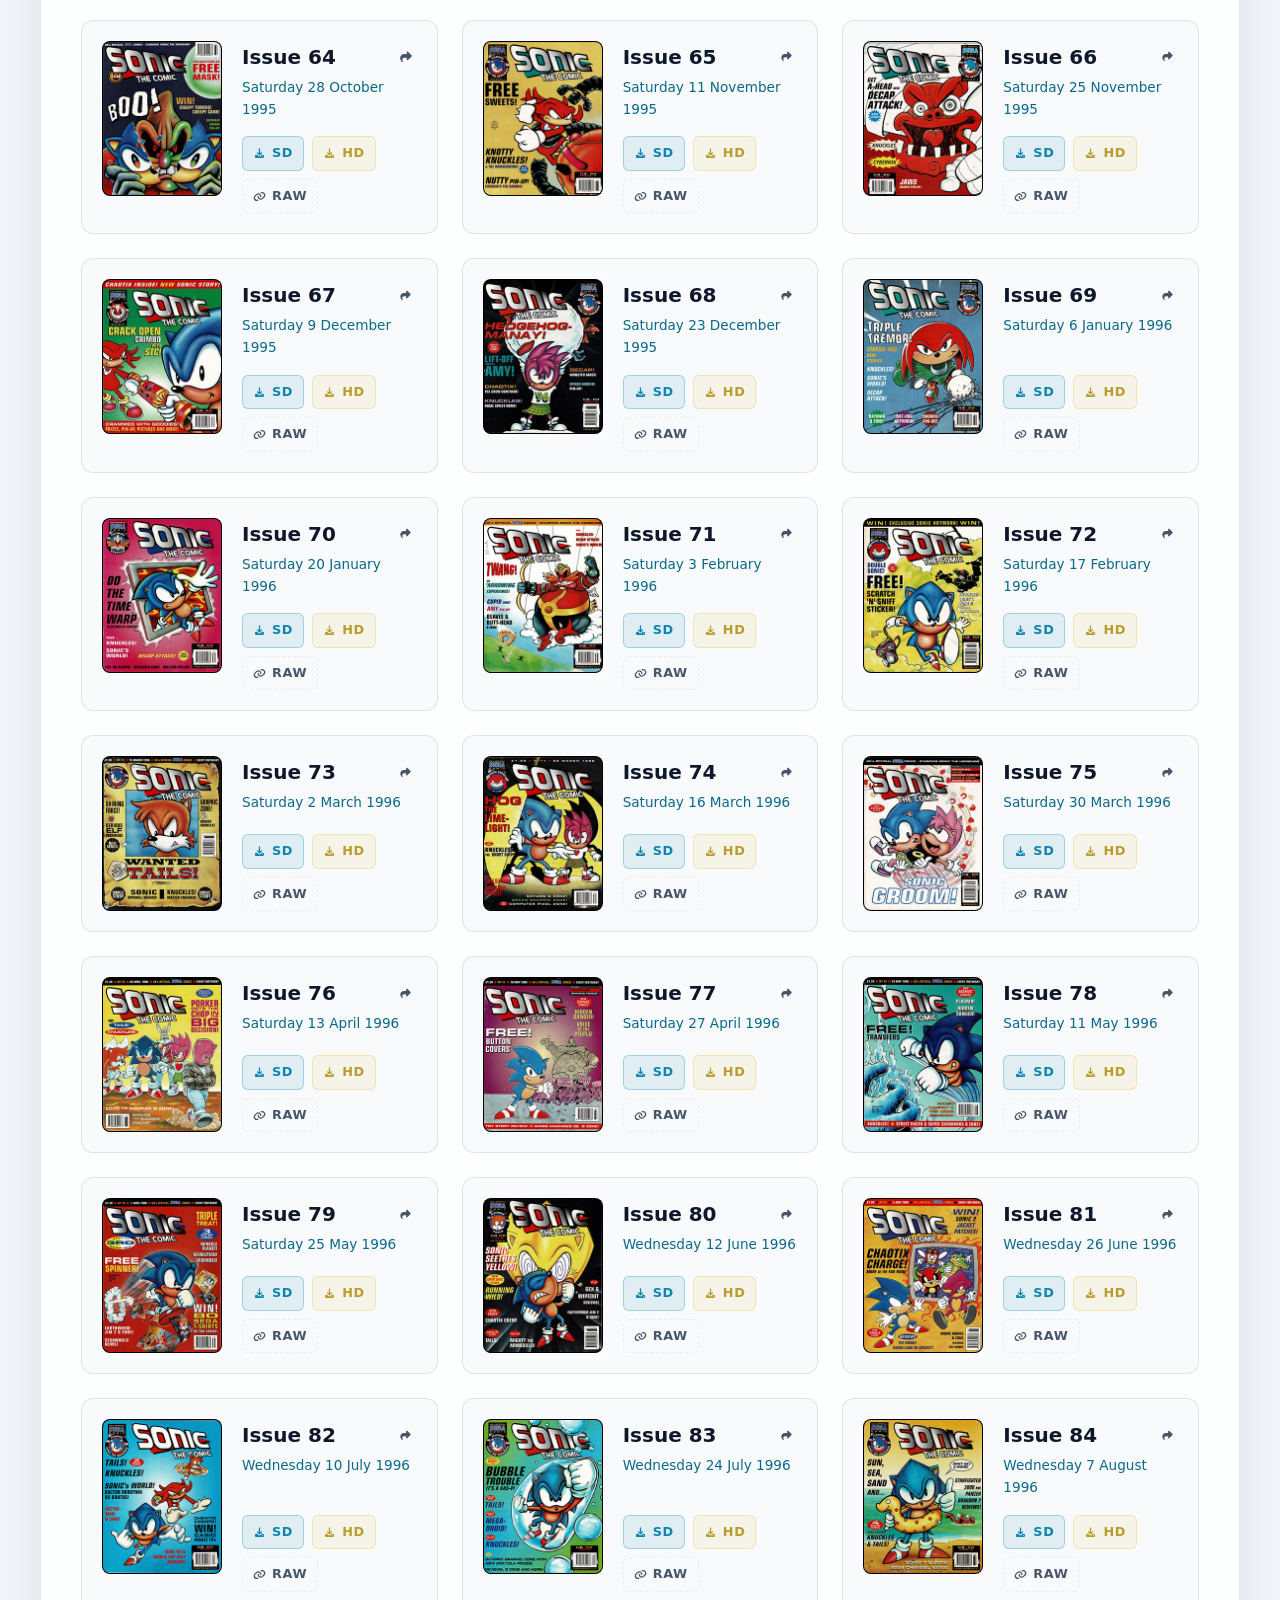
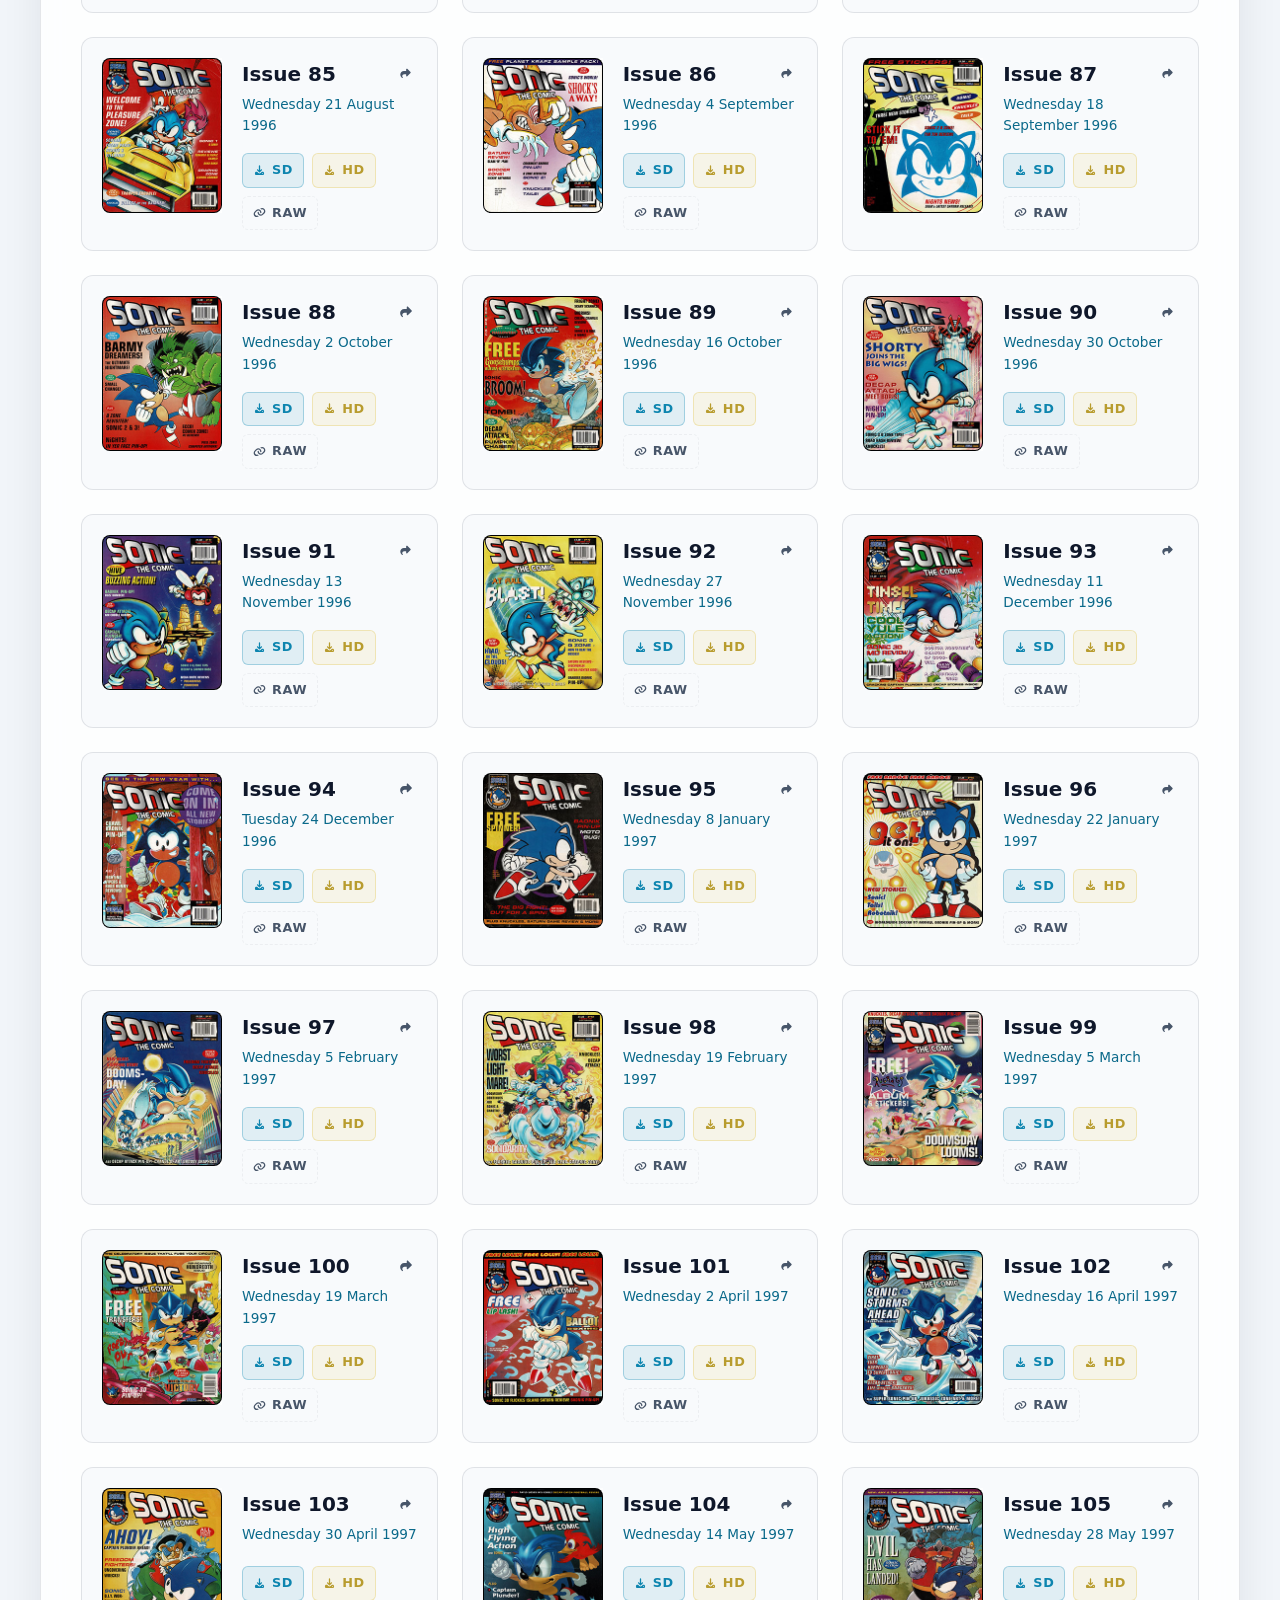
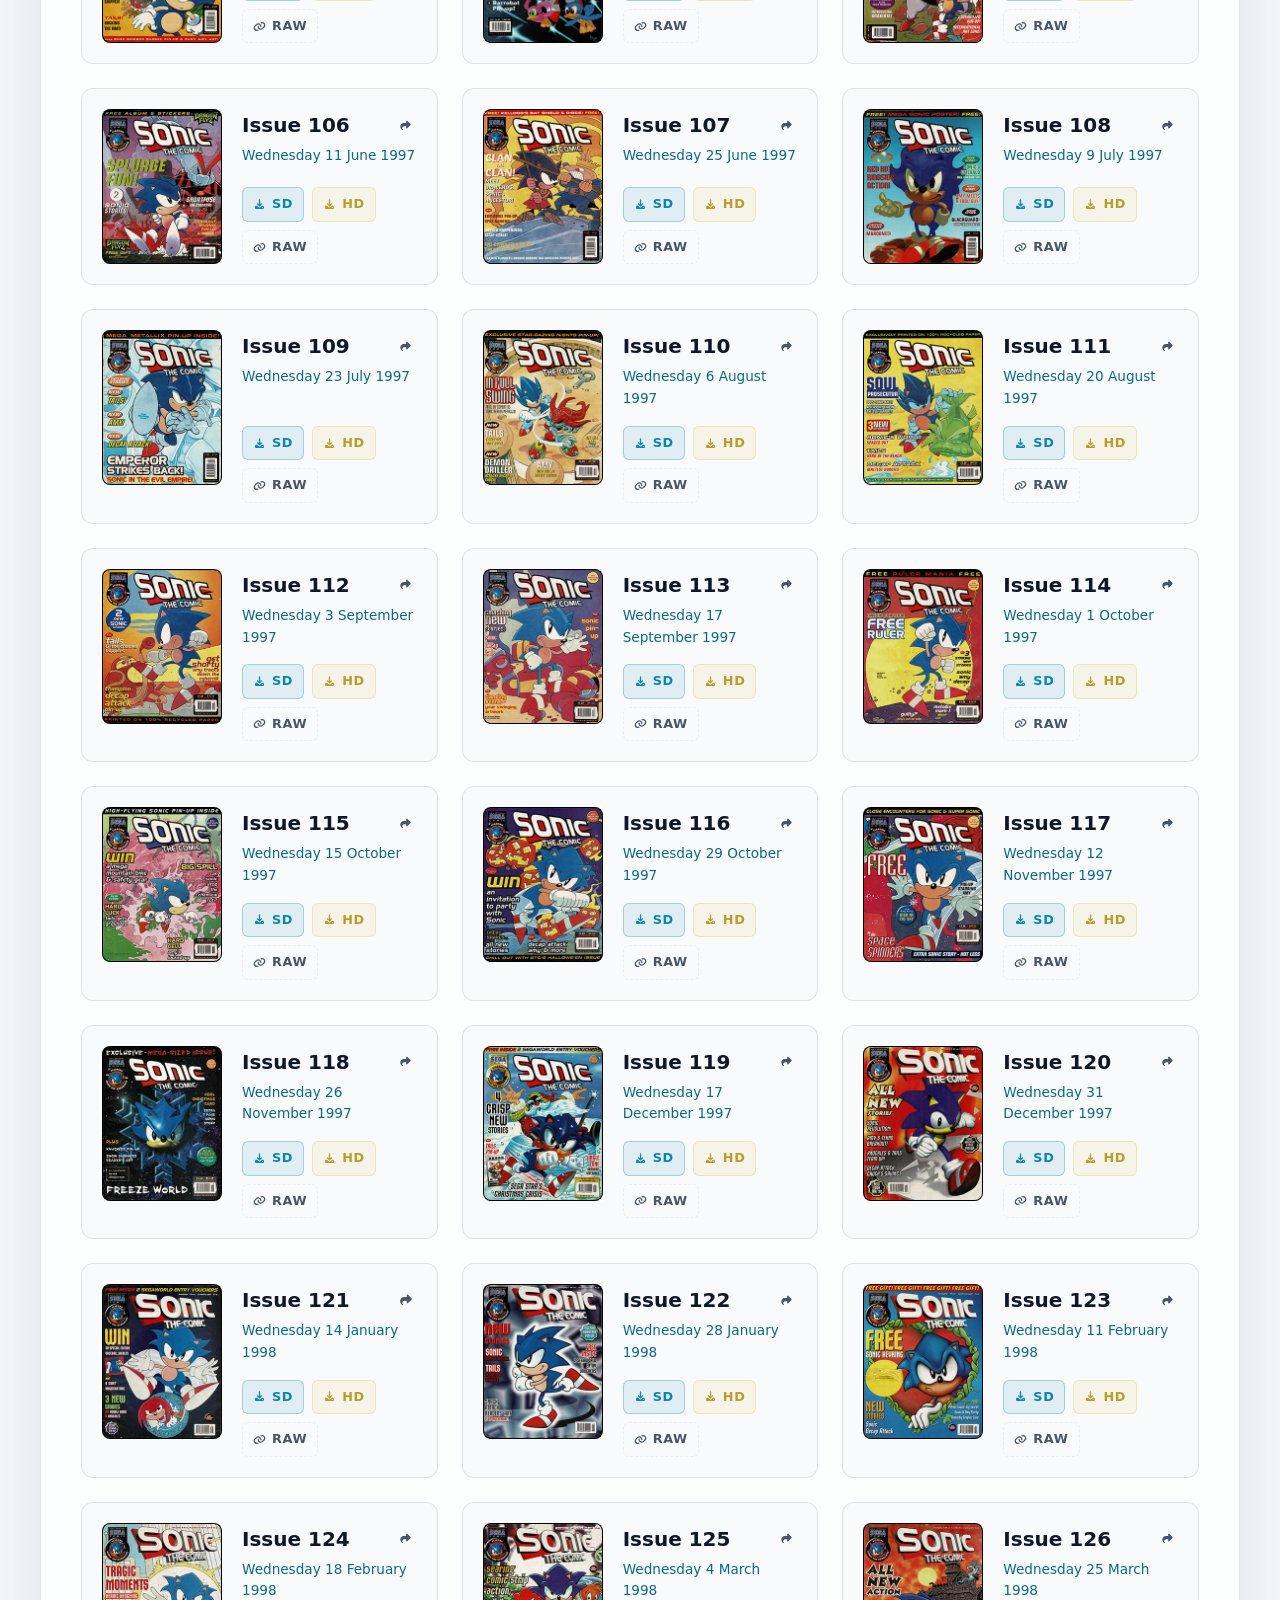
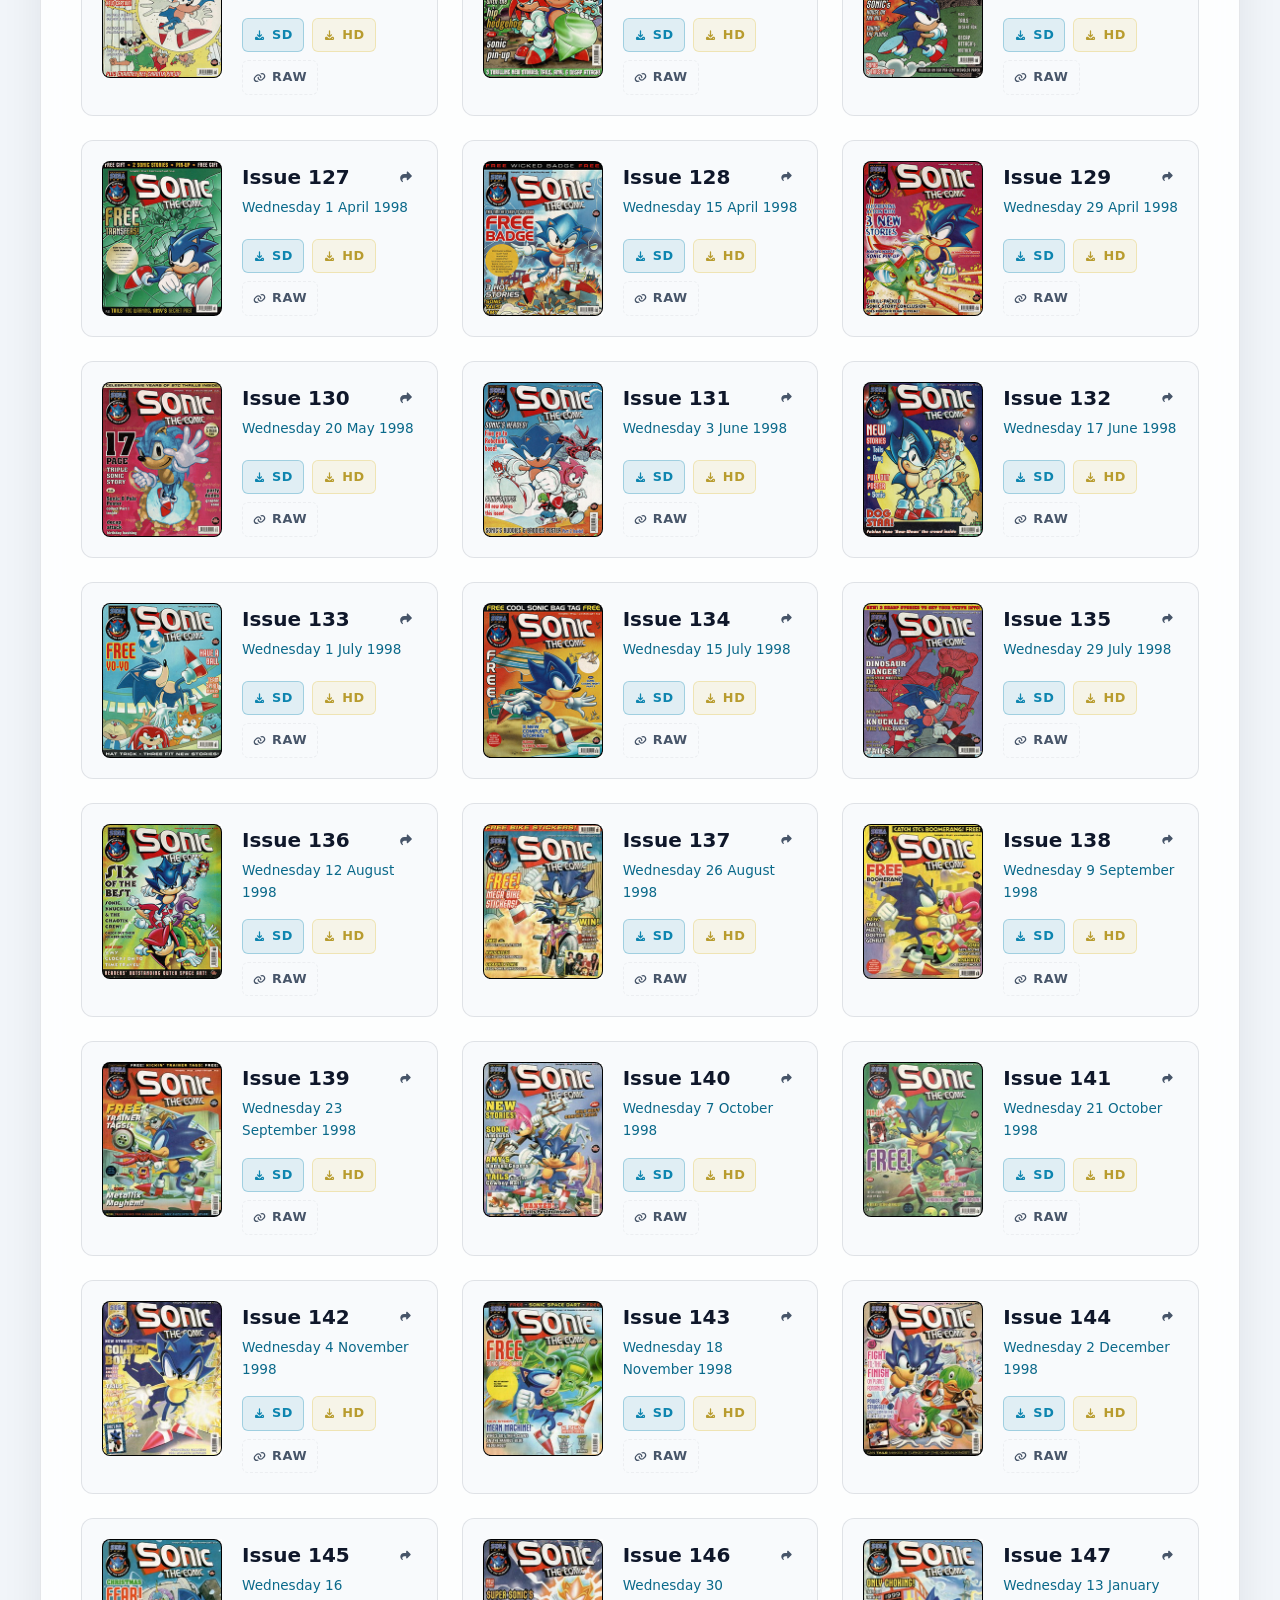
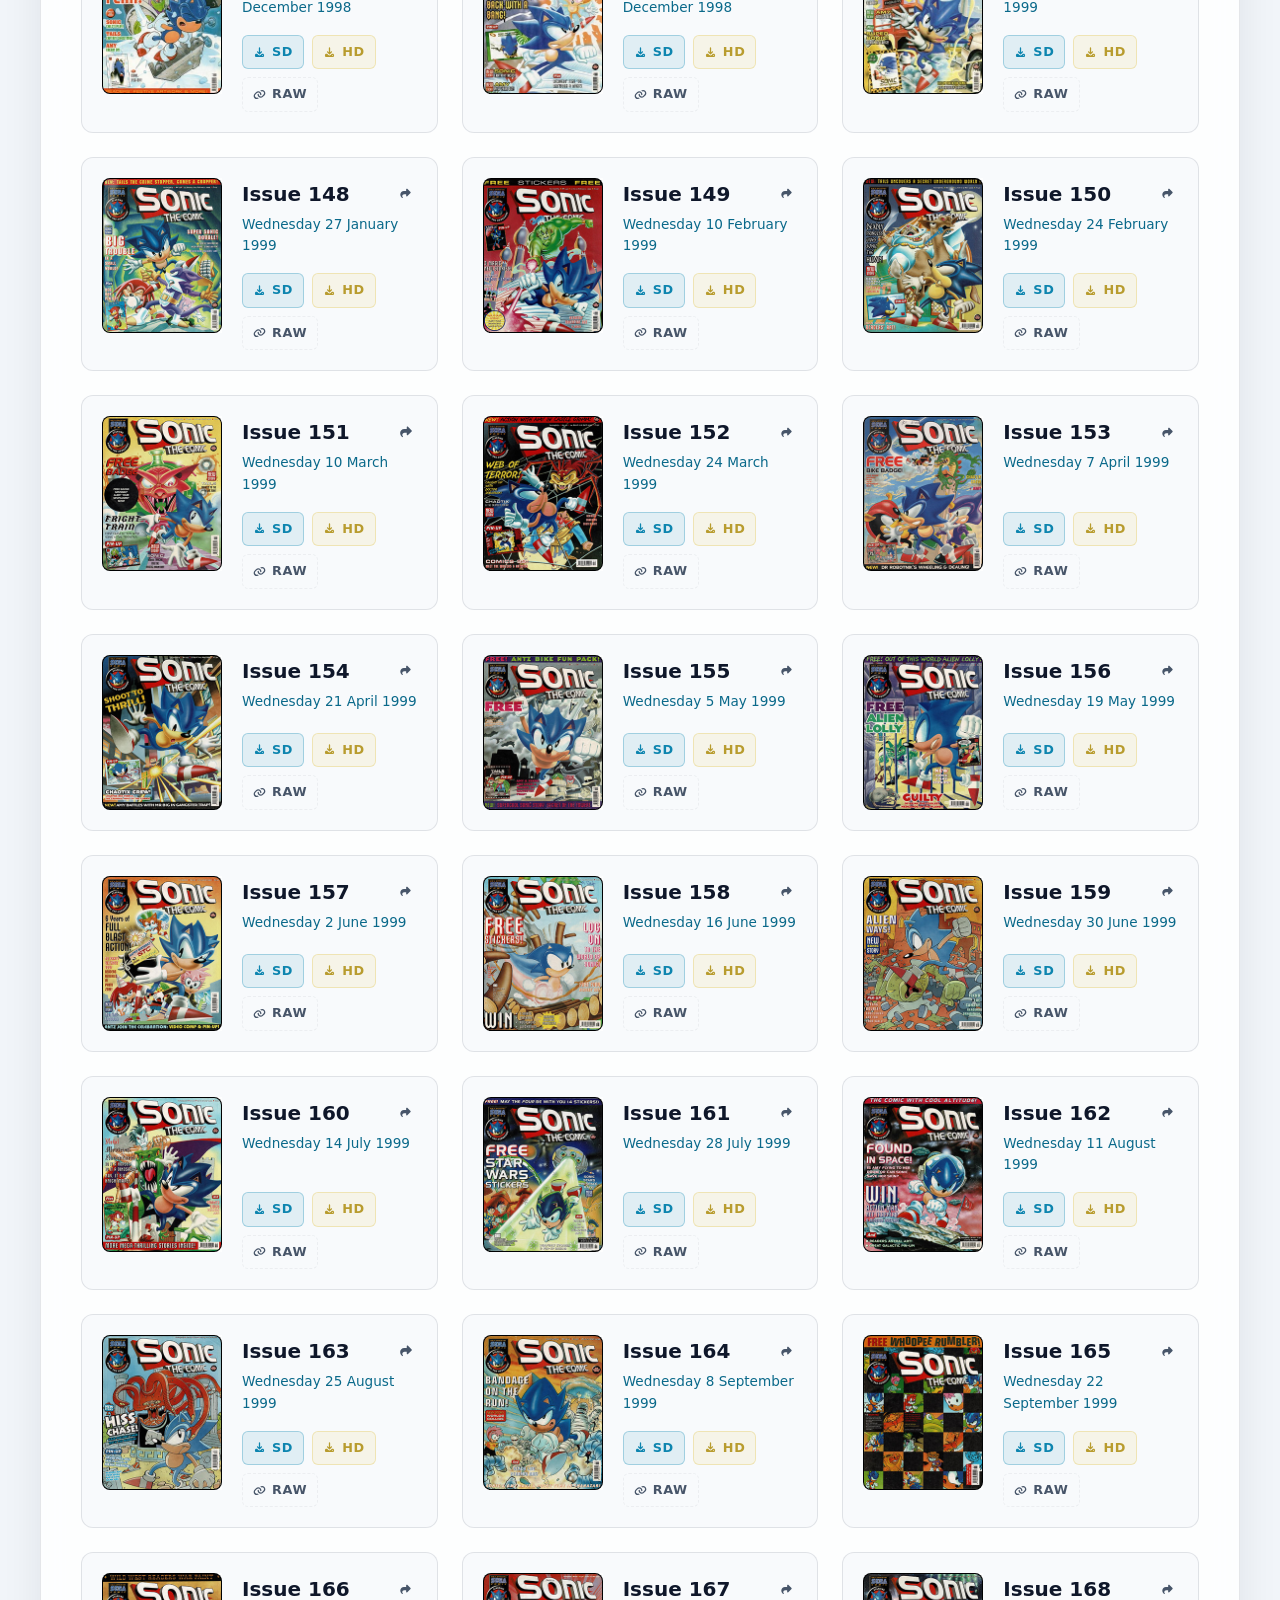
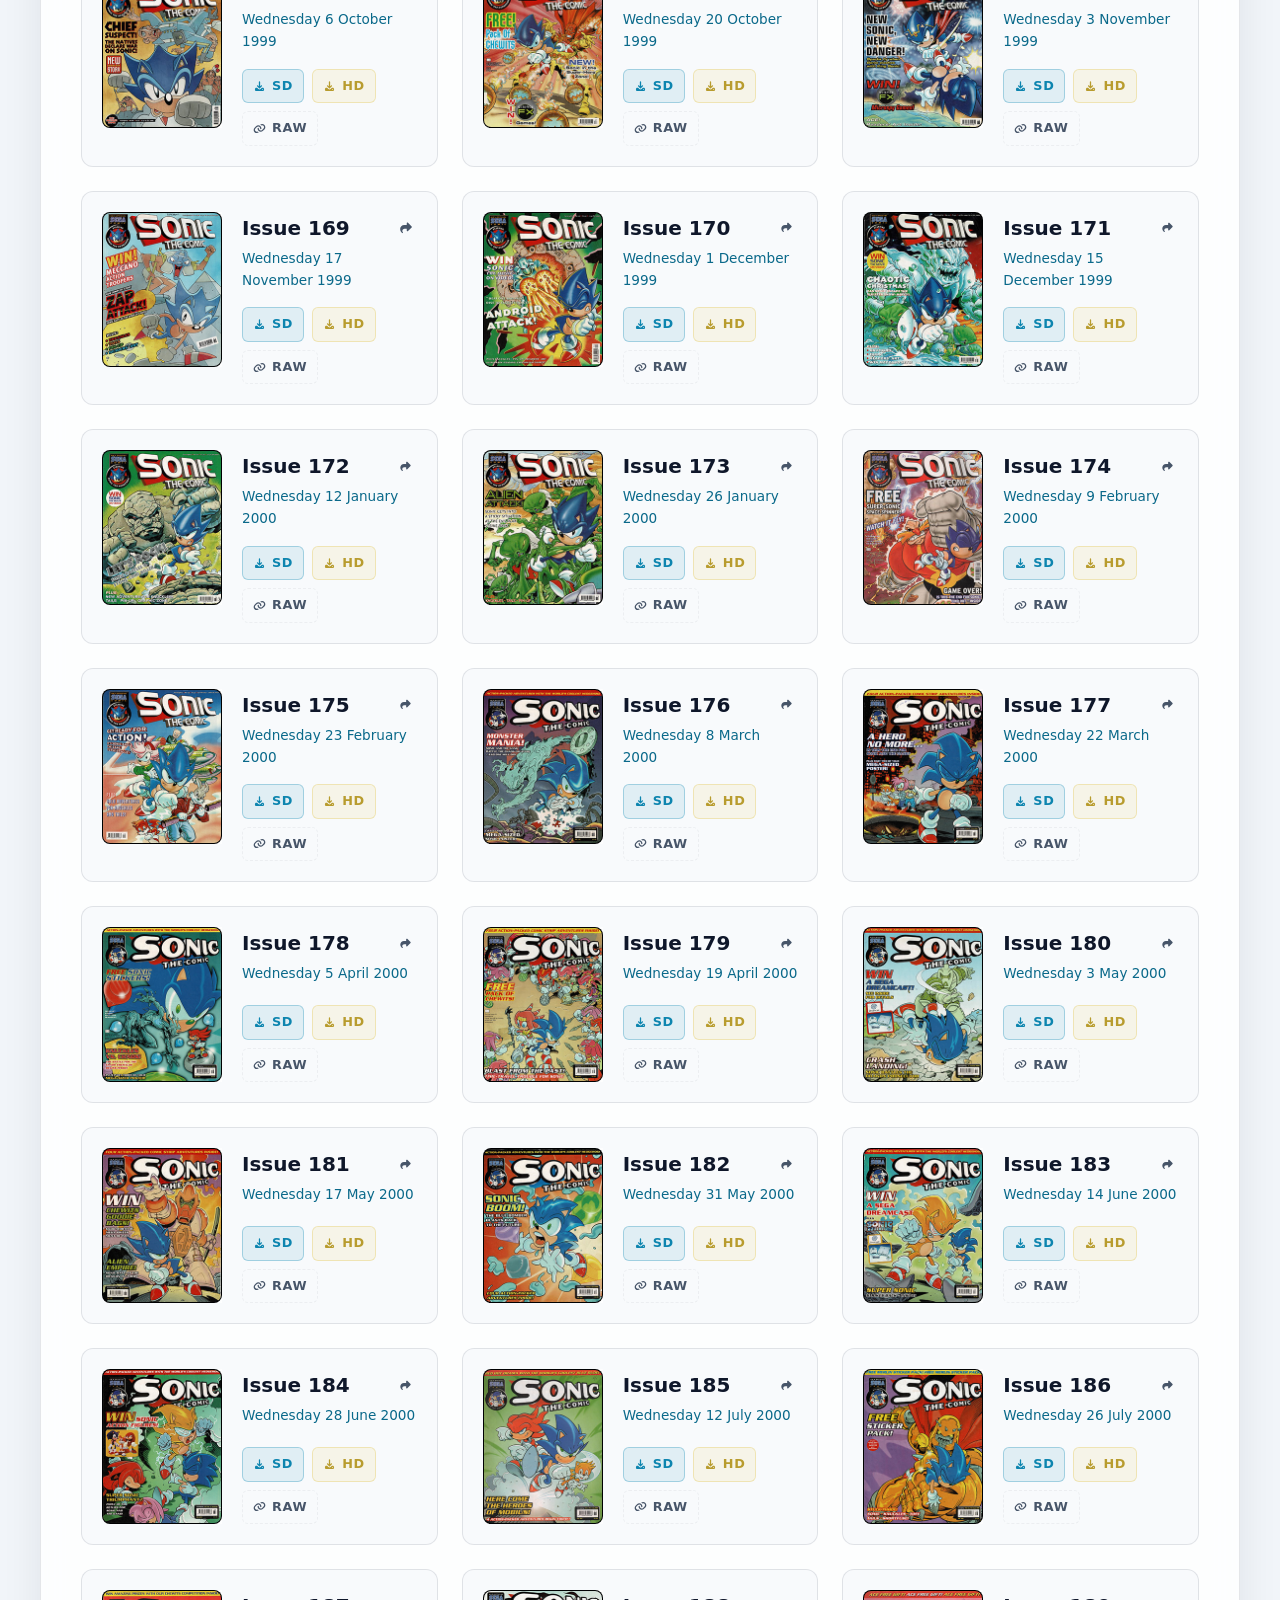
==== commit ed35d4bc: "SEO optimization: distinct meta tags, canonicals, and Schema markup for all pages" ====
--- a/index.html
+++ b/index.html
@@ -4,75 +4,44 @@
     <meta charset="UTF-8" />
     <meta name="viewport" content="width=device-width, initial-scale=1.0" />
 
-    <title>
-      Sonic the Comic Rescan Project | High-Quality Fleetway STC Scans
-    </title>
-    <meta
-      name="title"
-      content="Sonic the Comic Rescan Project | High-Quality Fleetway STC Scans"
-    />
-    <meta
-      name="description"
-      content="Download high-resolution, complete 600 DPI scans of Fleetway's Sonic the Comic. The ultimate STC archive for fans, preserving every issue and special."
-    />
-    <meta
-      name="keywords"
-      content="sonic the comic, sonic the comic scans, stc scans, stc, fleetway sonic scans, fleetway editions, cbz downloads, retro gaming comics"
-    />
+    <title>Sonic the Comic Rescan Project | High-Quality Fleetway STC Archive</title>
+    <meta name="title" content="Sonic the Comic Rescan Project | High-Quality Fleetway STC Archive" />
+    <meta name="description" content="Discover the ultimate Sonic the Comic archive. Download high-resolution, uncropped 600 DPI scans of Fleetway Editions' classic STC comics for free." />
+    <meta name="keywords" content="sonic the comic, sonic the comic scans, stc scans, stc, fleetway sonic scans, fleetway editions, cbz downloads, retro gaming comics" />
     <meta name="author" content="Sonic the Comic Rescan Project" />
-
     <meta name="robots" content="index, follow" />
+    
     <link rel="canonical" href="https://stcscans.zone/" />
 
+    <!-- Open Graph / Facebook -->
     <meta property="og:type" content="website" />
     <meta property="og:url" content="https://stcscans.zone/" />
-    <meta
-      property="og:title"
-      content="Sonic the Comic Rescan Project | High-Quality Fleetway STC Scans"
-    />
-    <meta
-      property="og:description"
-      content="Download high-resolution, complete 600 DPI scans of Fleetway's Sonic the Comic. The ultimate STC archive for fans, preserving every issue and special."
-    />
-    <meta
-      property="og:image"
-      content="https://stcscans.zone/images/stc-example.png"
-    />
-
-    <meta property="twitter:card" content="summary_large_image" />
-    <meta property="twitter:url" content="https://stcscans.zone/" />
-    <meta
-      property="twitter:title"
-      content="Sonic the Comic Rescan Project | High-Quality Fleetway STC Scans"
-    />
-    <meta
-      property="twitter:description"
-      content="Download high-resolution, complete 600 DPI scans of Fleetway's Sonic the Comic. The ultimate STC archive for fans, preserving every issue and special."
-    />
-    <meta
-      property="twitter:image"
-      content="https://stcscans.zone/images/stc-example.png"
-    />
+    <meta property="og:title" content="Sonic the Comic Rescan Project | High-Quality Fleetway STC Archive" />
+    <meta property="og:description" content="Discover the ultimate Sonic the Comic archive. Download high-resolution, uncropped 600 DPI scans of Fleetway Editions' classic STC comics for free." />
+    <meta property="og:image" content="https://stcscans.zone/images/stc-example.png" />
+
+    <!-- Twitter -->
+    <meta name="twitter:card" content="summary_large_image" />
+    <meta name="twitter:url" content="https://stcscans.zone/" />
+    <meta name="twitter:title" content="Sonic the Comic Rescan Project | High-Quality Fleetway STC Archive" />
+    <meta name="twitter:description" content="Discover the ultimate Sonic the Comic archive. Download high-resolution, uncropped 600 DPI scans of Fleetway Editions' classic STC comics for free." />
+    <meta name="twitter:image" content="https://stcscans.zone/images/stc-example.png" />
 
     <meta name="theme-color" content="#060b14" />
-
-    <link
-      rel="apple-touch-icon"
-      sizes="180x180"
-      href="images/apple-touch-icon.png"
-    />
-    <link
-      rel="icon"
-      type="image/png"
-      sizes="32x32"
-      href="images/favicon-32x32.png"
-    />
-    <link
-      rel="icon"
-      type="image/png"
-      sizes="16x16"
-      href="images/favicon-16x16.png"
-    />
+    
+    <!-- Schema.org JSON-LD -->
+    <script type="application/ld+json">
+    {
+      "@context": "https://schema.org",
+      "@type": "WebSite",
+      "name": "Sonic the Comic Rescan Project",
+      "url": "https://stcscans.zone/",
+      "description": "High-resolution digital archive of Fleetway's Sonic the Comic."
+    }
+    </script>
+    <link rel="apple-touch-icon" sizes="180x180" href="images/apple-touch-icon.png" />
+    <link rel="icon" type="image/png" sizes="32x32" href="images/favicon-32x32.png" />
+    <link rel="icon" type="image/png" sizes="16x16" href="images/favicon-16x16.png" />
     <link rel="manifest" href="images/site.webmanifest" />
 
     <link rel="stylesheet" href="style.css" />
--- a/style.css
+++ b/style.css
@@ -1,3 +1,7 @@
+
+html, body {
+  overflow-x: hidden;
+}
 /* ==========================================
    1. THEME VARIABLES
    ========================================== */
@@ -2302,7 +2306,9 @@
   .site-nav {
     position: fixed;
     top: 0;
-    right: -280px;
+    right: 0;
+    transform: translateX(100%);
+    visibility: hidden;
     width: 260px;
     height: 100vh;
     background: #060b14;
@@ -2310,12 +2316,13 @@
     box-shadow: -5px 0 15px rgba(0, 0, 0, 0.5);
     z-index: 999;
     padding: 80px 20px 20px;
-    transition: right 0.3s ease-in-out;
+    transition: transform 0.3s ease-in-out, visibility 0.3s ease-in-out;
     overflow-y: auto;
   }
 
   body.nav-open .site-nav {
-    right: 0;
+    transform: translateX(0);
+    visibility: visible;
   }
 
   .site-nav ul {
@@ -2350,6 +2357,11 @@
 
 body.nav-open {
   overflow: hidden;
+  height: 100vh;
+  touch-action: none;
+}
+body.nav-open .site-nav {
+  touch-action: auto;
 }
 /* Mobile Drawer Overlay via Pseudo-Element */
 body::after {
@@ -2376,10 +2388,29 @@
   pointer-events: auto;
 }
 
+
+
 body.nav-open .site-header {
   z-index: 9999;
-  background: transparent;
-  border-bottom-color: transparent;
-  backdrop-filter: none;
-  -webkit-backdrop-filter: none;
-}
+}
+body.nav-open .site-logo {
+  filter: blur(4px) brightness(0.5);
+  pointer-events: none;
+}
+
+html:has(body.nav-open) {
+  overflow: hidden;
+}
+
+/* Search Page Styles */
+.search-page-title {
+  margin-bottom: 20px;
+  color: var(--text-main);
+}
+.search-meta-group {
+  margin-top: 15px;
+}
+.search-meta-text {
+  color: var(--text-2);
+  font-size: 14px;
+}
